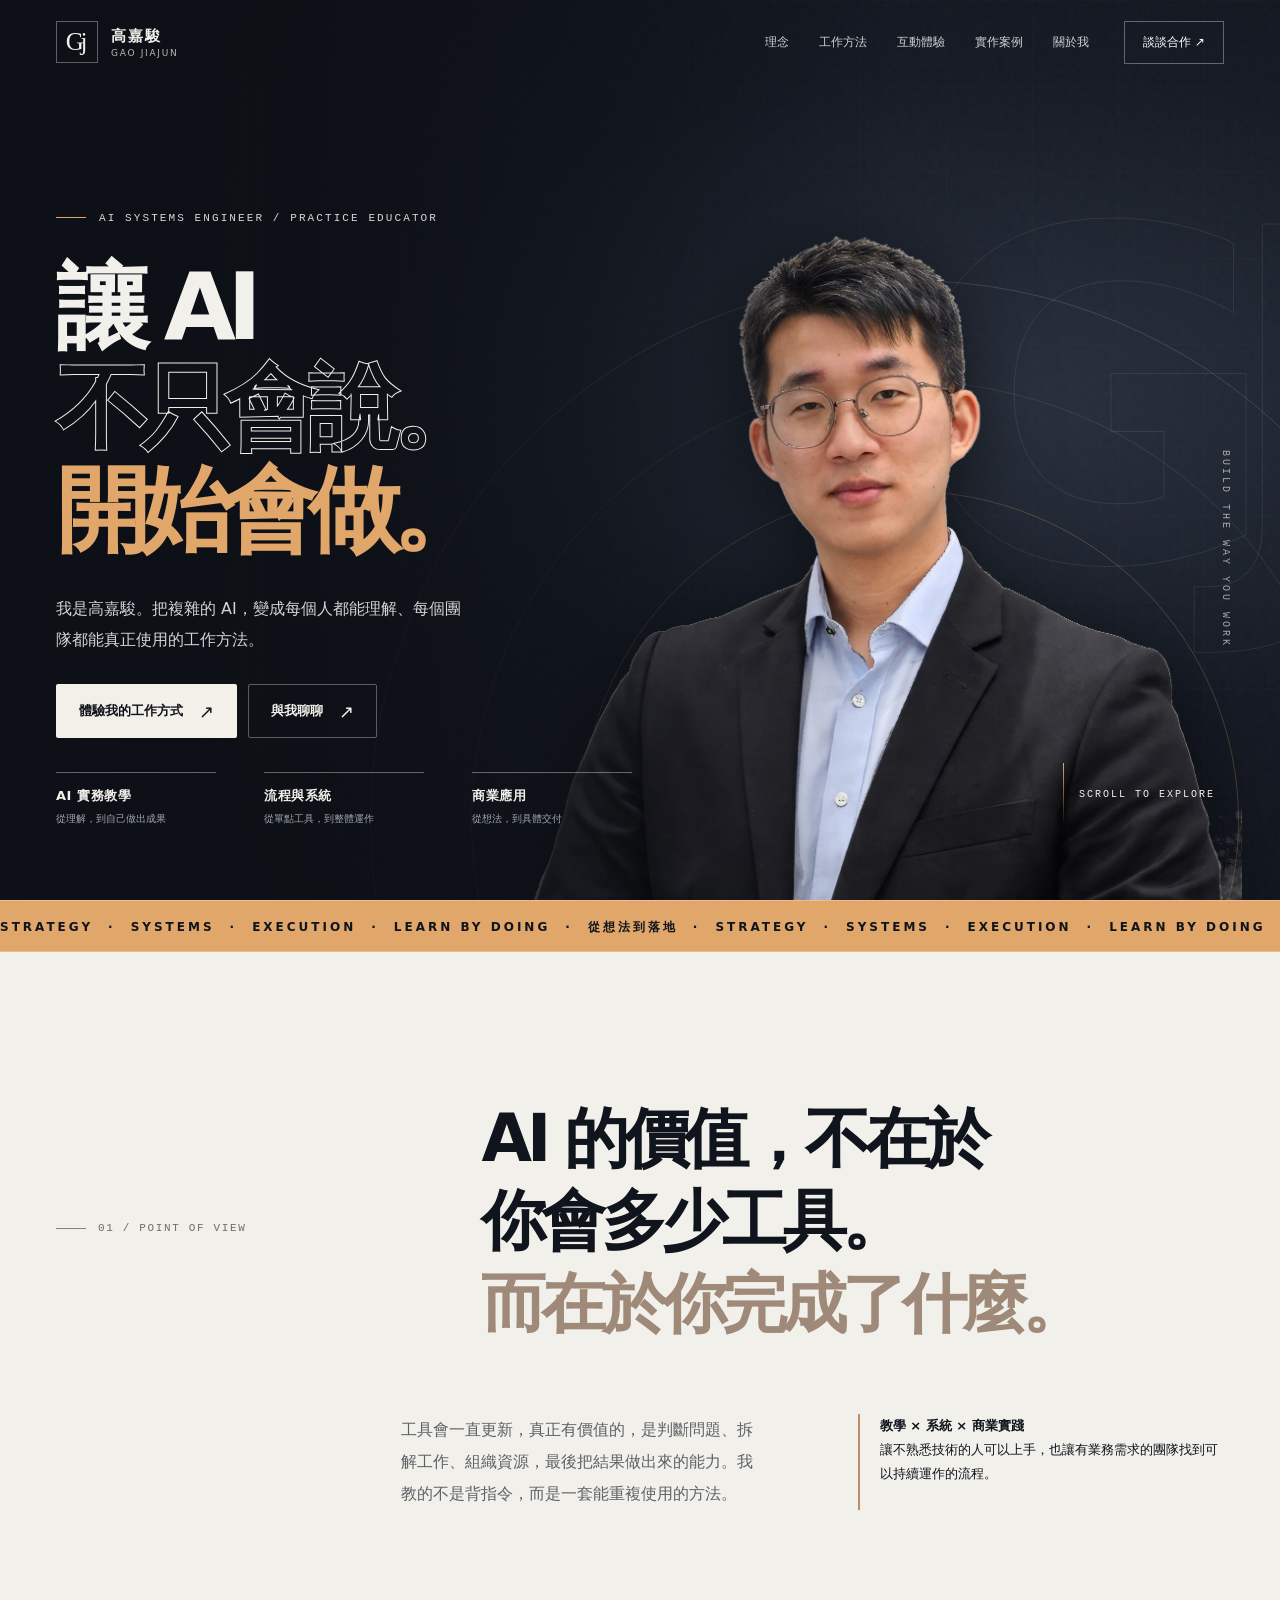
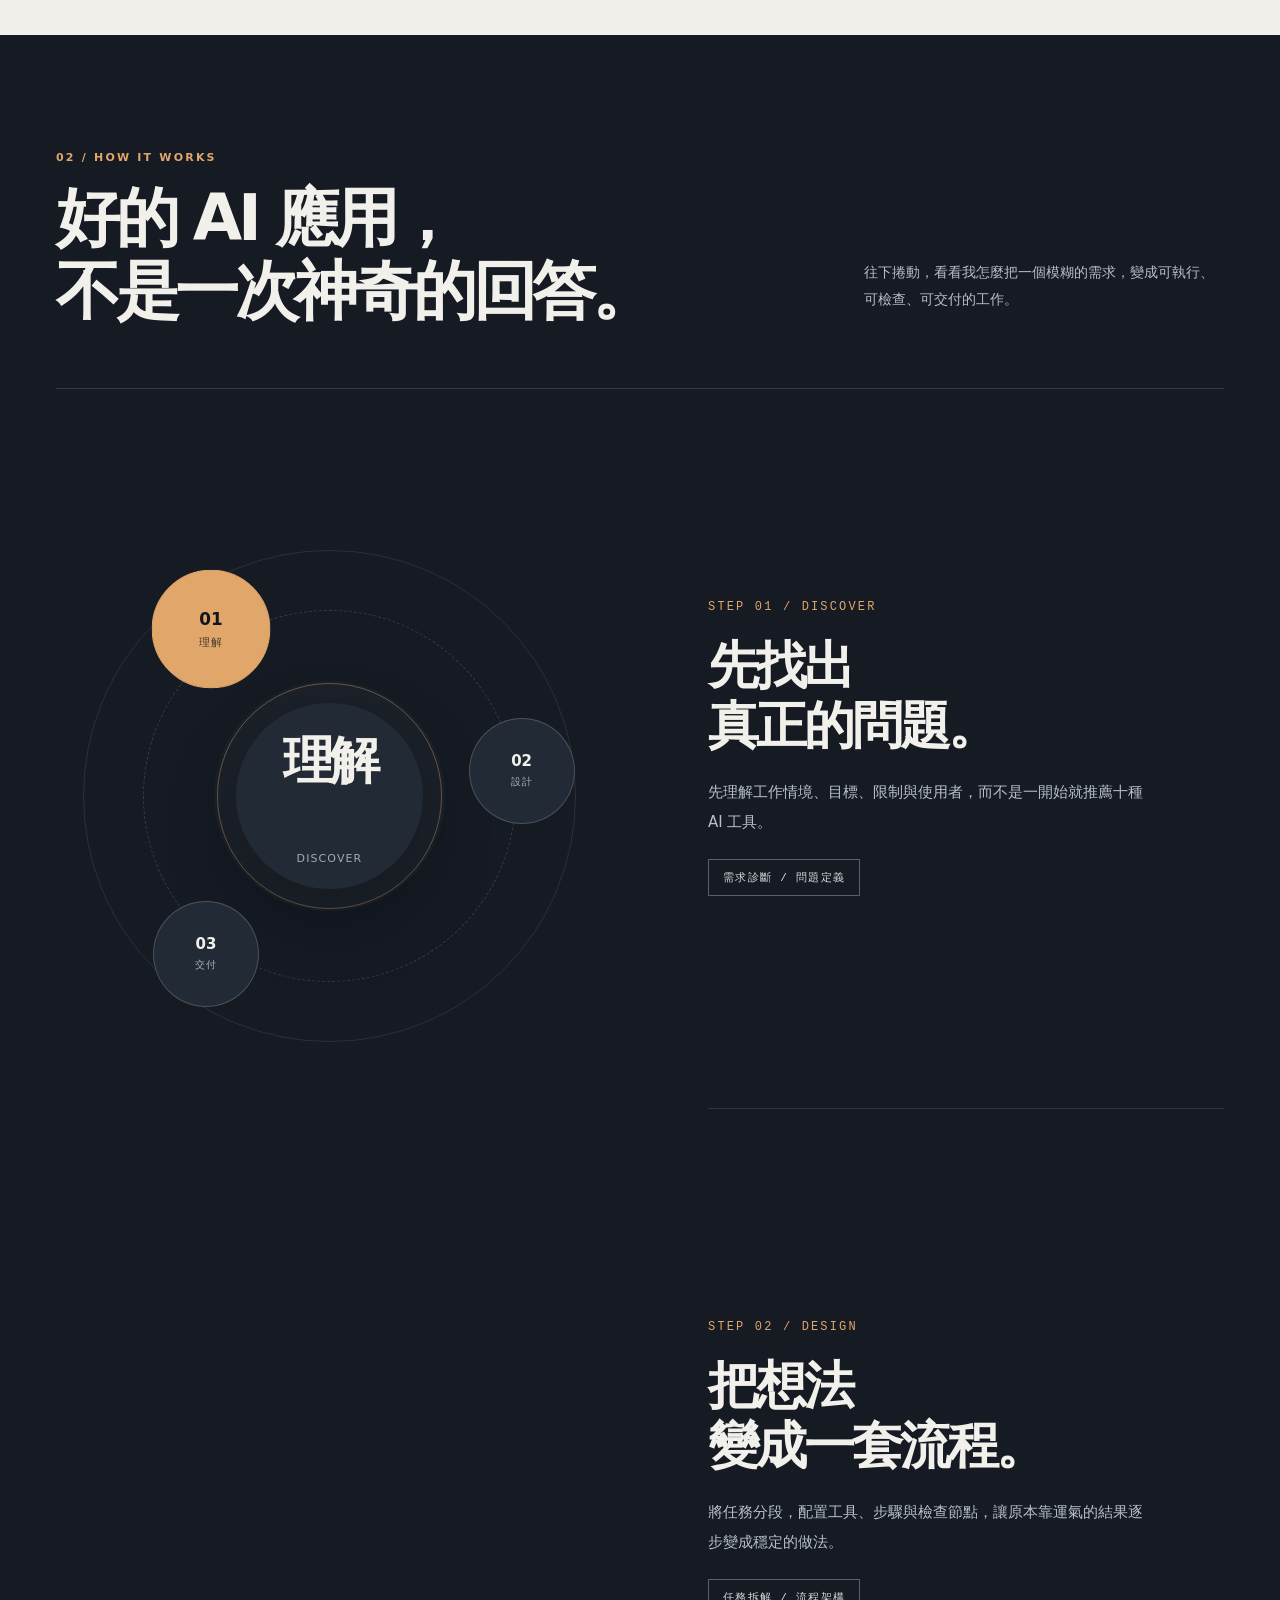
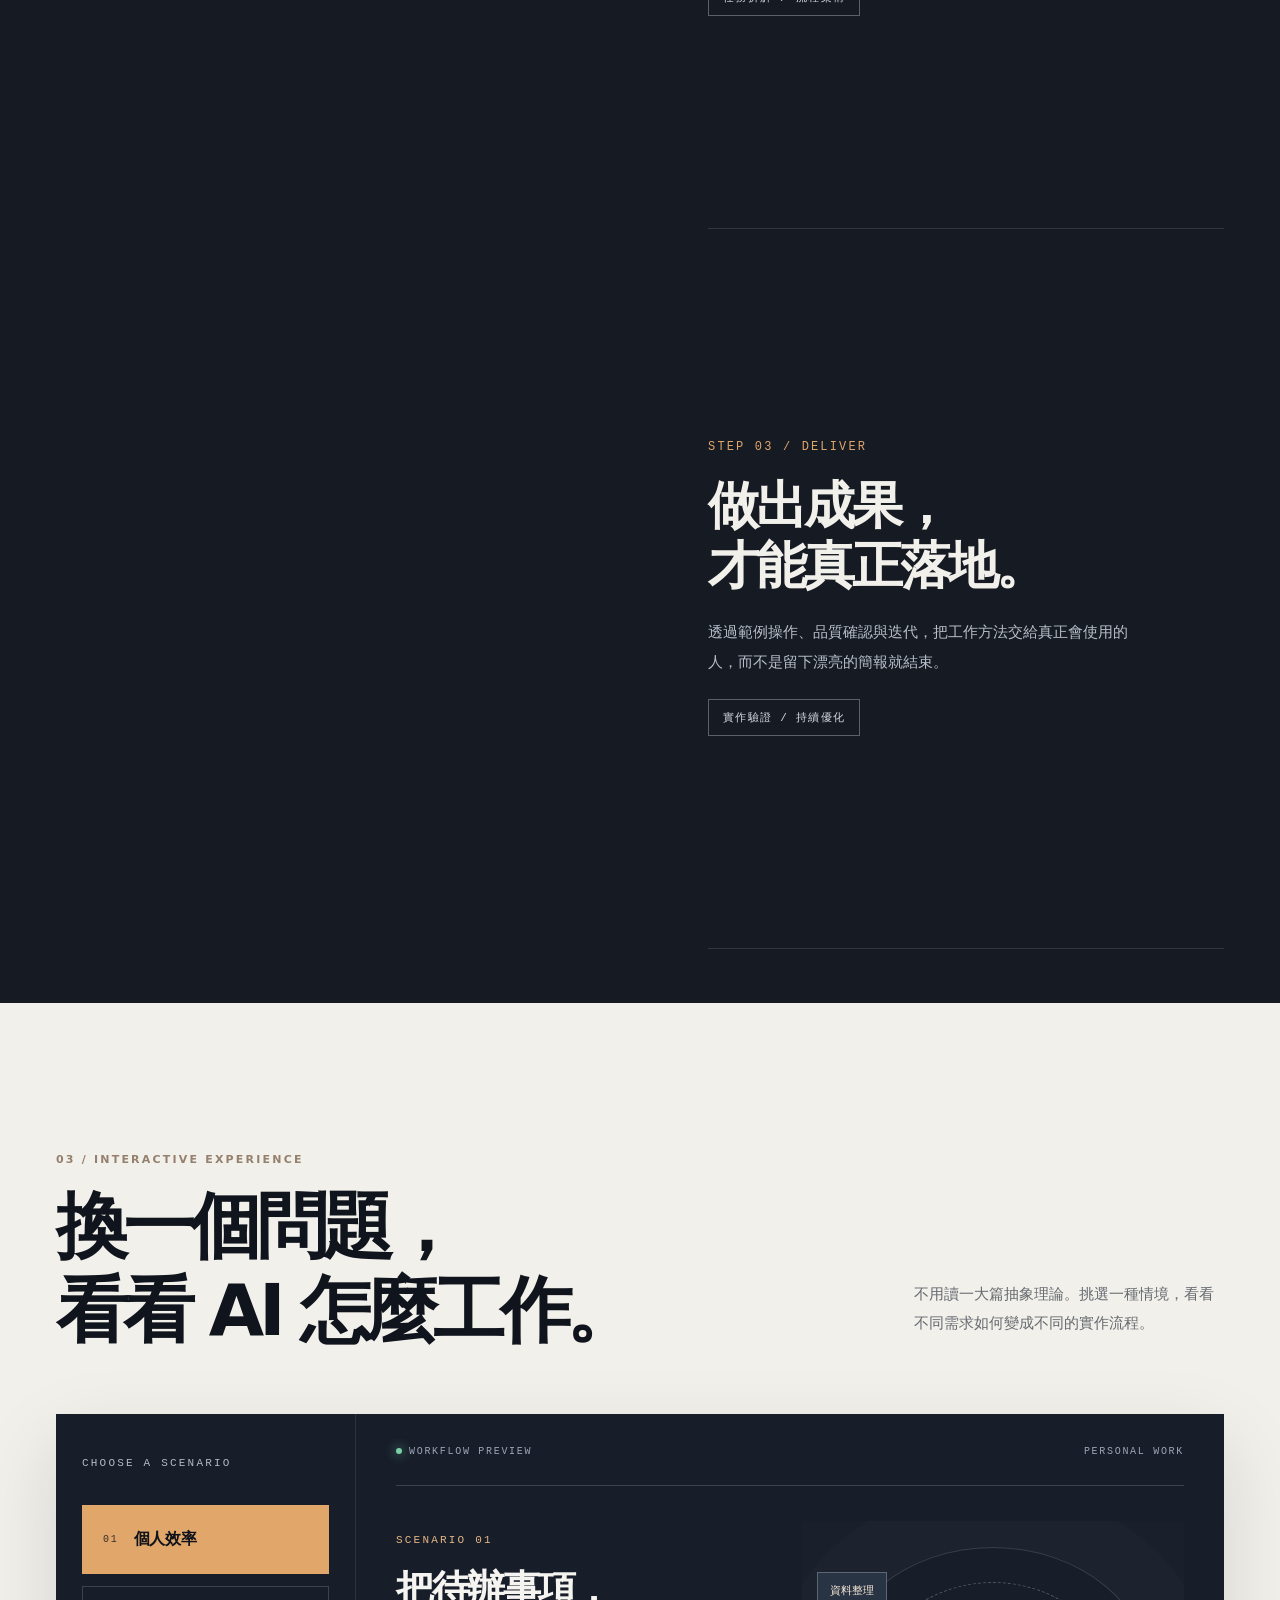
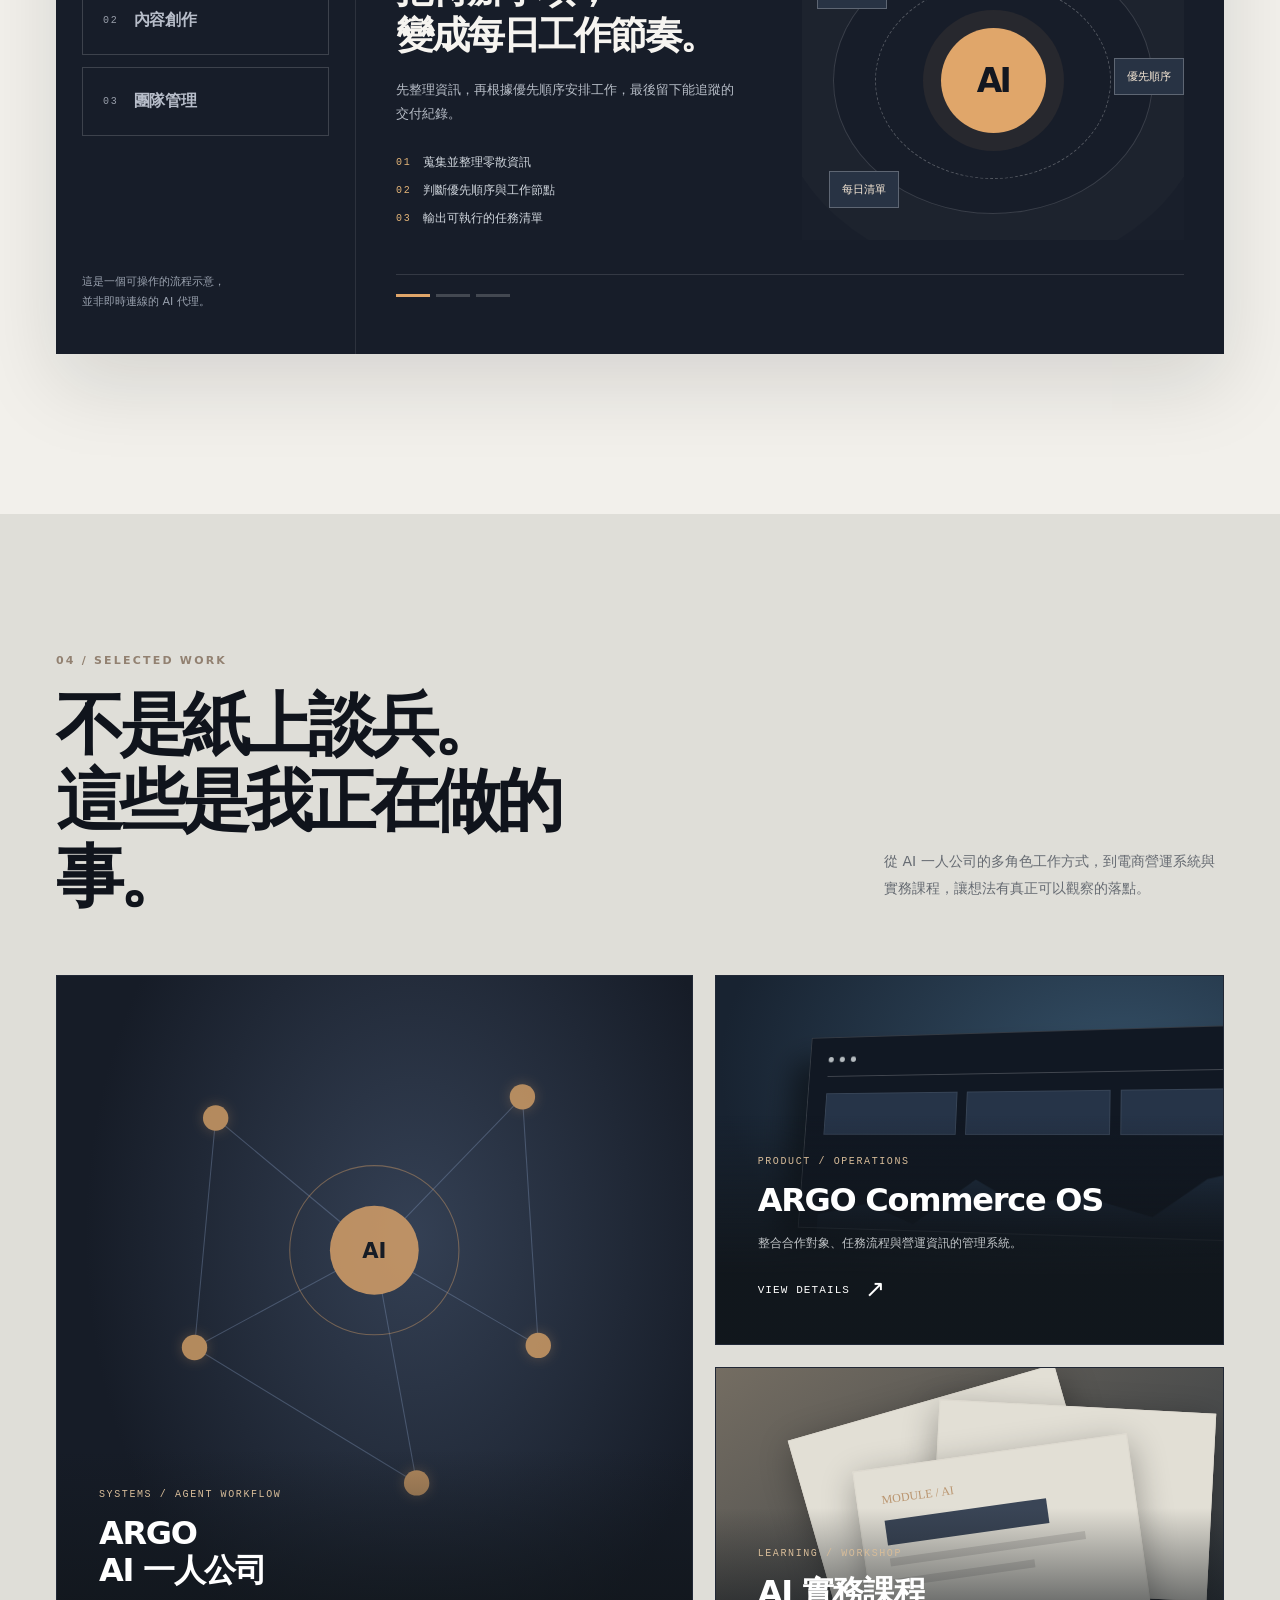
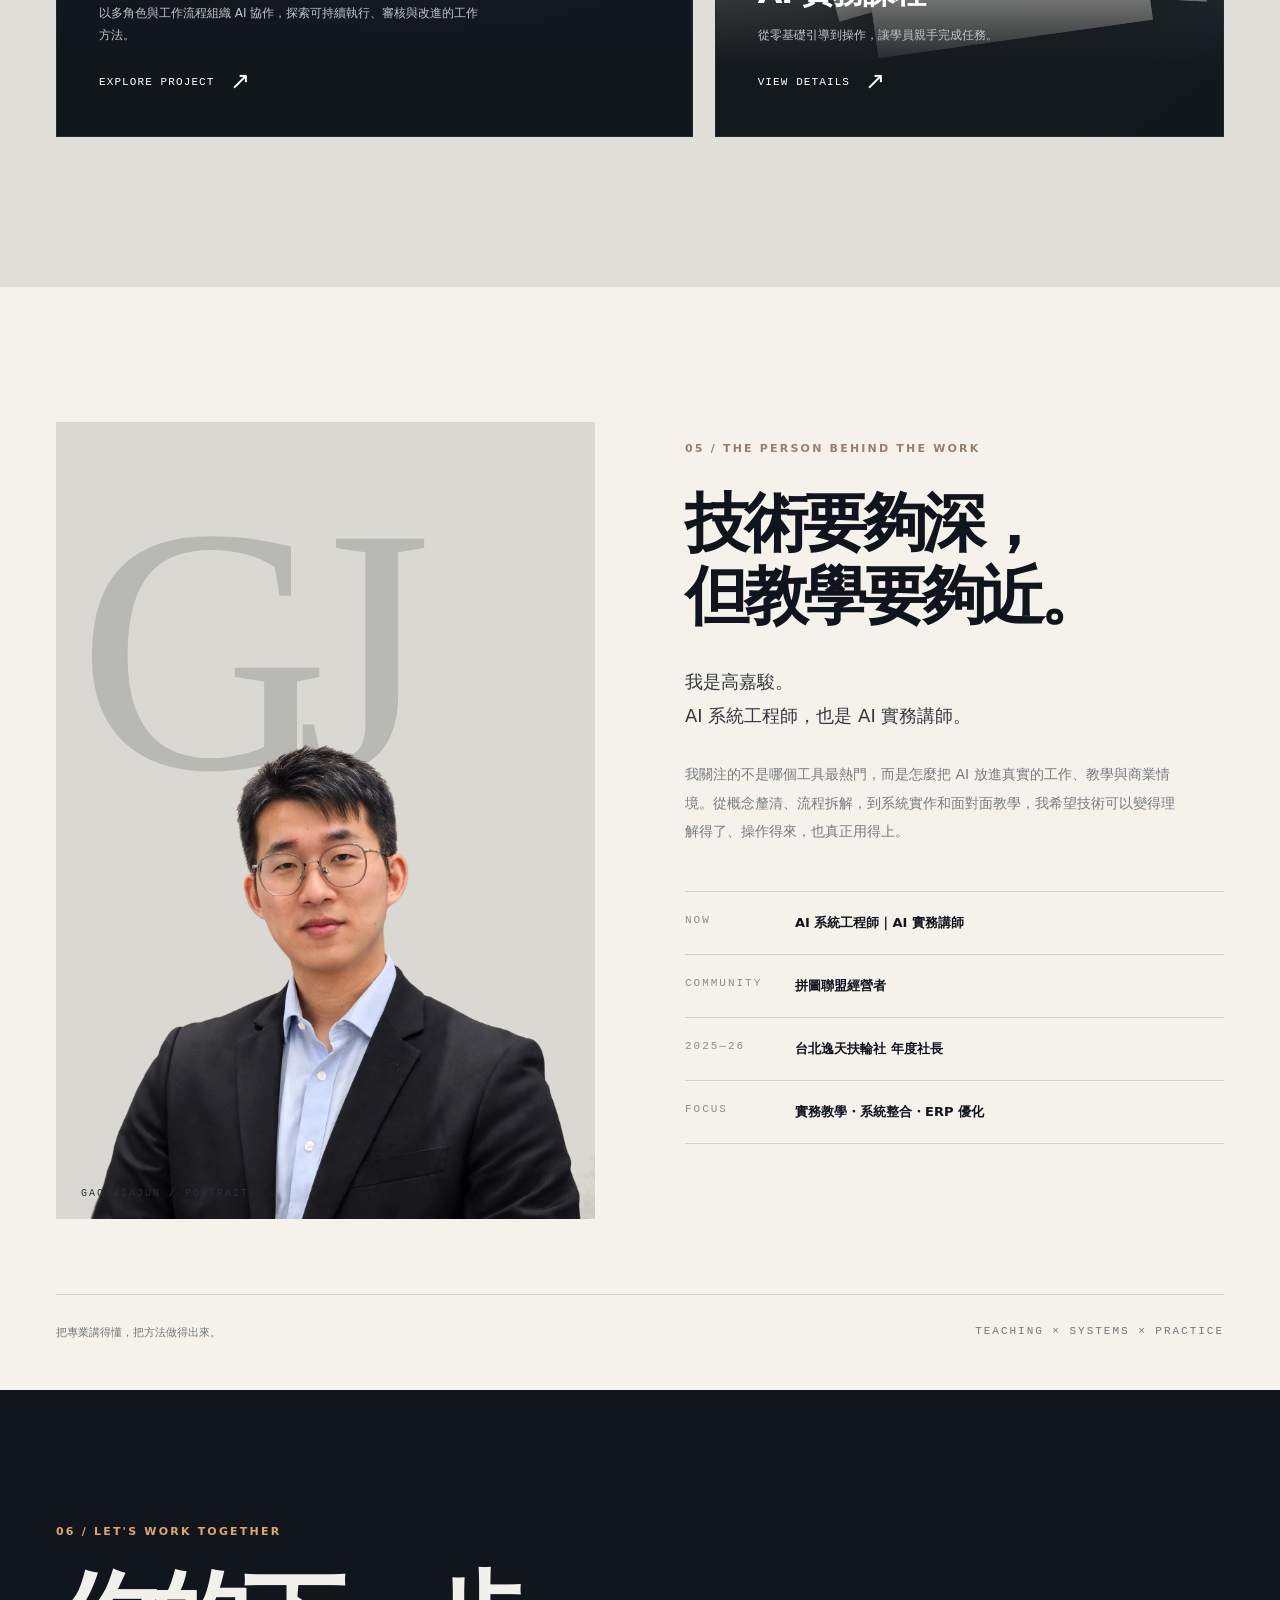
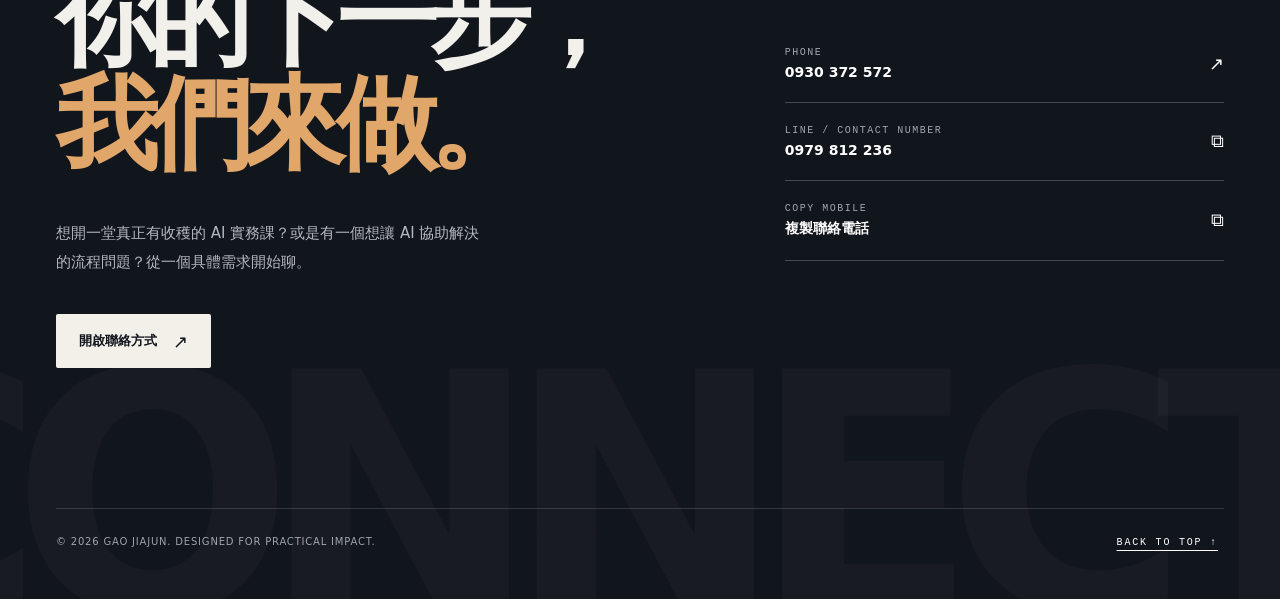
==== index.html @ 8fab2242 "Refresh stylesheet after layout fix" ====
<!DOCTYPE html>
<html lang="zh-Hant"><head><meta charset="UTF-8"><meta name="viewport" content="width=device-width, initial-scale=1, viewport-fit=cover"><meta name="theme-color" content="#11141a"><meta name="description" content="高嘉駿｜AI 系統工程師與 AI 實務講師。從 AI 教學、工作流程到系統整合，協助個人與企業讓 AI 真正落地。"><title>高嘉駿 Gao Jiajun｜AI 系統工程師・實務講師</title><link rel="canonical" href="https://kuen0411.github.io/gao-jiajun-website/"><meta property="og:url" content="https://kuen0411.github.io/gao-jiajun-website/"><meta property="og:type" content="website"><meta property="og:locale" content="zh_TW"><meta property="og:title" content="高嘉駿｜把 AI 變成真正的工作力"><meta property="og:description" content="AI 系統工程師與 AI 實務講師。從教學、工作流程到系統整合，讓 AI 真正用在工作中。"><meta property="og:image" content="https://kuen0411.github.io/gao-jiajun-website/assets/portrait.png"><link rel="icon" href="assets/favicon.svg" type="image/svg+xml"><link rel="stylesheet" href="assets/style.css?v=20261028b"><noscript><style>.reveal{opacity:1;transform:none}</style></noscript></head><body><a class="skipLink" href="#main">跳至主要內容</a>
<div id="progress"></div>
<header class="nav" id="nav"><div class="wrap navin"><a href="#top" class="brand" aria-label="回到首頁"><div class="monogram">Gj</div><div class="brandname"><strong>高嘉駿</strong><small>GAO JIAJUN</small></div></a><nav class="navlinks" aria-label="主選單"><a href="#philosophy">理念</a><a href="#method">工作方法</a><a href="#lab">互動體驗</a><a href="#projects">實作案例</a><a href="#about">關於我</a></nav><button class="navcta" data-contact>談談合作 ↗</button><button class="menuBtn" id="menuBtn" aria-expanded="false" aria-controls="mobileNav" aria-label="開啟導覽選單"><span></span><span></span></button></div><nav class="mobileNav" id="mobileNav" aria-label="手機選單"><a href="#philosophy">理念</a><a href="#method">工作方法</a><a href="#lab">互動體驗</a><a href="#projects">實作案例</a><a href="#about">關於我</a><button data-contact>談談合作 ↗</button></nav></header>
<main id="main">
<section class="hero" id="top"><div class="heroNoise"></div><div class="heroGeo" id="heroGeo"></div><div class="heroGhost">GJ</div><img class="heroPhoto" id="heroPhoto" fetchpriority="high" decoding="async" alt="高嘉駿的真實形象照去背版本" src="assets/portrait.png"><div class="heroPhotoShade"></div><div class="wrap heroContent"><div class="eyebrow fine">AI SYSTEMS ENGINEER / PRACTICE EDUCATOR</div><h1 class="heroTitle">讓 AI<br><span class="outline">不只會說。</span><br><span class="splash">開始會做。</span></h1><p class="heroSub">我是高嘉駿。把複雜的 AI，變成每個人都能理解、每個團隊都能真正使用的工作方法。</p><div class="heroActions"><a href="#lab" class="btn solid">體驗我的工作方式 <span class="arrow">↗</span></a><button class="btn ghost" data-contact>與我聊聊 <span class="arrow">↗</span></button></div><div class="heroMeta"><div><strong>AI 實務教學</strong><small>從理解，到自己做出成果</small></div><div><strong>流程與系統</strong><small>從單點工具，到整體運作</small></div><div><strong>商業應用</strong><small>從想法，到具體交付</small></div></div></div><div class="heroSide fine">BUILD THE WAY YOU WORK</div><a href="#philosophy" class="heroScroll fine"><span class="scrollLine"></span>SCROLL TO EXPLORE</a></section>
<div class="ribbon" aria-hidden="true"><span>STRATEGY　·　SYSTEMS　·　EXECUTION　·　LEARN BY DOING　·　從想法到落地　·　STRATEGY　·　SYSTEMS　·　EXECUTION　·　LEARN BY DOING　·　從想法到落地　·　STRATEGY　·　SYSTEMS　·　EXECUTION　·　</span></div>
<section class="intro" id="philosophy"><div class="wrap"><div class="introTop"><div class="sectionMark fine reveal">01 / POINT OF VIEW</div><h2 class="reveal">AI 的價值，不在於<br>你會多少工具。<br><em>而在於你完成了什麼。</em></h2></div><div class="introBottom"><p class="reveal">工具會一直更新，真正有價值的，是判斷問題、拆解工作、組織資源，最後把結果做出來的能力。我教的不是背指令，而是一套能重複使用的方法。</p><div class="introAside reveal"><strong>教學 × 系統 × 商業實踐</strong><br>讓不熟悉技術的人可以上手，也讓有業務需求的團隊找到可以持續運作的流程。</div></div></div></section>
<section class="story" id="method"><div class="wrap"><div class="storyHeader"><div><div class="kicker gold">02 / HOW IT WORKS</div><h2 class="reveal">好的 AI 應用，<br>不是一次神奇的回答。</h2></div><p>往下捲動，看看我怎麼把一個模糊的需求，變成可執行、可檢查、可交付的工作。</p></div><div class="storyGrid"><div class="storyVisual"><div class="storyOrbit" id="storyOrbit"><div class="orbitCenter"><div id="orbitText">理解</div><small id="orbitSub">DISCOVER</small></div><div class="orbitNode active" data-node="0"><b>01</b><small>理解</small></div><div class="orbitNode" data-node="1"><b>02</b><small>設計</small></div><div class="orbitNode" data-node="2"><b>03</b><small>交付</small></div></div></div><div class="storySteps"><article class="storyStep active" data-step="0"><div class="storyNum fine">STEP 01 / DISCOVER</div><h3>先找出<br>真正的問題。</h3><p>先理解工作情境、目標、限制與使用者，而不是一開始就推薦十種 AI 工具。</p><span class="storyTag fine">需求診斷 / 問題定義</span></article><article class="storyStep" data-step="1"><div class="storyNum fine">STEP 02 / DESIGN</div><h3>把想法<br>變成一套流程。</h3><p>將任務分段，配置工具、步驟與檢查節點，讓原本靠運氣的結果逐步變成穩定的做法。</p><span class="storyTag fine">任務拆解 / 流程架構</span></article><article class="storyStep" data-step="2"><div class="storyNum fine">STEP 03 / DELIVER</div><h3>做出成果，<br>才能真正落地。</h3><p>透過範例操作、品質確認與迭代，把工作方法交給真正會使用的人，而不是留下漂亮的簡報就結束。</p><span class="storyTag fine">實作驗證 / 持續優化</span></article></div></div></div></section>
<section class="lab" id="lab"><div class="wrap"><div class="labTop"><div><div class="kicker" style="color:#95806e">03 / INTERACTIVE EXPERIENCE</div><h2 class="reveal">換一個問題，<br>看看 AI 怎麼工作。</h2></div><p class="labIntro">不用讀一大篇抽象理論。挑選一種情境，看看不同需求如何變成不同的實作流程。</p></div><div class="workbench reveal"><div class="labMenu"><div class="labMenuTitle fine">CHOOSE A SCENARIO</div><button class="labTab active" data-tab="0" aria-pressed="true"><span class="tabNumber fine">01</span><span class="tabText">個人效率</span></button><button class="labTab" data-tab="1" aria-pressed="false"><span class="tabNumber fine">02</span><span class="tabText">內容創作</span></button><button class="labTab" data-tab="2" aria-pressed="false"><span class="tabNumber fine">03</span><span class="tabText">團隊管理</span></button><div class="labMenuFoot">這是一個可操作的流程示意，<br>並非即時連線的 AI 代理。</div></div><div class="labScreen"><div class="screenTop fine"><div><span class="liveDot"></span>WORKFLOW PREVIEW</div><div id="screenTag">PERSONAL WORK</div></div><div class="screenContent"><div class="screenWords" id="screenWords"><div class="screenIndex fine" id="screenIndex">SCENARIO 01</div><h3 id="screenTitle">把待辦事項，<br>變成每日工作節奏。</h3><p id="screenDesc">先整理資訊，再根據優先順序安排工作，最後留下能追蹤的交付紀錄。</p><div class="stepList" id="stepList"></div></div><div class="screenDiagram"><div class="diagramMain" id="diagramMain">AI</div><span class="diagramSat a" id="satA">需求</span><span class="diagramSat b" id="satB">流程</span><span class="diagramSat c" id="satC">成果</span></div></div><div class="screenFooter" id="screenFooter"><span class="active"></span><span></span><span></span></div></div></div></div></section>
<section class="work" id="projects"><div class="wrap"><div class="workHeader"><div><div class="kicker" style="color:#928171">04 / SELECTED WORK</div><h2 class="reveal">不是紙上談兵。<br>這些是我正在做的事。</h2></div><p>從 AI 一人公司的多角色工作方式，到電商營運系統與實務課程，讓想法有真正可以觀察的落點。</p></div><div class="caseGrid"><article class="case large reveal" role="button" tabindex="0" data-case="argo" aria-label="查看 ARGO 一人公司詳情"><div class="caseUI"><svg class="network" viewBox="0 0 600 720" preserveAspectRatio="xMidYMid slice" aria-hidden="true"><g id="networkScene"><line class="netline" x1="300" y1="260" x2="150" y2="135"/><line class="netline" x1="300" y1="260" x2="440" y2="115"/><line class="netline" x1="300" y1="260" x2="130" y2="352"/><line class="netline" x1="300" y1="260" x2="455" y2="350"/><line class="netline" x1="300" y1="260" x2="340" y2="480"/><line class="netline" x1="440" y1="115" x2="455" y2="350"/><line class="netline" x1="150" y1="135" x2="130" y2="352"/><line class="netline" x1="130" y1="352" x2="340" y2="480"/><circle cx="300" cy="260" r="80" fill="none" stroke="#e0a66a" stroke-opacity=".5"/><circle cx="300" cy="260" r="42" fill="#e0a66a"/><text x="300" y="267" fill="#11151b" text-anchor="middle" font-size="20" font-weight="800">AI</text><circle class="netnode" cx="150" cy="135" r="12"/><circle class="netnode" cx="440" cy="115" r="12"/><circle class="netnode" cx="130" cy="352" r="12"/><circle class="netnode" cx="455" cy="350" r="12"/><circle class="netnode" cx="340" cy="480" r="12"/></g></svg></div><div class="caseContent"><div class="caseType fine">SYSTEMS / AGENT WORKFLOW</div><h3>ARGO<br>AI 一人公司</h3><p>以多角色與工作流程組織 AI 協作，探索可持續執行、審核與改進的工作方法。</p><div class="case-link fine">EXPLORE PROJECT <span class="arrow">↗</span></div></div></article><article class="case reveal" role="button" tabindex="0" data-case="commerce" aria-label="查看 ARGO Commerce OS 詳情"><div class="caseUI" style="background:radial-gradient(ellipse at 80% 25%,#344f66,#182331 70%)"><div class="commerceUI"><div class="miniheader"><span></span><span></span><span></span></div><div class="ministats"><i></i><i></i><i></i></div><div class="minichart"></div></div></div><div class="caseContent"><div class="caseType fine">PRODUCT / OPERATIONS</div><h3>ARGO Commerce OS</h3><p>整合合作對象、任務流程與營運資訊的管理系統。</p><div class="case-link fine">VIEW DETAILS <span class="arrow">↗</span></div></div></article><article class="case reveal" role="button" tabindex="0" data-case="course" aria-label="查看 AI 實務課程詳情"><div class="caseUI" style="background:linear-gradient(145deg,#746d62,#252e38)"><div class="courseUI"><div class="paperCard"></div><div class="paperCard"></div><div class="paperCard"><div class="littleNumber">MODULE / AI</div><div class="fakeLine bold"></div><div class="fakeLine" style="width:87%"></div><div class="fakeLine" style="width:63%"></div></div></div></div><div class="caseContent"><div class="caseType fine">LEARNING / WORKSHOP</div><h3>AI 實務課程</h3><p>從零基礎引導到操作，讓學員親手完成任務。</p><div class="case-link fine">VIEW DETAILS <span class="arrow">↗</span></div></div></article></div></div></section>
<section class="about" id="about"><div class="wrap"><div class="aboutGrid"><div class="aboutPhoto reveal"><img src="assets/portrait.png" loading="lazy" decoding="async" alt="高嘉駿本人去背專業形象照"><div class="aboutCap fine">GAO JIAJUN / PORTRAIT</div></div><div class="aboutWords"><div class="kicker" style="color:#95806e">05 / THE PERSON BEHIND THE WORK</div><h2 class="reveal">技術要夠深，<br>但教學要夠近。</h2><p class="aboutLead">我是高嘉駿。<br>AI 系統工程師，也是 AI 實務講師。</p><p class="aboutDesc">我關注的不是哪個工具最熱門，而是怎麼把 AI 放進真實的工作、教學與商業情境。從概念釐清、流程拆解，到系統實作和面對面教學，我希望技術可以變得理解得了、操作得來，也真正用得上。</p><div class="career"><div class="careerRow"><span class="fine">NOW</span><strong>AI 系統工程師｜AI 實務講師</strong></div><div class="careerRow"><span class="fine">COMMUNITY</span><strong>拼圖聯盟經營者</strong></div><div class="careerRow"><span class="fine">2025—26</span><strong>台北逸天扶輪社 年度社長</strong></div><div class="careerRow"><span class="fine">FOCUS</span><strong>實務教學・系統整合・ERP 優化</strong></div></div></div></div><div class="aboutFoot"><span>把專業講得懂，把方法做得出來。</span><span class="fine">TEACHING × SYSTEMS × PRACTICE</span></div></div></section>
<section class="contact" id="contact"><div class="wrap"><div class="contactGrid"><div><div class="kicker gold">06 / LET'S WORK TOGETHER</div><h2 class="reveal">你的下一步，<br><span>我們來做。</span></h2><p>想開一堂真正有收穫的 AI 實務課？或是有一個想讓 AI 協助解決的流程問題？從一個具體需求開始聊。</p><button class="btn solid" style="margin-top:22px" data-contact>開啟聯絡方式 <span class="arrow">↗</span></button></div><div class="contactDetails"><a href="tel:+886930372572"><span><small class="fine">PHONE</small><b>0930 372 572</b></span><span class="arrow">↗</span></a><button data-copy="0979812236"><span><small class="fine">LINE / CONTACT NUMBER</small><b>0979 812 236</b></span><span class="arrow">⧉</span></button><button data-copy="0930372572"><span><small class="fine">COPY MOBILE</small><b>複製聯絡電話</b></span><span class="arrow">⧉</span></button></div></div><div class="foot"><div>© 2026 GAO JIAJUN. DESIGNED FOR PRACTICAL IMPACT.</div><button class="backTop fine" id="backTop">BACK TO TOP ↑</button></div></div></section>
</main>
<div class="modalOverlay" id="modalOverlay" role="presentation"><div class="modal" role="dialog" aria-modal="true" aria-labelledby="modalTitle" tabindex="-1"><button class="modalClose" id="modalClose" aria-label="關閉視窗">×</button><div class="kicker" style="color:#9b8064" id="modalKicker">PROJECT / DETAIL</div><h2 id="modalTitle">專案資訊</h2><p id="modalDesc"></p><div class="modalList" id="modalList"></div><button class="modalAction" id="modalAction">聯絡討論 <span>↗</span></button></div></div><div class="toast" id="toast" role="status" aria-live="polite">已複製</div>
<script src="assets/main.js" defer></script></body></html>
---- assets/style.css ----
:root{--ink:#10141c;--deep:#11151c;--night:#0d1016;--paper:#f2f0eb;--sand:#e7e3da;--line:rgba(20,24,33,.14);--lightline:rgba(255,255,255,.16);--muted:#a5a7ad;--accent:#e0a66a;--blue:#9aaacf;--max:1480px;--ease:cubic-bezier(.22,1,.36,1)}*{box-sizing:border-box}html{scroll-behavior:smooth}body{margin:0;background:var(--night);color:var(--paper);font-family:Inter,"Noto Sans TC","PingFang TC","Microsoft JhengHei",system-ui,sans-serif;-webkit-font-smoothing:antialiased}button,a{font:inherit}button{cursor:pointer}a{color:inherit;text-decoration:none}button:focus-visible,a:focus-visible{outline:2px solid #f1b56c;outline-offset:4px}::selection{background:var(--accent);color:var(--ink)}.wrap{width:min(calc(100% - 112px),var(--max));margin-inline:auto}.fine{font-family:ui-monospace,SFMono-Regular,Menlo,monospace;letter-spacing:.18em;font-weight:500;text-transform:uppercase}.kicker{font-size:11px;letter-spacing:.2em;text-transform:uppercase;font-weight:700}.muted{color:#9da0a8}.ink{color:var(--ink)}.gold{color:var(--accent)}.divider{height:1px;background:var(--lightline)}.display{font-weight:750;letter-spacing:-.075em;line-height:1.07}.btn{display:inline-flex;align-items:center;justify-content:center;gap:16px;border:1px solid transparent;border-radius:2px;min-height:54px;padding:0 22px;font-weight:650;font-size:13px;transition:background .25s,color .25s,transform .35s var(--ease),border .25s}.btn:hover{transform:translateY(-3px)}.btn.solid{background:#f3f0e9;color:var(--ink)}.btn.solid:hover{background:var(--accent)}.btn.ghost{color:var(--paper);background:transparent;border-color:#ffffff52}.btn.ghost:hover{border-color:#fff;background:#ffffff12}.arrow{font-size:18px;font-weight:400;transition:transform .25s}.btn:hover .arrow,.case-link:hover .arrow{transform:translate(4px,-4px)}
#progress{height:2px;width:0;position:fixed;z-index:90;left:0;top:0;background:var(--accent);pointer-events:none}.nav{position:fixed;inset:0 0 auto;z-index:80;border-bottom:1px solid transparent;transition:background .3s,border .3s;backdrop-filter:blur(0);-webkit-backdrop-filter:blur(0)}.nav.scrolled{background:rgba(13,16,22,.88);border-color:#ffffff1b;backdrop-filter:blur(17px);-webkit-backdrop-filter:blur(17px)}.navin{height:84px;display:flex;align-items:center;gap:35px}.brand{display:flex;align-items:center;gap:13px;white-space:nowrap}.monogram{width:42px;height:42px;display:grid;place-items:center;border:1px solid #fff5;font:25px Georgia,serif;letter-spacing:-.13em;padding-right:4px}.brandname{display:grid;gap:2px}.brandname strong{font-size:15px;letter-spacing:.13em}.brandname small{font-size:9px;letter-spacing:.19em;color:#b7b8b9}.navlinks{display:flex;margin-left:auto;gap:30px;align-items:center}.navlinks a{font-size:12px;color:#d0d0cf;transition:color .2s}.navlinks a:hover{color:var(--accent)}.navcta{border:1px solid #fff5;background:transparent;color:#fff;padding:12px 18px;font-size:12px;transition:background .2s}.navcta:hover{background:#fff;color:#111}.menuBtn{display:none;background:transparent;border:1px solid #fff5;color:#fff;height:42px;width:44px}.menuBtn span{display:block;width:18px;height:1px;background:currentColor;margin:5px auto;transition:transform .2s}.mobileNav{display:none}.mobileNav.open{display:flex}
.hero{height:min(940px,100svh);min-height:730px;position:relative;overflow:hidden;isolation:isolate;background:radial-gradient(ellipse at 78% 44%,#29303d 0%,#141923 46%,#0d1016 100%)}.hero:before{content:"";position:absolute;inset:0;opacity:.17;background-image:linear-gradient(#ffffff14 1px,transparent 1px),linear-gradient(90deg,#ffffff14 1px,transparent 1px);background-size:86px 86px;mask-image:linear-gradient(90deg,transparent 10%,black 65%)}.heroNoise{position:absolute;inset:0;pointer-events:none;opacity:.15;background:url('data:image/svg+xml,%3Csvg viewBox="0 0 180 180" xmlns="http://www.w3.org/2000/svg"%3E%3Cfilter id="n"%3E%3CfeTurbulence type="fractalNoise" baseFrequency=".85" numOctaves="3" stitchTiles="stitch"/%3E%3C/filter%3E%3Crect width="100%25" height="100%25" filter="url(%23n)" opacity=".2"/%3E%3C/svg%3E')}.heroGeo{position:absolute;inset:auto -170px -460px auto;width:1080px;height:1080px;border-radius:50%;border:1px solid rgba(220,223,231,.16);transform:translateY(var(--scroll-hero,0px));pointer-events:none}.heroGeo:before,.heroGeo:after{content:"";position:absolute;border-radius:50%;inset:100px;border:1px solid rgba(220,223,231,.10)}.heroGeo:after{inset:210px;border-color:#e0a66a44}.heroGhost{position:absolute;right:0;top:19%;font-size:clamp(200px,36vw,570px);font-weight:800;line-height:1;letter-spacing:-.13em;color:transparent;-webkit-text-stroke:1px #ffffff15;user-select:none;pointer-events:none;transform:translateX(12%)}.heroContent{position:relative;z-index:4;height:100%;display:flex;flex-direction:column;justify-content:center;padding-top:50px}.eyebrow{display:flex;align-items:center;gap:13px;color:#d6d8d9;font-size:11px;letter-spacing:.19em}.eyebrow:before{content:"";display:block;width:30px;height:1px;background:var(--accent)}.heroTitle{margin:32px 0 0;max-width:860px;font-size:clamp(59px,7.3vw,116px);font-weight:760;letter-spacing:-.095em;line-height:1.09;position:relative;z-index:4}.heroTitle .outline{color:transparent;-webkit-text-stroke:1px #f1eee8;text-shadow:none}.heroTitle .splash{display:inline-block;color:var(--accent)}.heroSub{margin:32px 0 29px;font-size:16px;line-height:1.95;color:#d3d4d5;max-width:420px}.heroActions{display:flex;gap:11px;flex-wrap:wrap}.heroMeta{position:absolute;left:0;bottom:74px;display:flex;gap:48px;align-items:flex-start}.heroMeta > div{min-width:160px;border-top:1px solid #ffffff5a;padding-top:14px}.heroMeta strong{display:block;font-size:13px;font-weight:600;letter-spacing:.04em}.heroMeta small{display:block;margin-top:7px;color:#a1a7b0;font-size:10px}.heroPhoto{position:absolute;pointer-events:none;bottom:-1px;right:3%;height:min(95%,860px);width:auto;max-width:59%;object-fit:contain;object-position:bottom center;z-index:2;filter:drop-shadow(0 15px 40px #0009);transform:translate3d(var(--parallax-x,0px),var(--parallax-y,0px),0);transition:transform .4s ease-out}.heroPhotoShade{position:absolute;pointer-events:none;inset:0;z-index:3;background:linear-gradient(90deg,#0d1016 0%,#0d1016ef 24%,#0d101690 46%,transparent 69%)}.heroSide{position:absolute;right:49px;top:50%;writing-mode:vertical-rl;letter-spacing:.3em;font-size:10px;color:#fff9;z-index:5}.heroScroll{position:absolute;bottom:75px;right:65px;z-index:6;display:flex;align-items:center;gap:15px;font-size:10px;letter-spacing:.2em;color:#f3f0e9}.scrollLine{height:62px;width:1px;background:linear-gradient(var(--accent),transparent);animation:scrollPulse 2s infinite}@keyframes scrollPulse{50%{opacity:.3;transform:translateY(7px)}}.ribbon{background:var(--accent);color:var(--ink);border-block:1px solid #efbd8b;overflow:hidden;white-space:nowrap;padding:15px 0}.ribbon span{display:inline-block;animation:moveText 28s linear infinite;font-size:12px;font-weight:750;letter-spacing:.25em}@keyframes moveText{to{transform:translateX(-50%)}}
.intro{background:var(--paper);color:var(--ink);padding:145px 0 125px;overflow:hidden}.introTop{display:grid;grid-template-columns:1fr 2.15fr;gap:80px}.sectionMark{font-size:11px;letter-spacing:.15em;color:#6c6d6e;padding-top:16px;display:flex;align-items:center;gap:12px}.sectionMark:before{content:"";height:1px;width:30px;background:#878179}.intro h2{font-weight:720;letter-spacing:-.075em;font-size:clamp(41px,5.1vw,76px);line-height:1.26;margin:0}.intro h2 em{font-style:normal;color:#9f8978}.introBottom{display:grid;grid-template-columns:1fr 1fr;gap:90px;margin-top:70px;margin-left:calc((100% - 80px)/3.15)}.introBottom p{font-size:16px;line-height:2.0;color:#5d6267;margin:0}.introBottom .introAside{border-left:2px solid #bb8c66;padding-left:20px;font-size:13px;line-height:1.85}.introBottom strong{color:var(--ink)}
.story{background:#151a23;position:relative;overflow:clip}.storyHeader{padding:116px 0 60px;display:flex;justify-content:space-between;align-items:end;gap:50px;border-bottom:1px solid #fff2}.storyHeader h2{font-size:clamp(43px,5vw,76px);letter-spacing:-.07em;line-height:1.14;margin:18px 0 0}.storyHeader p{font-size:14px;line-height:1.95;color:#b8bdc7;max-width:360px}.storyGrid{display:grid;grid-template-columns:1.06fr 1fr;gap:9%;position:relative}.storyVisual{height:calc(100vh - 85px);min-height:620px;position:sticky;top:85px;display:flex;align-items:center;justify-content:center}.storyOrbit{width:min(90%,560px);aspect-ratio:1;position:relative;border-radius:50%;border:1px solid #ffffff19;display:grid;place-items:center;transform:rotate(calc(var(--story-progress,0) * 15deg));transition:transform .1s linear}.storyOrbit:before{content:"";inset:12%;position:absolute;border:1px dashed #ffffff25;border-radius:50%}.storyOrbit:after{content:"";inset:27%;position:absolute;border:1px solid #e0a66a66;border-radius:50%}.orbitCenter{width:38%;aspect-ratio:1;border-radius:50%;background:#222a36;display:grid;place-items:center;text-align:center;z-index:2;box-shadow:0 0 0 22px #ffffff07,0 30px 70px #0004}.orbitCenter div{font-weight:750;font-size:clamp(26px,4vw,51px);letter-spacing:-.08em}.orbitCenter small{display:block;margin-top:8px;color:#a1a9b6;font-size:11px;letter-spacing:.1em}.orbitNode{position:absolute;width:106px;height:106px;border-radius:50%;background:#222a36;border:1px solid #ffffff30;display:flex;align-items:center;justify-content:center;flex-direction:column;gap:5px;z-index:4;transition:background .5s,transform .5s,border .5s}.orbitNode b{font-size:15px}.orbitNode small{font-size:10px;color:#adb4bc;letter-spacing:.1em}.orbitNode.active{background:#e0a66a;color:#11151c;border-color:#e0a66a;transform:scale(1.12)}.orbitNode.active small{color:#463a2d}.orbitNode:nth-child(2){top:5%;left:15%}.orbitNode:nth-child(3){right:0;top:34%}.orbitNode:nth-child(4){bottom:7%;left:14%}.storySteps{padding:0 0 6vh}.storyStep{min-height:80vh;display:flex;flex-direction:column;justify-content:center;gap:22px;border-bottom:1px solid #ffffff20;opacity:.35;transition:opacity .5s}.storyStep.active{opacity:1}.storyNum{font:12px ui-monospace,monospace;color:var(--accent)}.storyStep h3{font-size:clamp(36px,4vw,63px);line-height:1.16;margin:0;letter-spacing:-.06em}.storyStep p{font-size:15px;line-height:2;color:#b8bfca;max-width:435px;margin:0}.storyTag{border:1px solid #ffffff4d;width:max-content;padding:10px 14px;font-size:11px;color:#d7dadd;letter-spacing:.12em}
.lab{background:var(--paper);color:var(--ink);padding:150px 0 160px}.labTop{display:flex;justify-content:space-between;gap:35px;align-items:end}.lab h2{font-size:clamp(44px,5.6vw,84px);letter-spacing:-.075em;line-height:1.17;margin:19px 0 0}.labIntro{font-size:15px;line-height:1.9;color:#666b70;max-width:310px}.workbench{margin-top:62px;background:#171d29;min-height:540px;display:grid;grid-template-columns:300px 1fr;box-shadow:0 30px 75px #13151b20}.labMenu{padding:43px 26px;border-right:1px solid #ffffff18;display:flex;flex-direction:column;gap:12px}.labMenuTitle{color:#b4bac1;font-size:11px;letter-spacing:.2em;margin-bottom:24px}.labTab{border:1px solid #ffffff2a;background:transparent;padding:23px 20px;display:flex;text-align:left;align-items:center;gap:15px;color:#b7bdc9;transition:background .25s,color .25s,border-color .25s}.labTab:hover{border-color:#f4d2ab}.labTab.active{color:#10131a;background:var(--accent);border-color:var(--accent)}.labTab .tabNumber{font-size:10px;opacity:.8}.labTab .tabText{font-size:16px;font-weight:700;letter-spacing:-.02em}.labMenuFoot{margin-top:auto;font-size:11px;color:#9ba3b0;line-height:1.8}.labScreen{padding:32px 40px 38px;position:relative;overflow:hidden;color:#f6f4f0}.screenTop{height:40px;display:flex;align-items:flex-start;justify-content:space-between;border-bottom:1px solid #ffffff2b;font-size:10px;letter-spacing:.17em;color:#9da6b6}.liveDot{width:6px;height:6px;background:#78d1a5;border-radius:50%;display:inline-block;margin-right:7px;box-shadow:0 0 12px #78d1a5}.screenContent{display:grid;grid-template-columns:1fr 1fr;gap:24px;align-items:center;min-height:388px}.screenWords .screenIndex{font-size:11px;letter-spacing:.2em;color:#e4b784}.screenWords h3{font-size:clamp(30px,3vw,48px);line-height:1.2;letter-spacing:-.065em;margin:20px 0}.screenWords p{font-size:13px;color:#b7bdc7;line-height:1.9;max-width:340px}.stepList{display:grid;gap:11px;margin-top:27px}.stepLine{display:flex;gap:11px;align-items:center;font-size:12px;color:#d0d6dd}.stepLine i{font-style:normal;color:#e3b478;font-size:10px}.screenDiagram{aspect-ratio:1.2;position:relative;display:grid;place-items:center;overflow:hidden;min-height:280px}.screenDiagram:before{content:"";position:absolute;inset:8%;border:1px solid #ffffff25;border-radius:50%;box-shadow:0 0 0 60px #ffffff04,0 0 0 120px #ffffff02;animation:spin 24s linear infinite}.screenDiagram:after{content:"";position:absolute;inset:19%;border:1px dashed #ffffff42;border-radius:50%;animation:spin 30s linear infinite reverse}@keyframes spin{to{transform:rotate(360deg)}}.diagramMain{height:105px;width:105px;border-radius:50%;background:var(--accent);color:#131720;font-size:33px;font-weight:800;letter-spacing:-.08em;display:grid;place-items:center;z-index:3;box-shadow:0 0 0 18px #e0a66a14}.diagramSat{position:absolute;z-index:4;background:#283344;border:1px solid #ffffff40;color:#f5e7d5;padding:10px 12px;font-size:11px;white-space:nowrap;transition:all .6s var(--ease)}.diagramSat.a{left:4%;top:16%}.diagramSat.b{right:0;top:43%}.diagramSat.c{bottom:10%;left:7%}.screenFooter{display:flex;gap:6px;border-top:1px solid #ffffff20;padding-top:19px}.screenFooter span{height:3px;width:34px;background:#ffffff30;transition:background .2s}.screenFooter span.active{background:var(--accent)}
.work{background:#dfded8;color:var(--ink);padding:140px 0 150px}.workHeader{display:grid;grid-template-columns:1fr 1fr;align-items:end;gap:35px;margin-bottom:60px}.work h2{font-size:clamp(47px,5.3vw,81px);letter-spacing:-.075em;line-height:1.12;margin:20px 0 0}.workHeader p{max-width:340px;justify-self:end;line-height:1.9;color:#666b72;font-size:14px}.caseGrid{display:grid;grid-template-columns:1.25fr 1fr;gap:22px}.case{min-height:370px;position:relative;overflow:hidden;border:1px solid #28303b22;background:#202735;color:#fff;cursor:pointer;transition:transform .4s var(--ease),box-shadow .4s}.case:hover{transform:translateY(-5px);box-shadow:0 24px 35px #15151525}.case.large{grid-row:span 2;min-height:760px}.caseContent{position:absolute;inset:auto 0 0;padding:40px 42px;z-index:2;background:linear-gradient(transparent,#11161bf0 70%)}.case .caseType{font-size:10px;color:#d7bc99;letter-spacing:.16em}.case h3{font-size:clamp(23px,2.5vw,37px);line-height:1.18;letter-spacing:-.04em;margin:15px 0 13px}.case p{font-size:12px;line-height:1.8;color:#c2c6c9;max-width:385px}.case-link{margin-top:21px;display:flex;gap:15px;align-items:center;font-size:11px;letter-spacing:.1em}.case-link .arrow{font-size:24px}.caseUI{position:absolute;inset:0;overflow:hidden}.network{width:100%;height:100%;opacity:.8}.netline{stroke:#91a8ce;stroke-width:1;opacity:.4}.netnode{fill:#d9a368;filter:drop-shadow(0 0 6px #e0a66a55)}.case.large .caseUI{background:radial-gradient(ellipse at 56% 34%,#344054,#161c27 65%)}.commerceUI{position:absolute;left:13%;top:14%;right:-13%;height:56%;background:#111823;border:1px solid #ffffff25;transform:perspective(700px) rotateY(-12deg) rotateX(8deg);box-shadow:-20px 25px 30px #0007;padding:21px}.miniheader{height:22px;border-bottom:1px solid #fff3;display:flex;gap:7px}.miniheader span{width:6px;height:6px;background:#b5bbbf;border-radius:50%}.ministats{display:flex;gap:10px;margin:18px 0}.ministats i{height:45px;flex:1;background:#263448;border:1px solid #ffffff14}.minichart{height:95px;background:linear-gradient(180deg,#6397d044,transparent);clip-path:polygon(0 70%,12% 57%,23% 78%,37% 29%,48% 58%,59% 42%,75% 64%,86% 25%,100% 8%,100% 100%,0 100%)}.courseUI{position:absolute;right:2%;top:6%;width:79%;height:68%;transform:rotate(-8deg)}.courseUI .paperCard{position:absolute;background:#e2dfd5;border:1px solid #dedad0;width:69%;height:75%;box-shadow:0 10px 35px #0005;padding:24px;color:#1d2633}.paperCard:first-child{left:0;top:0;transform:rotate(-8deg)}.paperCard:nth-child(2){right:0;top:25px;transform:rotate(11deg)}.paperCard:last-child{left:12%;top:60px}.fakeLine{height:8px;background:#c7c4bc;margin:13px 0}.fakeLine.bold{height:25px;background:#3a4556;width:72%}.paperCard .littleNumber{font:12px ui-monospace;color:#ba956f}
.about{background:#f5f2ec;color:var(--ink);padding:135px 0 0;overflow:hidden}.aboutGrid{display:grid;grid-template-columns:1fr 1fr;gap:90px}.aboutPhoto{background:#dad8d2;min-height:650px;position:relative;display:flex;justify-content:center;align-items:end;overflow:hidden}.aboutPhoto:before{content:"GJ";font:350px/.8 Georgia,serif;color:#b8b9b4;letter-spacing:-.1em;position:absolute;top:11%;left:4%}.aboutPhoto img{width:100%;height:auto;max-height:660px;object-fit:contain;object-position:bottom;position:relative;z-index:1;filter:contrast(1.03)}.aboutCap{position:absolute;z-index:2;bottom:20px;left:25px;color:#28313a;font-size:10px;letter-spacing:.2em}.aboutWords{padding:20px 0 75px}.aboutWords h2{font-size:clamp(49px,5vw,77px);line-height:1.14;letter-spacing:-.075em;margin:32px 0}.aboutLead{font-size:18px;line-height:1.85;color:#34383e;max-width:490px}.aboutDesc{font-size:14px;line-height:2.05;color:#777b80;max-width:490px;margin:28px 0 45px}.career{border-top:1px solid #1c212529}.careerRow{padding:22px 0;border-bottom:1px solid #1c212529;display:grid;grid-template-columns:90px 1fr;gap:20px;font-size:13px}.careerRow span{color:#8d8c86;font-size:11px}.careerRow strong{font-weight:650}.aboutFoot{margin-top:75px;padding:30px 0 50px;border-top:1px solid var(--line);font-size:11px;color:#72777a;display:flex;justify-content:space-between;gap:20px}
.contact{background:#11151c;color:var(--paper);position:relative;overflow:hidden;padding:135px 0 50px}.contact:after{content:"CONNECT";position:absolute;font-weight:800;right:-70px;bottom:-90px;font-size:clamp(150px,26vw,420px);letter-spacing:-.1em;color:#ffffff07;pointer-events:none}.contactGrid{position:relative;z-index:1;display:grid;grid-template-columns:1.5fr 1fr;gap:70px}.contact h2{font-size:clamp(63px,8vw,138px);letter-spacing:-.085em;line-height:1.02;margin:30px 0 42px}.contact h2 span{color:var(--accent)}.contact p{font-size:15px;line-height:1.95;color:#b5b9be;max-width:425px}.contactDetails{padding-top:100px;display:grid;align-content:start;gap:0}.contactDetails a,.contactDetails button{border:0;border-bottom:1px solid #ffffff38;background:transparent;color:#fff;display:flex;align-items:center;justify-content:space-between;text-align:left;padding:22px 0;font-size:14px}.contactDetails a:hover,.contactDetails button:hover{color:var(--accent)}.contactDetails small{font-size:10px;color:#a0a7b0;letter-spacing:.15em;display:block;margin-bottom:6px}.contactDetails b{font-weight:600}.foot{border-top:1px solid #ffffff24;margin-top:140px;display:flex;justify-content:space-between;gap:30px;padding-top:27px;color:#9da3ac;font-size:10px;letter-spacing:.08em}.backTop{background:none;border:0;color:#fff;text-decoration:underline;text-underline-offset:5px}
.modalOverlay{display:none;position:fixed;inset:0;z-index:120;background:#080b10bd;backdrop-filter:blur(12px);-webkit-backdrop-filter:blur(12px);padding:24px;align-items:center;justify-content:center}.modalOverlay.open{display:flex}.modal{background:#f1efe9;color:#161d26;width:min(100%,680px);max-height:min(85vh,850px);overflow-y:auto;padding:50px;box-shadow:0 30px 80px #0008;position:relative;animation:modalIn .32s var(--ease)}@keyframes modalIn{from{opacity:0;transform:translateY(20px) scale(.97)}to{opacity:1;transform:none}}.modal h2{font-size:clamp(30px,4vw,52px);letter-spacing:-.07em;line-height:1.2;margin:12px 0 19px}.modal p{line-height:2;color:#60676e;font-size:14px}.modalClose{position:absolute;top:18px;right:18px;height:36px;width:36px;background:transparent;border:1px solid #2a30363a;color:#161d26;font-size:20px}.modalList{margin-top:27px;border-top:1px solid #0002}.modalRow{display:grid;grid-template-columns:110px 1fr;gap:15px;border-bottom:1px solid #0002;padding:17px 0;font-size:13px}.modalRow span{color:#8d8e8d}.modalRow strong{font-weight:550}.modalAction{background:#171d27;color:#fff;padding:15px 19px;border:0;margin-top:24px;display:inline-flex;gap:30px;align-items:center}.toast{position:fixed;bottom:28px;right:28px;background:#f0d0a3;color:#15191e;font-size:13px;padding:15px 21px;z-index:140;transform:translateY(120px);opacity:0;transition:all .3s}.toast.show{transform:none;opacity:1}.reveal{opacity:0;transform:translateY(35px);transition:opacity .9s var(--ease),transform .9s var(--ease)}.reveal.visible{opacity:1;transform:none}
@media(max-width:1100px){.wrap{width:min(calc(100% - 72px),var(--max))}.heroPhoto{right:-6%;max-width:67%;height:88%}.heroTitle{font-size:clamp(56px,7.8vw,90px)}.heroMeta{gap:18px}.heroMeta>div{min-width:130px}.heroSide{display:none}.storyGrid{gap:3%}.workbench{grid-template-columns:240px 1fr}.aboutGrid{gap:45px}.introBottom{margin-left:0}}
@media(max-width:800px){.navin{height:70px}.navlinks,.navcta{display:none}.menuBtn{display:block;margin-left:auto}.mobileNav{display:none;flex-direction:column;gap:0;padding:4px 36px 24px;background:#11151cf5;border-top:1px solid #ffffff24}.mobileNav a,.mobileNav button{background:none;border:0;border-bottom:1px solid #ffffff2b;padding:19px 0;font-size:16px;color:#fff;text-align:left}.hero{min-height:730px;height:100svh;max-height:940px}.heroPhoto{right:-22%;height:74%;max-width:none;bottom:0;opacity:.98}.heroPhotoShade{background:linear-gradient(90deg,#0d1016 0%,#0d1016dd 39%,transparent 89%),linear-gradient(0deg,#0d101620 0%,transparent 35%)}.heroContent{justify-content:flex-start;padding-top:19vh}.heroTitle{font-size:clamp(53px,8vw,78px)}.heroSub{font-size:14px;max-width:350px}.heroMeta{bottom:46px;gap:15px}.heroMeta>div{min-width:0;width:155px}.heroScroll{right:15px;bottom:36px}.intro{padding:100px 0}.introTop{grid-template-columns:1fr;gap:23px}.introBottom{grid-template-columns:1fr 1fr;gap:35px;margin-top:40px}.storyHeader{padding:90px 0 40px}.storyGrid{grid-template-columns:1fr}.storyVisual{position:sticky;top:70px;height:340px;min-height:340px;z-index:2;background:linear-gradient(180deg,#151a23 0%,#151a23ed 90%,transparent)}.storyOrbit{width:290px}.orbitNode{width:64px;height:64px}.orbitNode b{font-size:10px}.orbitNode small{font-size:8px}.storySteps{position:relative;z-index:1}.storyStep{min-height:62vh;padding:25px 0 0}.lab{padding:100px 0}.labTop{display:block}.labIntro{margin-top:25px}.workbench{grid-template-columns:1fr}.labMenu{flex-direction:row;gap:7px;padding:18px;border:0;border-bottom:1px solid #fff3}.labMenuTitle,.labMenuFoot{display:none}.labTab{padding:16px 12px;flex:1;gap:8px}.labTab .tabText{font-size:13px}.labScreen{padding:22px}.screenContent{min-height:375px}.work{padding:100px 0}.workHeader{grid-template-columns:1fr}.workHeader p{justify-self:start}.caseGrid{gap:14px}.case.large{min-height:600px}.case{min-height:330px}.caseContent{padding:24px}.about{padding-top:100px}.aboutGrid{grid-template-columns:1fr}.aboutPhoto{max-width:590px;min-height:470px;grid-row:2}.aboutWords{padding-bottom:0}.aboutFoot{margin-top:40px}.contact{padding-top:100px}.contactGrid{grid-template-columns:1fr;gap:0}.contactDetails{padding-top:15px}.foot{margin-top:100px}}
@media(max-width:560px){.wrap{width:calc(100% - 40px)}.navin{height:66px}.brandname strong{font-size:13px}.monogram{width:37px;height:37px;font-size:23px}.mobileNav{padding-left:20px;padding-right:20px}.hero{min-height:730px;max-height:850px}.heroContent{padding-top:15vh}.heroTitle{font-size:clamp(46px,13.1vw,69px);line-height:1.11;max-width:100%}.heroTitle .outline{-webkit-text-stroke:.8px #f1eee8}.heroSub{font-size:13px;max-width:280px;line-height:1.8;margin:23px 0}.heroPhoto{right:-28%;height:52%;max-width:none}.heroPhotoShade{background:linear-gradient(90deg,#0d1016 0%,#0d1016df 20%,#0d10166b 52%,transparent 100%),linear-gradient(0deg,#0d101678 0%,transparent 22%)}.heroGhost{font-size:300px;top:37%}.eyebrow{font-size:9px;letter-spacing:.12em}.heroActions{gap:8px}.btn{min-height:49px;padding:0 13px;font-size:11px;gap:9px}.heroMeta{bottom:31px;left:0;right:0;gap:10px}.heroMeta>div{width:33.333%;min-width:0}.heroMeta strong{font-size:10px}.heroMeta small{font-size:9px;line-height:1.55}.heroScroll{display:none}.intro{padding:87px 0 80px}.intro h2{font-size:clamp(36px,10vw,52px)}.introBottom{grid-template-columns:1fr;gap:20px}.introBottom p{font-size:14px}.storyHeader{display:block;padding:78px 0 35px}.storyHeader h2{font-size:42px}.storyHeader p{font-size:12px}.storyVisual{height:290px;min-height:290px;top:66px}.storyOrbit{width:255px}.orbitCenter div{font-size:28px}.orbitCenter small{font-size:8px}.orbitNode:nth-child(3){right:-2%}.storyStep{min-height:63vh;padding-top:30px}.storyStep h3{font-size:42px}.storyStep p{font-size:13px}.lab{padding:83px 0}.lab h2,.work h2,.aboutWords h2{font-size:43px}.labMenu{padding:9px;gap:5px}.labTab{display:grid;justify-items:start;min-height:70px;padding:11px 9px}.labTab .tabText{font-size:12px}.labScreen{padding:18px}.screenContent{grid-template-columns:1fr;min-height:0}.screenWords h3{font-size:33px;margin:14px 0}.screenWords p{font-size:12px;line-height:1.8}.stepList{margin-top:17px}.screenDiagram{min-height:210px;max-height:220px}.diagramMain{height:77px;width:77px;font-size:22px}.diagramSat{font-size:9px;padding:8px}.screenFooter{padding-top:11px}.work{padding:83px 0}.workHeader{gap:9px;margin-bottom:33px}.caseGrid{grid-template-columns:1fr}.case,.case.large{min-height:390px;grid-row:auto}.caseContent{padding:30px}.case h3{font-size:28px}.about{padding-top:83px}.aboutPhoto{min-height:370px}.aboutPhoto:before{font-size:260px}.aboutPhoto img{max-height:410px}.aboutWords h2{margin:23px 0}.aboutLead{font-size:16px}.aboutDesc{font-size:13px}.careerRow{grid-template-columns:60px 1fr}.aboutFoot{display:block;font-size:10px;line-height:2}.contact{padding:87px 0 32px}.contact h2{font-size:clamp(58px,14vw,85px)}.contact p{font-size:13px}.contactDetails a,.contactDetails button{font-size:13px}.foot{margin-top:87px;display:block;line-height:2}.modalOverlay{padding:12px}.modal{padding:42px 22px 29px}.modalRow{grid-template-columns:78px 1fr}.toast{left:20px;right:20px;bottom:15px}}
@media(prefers-reduced-motion:reduce){html{scroll-behavior:auto}*,*:before,*:after{animation-duration:.01ms!important;transition-duration:.01ms!important}.reveal{opacity:1;transform:none}}
.skipLink{position:fixed;top:8px;left:8px;z-index:200;transform:translateY(-160%);background:var(--accent);color:var(--ink);padding:12px 18px;font-weight:700}.skipLink:focus{transform:none}
@media(min-width:801px) and (max-height:780px){.hero{min-height:860px}}
@media(max-width:360px){.heroPhoto{height:46%;right:-32%}}
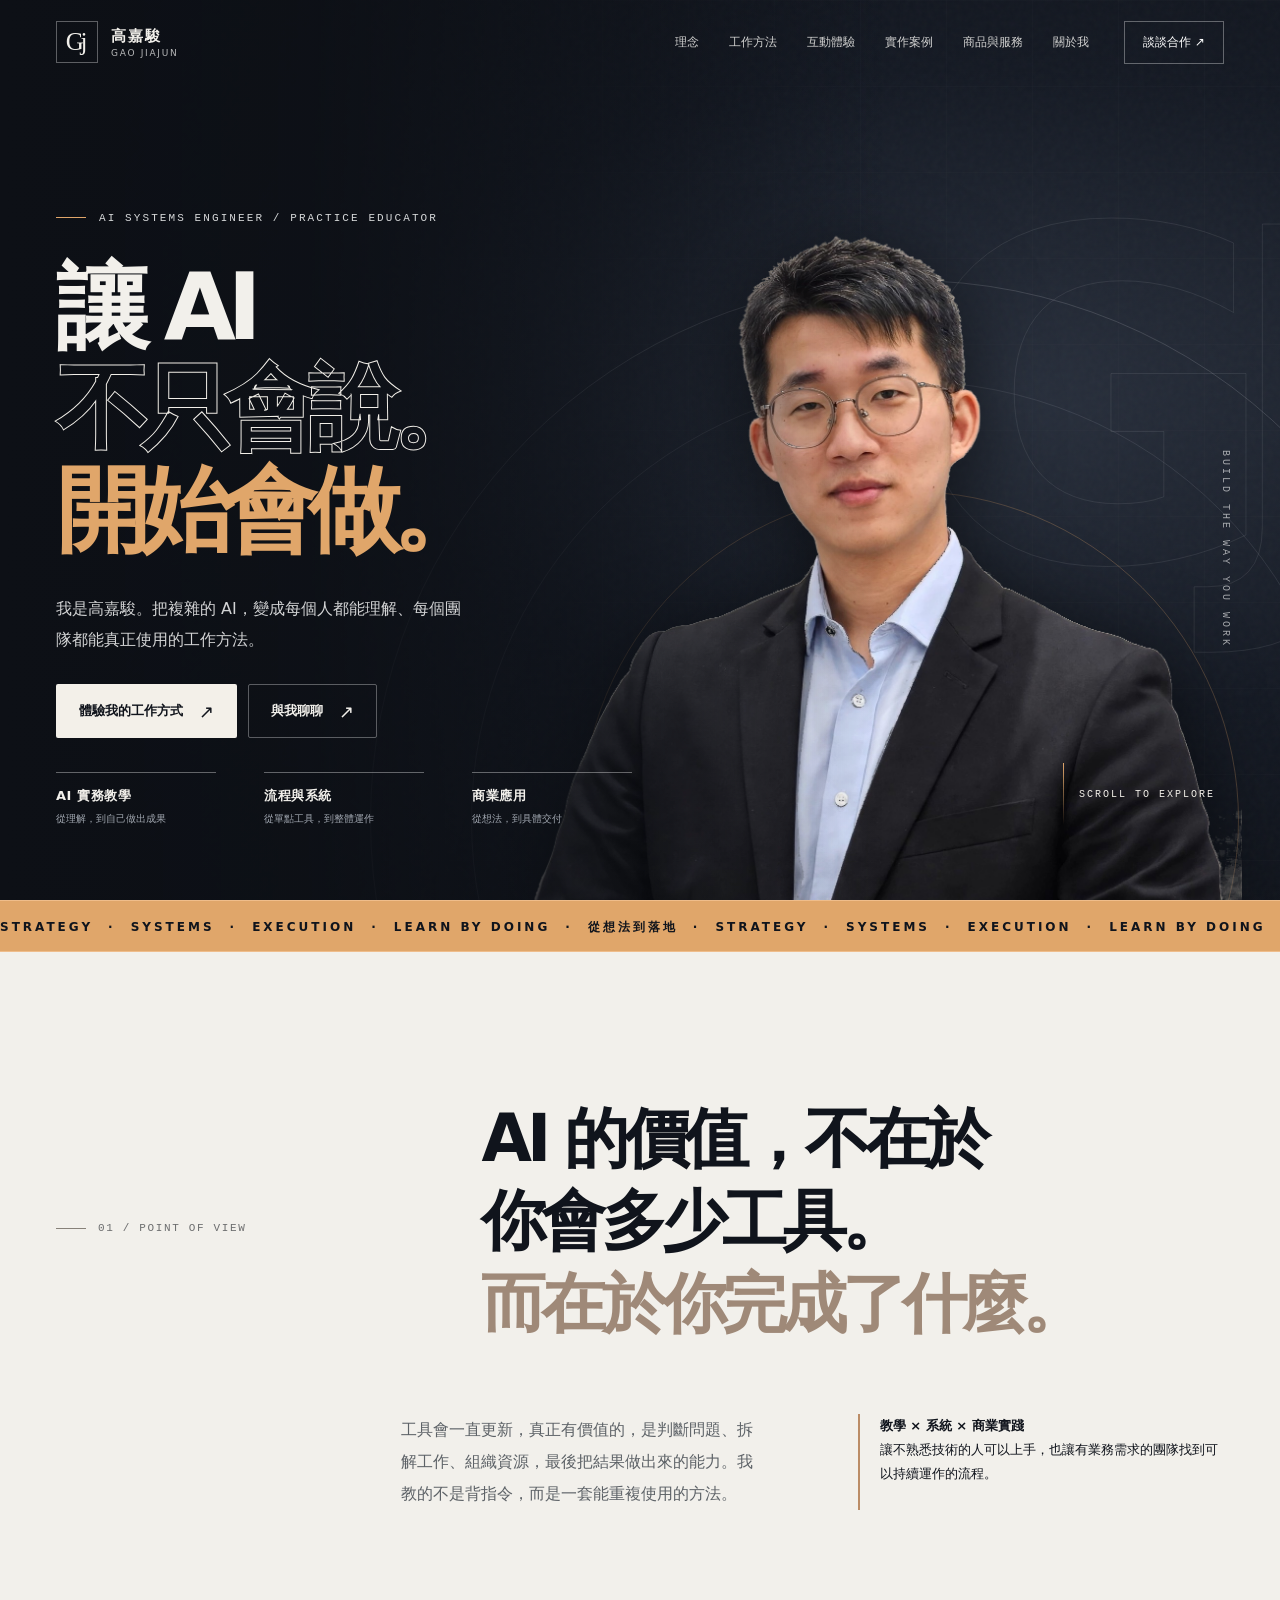
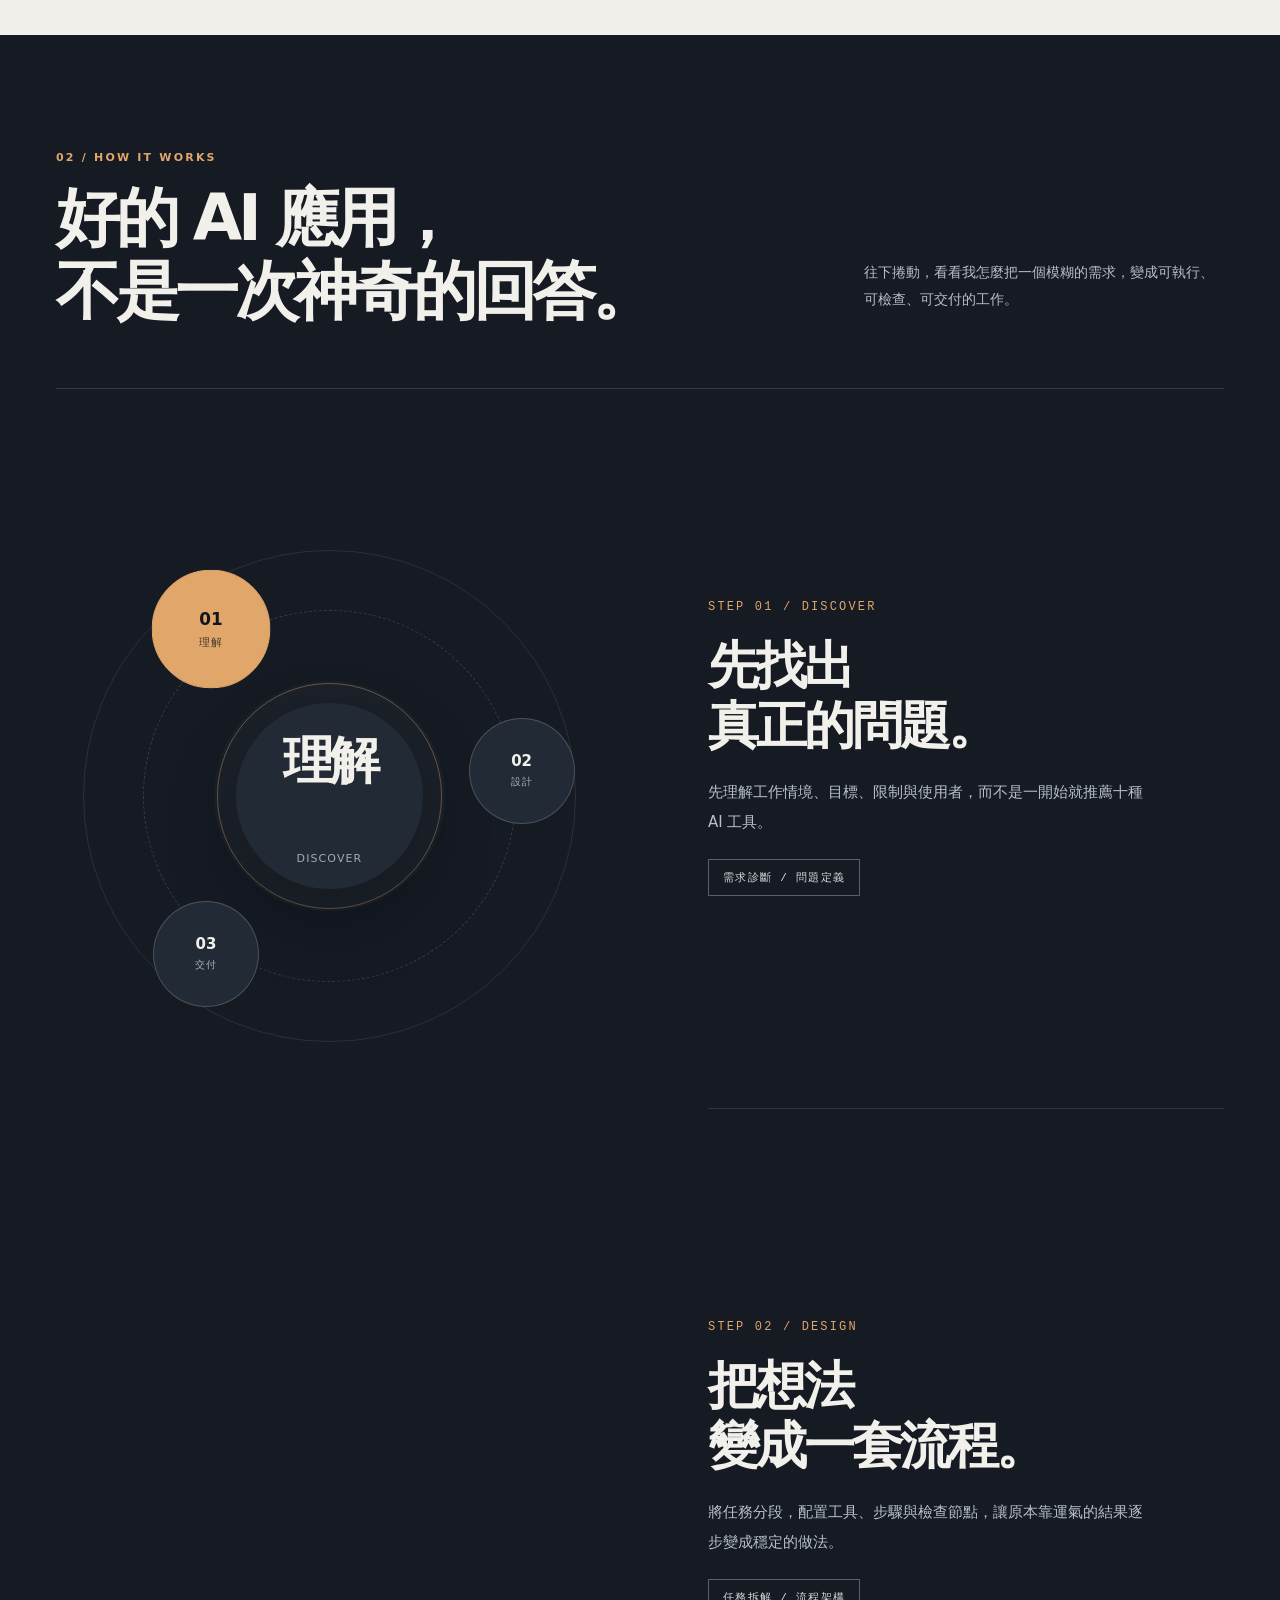
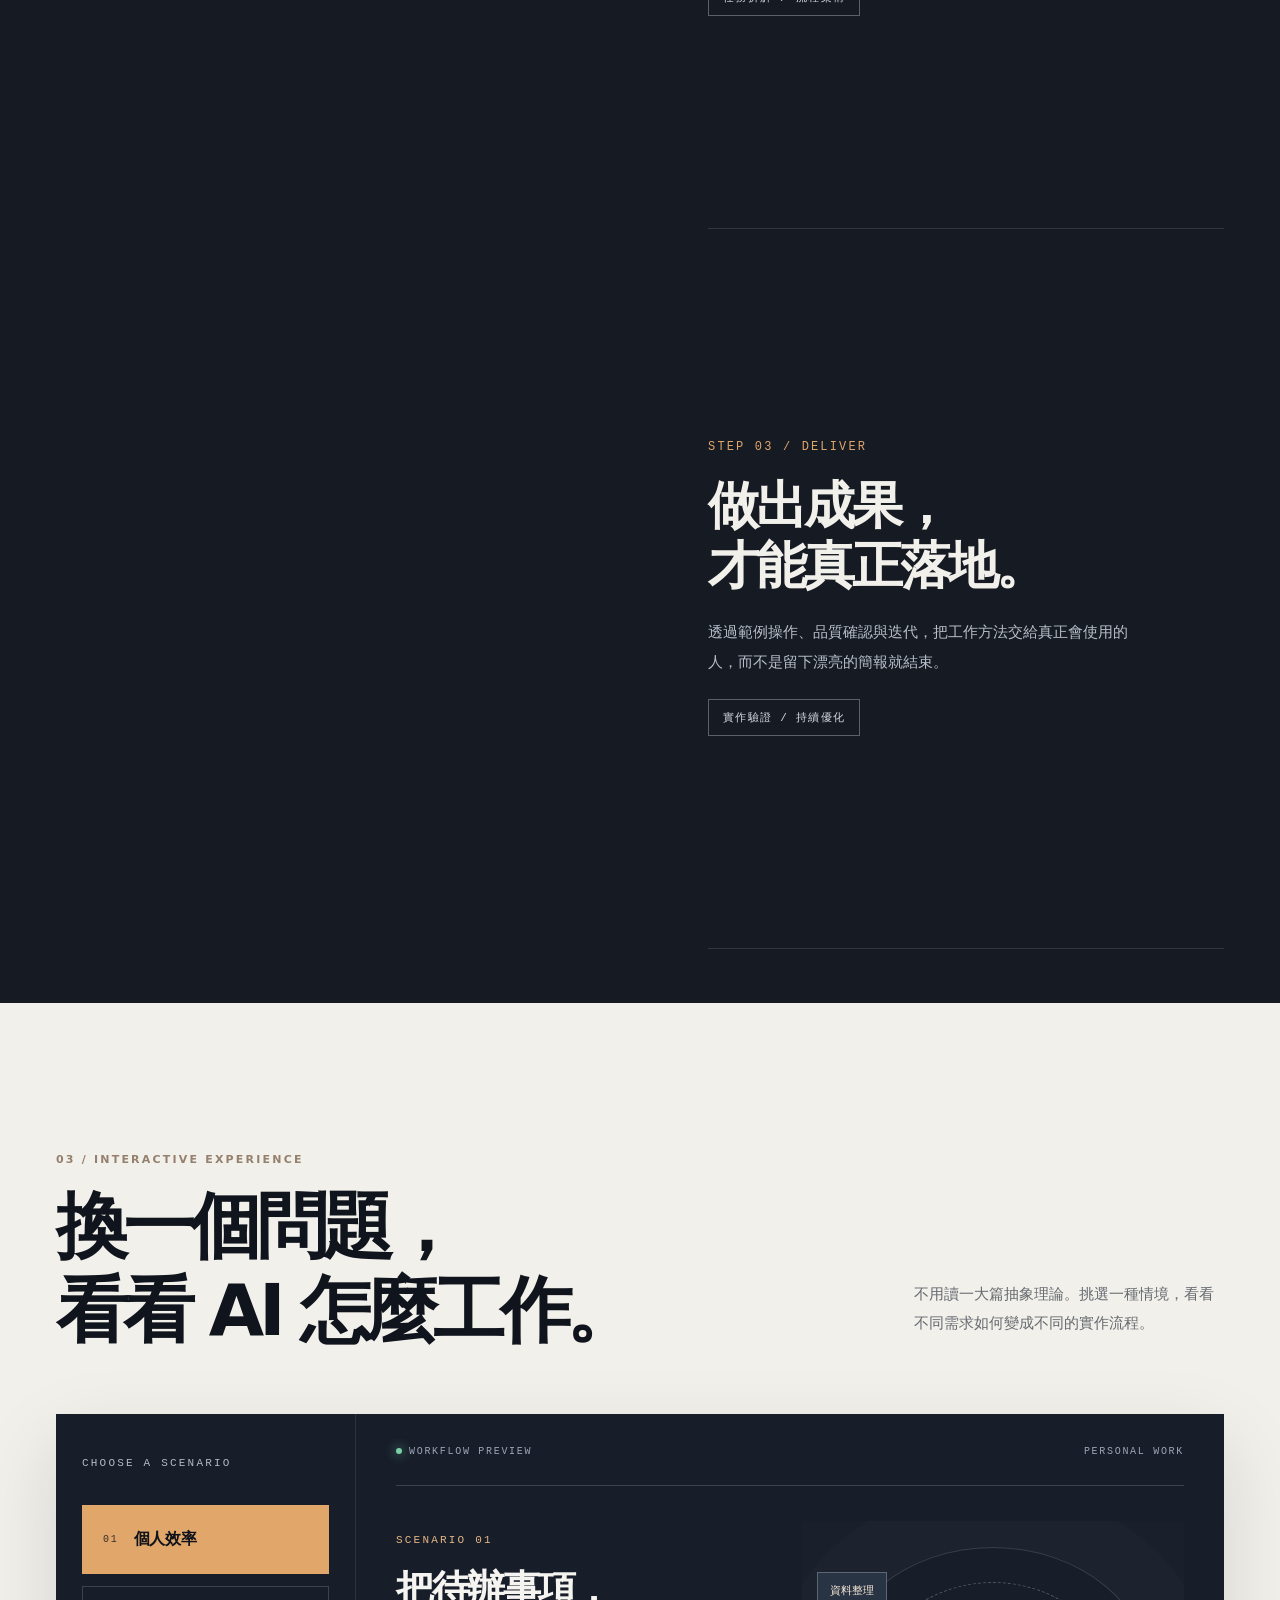
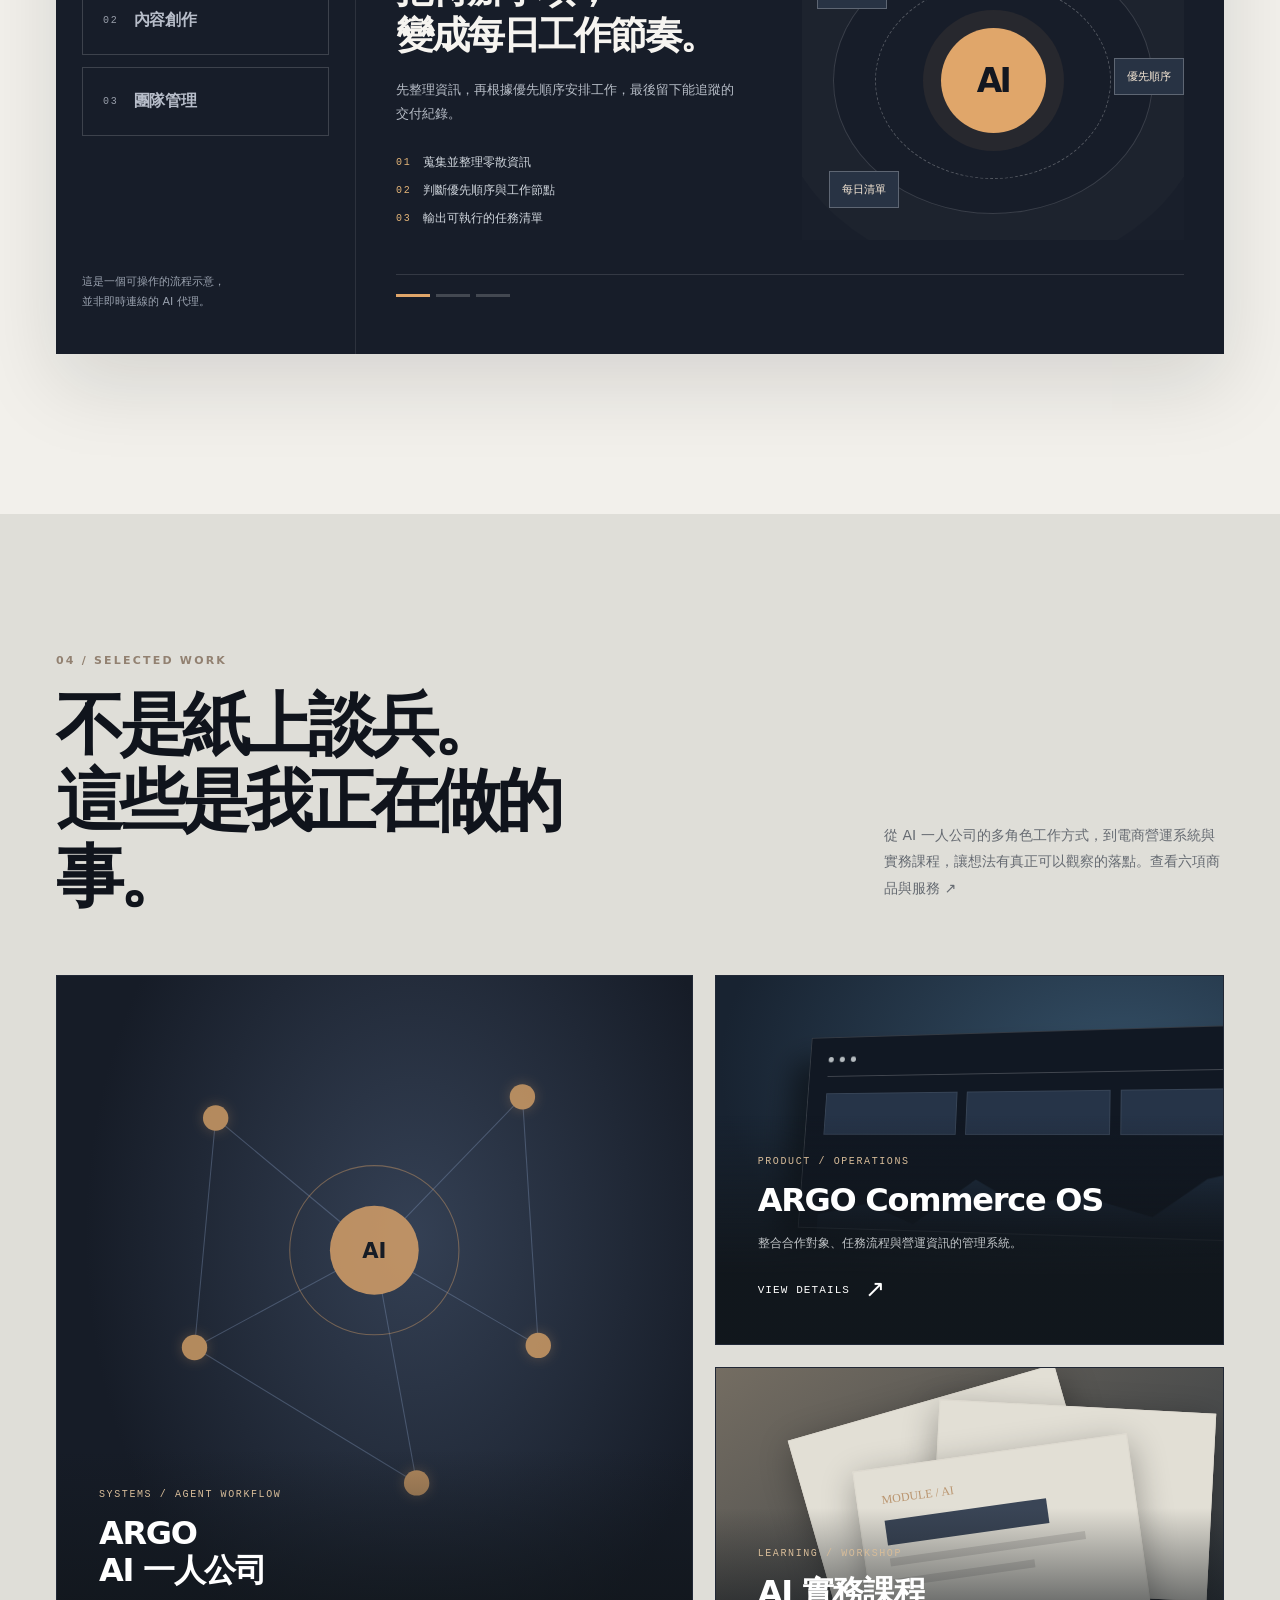
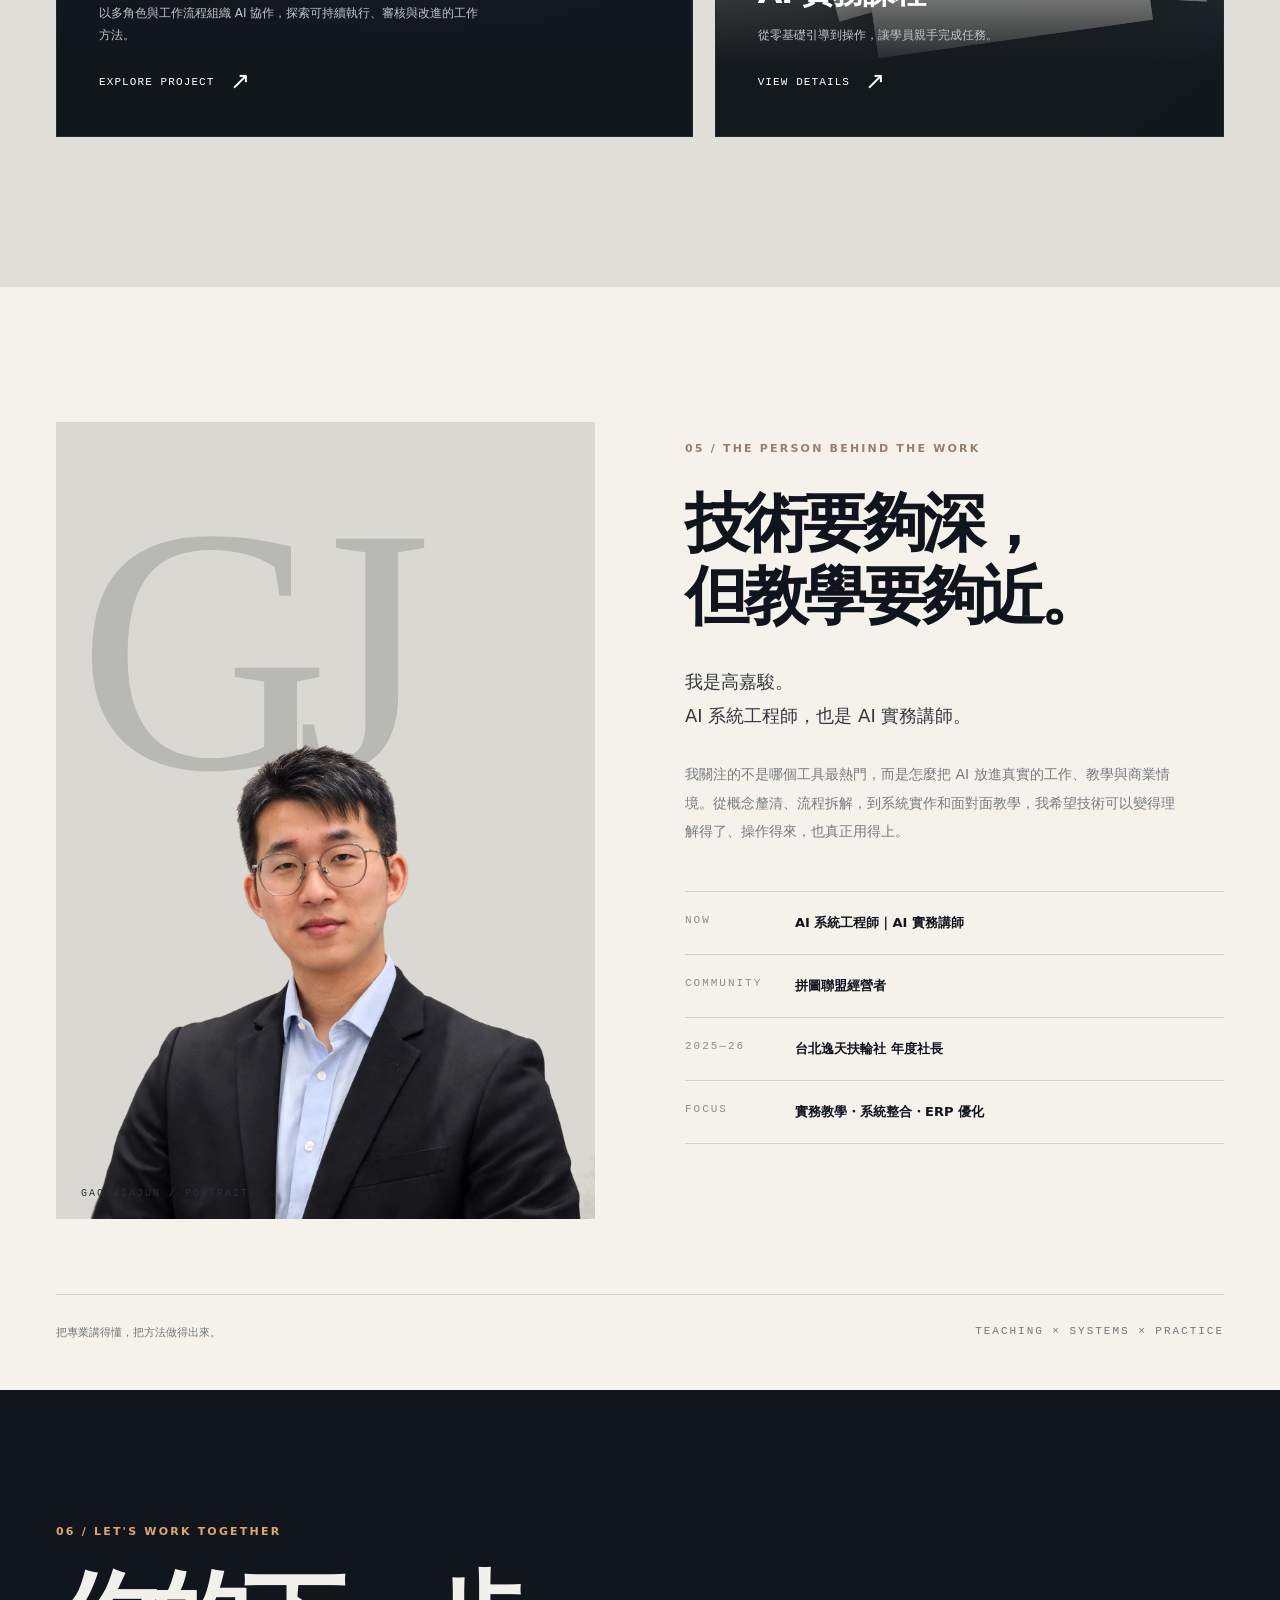
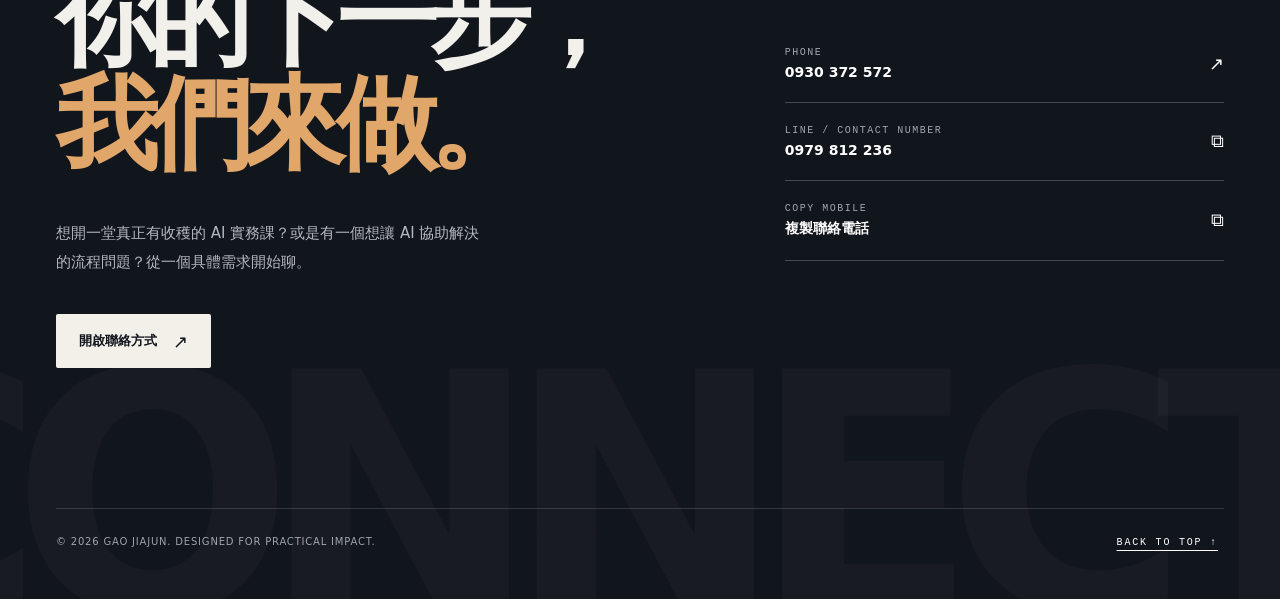
==== commit 44f7b092: "Link personal site to service catalog" ====
--- a/index.html
+++ b/index.html
@@ -1,14 +1,14 @@
 <!DOCTYPE html>
-<html lang="zh-Hant"><head><meta charset="UTF-8"><meta name="viewport" content="width=device-width, initial-scale=1, viewport-fit=cover"><meta name="theme-color" content="#11141a"><meta name="description" content="高嘉駿｜AI 系統工程師與 AI 實務講師。從 AI 教學、工作流程到系統整合，協助個人與企業讓 AI 真正落地。"><title>高嘉駿 Gao Jiajun｜AI 系統工程師・實務講師</title><link rel="canonical" href="https://kuen0411.github.io/gao-jiajun-website/"><meta property="og:url" content="https://kuen0411.github.io/gao-jiajun-website/"><meta property="og:type" content="website"><meta property="og:locale" content="zh_TW"><meta property="og:title" content="高嘉駿｜把 AI 變成真正的工作力"><meta property="og:description" content="AI 系統工程師與 AI 實務講師。從教學、工作流程到系統整合，讓 AI 真正用在工作中。"><meta property="og:image" content="https://kuen0411.github.io/gao-jiajun-website/assets/portrait.png"><link rel="icon" href="assets/favicon.svg" type="image/svg+xml"><link rel="stylesheet" href="assets/style.css?v=20261028b"><noscript><style>.reveal{opacity:1;transform:none}</style></noscript></head><body><a class="skipLink" href="#main">跳至主要內容</a>
+<html lang="zh-Hant"><head><meta charset="UTF-8"><meta name="viewport" content="width=device-width, initial-scale=1, viewport-fit=cover"><meta name="theme-color" content="#11141a"><meta name="description" content="高嘉駿｜AI 系統工程師與 AI 實務講師。從 AI 教學、工作流程到系統整合，協助個人與企業讓 AI 真正落地。"><title>高嘉駿 Gao Jiajun｜AI 系統工程師・實務講師</title><link rel="canonical" href="https://kuen0411.github.io/gao-jiajun-website/"><meta property="og:url" content="https://kuen0411.github.io/gao-jiajun-website/"><meta property="og:type" content="website"><meta property="og:locale" content="zh_TW"><meta property="og:title" content="高嘉駿｜把 AI 變成真正的工作力"><meta property="og:description" content="AI 系統工程師與 AI 實務講師。從教學、工作流程到系統整合，讓 AI 真正用在工作中。"><meta property="og:image" content="https://kuen0411.github.io/gao-jiajun-website/assets/portrait.png"><link rel="icon" href="assets/favicon.svg" type="image/svg+xml"><link rel="stylesheet" href="assets/style.css?v=20261030"><noscript><style>.reveal{opacity:1;transform:none}</style></noscript></head><body><a class="skipLink" href="#main">跳至主要內容</a>
 <div id="progress"></div>
-<header class="nav" id="nav"><div class="wrap navin"><a href="#top" class="brand" aria-label="回到首頁"><div class="monogram">Gj</div><div class="brandname"><strong>高嘉駿</strong><small>GAO JIAJUN</small></div></a><nav class="navlinks" aria-label="主選單"><a href="#philosophy">理念</a><a href="#method">工作方法</a><a href="#lab">互動體驗</a><a href="#projects">實作案例</a><a href="#about">關於我</a></nav><button class="navcta" data-contact>談談合作 ↗</button><button class="menuBtn" id="menuBtn" aria-expanded="false" aria-controls="mobileNav" aria-label="開啟導覽選單"><span></span><span></span></button></div><nav class="mobileNav" id="mobileNav" aria-label="手機選單"><a href="#philosophy">理念</a><a href="#method">工作方法</a><a href="#lab">互動體驗</a><a href="#projects">實作案例</a><a href="#about">關於我</a><button data-contact>談談合作 ↗</button></nav></header>
+<header class="nav" id="nav"><div class="wrap navin"><a href="#top" class="brand" aria-label="回到首頁"><div class="monogram">Gj</div><div class="brandname"><strong>高嘉駿</strong><small>GAO JIAJUN</small></div></a><nav class="navlinks" aria-label="主選單"><a href="#philosophy">理念</a><a href="#method">工作方法</a><a href="#lab">互動體驗</a><a href="#projects">實作案例</a><a href="catalog/">商品與服務</a><a href="#about">關於我</a></nav><button class="navcta" data-contact>談談合作 ↗</button><button class="menuBtn" id="menuBtn" aria-expanded="false" aria-controls="mobileNav" aria-label="開啟導覽選單"><span></span><span></span></button></div><nav class="mobileNav" id="mobileNav" aria-label="手機選單"><a href="#philosophy">理念</a><a href="#method">工作方法</a><a href="#lab">互動體驗</a><a href="#projects">實作案例</a><a href="catalog/">商品與服務</a><a href="#about">關於我</a><button data-contact>談談合作 ↗</button></nav></header>
 <main id="main">
 <section class="hero" id="top"><div class="heroNoise"></div><div class="heroGeo" id="heroGeo"></div><div class="heroGhost">GJ</div><img class="heroPhoto" id="heroPhoto" fetchpriority="high" decoding="async" alt="高嘉駿的真實形象照去背版本" src="assets/portrait.png"><div class="heroPhotoShade"></div><div class="wrap heroContent"><div class="eyebrow fine">AI SYSTEMS ENGINEER / PRACTICE EDUCATOR</div><h1 class="heroTitle">讓 AI<br><span class="outline">不只會說。</span><br><span class="splash">開始會做。</span></h1><p class="heroSub">我是高嘉駿。把複雜的 AI，變成每個人都能理解、每個團隊都能真正使用的工作方法。</p><div class="heroActions"><a href="#lab" class="btn solid">體驗我的工作方式 <span class="arrow">↗</span></a><button class="btn ghost" data-contact>與我聊聊 <span class="arrow">↗</span></button></div><div class="heroMeta"><div><strong>AI 實務教學</strong><small>從理解，到自己做出成果</small></div><div><strong>流程與系統</strong><small>從單點工具，到整體運作</small></div><div><strong>商業應用</strong><small>從想法，到具體交付</small></div></div></div><div class="heroSide fine">BUILD THE WAY YOU WORK</div><a href="#philosophy" class="heroScroll fine"><span class="scrollLine"></span>SCROLL TO EXPLORE</a></section>
 <div class="ribbon" aria-hidden="true"><span>STRATEGY　·　SYSTEMS　·　EXECUTION　·　LEARN BY DOING　·　從想法到落地　·　STRATEGY　·　SYSTEMS　·　EXECUTION　·　LEARN BY DOING　·　從想法到落地　·　STRATEGY　·　SYSTEMS　·　EXECUTION　·　</span></div>
 <section class="intro" id="philosophy"><div class="wrap"><div class="introTop"><div class="sectionMark fine reveal">01 / POINT OF VIEW</div><h2 class="reveal">AI 的價值，不在於<br>你會多少工具。<br><em>而在於你完成了什麼。</em></h2></div><div class="introBottom"><p class="reveal">工具會一直更新，真正有價值的，是判斷問題、拆解工作、組織資源，最後把結果做出來的能力。我教的不是背指令，而是一套能重複使用的方法。</p><div class="introAside reveal"><strong>教學 × 系統 × 商業實踐</strong><br>讓不熟悉技術的人可以上手，也讓有業務需求的團隊找到可以持續運作的流程。</div></div></div></section>
 <section class="story" id="method"><div class="wrap"><div class="storyHeader"><div><div class="kicker gold">02 / HOW IT WORKS</div><h2 class="reveal">好的 AI 應用，<br>不是一次神奇的回答。</h2></div><p>往下捲動，看看我怎麼把一個模糊的需求，變成可執行、可檢查、可交付的工作。</p></div><div class="storyGrid"><div class="storyVisual"><div class="storyOrbit" id="storyOrbit"><div class="orbitCenter"><div id="orbitText">理解</div><small id="orbitSub">DISCOVER</small></div><div class="orbitNode active" data-node="0"><b>01</b><small>理解</small></div><div class="orbitNode" data-node="1"><b>02</b><small>設計</small></div><div class="orbitNode" data-node="2"><b>03</b><small>交付</small></div></div></div><div class="storySteps"><article class="storyStep active" data-step="0"><div class="storyNum fine">STEP 01 / DISCOVER</div><h3>先找出<br>真正的問題。</h3><p>先理解工作情境、目標、限制與使用者，而不是一開始就推薦十種 AI 工具。</p><span class="storyTag fine">需求診斷 / 問題定義</span></article><article class="storyStep" data-step="1"><div class="storyNum fine">STEP 02 / DESIGN</div><h3>把想法<br>變成一套流程。</h3><p>將任務分段，配置工具、步驟與檢查節點，讓原本靠運氣的結果逐步變成穩定的做法。</p><span class="storyTag fine">任務拆解 / 流程架構</span></article><article class="storyStep" data-step="2"><div class="storyNum fine">STEP 03 / DELIVER</div><h3>做出成果，<br>才能真正落地。</h3><p>透過範例操作、品質確認與迭代，把工作方法交給真正會使用的人，而不是留下漂亮的簡報就結束。</p><span class="storyTag fine">實作驗證 / 持續優化</span></article></div></div></div></section>
 <section class="lab" id="lab"><div class="wrap"><div class="labTop"><div><div class="kicker" style="color:#95806e">03 / INTERACTIVE EXPERIENCE</div><h2 class="reveal">換一個問題，<br>看看 AI 怎麼工作。</h2></div><p class="labIntro">不用讀一大篇抽象理論。挑選一種情境，看看不同需求如何變成不同的實作流程。</p></div><div class="workbench reveal"><div class="labMenu"><div class="labMenuTitle fine">CHOOSE A SCENARIO</div><button class="labTab active" data-tab="0" aria-pressed="true"><span class="tabNumber fine">01</span><span class="tabText">個人效率</span></button><button class="labTab" data-tab="1" aria-pressed="false"><span class="tabNumber fine">02</span><span class="tabText">內容創作</span></button><button class="labTab" data-tab="2" aria-pressed="false"><span class="tabNumber fine">03</span><span class="tabText">團隊管理</span></button><div class="labMenuFoot">這是一個可操作的流程示意，<br>並非即時連線的 AI 代理。</div></div><div class="labScreen"><div class="screenTop fine"><div><span class="liveDot"></span>WORKFLOW PREVIEW</div><div id="screenTag">PERSONAL WORK</div></div><div class="screenContent"><div class="screenWords" id="screenWords"><div class="screenIndex fine" id="screenIndex">SCENARIO 01</div><h3 id="screenTitle">把待辦事項，<br>變成每日工作節奏。</h3><p id="screenDesc">先整理資訊，再根據優先順序安排工作，最後留下能追蹤的交付紀錄。</p><div class="stepList" id="stepList"></div></div><div class="screenDiagram"><div class="diagramMain" id="diagramMain">AI</div><span class="diagramSat a" id="satA">需求</span><span class="diagramSat b" id="satB">流程</span><span class="diagramSat c" id="satC">成果</span></div></div><div class="screenFooter" id="screenFooter"><span class="active"></span><span></span><span></span></div></div></div></div></section>
-<section class="work" id="projects"><div class="wrap"><div class="workHeader"><div><div class="kicker" style="color:#928171">04 / SELECTED WORK</div><h2 class="reveal">不是紙上談兵。<br>這些是我正在做的事。</h2></div><p>從 AI 一人公司的多角色工作方式，到電商營運系統與實務課程，讓想法有真正可以觀察的落點。</p></div><div class="caseGrid"><article class="case large reveal" role="button" tabindex="0" data-case="argo" aria-label="查看 ARGO 一人公司詳情"><div class="caseUI"><svg class="network" viewBox="0 0 600 720" preserveAspectRatio="xMidYMid slice" aria-hidden="true"><g id="networkScene"><line class="netline" x1="300" y1="260" x2="150" y2="135"/><line class="netline" x1="300" y1="260" x2="440" y2="115"/><line class="netline" x1="300" y1="260" x2="130" y2="352"/><line class="netline" x1="300" y1="260" x2="455" y2="350"/><line class="netline" x1="300" y1="260" x2="340" y2="480"/><line class="netline" x1="440" y1="115" x2="455" y2="350"/><line class="netline" x1="150" y1="135" x2="130" y2="352"/><line class="netline" x1="130" y1="352" x2="340" y2="480"/><circle cx="300" cy="260" r="80" fill="none" stroke="#e0a66a" stroke-opacity=".5"/><circle cx="300" cy="260" r="42" fill="#e0a66a"/><text x="300" y="267" fill="#11151b" text-anchor="middle" font-size="20" font-weight="800">AI</text><circle class="netnode" cx="150" cy="135" r="12"/><circle class="netnode" cx="440" cy="115" r="12"/><circle class="netnode" cx="130" cy="352" r="12"/><circle class="netnode" cx="455" cy="350" r="12"/><circle class="netnode" cx="340" cy="480" r="12"/></g></svg></div><div class="caseContent"><div class="caseType fine">SYSTEMS / AGENT WORKFLOW</div><h3>ARGO<br>AI 一人公司</h3><p>以多角色與工作流程組織 AI 協作，探索可持續執行、審核與改進的工作方法。</p><div class="case-link fine">EXPLORE PROJECT <span class="arrow">↗</span></div></div></article><article class="case reveal" role="button" tabindex="0" data-case="commerce" aria-label="查看 ARGO Commerce OS 詳情"><div class="caseUI" style="background:radial-gradient(ellipse at 80% 25%,#344f66,#182331 70%)"><div class="commerceUI"><div class="miniheader"><span></span><span></span><span></span></div><div class="ministats"><i></i><i></i><i></i></div><div class="minichart"></div></div></div><div class="caseContent"><div class="caseType fine">PRODUCT / OPERATIONS</div><h3>ARGO Commerce OS</h3><p>整合合作對象、任務流程與營運資訊的管理系統。</p><div class="case-link fine">VIEW DETAILS <span class="arrow">↗</span></div></div></article><article class="case reveal" role="button" tabindex="0" data-case="course" aria-label="查看 AI 實務課程詳情"><div class="caseUI" style="background:linear-gradient(145deg,#746d62,#252e38)"><div class="courseUI"><div class="paperCard"></div><div class="paperCard"></div><div class="paperCard"><div class="littleNumber">MODULE / AI</div><div class="fakeLine bold"></div><div class="fakeLine" style="width:87%"></div><div class="fakeLine" style="width:63%"></div></div></div></div><div class="caseContent"><div class="caseType fine">LEARNING / WORKSHOP</div><h3>AI 實務課程</h3><p>從零基礎引導到操作，讓學員親手完成任務。</p><div class="case-link fine">VIEW DETAILS <span class="arrow">↗</span></div></div></article></div></div></section>
+<section class="work" id="projects"><div class="wrap"><div class="workHeader"><div><div class="kicker" style="color:#928171">04 / SELECTED WORK</div><h2 class="reveal">不是紙上談兵。<br>這些是我正在做的事。</h2></div><p>從 AI 一人公司的多角色工作方式，到電商營運系統與實務課程，讓想法有真正可以觀察的落點。<a class="catalogInline" href="catalog/">查看六項商品與服務 <span aria-hidden="true">↗</span></a></p></div><div class="caseGrid"><article class="case large reveal" role="button" tabindex="0" data-case="argo" aria-label="查看 ARGO 一人公司詳情"><div class="caseUI"><svg class="network" viewBox="0 0 600 720" preserveAspectRatio="xMidYMid slice" aria-hidden="true"><g id="networkScene"><line class="netline" x1="300" y1="260" x2="150" y2="135"/><line class="netline" x1="300" y1="260" x2="440" y2="115"/><line class="netline" x1="300" y1="260" x2="130" y2="352"/><line class="netline" x1="300" y1="260" x2="455" y2="350"/><line class="netline" x1="300" y1="260" x2="340" y2="480"/><line class="netline" x1="440" y1="115" x2="455" y2="350"/><line class="netline" x1="150" y1="135" x2="130" y2="352"/><line class="netline" x1="130" y1="352" x2="340" y2="480"/><circle cx="300" cy="260" r="80" fill="none" stroke="#e0a66a" stroke-opacity=".5"/><circle cx="300" cy="260" r="42" fill="#e0a66a"/><text x="300" y="267" fill="#11151b" text-anchor="middle" font-size="20" font-weight="800">AI</text><circle class="netnode" cx="150" cy="135" r="12"/><circle class="netnode" cx="440" cy="115" r="12"/><circle class="netnode" cx="130" cy="352" r="12"/><circle class="netnode" cx="455" cy="350" r="12"/><circle class="netnode" cx="340" cy="480" r="12"/></g></svg></div><div class="caseContent"><div class="caseType fine">SYSTEMS / AGENT WORKFLOW</div><h3>ARGO<br>AI 一人公司</h3><p>以多角色與工作流程組織 AI 協作，探索可持續執行、審核與改進的工作方法。</p><div class="case-link fine">EXPLORE PROJECT <span class="arrow">↗</span></div></div></article><article class="case reveal" role="button" tabindex="0" data-case="commerce" aria-label="查看 ARGO Commerce OS 詳情"><div class="caseUI" style="background:radial-gradient(ellipse at 80% 25%,#344f66,#182331 70%)"><div class="commerceUI"><div class="miniheader"><span></span><span></span><span></span></div><div class="ministats"><i></i><i></i><i></i></div><div class="minichart"></div></div></div><div class="caseContent"><div class="caseType fine">PRODUCT / OPERATIONS</div><h3>ARGO Commerce OS</h3><p>整合合作對象、任務流程與營運資訊的管理系統。</p><div class="case-link fine">VIEW DETAILS <span class="arrow">↗</span></div></div></article><article class="case reveal" role="button" tabindex="0" data-case="course" aria-label="查看 AI 實務課程詳情"><div class="caseUI" style="background:linear-gradient(145deg,#746d62,#252e38)"><div class="courseUI"><div class="paperCard"></div><div class="paperCard"></div><div class="paperCard"><div class="littleNumber">MODULE / AI</div><div class="fakeLine bold"></div><div class="fakeLine" style="width:87%"></div><div class="fakeLine" style="width:63%"></div></div></div></div><div class="caseContent"><div class="caseType fine">LEARNING / WORKSHOP</div><h3>AI 實務課程</h3><p>從零基礎引導到操作，讓學員親手完成任務。</p><div class="case-link fine">VIEW DETAILS <span class="arrow">↗</span></div></div></article></div></div></section>
 <section class="about" id="about"><div class="wrap"><div class="aboutGrid"><div class="aboutPhoto reveal"><img src="assets/portrait.png" loading="lazy" decoding="async" alt="高嘉駿本人去背專業形象照"><div class="aboutCap fine">GAO JIAJUN / PORTRAIT</div></div><div class="aboutWords"><div class="kicker" style="color:#95806e">05 / THE PERSON BEHIND THE WORK</div><h2 class="reveal">技術要夠深，<br>但教學要夠近。</h2><p class="aboutLead">我是高嘉駿。<br>AI 系統工程師，也是 AI 實務講師。</p><p class="aboutDesc">我關注的不是哪個工具最熱門，而是怎麼把 AI 放進真實的工作、教學與商業情境。從概念釐清、流程拆解，到系統實作和面對面教學，我希望技術可以變得理解得了、操作得來，也真正用得上。</p><div class="career"><div class="careerRow"><span class="fine">NOW</span><strong>AI 系統工程師｜AI 實務講師</strong></div><div class="careerRow"><span class="fine">COMMUNITY</span><strong>拼圖聯盟經營者</strong></div><div class="careerRow"><span class="fine">2025—26</span><strong>台北逸天扶輪社 年度社長</strong></div><div class="careerRow"><span class="fine">FOCUS</span><strong>實務教學・系統整合・ERP 優化</strong></div></div></div></div><div class="aboutFoot"><span>把專業講得懂，把方法做得出來。</span><span class="fine">TEACHING × SYSTEMS × PRACTICE</span></div></div></section>
 <section class="contact" id="contact"><div class="wrap"><div class="contactGrid"><div><div class="kicker gold">06 / LET'S WORK TOGETHER</div><h2 class="reveal">你的下一步，<br><span>我們來做。</span></h2><p>想開一堂真正有收穫的 AI 實務課？或是有一個想讓 AI 協助解決的流程問題？從一個具體需求開始聊。</p><button class="btn solid" style="margin-top:22px" data-contact>開啟聯絡方式 <span class="arrow">↗</span></button></div><div class="contactDetails"><a href="tel:+886930372572"><span><small class="fine">PHONE</small><b>0930 372 572</b></span><span class="arrow">↗</span></a><button data-copy="0979812236"><span><small class="fine">LINE / CONTACT NUMBER</small><b>0979 812 236</b></span><span class="arrow">⧉</span></button><button data-copy="0930372572"><span><small class="fine">COPY MOBILE</small><b>複製聯絡電話</b></span><span class="arrow">⧉</span></button></div></div><div class="foot"><div>© 2026 GAO JIAJUN. DESIGNED FOR PRACTICAL IMPACT.</div><button class="backTop fine" id="backTop">BACK TO TOP ↑</button></div></div></section>
 </main>
--- a/assets/style.css
+++ b/assets/style.css
@@ -14,5 +14,5 @@
 @media(max-width:560px){.wrap{width:calc(100% - 40px)}.navin{height:66px}.brandname strong{font-size:13px}.monogram{width:37px;height:37px;font-size:23px}.mobileNav{padding-left:20px;padding-right:20px}.hero{min-height:730px;max-height:850px}.heroContent{padding-top:15vh}.heroTitle{font-size:clamp(46px,13.1vw,69px);line-height:1.11;max-width:100%}.heroTitle .outline{-webkit-text-stroke:.8px #f1eee8}.heroSub{font-size:13px;max-width:280px;line-height:1.8;margin:23px 0}.heroPhoto{right:-28%;height:52%;max-width:none}.heroPhotoShade{background:linear-gradient(90deg,#0d1016 0%,#0d1016df 20%,#0d10166b 52%,transparent 100%),linear-gradient(0deg,#0d101678 0%,transparent 22%)}.heroGhost{font-size:300px;top:37%}.eyebrow{font-size:9px;letter-spacing:.12em}.heroActions{gap:8px}.btn{min-height:49px;padding:0 13px;font-size:11px;gap:9px}.heroMeta{bottom:31px;left:0;right:0;gap:10px}.heroMeta>div{width:33.333%;min-width:0}.heroMeta strong{font-size:10px}.heroMeta small{font-size:9px;line-height:1.55}.heroScroll{display:none}.intro{padding:87px 0 80px}.intro h2{font-size:clamp(36px,10vw,52px)}.introBottom{grid-template-columns:1fr;gap:20px}.introBottom p{font-size:14px}.storyHeader{display:block;padding:78px 0 35px}.storyHeader h2{font-size:42px}.storyHeader p{font-size:12px}.storyVisual{height:290px;min-height:290px;top:66px}.storyOrbit{width:255px}.orbitCenter div{font-size:28px}.orbitCenter small{font-size:8px}.orbitNode:nth-child(3){right:-2%}.storyStep{min-height:63vh;padding-top:30px}.storyStep h3{font-size:42px}.storyStep p{font-size:13px}.lab{padding:83px 0}.lab h2,.work h2,.aboutWords h2{font-size:43px}.labMenu{padding:9px;gap:5px}.labTab{display:grid;justify-items:start;min-height:70px;padding:11px 9px}.labTab .tabText{font-size:12px}.labScreen{padding:18px}.screenContent{grid-template-columns:1fr;min-height:0}.screenWords h3{font-size:33px;margin:14px 0}.screenWords p{font-size:12px;line-height:1.8}.stepList{margin-top:17px}.screenDiagram{min-height:210px;max-height:220px}.diagramMain{height:77px;width:77px;font-size:22px}.diagramSat{font-size:9px;padding:8px}.screenFooter{padding-top:11px}.work{padding:83px 0}.workHeader{gap:9px;margin-bottom:33px}.caseGrid{grid-template-columns:1fr}.case,.case.large{min-height:390px;grid-row:auto}.caseContent{padding:30px}.case h3{font-size:28px}.about{padding-top:83px}.aboutPhoto{min-height:370px}.aboutPhoto:before{font-size:260px}.aboutPhoto img{max-height:410px}.aboutWords h2{margin:23px 0}.aboutLead{font-size:16px}.aboutDesc{font-size:13px}.careerRow{grid-template-columns:60px 1fr}.aboutFoot{display:block;font-size:10px;line-height:2}.contact{padding:87px 0 32px}.contact h2{font-size:clamp(58px,14vw,85px)}.contact p{font-size:13px}.contactDetails a,.contactDetails button{font-size:13px}.foot{margin-top:87px;display:block;line-height:2}.modalOverlay{padding:12px}.modal{padding:42px 22px 29px}.modalRow{grid-template-columns:78px 1fr}.toast{left:20px;right:20px;bottom:15px}}
 @media(prefers-reduced-motion:reduce){html{scroll-behavior:auto}*,*:before,*:after{animation-duration:.01ms!important;transition-duration:.01ms!important}.reveal{opacity:1;transform:none}}
 .skipLink{position:fixed;top:8px;left:8px;z-index:200;transform:translateY(-160%);background:var(--accent);color:var(--ink);padding:12px 18px;font-weight:700}.skipLink:focus{transform:none}
-@media(min-width:801px) and (max-height:780px){.hero{min-height:860px}}
+@media(min-width:801px) and (max-height:780px){.hero{min-height:860px}.heroContent{justify-content:flex-start;padding-top:125px}}
 @media(max-width:360px){.heroPhoto{height:46%;right:-32%}}
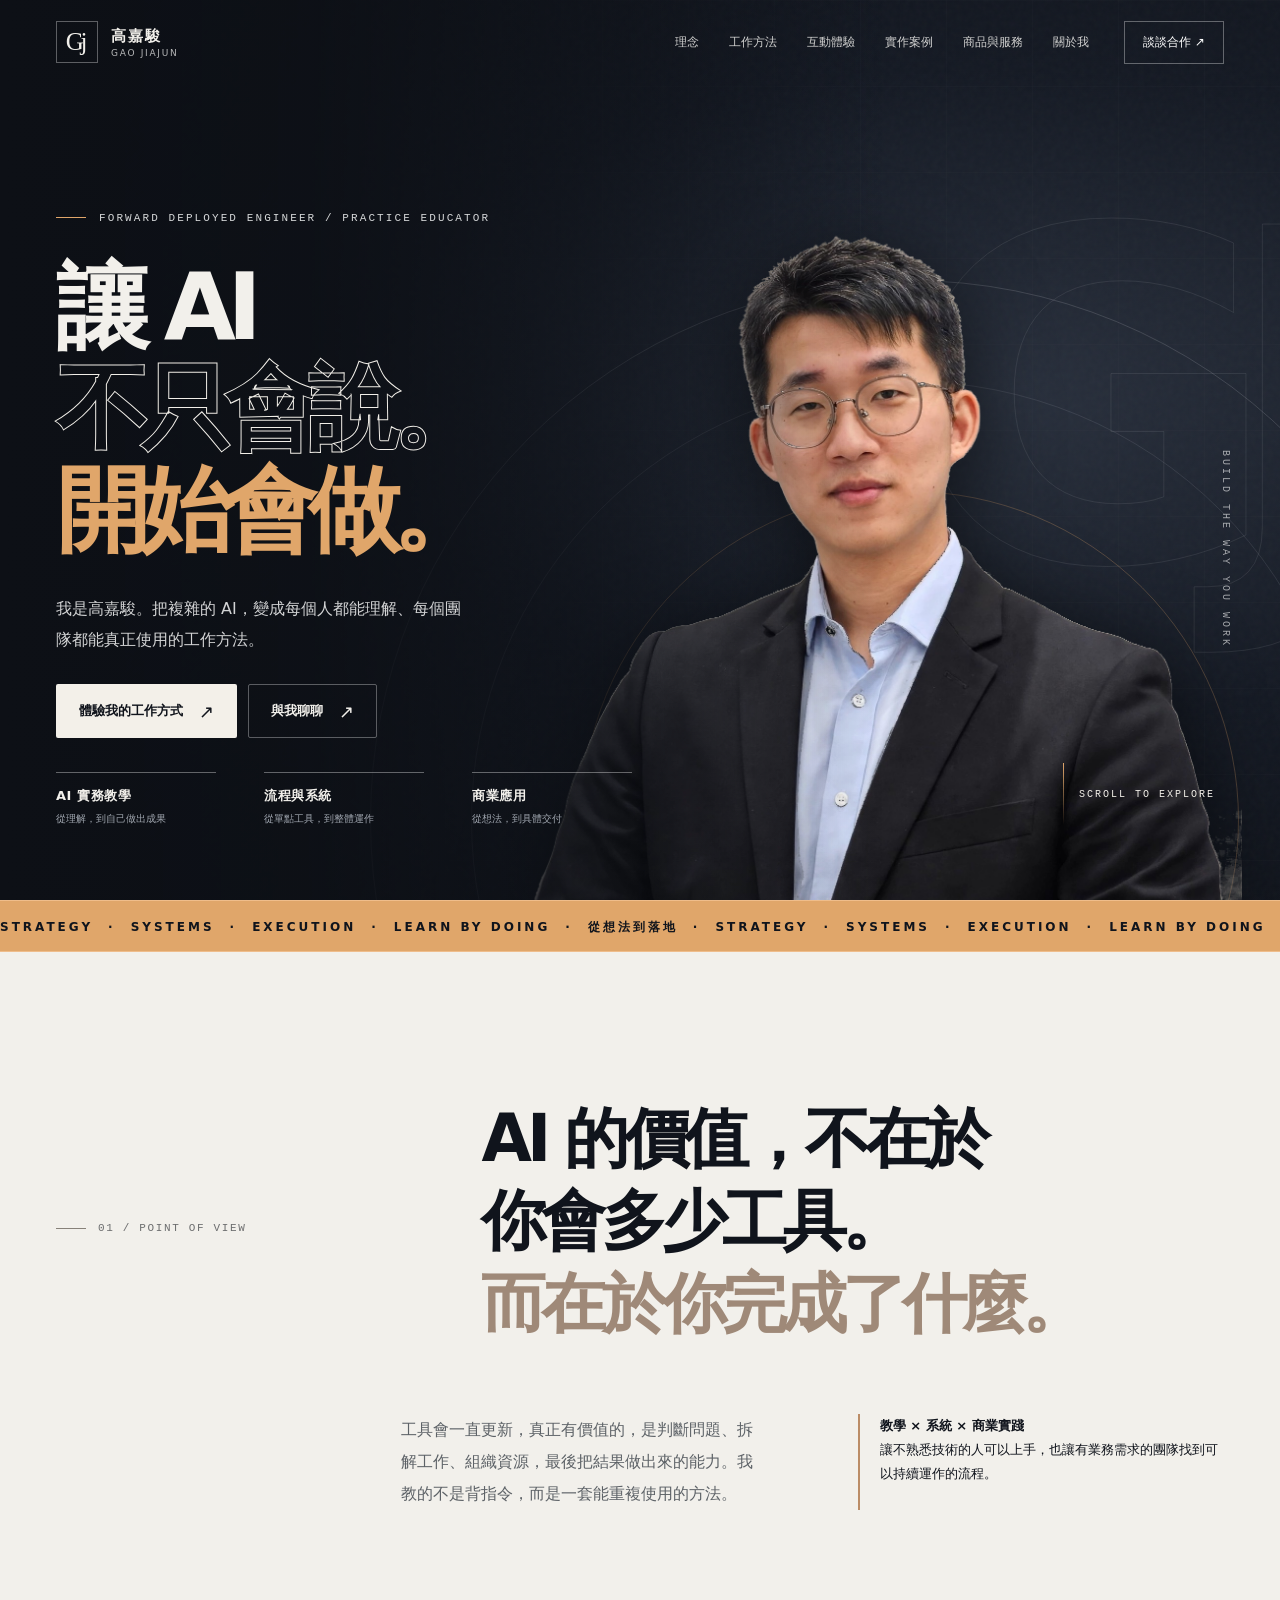
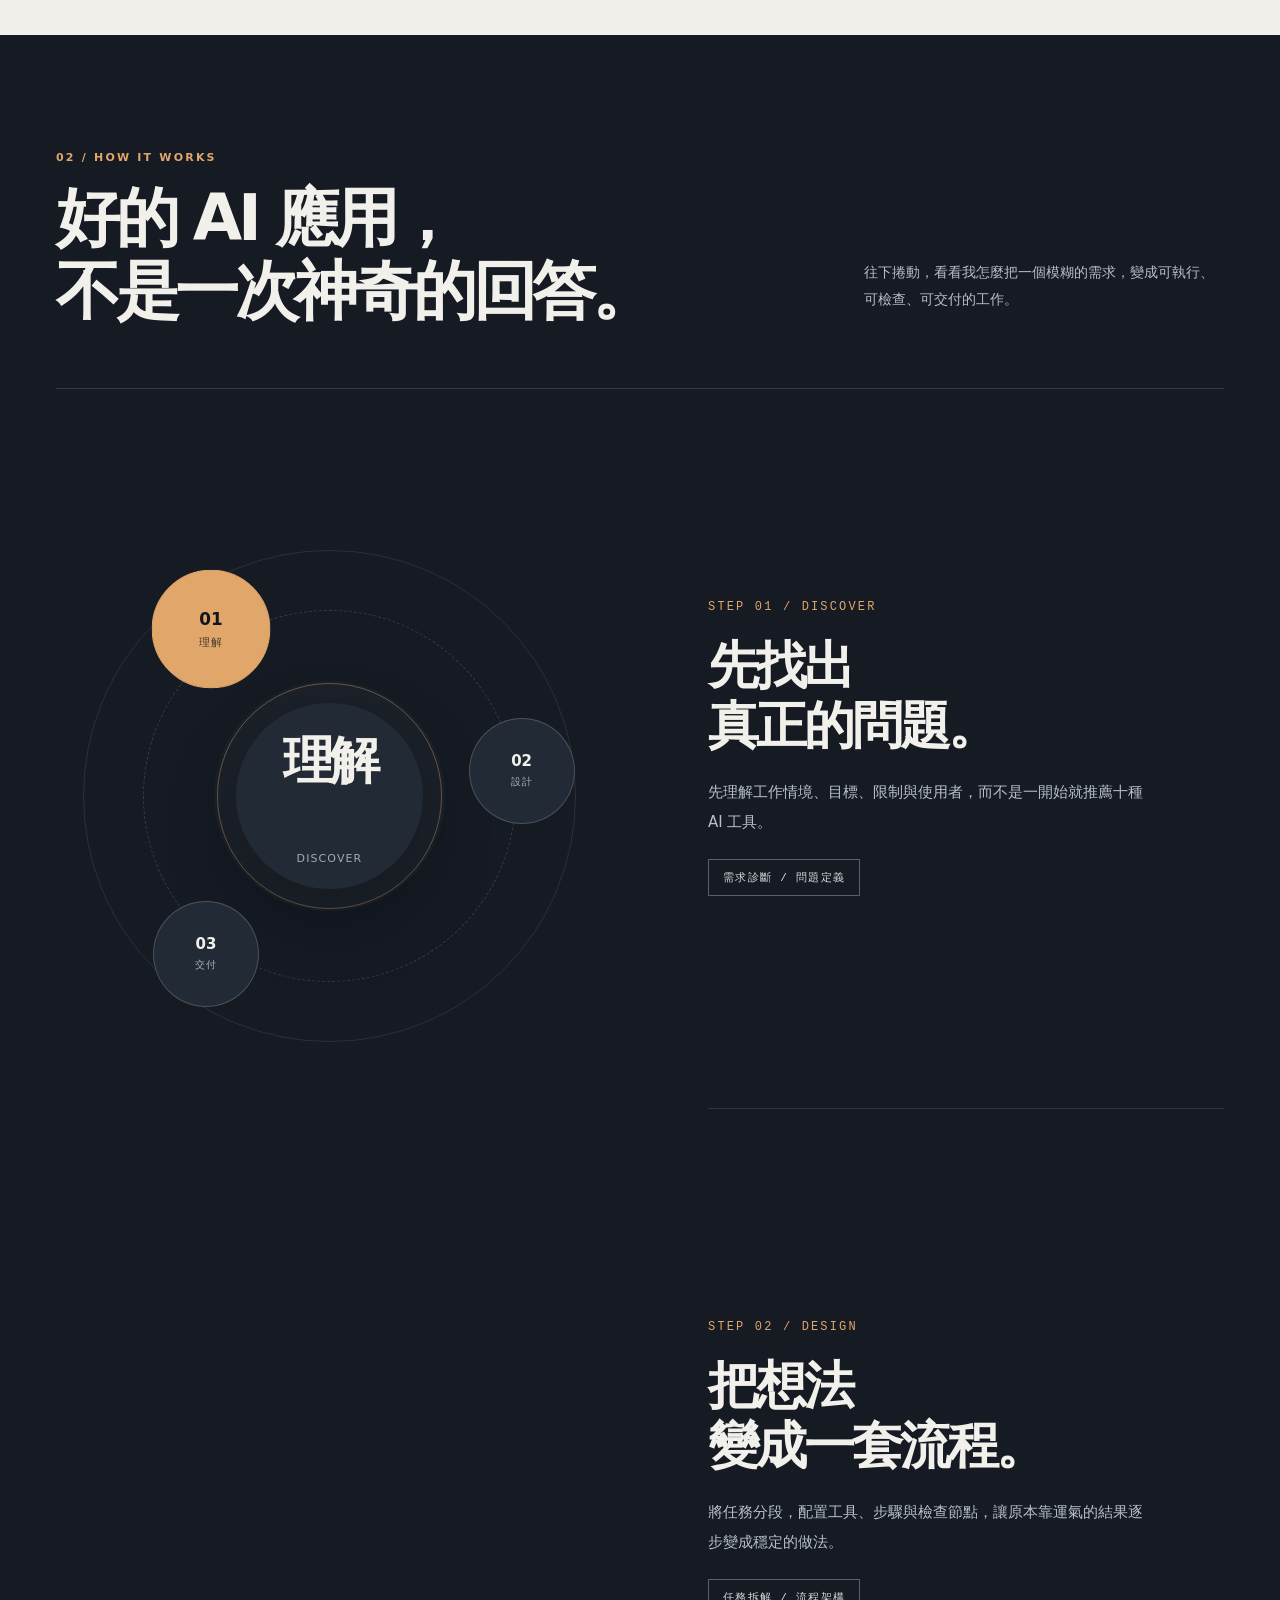
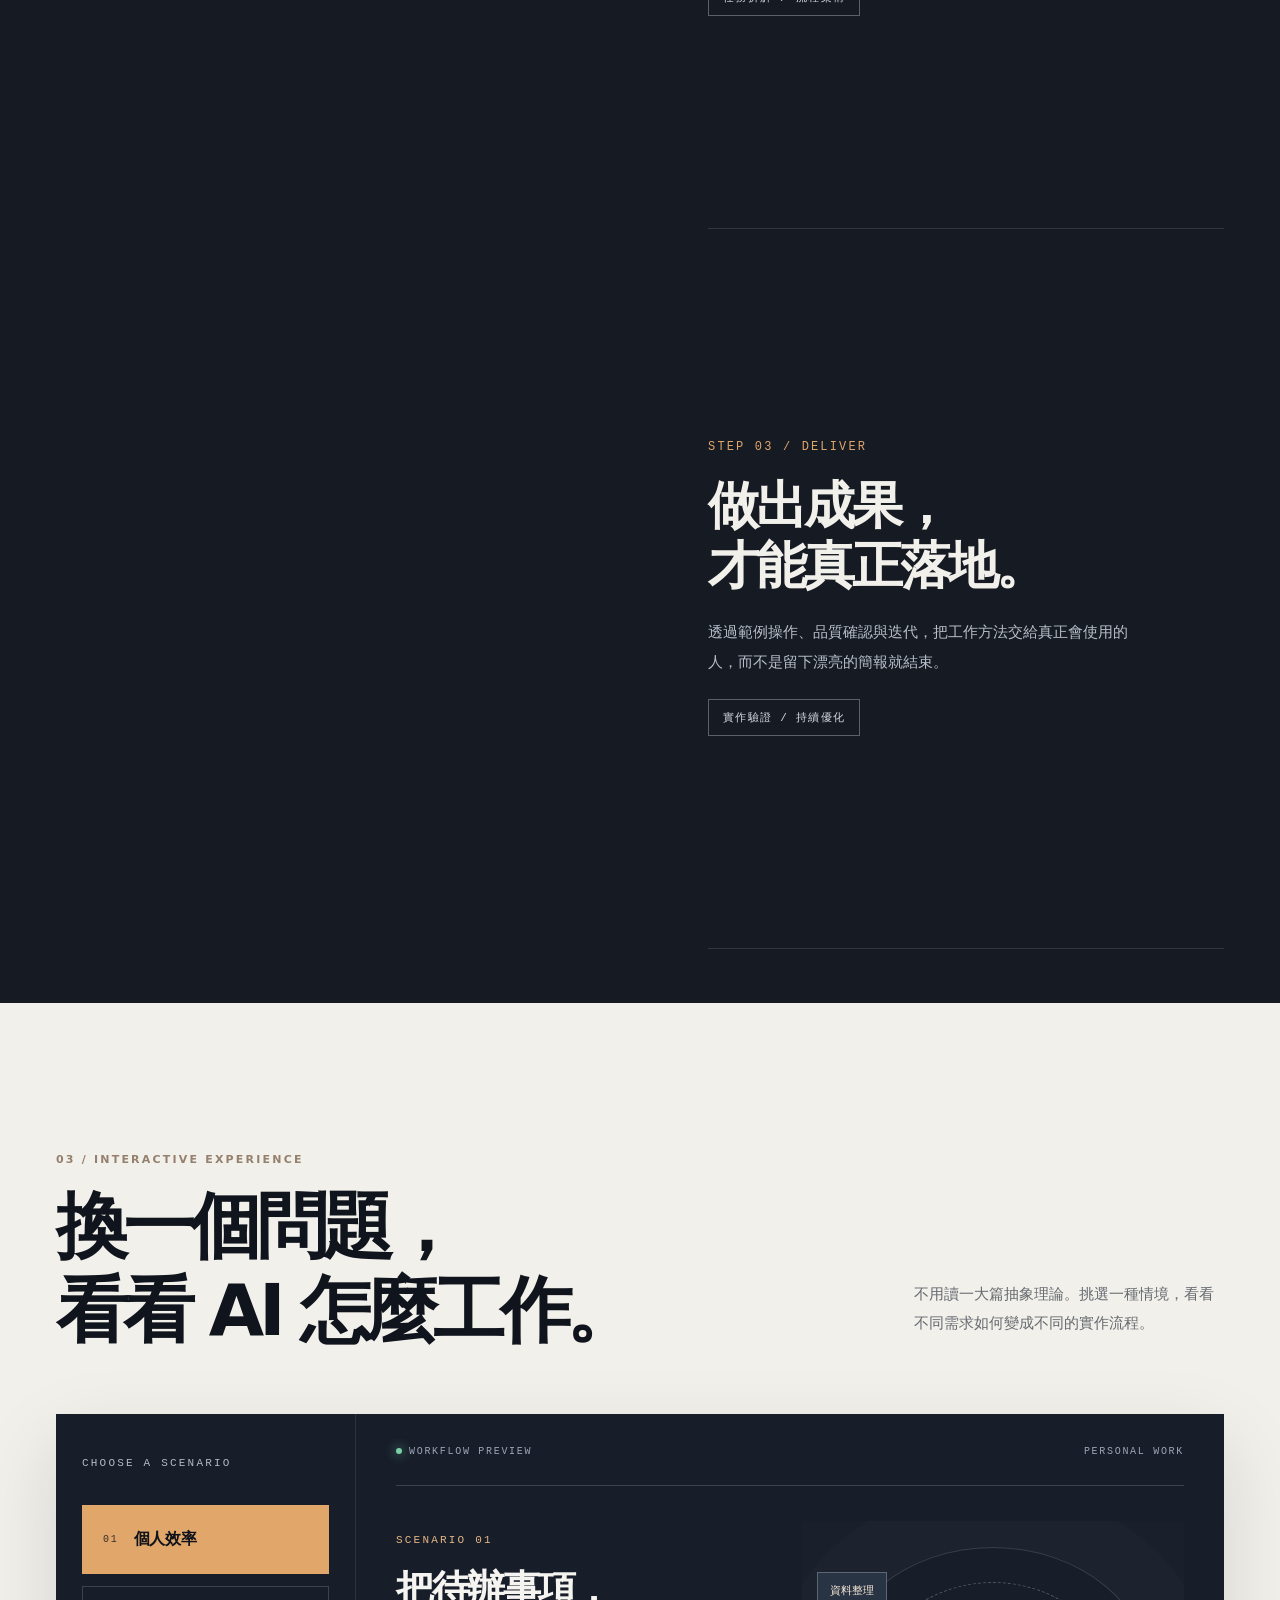
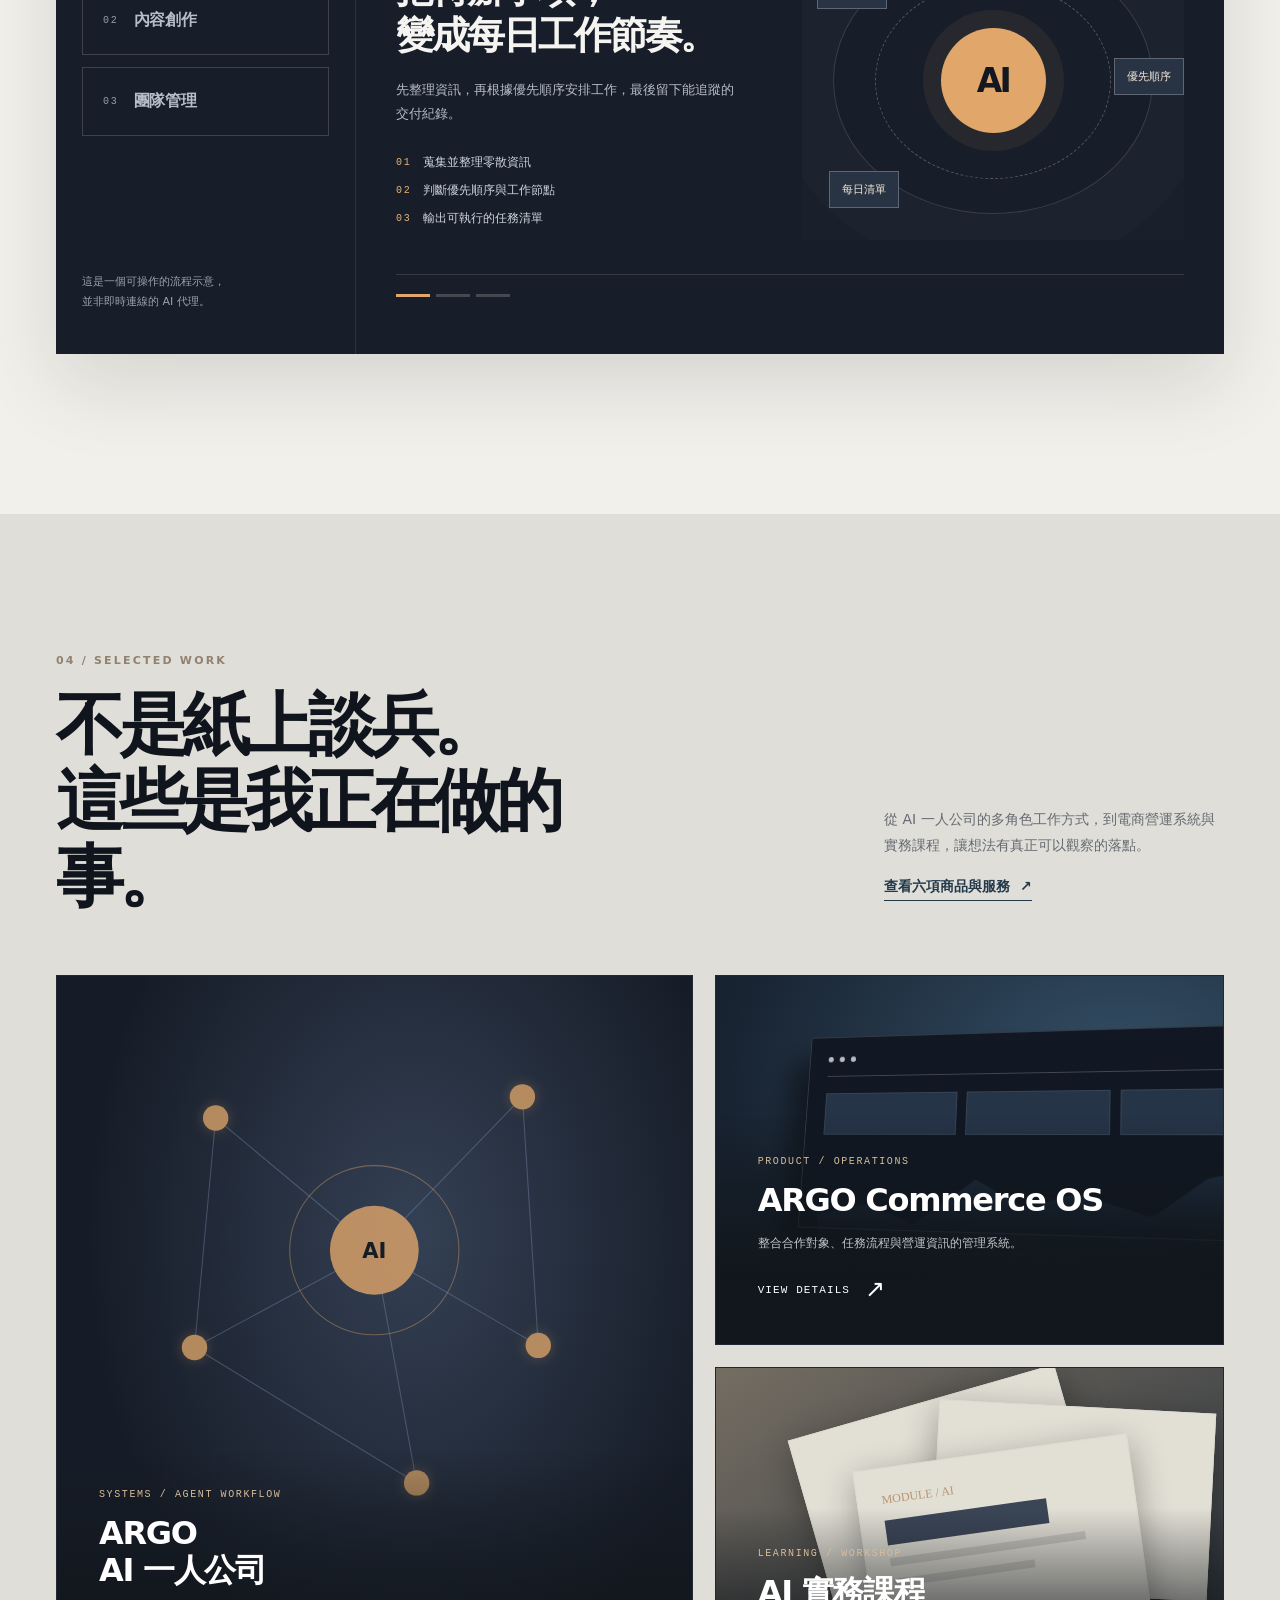
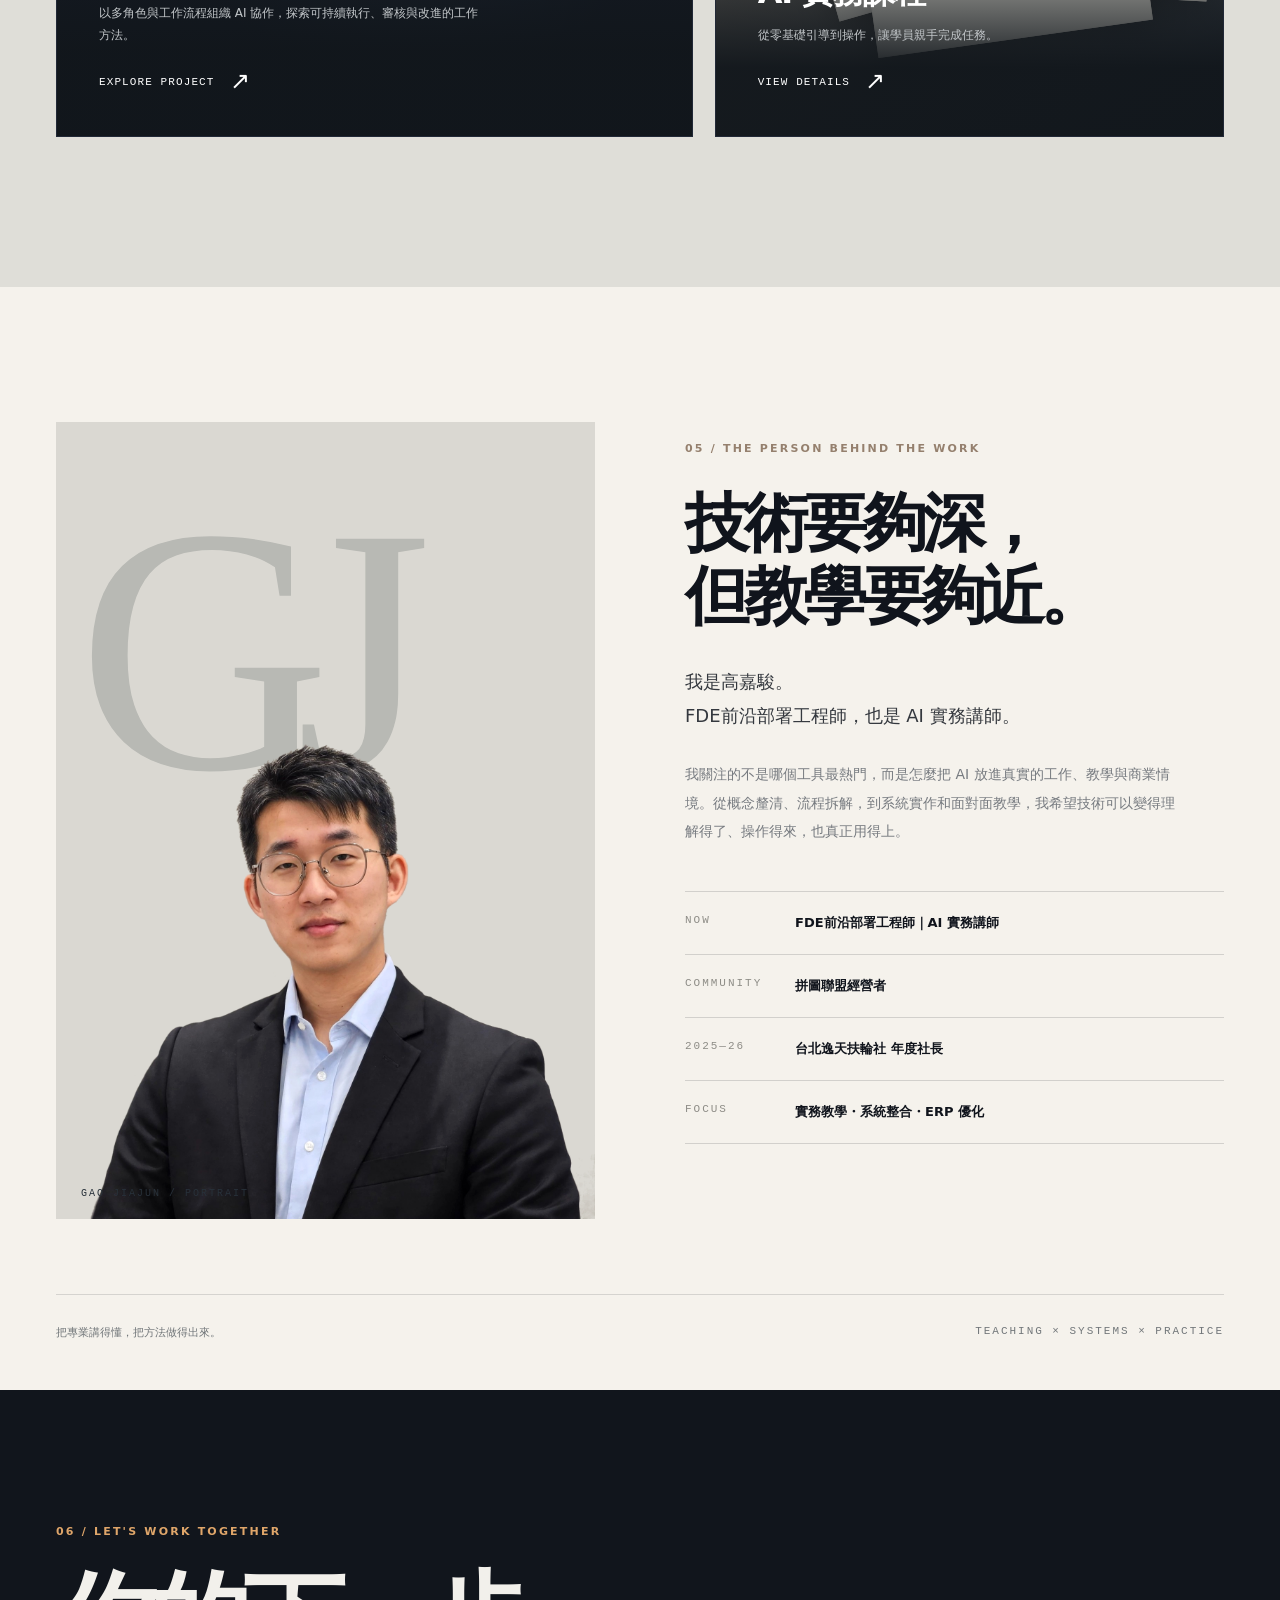
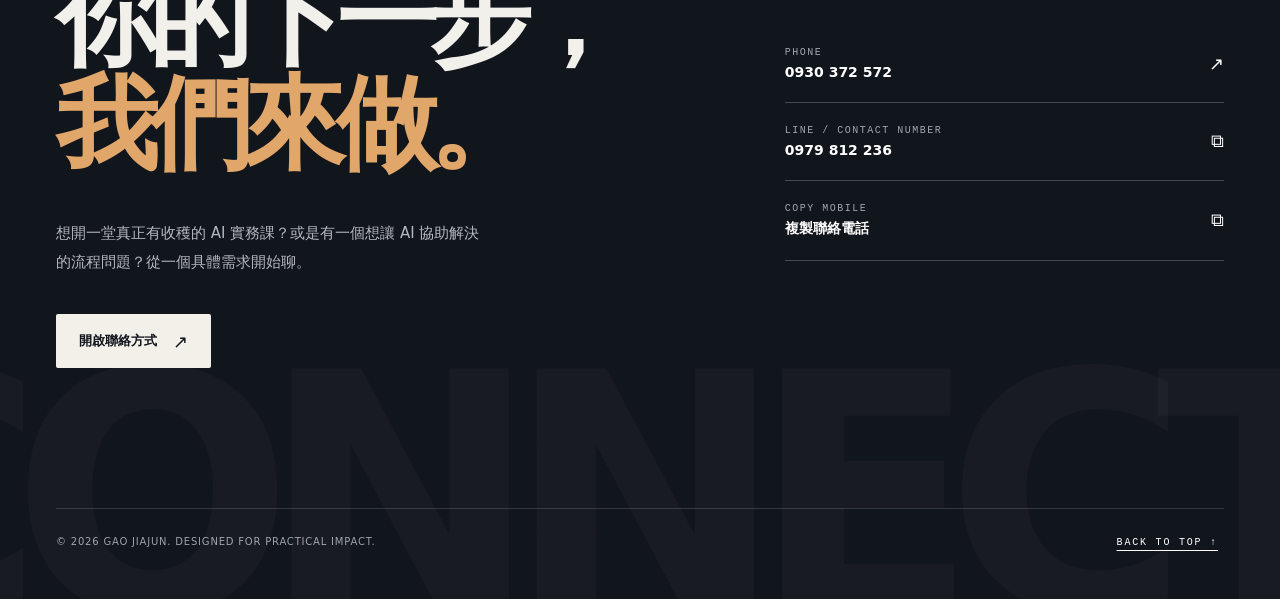
==== commit d43ca31f: "fix(profile): update title to forward deployed engineer" ====
--- a/index.html
+++ b/index.html
@@ -1,15 +1,15 @@
 <!DOCTYPE html>
-<html lang="zh-Hant"><head><meta charset="UTF-8"><meta name="viewport" content="width=device-width, initial-scale=1, viewport-fit=cover"><meta name="theme-color" content="#11141a"><meta name="description" content="高嘉駿｜AI 系統工程師與 AI 實務講師。從 AI 教學、工作流程到系統整合，協助個人與企業讓 AI 真正落地。"><title>高嘉駿 Gao Jiajun｜AI 系統工程師・實務講師</title><link rel="canonical" href="https://kuen0411.github.io/gao-jiajun-website/"><meta property="og:url" content="https://kuen0411.github.io/gao-jiajun-website/"><meta property="og:type" content="website"><meta property="og:locale" content="zh_TW"><meta property="og:title" content="高嘉駿｜把 AI 變成真正的工作力"><meta property="og:description" content="AI 系統工程師與 AI 實務講師。從教學、工作流程到系統整合，讓 AI 真正用在工作中。"><meta property="og:image" content="https://kuen0411.github.io/gao-jiajun-website/assets/portrait.png"><link rel="icon" href="assets/favicon.svg" type="image/svg+xml"><link rel="stylesheet" href="assets/style.css?v=20261030"><noscript><style>.reveal{opacity:1;transform:none}</style></noscript></head><body><a class="skipLink" href="#main">跳至主要內容</a>
+<html lang="zh-Hant"><head><meta charset="UTF-8"><meta name="viewport" content="width=device-width, initial-scale=1, viewport-fit=cover"><meta name="theme-color" content="#11141a"><meta name="description" content="高嘉駿｜FDE前沿部署工程師與 AI 實務講師。從 AI 教學、工作流程到系統整合，協助個人與企業讓 AI 真正落地。"><title>高嘉駿 Gao Jiajun｜FDE前沿部署工程師・實務講師</title><link rel="canonical" href="https://kuen0411.github.io/gao-jiajun-website/"><meta property="og:url" content="https://kuen0411.github.io/gao-jiajun-website/"><meta property="og:type" content="website"><meta property="og:locale" content="zh_TW"><meta property="og:title" content="高嘉駿｜把 AI 變成真正的工作力"><meta property="og:description" content="FDE前沿部署工程師與 AI 實務講師。從教學、工作流程到系統整合，讓 AI 真正用在工作中。"><meta property="og:image" content="https://kuen0411.github.io/gao-jiajun-website/assets/portrait.png"><link rel="icon" href="assets/favicon.svg" type="image/svg+xml"><link rel="stylesheet" href="assets/style.css?v=20261030"><noscript><style>.reveal{opacity:1;transform:none}</style></noscript></head><body><a class="skipLink" href="#main">跳至主要內容</a>
 <div id="progress"></div>
 <header class="nav" id="nav"><div class="wrap navin"><a href="#top" class="brand" aria-label="回到首頁"><div class="monogram">Gj</div><div class="brandname"><strong>高嘉駿</strong><small>GAO JIAJUN</small></div></a><nav class="navlinks" aria-label="主選單"><a href="#philosophy">理念</a><a href="#method">工作方法</a><a href="#lab">互動體驗</a><a href="#projects">實作案例</a><a href="catalog/">商品與服務</a><a href="#about">關於我</a></nav><button class="navcta" data-contact>談談合作 ↗</button><button class="menuBtn" id="menuBtn" aria-expanded="false" aria-controls="mobileNav" aria-label="開啟導覽選單"><span></span><span></span></button></div><nav class="mobileNav" id="mobileNav" aria-label="手機選單"><a href="#philosophy">理念</a><a href="#method">工作方法</a><a href="#lab">互動體驗</a><a href="#projects">實作案例</a><a href="catalog/">商品與服務</a><a href="#about">關於我</a><button data-contact>談談合作 ↗</button></nav></header>
 <main id="main">
-<section class="hero" id="top"><div class="heroNoise"></div><div class="heroGeo" id="heroGeo"></div><div class="heroGhost">GJ</div><img class="heroPhoto" id="heroPhoto" fetchpriority="high" decoding="async" alt="高嘉駿的真實形象照去背版本" src="assets/portrait.png"><div class="heroPhotoShade"></div><div class="wrap heroContent"><div class="eyebrow fine">AI SYSTEMS ENGINEER / PRACTICE EDUCATOR</div><h1 class="heroTitle">讓 AI<br><span class="outline">不只會說。</span><br><span class="splash">開始會做。</span></h1><p class="heroSub">我是高嘉駿。把複雜的 AI，變成每個人都能理解、每個團隊都能真正使用的工作方法。</p><div class="heroActions"><a href="#lab" class="btn solid">體驗我的工作方式 <span class="arrow">↗</span></a><button class="btn ghost" data-contact>與我聊聊 <span class="arrow">↗</span></button></div><div class="heroMeta"><div><strong>AI 實務教學</strong><small>從理解，到自己做出成果</small></div><div><strong>流程與系統</strong><small>從單點工具，到整體運作</small></div><div><strong>商業應用</strong><small>從想法，到具體交付</small></div></div></div><div class="heroSide fine">BUILD THE WAY YOU WORK</div><a href="#philosophy" class="heroScroll fine"><span class="scrollLine"></span>SCROLL TO EXPLORE</a></section>
+<section class="hero" id="top"><div class="heroNoise"></div><div class="heroGeo" id="heroGeo"></div><div class="heroGhost">GJ</div><img class="heroPhoto" id="heroPhoto" fetchpriority="high" decoding="async" alt="高嘉駿的真實形象照去背版本" src="assets/portrait.png"><div class="heroPhotoShade"></div><div class="wrap heroContent"><div class="eyebrow fine">FORWARD DEPLOYED ENGINEER / PRACTICE EDUCATOR</div><h1 class="heroTitle">讓 AI<br><span class="outline">不只會說。</span><br><span class="splash">開始會做。</span></h1><p class="heroSub">我是高嘉駿。把複雜的 AI，變成每個人都能理解、每個團隊都能真正使用的工作方法。</p><div class="heroActions"><a href="#lab" class="btn solid">體驗我的工作方式 <span class="arrow">↗</span></a><button class="btn ghost" data-contact>與我聊聊 <span class="arrow">↗</span></button></div><div class="heroMeta"><div><strong>AI 實務教學</strong><small>從理解，到自己做出成果</small></div><div><strong>流程與系統</strong><small>從單點工具，到整體運作</small></div><div><strong>商業應用</strong><small>從想法，到具體交付</small></div></div></div><div class="heroSide fine">BUILD THE WAY YOU WORK</div><a href="#philosophy" class="heroScroll fine"><span class="scrollLine"></span>SCROLL TO EXPLORE</a></section>
 <div class="ribbon" aria-hidden="true"><span>STRATEGY　·　SYSTEMS　·　EXECUTION　·　LEARN BY DOING　·　從想法到落地　·　STRATEGY　·　SYSTEMS　·　EXECUTION　·　LEARN BY DOING　·　從想法到落地　·　STRATEGY　·　SYSTEMS　·　EXECUTION　·　</span></div>
 <section class="intro" id="philosophy"><div class="wrap"><div class="introTop"><div class="sectionMark fine reveal">01 / POINT OF VIEW</div><h2 class="reveal">AI 的價值，不在於<br>你會多少工具。<br><em>而在於你完成了什麼。</em></h2></div><div class="introBottom"><p class="reveal">工具會一直更新，真正有價值的，是判斷問題、拆解工作、組織資源，最後把結果做出來的能力。我教的不是背指令，而是一套能重複使用的方法。</p><div class="introAside reveal"><strong>教學 × 系統 × 商業實踐</strong><br>讓不熟悉技術的人可以上手，也讓有業務需求的團隊找到可以持續運作的流程。</div></div></div></section>
 <section class="story" id="method"><div class="wrap"><div class="storyHeader"><div><div class="kicker gold">02 / HOW IT WORKS</div><h2 class="reveal">好的 AI 應用，<br>不是一次神奇的回答。</h2></div><p>往下捲動，看看我怎麼把一個模糊的需求，變成可執行、可檢查、可交付的工作。</p></div><div class="storyGrid"><div class="storyVisual"><div class="storyOrbit" id="storyOrbit"><div class="orbitCenter"><div id="orbitText">理解</div><small id="orbitSub">DISCOVER</small></div><div class="orbitNode active" data-node="0"><b>01</b><small>理解</small></div><div class="orbitNode" data-node="1"><b>02</b><small>設計</small></div><div class="orbitNode" data-node="2"><b>03</b><small>交付</small></div></div></div><div class="storySteps"><article class="storyStep active" data-step="0"><div class="storyNum fine">STEP 01 / DISCOVER</div><h3>先找出<br>真正的問題。</h3><p>先理解工作情境、目標、限制與使用者，而不是一開始就推薦十種 AI 工具。</p><span class="storyTag fine">需求診斷 / 問題定義</span></article><article class="storyStep" data-step="1"><div class="storyNum fine">STEP 02 / DESIGN</div><h3>把想法<br>變成一套流程。</h3><p>將任務分段，配置工具、步驟與檢查節點，讓原本靠運氣的結果逐步變成穩定的做法。</p><span class="storyTag fine">任務拆解 / 流程架構</span></article><article class="storyStep" data-step="2"><div class="storyNum fine">STEP 03 / DELIVER</div><h3>做出成果，<br>才能真正落地。</h3><p>透過範例操作、品質確認與迭代，把工作方法交給真正會使用的人，而不是留下漂亮的簡報就結束。</p><span class="storyTag fine">實作驗證 / 持續優化</span></article></div></div></div></section>
 <section class="lab" id="lab"><div class="wrap"><div class="labTop"><div><div class="kicker" style="color:#95806e">03 / INTERACTIVE EXPERIENCE</div><h2 class="reveal">換一個問題，<br>看看 AI 怎麼工作。</h2></div><p class="labIntro">不用讀一大篇抽象理論。挑選一種情境，看看不同需求如何變成不同的實作流程。</p></div><div class="workbench reveal"><div class="labMenu"><div class="labMenuTitle fine">CHOOSE A SCENARIO</div><button class="labTab active" data-tab="0" aria-pressed="true"><span class="tabNumber fine">01</span><span class="tabText">個人效率</span></button><button class="labTab" data-tab="1" aria-pressed="false"><span class="tabNumber fine">02</span><span class="tabText">內容創作</span></button><button class="labTab" data-tab="2" aria-pressed="false"><span class="tabNumber fine">03</span><span class="tabText">團隊管理</span></button><div class="labMenuFoot">這是一個可操作的流程示意，<br>並非即時連線的 AI 代理。</div></div><div class="labScreen"><div class="screenTop fine"><div><span class="liveDot"></span>WORKFLOW PREVIEW</div><div id="screenTag">PERSONAL WORK</div></div><div class="screenContent"><div class="screenWords" id="screenWords"><div class="screenIndex fine" id="screenIndex">SCENARIO 01</div><h3 id="screenTitle">把待辦事項，<br>變成每日工作節奏。</h3><p id="screenDesc">先整理資訊，再根據優先順序安排工作，最後留下能追蹤的交付紀錄。</p><div class="stepList" id="stepList"></div></div><div class="screenDiagram"><div class="diagramMain" id="diagramMain">AI</div><span class="diagramSat a" id="satA">需求</span><span class="diagramSat b" id="satB">流程</span><span class="diagramSat c" id="satC">成果</span></div></div><div class="screenFooter" id="screenFooter"><span class="active"></span><span></span><span></span></div></div></div></div></section>
 <section class="work" id="projects"><div class="wrap"><div class="workHeader"><div><div class="kicker" style="color:#928171">04 / SELECTED WORK</div><h2 class="reveal">不是紙上談兵。<br>這些是我正在做的事。</h2></div><p>從 AI 一人公司的多角色工作方式，到電商營運系統與實務課程，讓想法有真正可以觀察的落點。<a class="catalogInline" href="catalog/">查看六項商品與服務 <span aria-hidden="true">↗</span></a></p></div><div class="caseGrid"><article class="case large reveal" role="button" tabindex="0" data-case="argo" aria-label="查看 ARGO 一人公司詳情"><div class="caseUI"><svg class="network" viewBox="0 0 600 720" preserveAspectRatio="xMidYMid slice" aria-hidden="true"><g id="networkScene"><line class="netline" x1="300" y1="260" x2="150" y2="135"/><line class="netline" x1="300" y1="260" x2="440" y2="115"/><line class="netline" x1="300" y1="260" x2="130" y2="352"/><line class="netline" x1="300" y1="260" x2="455" y2="350"/><line class="netline" x1="300" y1="260" x2="340" y2="480"/><line class="netline" x1="440" y1="115" x2="455" y2="350"/><line class="netline" x1="150" y1="135" x2="130" y2="352"/><line class="netline" x1="130" y1="352" x2="340" y2="480"/><circle cx="300" cy="260" r="80" fill="none" stroke="#e0a66a" stroke-opacity=".5"/><circle cx="300" cy="260" r="42" fill="#e0a66a"/><text x="300" y="267" fill="#11151b" text-anchor="middle" font-size="20" font-weight="800">AI</text><circle class="netnode" cx="150" cy="135" r="12"/><circle class="netnode" cx="440" cy="115" r="12"/><circle class="netnode" cx="130" cy="352" r="12"/><circle class="netnode" cx="455" cy="350" r="12"/><circle class="netnode" cx="340" cy="480" r="12"/></g></svg></div><div class="caseContent"><div class="caseType fine">SYSTEMS / AGENT WORKFLOW</div><h3>ARGO<br>AI 一人公司</h3><p>以多角色與工作流程組織 AI 協作，探索可持續執行、審核與改進的工作方法。</p><div class="case-link fine">EXPLORE PROJECT <span class="arrow">↗</span></div></div></article><article class="case reveal" role="button" tabindex="0" data-case="commerce" aria-label="查看 ARGO Commerce OS 詳情"><div class="caseUI" style="background:radial-gradient(ellipse at 80% 25%,#344f66,#182331 70%)"><div class="commerceUI"><div class="miniheader"><span></span><span></span><span></span></div><div class="ministats"><i></i><i></i><i></i></div><div class="minichart"></div></div></div><div class="caseContent"><div class="caseType fine">PRODUCT / OPERATIONS</div><h3>ARGO Commerce OS</h3><p>整合合作對象、任務流程與營運資訊的管理系統。</p><div class="case-link fine">VIEW DETAILS <span class="arrow">↗</span></div></div></article><article class="case reveal" role="button" tabindex="0" data-case="course" aria-label="查看 AI 實務課程詳情"><div class="caseUI" style="background:linear-gradient(145deg,#746d62,#252e38)"><div class="courseUI"><div class="paperCard"></div><div class="paperCard"></div><div class="paperCard"><div class="littleNumber">MODULE / AI</div><div class="fakeLine bold"></div><div class="fakeLine" style="width:87%"></div><div class="fakeLine" style="width:63%"></div></div></div></div><div class="caseContent"><div class="caseType fine">LEARNING / WORKSHOP</div><h3>AI 實務課程</h3><p>從零基礎引導到操作，讓學員親手完成任務。</p><div class="case-link fine">VIEW DETAILS <span class="arrow">↗</span></div></div></article></div></div></section>
-<section class="about" id="about"><div class="wrap"><div class="aboutGrid"><div class="aboutPhoto reveal"><img src="assets/portrait.png" loading="lazy" decoding="async" alt="高嘉駿本人去背專業形象照"><div class="aboutCap fine">GAO JIAJUN / PORTRAIT</div></div><div class="aboutWords"><div class="kicker" style="color:#95806e">05 / THE PERSON BEHIND THE WORK</div><h2 class="reveal">技術要夠深，<br>但教學要夠近。</h2><p class="aboutLead">我是高嘉駿。<br>AI 系統工程師，也是 AI 實務講師。</p><p class="aboutDesc">我關注的不是哪個工具最熱門，而是怎麼把 AI 放進真實的工作、教學與商業情境。從概念釐清、流程拆解，到系統實作和面對面教學，我希望技術可以變得理解得了、操作得來，也真正用得上。</p><div class="career"><div class="careerRow"><span class="fine">NOW</span><strong>AI 系統工程師｜AI 實務講師</strong></div><div class="careerRow"><span class="fine">COMMUNITY</span><strong>拼圖聯盟經營者</strong></div><div class="careerRow"><span class="fine">2025—26</span><strong>台北逸天扶輪社 年度社長</strong></div><div class="careerRow"><span class="fine">FOCUS</span><strong>實務教學・系統整合・ERP 優化</strong></div></div></div></div><div class="aboutFoot"><span>把專業講得懂，把方法做得出來。</span><span class="fine">TEACHING × SYSTEMS × PRACTICE</span></div></div></section>
+<section class="about" id="about"><div class="wrap"><div class="aboutGrid"><div class="aboutPhoto reveal"><img src="assets/portrait.png" loading="lazy" decoding="async" alt="高嘉駿本人去背專業形象照"><div class="aboutCap fine">GAO JIAJUN / PORTRAIT</div></div><div class="aboutWords"><div class="kicker" style="color:#95806e">05 / THE PERSON BEHIND THE WORK</div><h2 class="reveal">技術要夠深，<br>但教學要夠近。</h2><p class="aboutLead">我是高嘉駿。<br>FDE前沿部署工程師，也是 AI 實務講師。</p><p class="aboutDesc">我關注的不是哪個工具最熱門，而是怎麼把 AI 放進真實的工作、教學與商業情境。從概念釐清、流程拆解，到系統實作和面對面教學，我希望技術可以變得理解得了、操作得來，也真正用得上。</p><div class="career"><div class="careerRow"><span class="fine">NOW</span><strong>FDE前沿部署工程師｜AI 實務講師</strong></div><div class="careerRow"><span class="fine">COMMUNITY</span><strong>拼圖聯盟經營者</strong></div><div class="careerRow"><span class="fine">2025—26</span><strong>台北逸天扶輪社 年度社長</strong></div><div class="careerRow"><span class="fine">FOCUS</span><strong>實務教學・系統整合・ERP 優化</strong></div></div></div></div><div class="aboutFoot"><span>把專業講得懂，把方法做得出來。</span><span class="fine">TEACHING × SYSTEMS × PRACTICE</span></div></div></section>
 <section class="contact" id="contact"><div class="wrap"><div class="contactGrid"><div><div class="kicker gold">06 / LET'S WORK TOGETHER</div><h2 class="reveal">你的下一步，<br><span>我們來做。</span></h2><p>想開一堂真正有收穫的 AI 實務課？或是有一個想讓 AI 協助解決的流程問題？從一個具體需求開始聊。</p><button class="btn solid" style="margin-top:22px" data-contact>開啟聯絡方式 <span class="arrow">↗</span></button></div><div class="contactDetails"><a href="tel:+886930372572"><span><small class="fine">PHONE</small><b>0930 372 572</b></span><span class="arrow">↗</span></a><button data-copy="0979812236"><span><small class="fine">LINE / CONTACT NUMBER</small><b>0979 812 236</b></span><span class="arrow">⧉</span></button><button data-copy="0930372572"><span><small class="fine">COPY MOBILE</small><b>複製聯絡電話</b></span><span class="arrow">⧉</span></button></div></div><div class="foot"><div>© 2026 GAO JIAJUN. DESIGNED FOR PRACTICAL IMPACT.</div><button class="backTop fine" id="backTop">BACK TO TOP ↑</button></div></div></section>
 </main>
 <div class="modalOverlay" id="modalOverlay" role="presentation"><div class="modal" role="dialog" aria-modal="true" aria-labelledby="modalTitle" tabindex="-1"><button class="modalClose" id="modalClose" aria-label="關閉視窗">×</button><div class="kicker" style="color:#9b8064" id="modalKicker">PROJECT / DETAIL</div><h2 id="modalTitle">專案資訊</h2><p id="modalDesc"></p><div class="modalList" id="modalList"></div><button class="modalAction" id="modalAction">聯絡討論 <span>↗</span></button></div></div><div class="toast" id="toast" role="status" aria-live="polite">已複製</div>
--- a/assets/style.css
+++ b/assets/style.css
@@ -16,3 +16,6 @@
 .skipLink{position:fixed;top:8px;left:8px;z-index:200;transform:translateY(-160%);background:var(--accent);color:var(--ink);padding:12px 18px;font-weight:700}.skipLink:focus{transform:none}
 @media(min-width:801px) and (max-height:780px){.hero{min-height:860px}.heroContent{justify-content:flex-start;padding-top:125px}}
 @media(max-width:360px){.heroPhoto{height:46%;right:-32%}}
+
+.catalogInline{display:inline-flex;align-items:center;gap:10px;margin-top:18px;padding-bottom:4px;border-bottom:1px solid currentColor;color:#23394a;font-weight:700;line-height:1.4;transition:color .2s}
+.catalogInline:hover{color:#a47543}
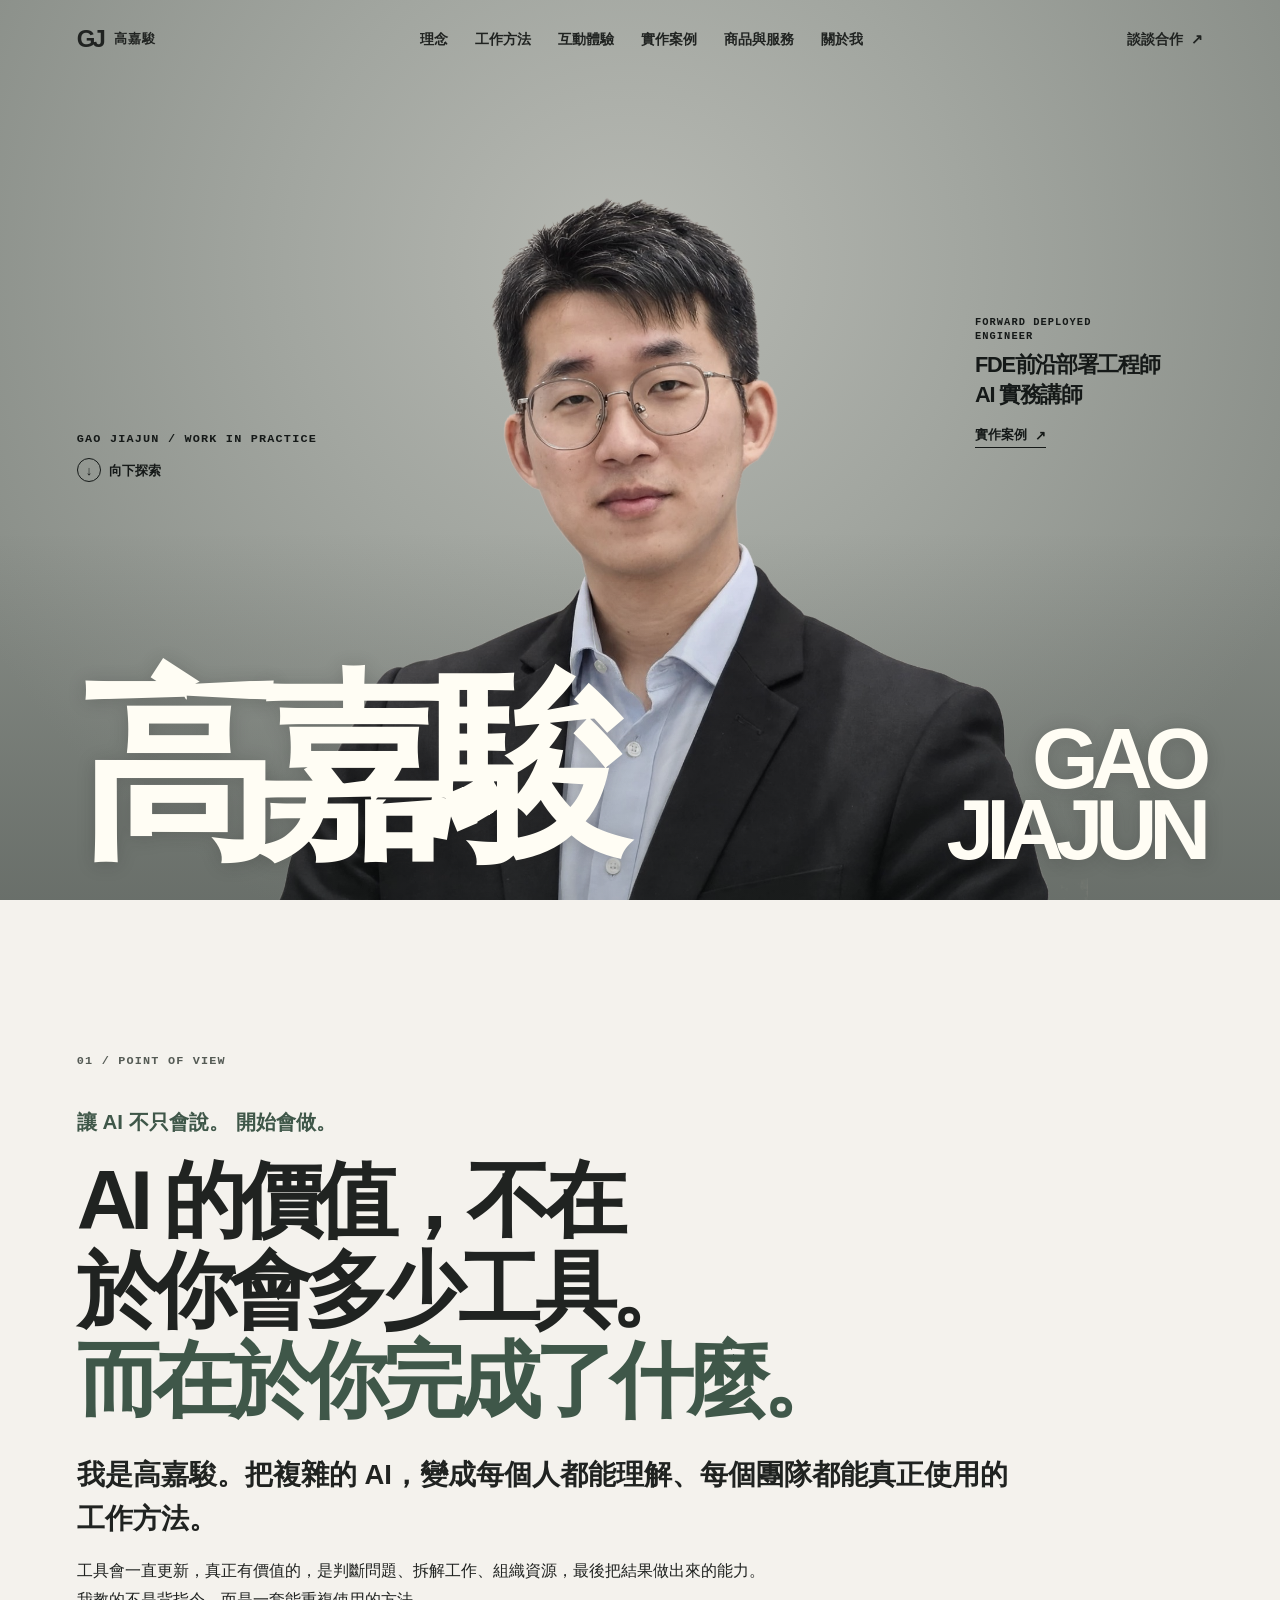
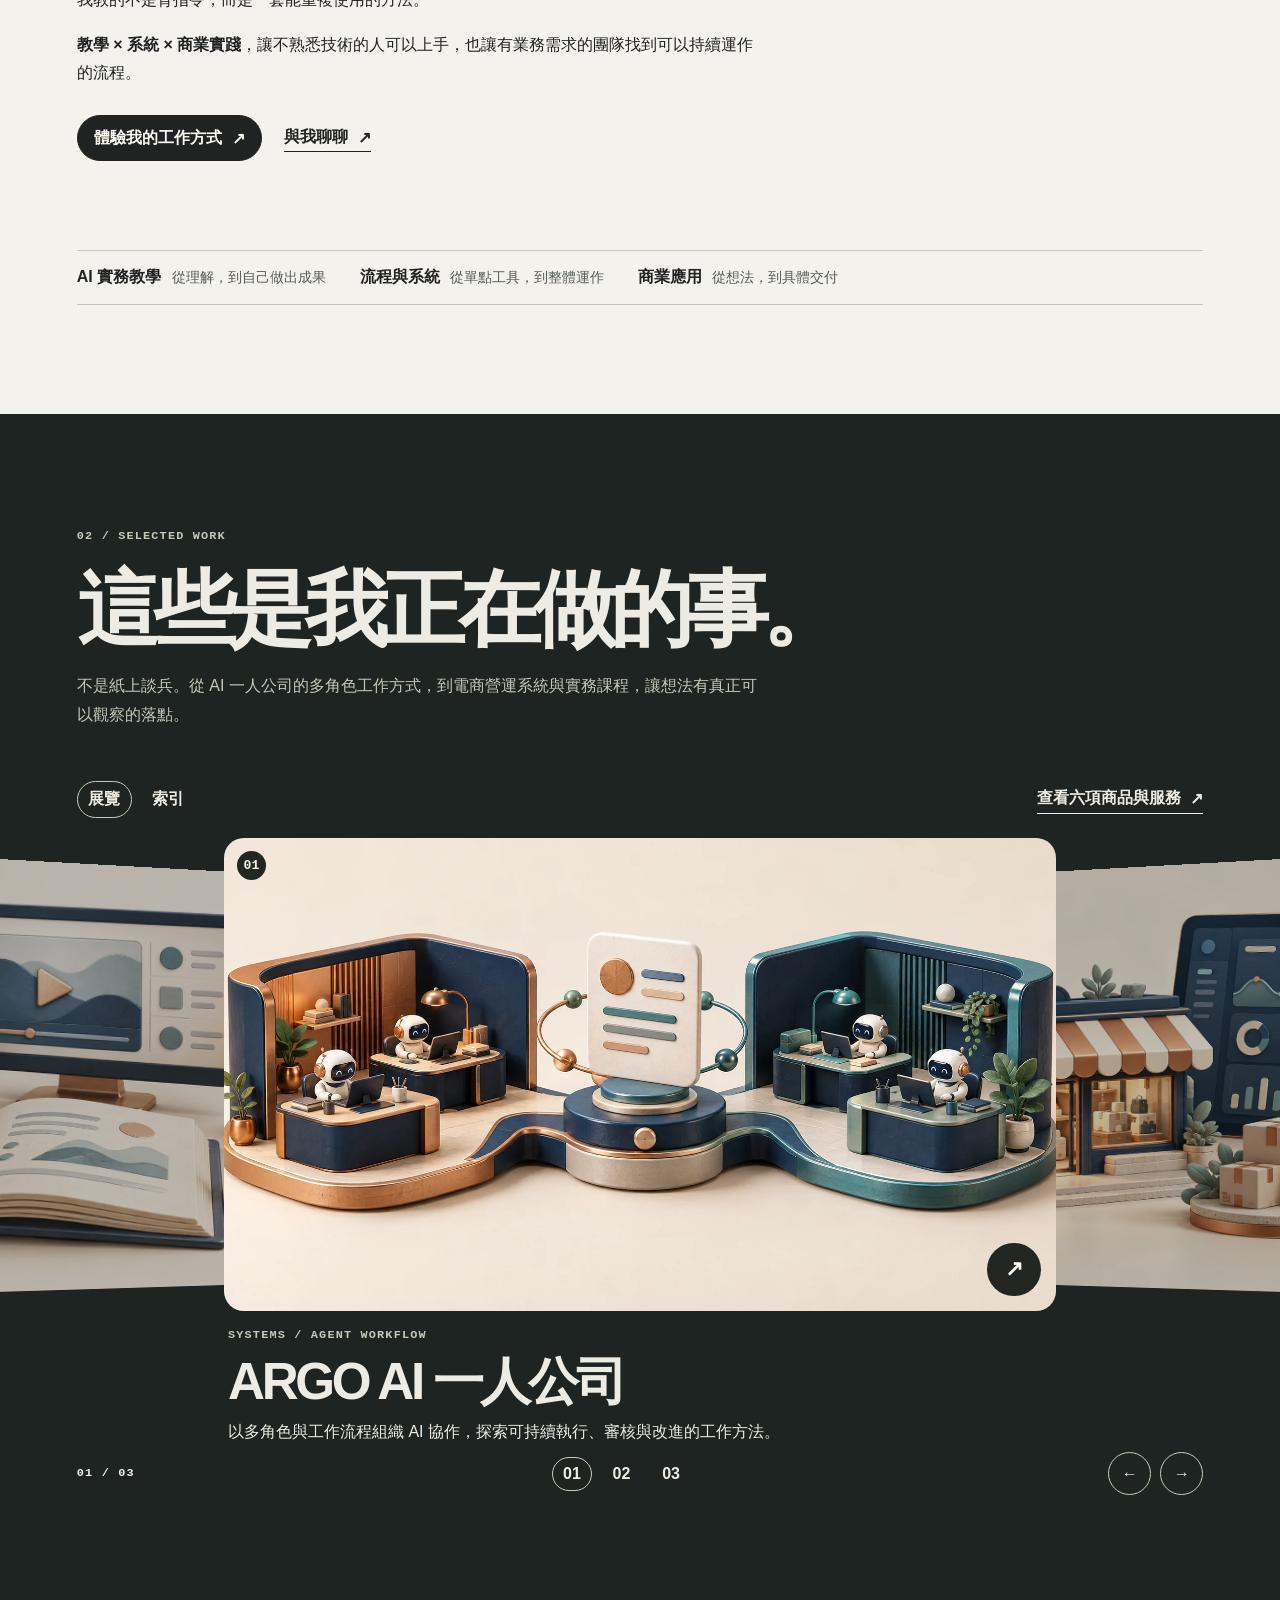
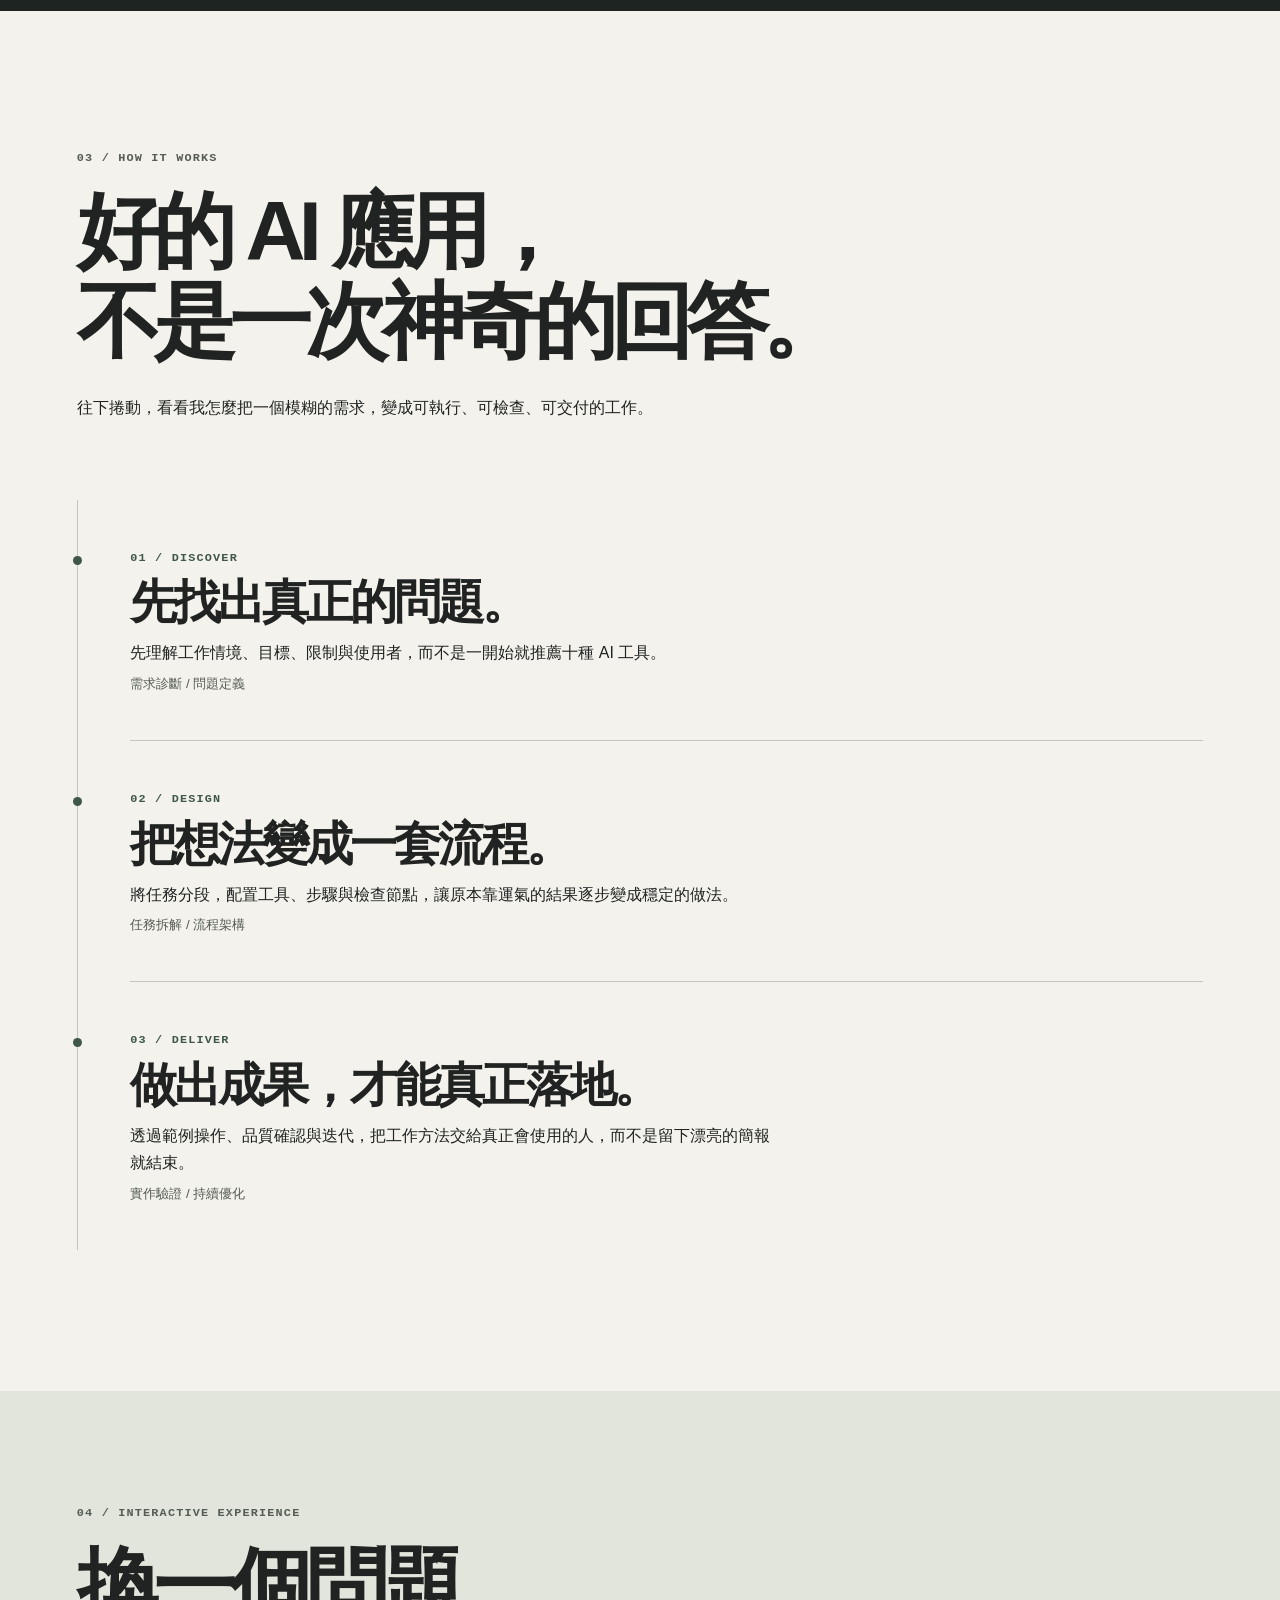
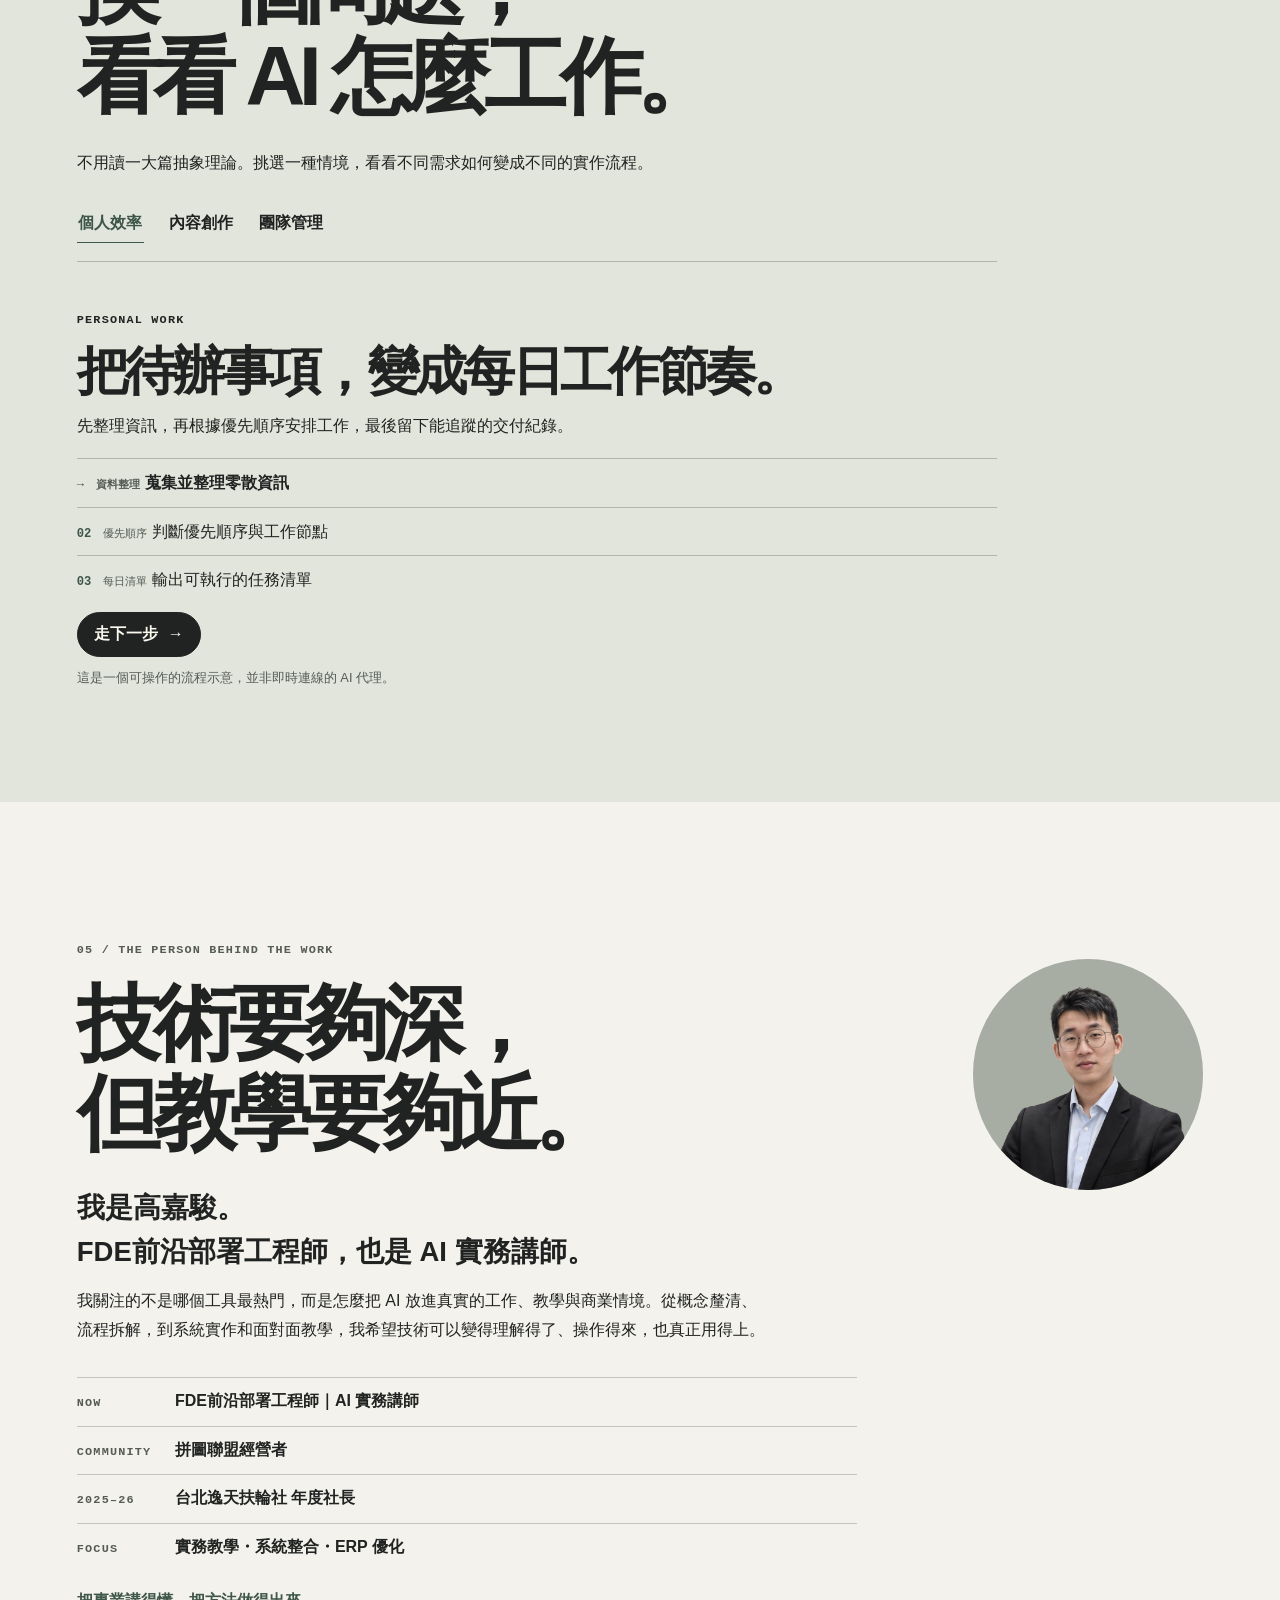
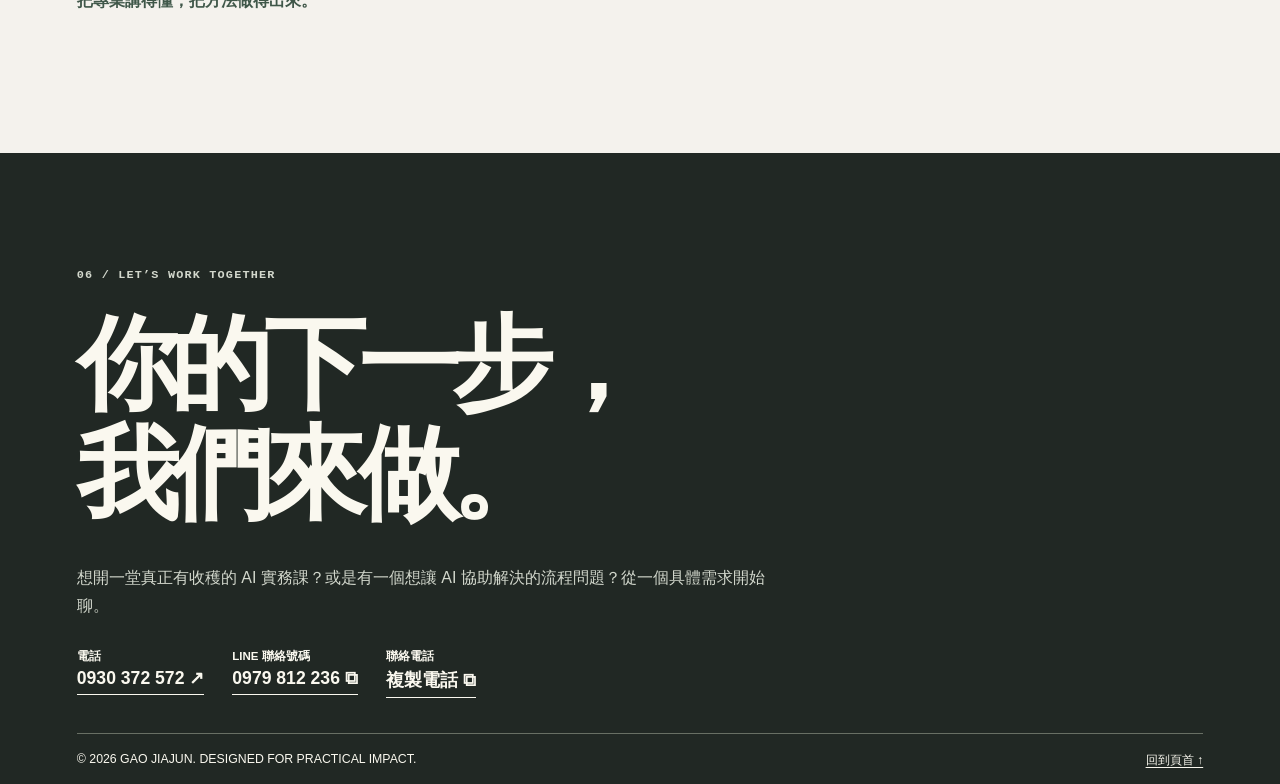
==== commit 2c79baa5: "fix(website): redesign portrait, case gallery and service catalog" ====
--- a/index.html
+++ b/index.html
@@ -1,16 +1,254 @@
-<!DOCTYPE html>
-<html lang="zh-Hant"><head><meta charset="UTF-8"><meta name="viewport" content="width=device-width, initial-scale=1, viewport-fit=cover"><meta name="theme-color" content="#11141a"><meta name="description" content="高嘉駿｜FDE前沿部署工程師與 AI 實務講師。從 AI 教學、工作流程到系統整合，協助個人與企業讓 AI 真正落地。"><title>高嘉駿 Gao Jiajun｜FDE前沿部署工程師・實務講師</title><link rel="canonical" href="https://kuen0411.github.io/gao-jiajun-website/"><meta property="og:url" content="https://kuen0411.github.io/gao-jiajun-website/"><meta property="og:type" content="website"><meta property="og:locale" content="zh_TW"><meta property="og:title" content="高嘉駿｜把 AI 變成真正的工作力"><meta property="og:description" content="FDE前沿部署工程師與 AI 實務講師。從教學、工作流程到系統整合，讓 AI 真正用在工作中。"><meta property="og:image" content="https://kuen0411.github.io/gao-jiajun-website/assets/portrait.png"><link rel="icon" href="assets/favicon.svg" type="image/svg+xml"><link rel="stylesheet" href="assets/style.css?v=20261030"><noscript><style>.reveal{opacity:1;transform:none}</style></noscript></head><body><a class="skipLink" href="#main">跳至主要內容</a>
-<div id="progress"></div>
-<header class="nav" id="nav"><div class="wrap navin"><a href="#top" class="brand" aria-label="回到首頁"><div class="monogram">Gj</div><div class="brandname"><strong>高嘉駿</strong><small>GAO JIAJUN</small></div></a><nav class="navlinks" aria-label="主選單"><a href="#philosophy">理念</a><a href="#method">工作方法</a><a href="#lab">互動體驗</a><a href="#projects">實作案例</a><a href="catalog/">商品與服務</a><a href="#about">關於我</a></nav><button class="navcta" data-contact>談談合作 ↗</button><button class="menuBtn" id="menuBtn" aria-expanded="false" aria-controls="mobileNav" aria-label="開啟導覽選單"><span></span><span></span></button></div><nav class="mobileNav" id="mobileNav" aria-label="手機選單"><a href="#philosophy">理念</a><a href="#method">工作方法</a><a href="#lab">互動體驗</a><a href="#projects">實作案例</a><a href="catalog/">商品與服務</a><a href="#about">關於我</a><button data-contact>談談合作 ↗</button></nav></header>
-<main id="main">
-<section class="hero" id="top"><div class="heroNoise"></div><div class="heroGeo" id="heroGeo"></div><div class="heroGhost">GJ</div><img class="heroPhoto" id="heroPhoto" fetchpriority="high" decoding="async" alt="高嘉駿的真實形象照去背版本" src="assets/portrait.png"><div class="heroPhotoShade"></div><div class="wrap heroContent"><div class="eyebrow fine">FORWARD DEPLOYED ENGINEER / PRACTICE EDUCATOR</div><h1 class="heroTitle">讓 AI<br><span class="outline">不只會說。</span><br><span class="splash">開始會做。</span></h1><p class="heroSub">我是高嘉駿。把複雜的 AI，變成每個人都能理解、每個團隊都能真正使用的工作方法。</p><div class="heroActions"><a href="#lab" class="btn solid">體驗我的工作方式 <span class="arrow">↗</span></a><button class="btn ghost" data-contact>與我聊聊 <span class="arrow">↗</span></button></div><div class="heroMeta"><div><strong>AI 實務教學</strong><small>從理解，到自己做出成果</small></div><div><strong>流程與系統</strong><small>從單點工具，到整體運作</small></div><div><strong>商業應用</strong><small>從想法，到具體交付</small></div></div></div><div class="heroSide fine">BUILD THE WAY YOU WORK</div><a href="#philosophy" class="heroScroll fine"><span class="scrollLine"></span>SCROLL TO EXPLORE</a></section>
-<div class="ribbon" aria-hidden="true"><span>STRATEGY　·　SYSTEMS　·　EXECUTION　·　LEARN BY DOING　·　從想法到落地　·　STRATEGY　·　SYSTEMS　·　EXECUTION　·　LEARN BY DOING　·　從想法到落地　·　STRATEGY　·　SYSTEMS　·　EXECUTION　·　</span></div>
-<section class="intro" id="philosophy"><div class="wrap"><div class="introTop"><div class="sectionMark fine reveal">01 / POINT OF VIEW</div><h2 class="reveal">AI 的價值，不在於<br>你會多少工具。<br><em>而在於你完成了什麼。</em></h2></div><div class="introBottom"><p class="reveal">工具會一直更新，真正有價值的，是判斷問題、拆解工作、組織資源，最後把結果做出來的能力。我教的不是背指令，而是一套能重複使用的方法。</p><div class="introAside reveal"><strong>教學 × 系統 × 商業實踐</strong><br>讓不熟悉技術的人可以上手，也讓有業務需求的團隊找到可以持續運作的流程。</div></div></div></section>
-<section class="story" id="method"><div class="wrap"><div class="storyHeader"><div><div class="kicker gold">02 / HOW IT WORKS</div><h2 class="reveal">好的 AI 應用，<br>不是一次神奇的回答。</h2></div><p>往下捲動，看看我怎麼把一個模糊的需求，變成可執行、可檢查、可交付的工作。</p></div><div class="storyGrid"><div class="storyVisual"><div class="storyOrbit" id="storyOrbit"><div class="orbitCenter"><div id="orbitText">理解</div><small id="orbitSub">DISCOVER</small></div><div class="orbitNode active" data-node="0"><b>01</b><small>理解</small></div><div class="orbitNode" data-node="1"><b>02</b><small>設計</small></div><div class="orbitNode" data-node="2"><b>03</b><small>交付</small></div></div></div><div class="storySteps"><article class="storyStep active" data-step="0"><div class="storyNum fine">STEP 01 / DISCOVER</div><h3>先找出<br>真正的問題。</h3><p>先理解工作情境、目標、限制與使用者，而不是一開始就推薦十種 AI 工具。</p><span class="storyTag fine">需求診斷 / 問題定義</span></article><article class="storyStep" data-step="1"><div class="storyNum fine">STEP 02 / DESIGN</div><h3>把想法<br>變成一套流程。</h3><p>將任務分段，配置工具、步驟與檢查節點，讓原本靠運氣的結果逐步變成穩定的做法。</p><span class="storyTag fine">任務拆解 / 流程架構</span></article><article class="storyStep" data-step="2"><div class="storyNum fine">STEP 03 / DELIVER</div><h3>做出成果，<br>才能真正落地。</h3><p>透過範例操作、品質確認與迭代，把工作方法交給真正會使用的人，而不是留下漂亮的簡報就結束。</p><span class="storyTag fine">實作驗證 / 持續優化</span></article></div></div></div></section>
-<section class="lab" id="lab"><div class="wrap"><div class="labTop"><div><div class="kicker" style="color:#95806e">03 / INTERACTIVE EXPERIENCE</div><h2 class="reveal">換一個問題，<br>看看 AI 怎麼工作。</h2></div><p class="labIntro">不用讀一大篇抽象理論。挑選一種情境，看看不同需求如何變成不同的實作流程。</p></div><div class="workbench reveal"><div class="labMenu"><div class="labMenuTitle fine">CHOOSE A SCENARIO</div><button class="labTab active" data-tab="0" aria-pressed="true"><span class="tabNumber fine">01</span><span class="tabText">個人效率</span></button><button class="labTab" data-tab="1" aria-pressed="false"><span class="tabNumber fine">02</span><span class="tabText">內容創作</span></button><button class="labTab" data-tab="2" aria-pressed="false"><span class="tabNumber fine">03</span><span class="tabText">團隊管理</span></button><div class="labMenuFoot">這是一個可操作的流程示意，<br>並非即時連線的 AI 代理。</div></div><div class="labScreen"><div class="screenTop fine"><div><span class="liveDot"></span>WORKFLOW PREVIEW</div><div id="screenTag">PERSONAL WORK</div></div><div class="screenContent"><div class="screenWords" id="screenWords"><div class="screenIndex fine" id="screenIndex">SCENARIO 01</div><h3 id="screenTitle">把待辦事項，<br>變成每日工作節奏。</h3><p id="screenDesc">先整理資訊，再根據優先順序安排工作，最後留下能追蹤的交付紀錄。</p><div class="stepList" id="stepList"></div></div><div class="screenDiagram"><div class="diagramMain" id="diagramMain">AI</div><span class="diagramSat a" id="satA">需求</span><span class="diagramSat b" id="satB">流程</span><span class="diagramSat c" id="satC">成果</span></div></div><div class="screenFooter" id="screenFooter"><span class="active"></span><span></span><span></span></div></div></div></div></section>
-<section class="work" id="projects"><div class="wrap"><div class="workHeader"><div><div class="kicker" style="color:#928171">04 / SELECTED WORK</div><h2 class="reveal">不是紙上談兵。<br>這些是我正在做的事。</h2></div><p>從 AI 一人公司的多角色工作方式，到電商營運系統與實務課程，讓想法有真正可以觀察的落點。<a class="catalogInline" href="catalog/">查看六項商品與服務 <span aria-hidden="true">↗</span></a></p></div><div class="caseGrid"><article class="case large reveal" role="button" tabindex="0" data-case="argo" aria-label="查看 ARGO 一人公司詳情"><div class="caseUI"><svg class="network" viewBox="0 0 600 720" preserveAspectRatio="xMidYMid slice" aria-hidden="true"><g id="networkScene"><line class="netline" x1="300" y1="260" x2="150" y2="135"/><line class="netline" x1="300" y1="260" x2="440" y2="115"/><line class="netline" x1="300" y1="260" x2="130" y2="352"/><line class="netline" x1="300" y1="260" x2="455" y2="350"/><line class="netline" x1="300" y1="260" x2="340" y2="480"/><line class="netline" x1="440" y1="115" x2="455" y2="350"/><line class="netline" x1="150" y1="135" x2="130" y2="352"/><line class="netline" x1="130" y1="352" x2="340" y2="480"/><circle cx="300" cy="260" r="80" fill="none" stroke="#e0a66a" stroke-opacity=".5"/><circle cx="300" cy="260" r="42" fill="#e0a66a"/><text x="300" y="267" fill="#11151b" text-anchor="middle" font-size="20" font-weight="800">AI</text><circle class="netnode" cx="150" cy="135" r="12"/><circle class="netnode" cx="440" cy="115" r="12"/><circle class="netnode" cx="130" cy="352" r="12"/><circle class="netnode" cx="455" cy="350" r="12"/><circle class="netnode" cx="340" cy="480" r="12"/></g></svg></div><div class="caseContent"><div class="caseType fine">SYSTEMS / AGENT WORKFLOW</div><h3>ARGO<br>AI 一人公司</h3><p>以多角色與工作流程組織 AI 協作，探索可持續執行、審核與改進的工作方法。</p><div class="case-link fine">EXPLORE PROJECT <span class="arrow">↗</span></div></div></article><article class="case reveal" role="button" tabindex="0" data-case="commerce" aria-label="查看 ARGO Commerce OS 詳情"><div class="caseUI" style="background:radial-gradient(ellipse at 80% 25%,#344f66,#182331 70%)"><div class="commerceUI"><div class="miniheader"><span></span><span></span><span></span></div><div class="ministats"><i></i><i></i><i></i></div><div class="minichart"></div></div></div><div class="caseContent"><div class="caseType fine">PRODUCT / OPERATIONS</div><h3>ARGO Commerce OS</h3><p>整合合作對象、任務流程與營運資訊的管理系統。</p><div class="case-link fine">VIEW DETAILS <span class="arrow">↗</span></div></div></article><article class="case reveal" role="button" tabindex="0" data-case="course" aria-label="查看 AI 實務課程詳情"><div class="caseUI" style="background:linear-gradient(145deg,#746d62,#252e38)"><div class="courseUI"><div class="paperCard"></div><div class="paperCard"></div><div class="paperCard"><div class="littleNumber">MODULE / AI</div><div class="fakeLine bold"></div><div class="fakeLine" style="width:87%"></div><div class="fakeLine" style="width:63%"></div></div></div></div><div class="caseContent"><div class="caseType fine">LEARNING / WORKSHOP</div><h3>AI 實務課程</h3><p>從零基礎引導到操作，讓學員親手完成任務。</p><div class="case-link fine">VIEW DETAILS <span class="arrow">↗</span></div></div></article></div></div></section>
-<section class="about" id="about"><div class="wrap"><div class="aboutGrid"><div class="aboutPhoto reveal"><img src="assets/portrait.png" loading="lazy" decoding="async" alt="高嘉駿本人去背專業形象照"><div class="aboutCap fine">GAO JIAJUN / PORTRAIT</div></div><div class="aboutWords"><div class="kicker" style="color:#95806e">05 / THE PERSON BEHIND THE WORK</div><h2 class="reveal">技術要夠深，<br>但教學要夠近。</h2><p class="aboutLead">我是高嘉駿。<br>FDE前沿部署工程師，也是 AI 實務講師。</p><p class="aboutDesc">我關注的不是哪個工具最熱門，而是怎麼把 AI 放進真實的工作、教學與商業情境。從概念釐清、流程拆解，到系統實作和面對面教學，我希望技術可以變得理解得了、操作得來，也真正用得上。</p><div class="career"><div class="careerRow"><span class="fine">NOW</span><strong>FDE前沿部署工程師｜AI 實務講師</strong></div><div class="careerRow"><span class="fine">COMMUNITY</span><strong>拼圖聯盟經營者</strong></div><div class="careerRow"><span class="fine">2025—26</span><strong>台北逸天扶輪社 年度社長</strong></div><div class="careerRow"><span class="fine">FOCUS</span><strong>實務教學・系統整合・ERP 優化</strong></div></div></div></div><div class="aboutFoot"><span>把專業講得懂，把方法做得出來。</span><span class="fine">TEACHING × SYSTEMS × PRACTICE</span></div></div></section>
-<section class="contact" id="contact"><div class="wrap"><div class="contactGrid"><div><div class="kicker gold">06 / LET'S WORK TOGETHER</div><h2 class="reveal">你的下一步，<br><span>我們來做。</span></h2><p>想開一堂真正有收穫的 AI 實務課？或是有一個想讓 AI 協助解決的流程問題？從一個具體需求開始聊。</p><button class="btn solid" style="margin-top:22px" data-contact>開啟聯絡方式 <span class="arrow">↗</span></button></div><div class="contactDetails"><a href="tel:+886930372572"><span><small class="fine">PHONE</small><b>0930 372 572</b></span><span class="arrow">↗</span></a><button data-copy="0979812236"><span><small class="fine">LINE / CONTACT NUMBER</small><b>0979 812 236</b></span><span class="arrow">⧉</span></button><button data-copy="0930372572"><span><small class="fine">COPY MOBILE</small><b>複製聯絡電話</b></span><span class="arrow">⧉</span></button></div></div><div class="foot"><div>© 2026 GAO JIAJUN. DESIGNED FOR PRACTICAL IMPACT.</div><button class="backTop fine" id="backTop">BACK TO TOP ↑</button></div></div></section>
-</main>
-<div class="modalOverlay" id="modalOverlay" role="presentation"><div class="modal" role="dialog" aria-modal="true" aria-labelledby="modalTitle" tabindex="-1"><button class="modalClose" id="modalClose" aria-label="關閉視窗">×</button><div class="kicker" style="color:#9b8064" id="modalKicker">PROJECT / DETAIL</div><h2 id="modalTitle">專案資訊</h2><p id="modalDesc"></p><div class="modalList" id="modalList"></div><button class="modalAction" id="modalAction">聯絡討論 <span>↗</span></button></div></div><div class="toast" id="toast" role="status" aria-live="polite">已複製</div>
-<script src="assets/main.js" defer></script></body></html>+<!doctype html>
+<html lang="zh-Hant">
+<head>
+  <meta charset="UTF-8">
+  <meta name="viewport" content="width=device-width, initial-scale=1, viewport-fit=cover">
+  <meta name="theme-color" content="#858986">
+  <meta name="description" content="高嘉駿｜FDE前沿部署工程師與 AI 實務講師。從 AI 教學、工作流程到系統整合，協助個人與企業讓 AI 真正落地。">
+  <title>高嘉駿 Gao Jiajun｜FDE前沿部署工程師・實務講師</title>
+  <link rel="canonical" href="https://kuen0411.github.io/gao-jiajun-website/">
+  <meta property="og:url" content="https://kuen0411.github.io/gao-jiajun-website/">
+  <meta property="og:type" content="website">
+  <meta property="og:locale" content="zh_TW">
+  <meta property="og:title" content="高嘉駿｜把 AI 變成真正的工作力">
+  <meta property="og:description" content="FDE前沿部署工程師與 AI 實務講師。從教學、工作流程到系統整合，讓 AI 真正用在工作中。">
+  <meta property="og:image" content="https://kuen0411.github.io/gao-jiajun-website/assets/portrait.png">
+  <link rel="icon" href="assets/favicon.svg" type="image/svg+xml">
+  <link rel="stylesheet" href="assets/theme.css">
+  <link rel="stylesheet" href="assets/style.css">
+  <script src="assets/vendor/gsap.min.js" defer></script>
+  <script src="assets/vendor/ScrollTrigger.min.js" defer></script>
+  <script src="assets/main.js" defer></script>
+</head>
+<body>
+  <a class="skip-link" href="#main">跳至主要內容</a>
+  <header class="site-nav">
+    <a class="signature" href="#top" aria-label="高嘉駿，回到首頁">GJ<span>高嘉駿</span></a>
+    <nav class="desktop-nav" aria-label="主選單">
+      <a href="#philosophy">理念</a><a href="#method">工作方法</a><a href="#lab">互動體驗</a>
+      <a href="#projects">實作案例</a><a href="catalog/">商品與服務</a><a href="#about">關於我</a>
+    </nav>
+    <a class="nav-contact" href="#contact" data-contact>談談合作 <span aria-hidden="true">↗</span></a>
+    <details class="mobile-menu">
+      <summary>選單 <span aria-hidden="true">+</span></summary>
+      <nav aria-label="手機選單">
+        <a href="#philosophy">理念</a><a href="#method">工作方法</a><a href="#lab">互動體驗</a>
+        <a href="#projects">實作案例</a><a href="catalog/">商品與服務</a><a href="#about">關於我</a>
+        <a href="#contact" data-contact>談談合作 ↗</a>
+      </nav>
+    </details>
+  </header>
+
+  <main id="main">
+    <section class="hero" id="top" aria-labelledby="hero-name">
+      <div class="portrait-shell">
+        <img class="hero-photo" src="assets/portrait.png" width="1536" height="1536" alt="高嘉駿本人形象照" fetchpriority="high">
+      </div>
+      <div class="hero-role">
+        <p class="label">FORWARD DEPLOYED ENGINEER</p>
+        <p>FDE前沿部署工程師<br>AI 實務講師</p>
+        <a href="#projects" class="line-link">實作案例 <span aria-hidden="true">↗</span></a>
+      </div>
+      <div class="hero-caption">
+        <span class="label">GAO JIAJUN / WORK IN PRACTICE</span>
+        <a href="#philosophy"><span aria-hidden="true">↓</span> 向下探索</a>
+      </div>
+      <h1 class="hero-name" id="hero-name"><span>高嘉駿</span><small>GAO<br>JIAJUN</small></h1>
+    </section>
+
+    <section class="manifesto shell" id="philosophy" aria-labelledby="philosophy-title">
+      <p class="label">01 / POINT OF VIEW</p>
+      <p class="manifesto-kicker">讓 AI 不只會說。<strong>開始會做。</strong></p>
+      <h2 id="philosophy-title">AI 的價值，不在於你會多少工具。<em>而在於你完成了什麼。</em></h2>
+      <p class="lead">我是高嘉駿。把複雜的 AI，變成每個人都能理解、每個團隊都能真正使用的工作方法。</p>
+      <p class="measure">工具會一直更新，真正有價值的，是判斷問題、拆解工作、組織資源，最後把結果做出來的能力。我教的不是背指令，而是一套能重複使用的方法。</p>
+      <p class="measure"><strong>教學 × 系統 × 商業實踐</strong>，讓不熟悉技術的人可以上手，也讓有業務需求的團隊找到可以持續運作的流程。</p>
+      <div class="manifesto-actions">
+        <a href="#lab" class="action">體驗我的工作方式 <span aria-hidden="true">↗</span></a>
+        <a href="#contact" data-contact class="line-link">與我聊聊 <span aria-hidden="true">↗</span></a>
+      </div>
+      <dl class="practices">
+        <div><dt>AI 實務教學</dt><dd>從理解，到自己做出成果</dd></div>
+        <div><dt>流程與系統</dt><dd>從單點工具，到整體運作</dd></div>
+        <div><dt>商業應用</dt><dd>從想法，到具體交付</dd></div>
+      </dl>
+    </section>
+
+    <section class="exhibit" id="projects" aria-labelledby="project-title" data-view="index">
+      <header class="section-heading shell">
+        <p class="label">02 / SELECTED WORK</p>
+        <h2 id="project-title">這些是我正在做的事。</h2>
+        <p class="measure">不是紙上談兵。從 AI 一人公司的多角色工作方式，到電商營運系統與實務課程，讓想法有真正可以觀察的落點。</p>
+      </header>
+      <div class="gallery-top shell">
+        <div class="gallery-modes" role="group" aria-label="作品展示方式" hidden>
+          <button type="button" data-view-choice="gallery" aria-pressed="true">展覽</button>
+          <button type="button" data-view-choice="index" aria-pressed="false">索引</button>
+        </div>
+        <a href="catalog/" class="line-link">查看六項商品與服務 <span aria-hidden="true">↗</span></a>
+      </div>
+      <div class="project-stage" role="region" aria-label="實作案例">
+        <article class="project" data-project="argo" style="--case-tone:#b49a7e">
+          <a class="project-open" href="#case-argo" data-case="argo">
+            <img src="catalog/assets/agents.webp" width="2048" height="1152" alt="AI 多角色協作的情境插圖" loading="lazy">
+            <span class="frame-index" aria-hidden="true">01</span><span class="project-enter" aria-hidden="true">↗</span>
+          </a>
+          <div class="project-text">
+            <p class="label">SYSTEMS / AGENT WORKFLOW</p><h3>ARGO AI 一人公司</h3>
+            <p>以多角色與工作流程組織 AI 協作，探索可持續執行、審核與改進的工作方法。</p>
+          </div>
+        </article>
+        <article class="project" data-project="commerce" style="--case-tone:#a69884">
+          <a class="project-open" href="#case-commerce" data-case="commerce">
+            <img src="catalog/assets/commerce.webp" width="2048" height="1152" alt="店鋪、平台帳號與營運任務的情境插圖" loading="lazy">
+            <span class="frame-index" aria-hidden="true">02</span><span class="project-enter" aria-hidden="true">↗</span>
+          </a>
+          <div class="project-text">
+            <p class="label">PRODUCT / OPERATIONS</p><h3>ARGO Commerce OS</h3>
+            <p>整合合作對象、任務流程與營運資訊的管理系統。</p>
+          </div>
+        </article>
+        <article class="project" data-project="course" style="--case-tone:#b5a891">
+          <a class="project-open" href="#case-course" data-case="course">
+            <img src="catalog/assets/course.webp" width="2048" height="1152" alt="AI 實務課程與工作坊的情境插圖" loading="lazy">
+            <span class="frame-index" aria-hidden="true">03</span><span class="project-enter" aria-hidden="true">↗</span>
+          </a>
+          <div class="project-text">
+            <p class="label">LEARNING / WORKSHOP</p><h3>AI 實務課程</h3>
+            <p>從零基礎引導到操作，讓學員親手完成任務。</p>
+          </div>
+        </article>
+      </div>
+      <div class="gallery-controls shell" hidden>
+        <span class="gallery-position label" aria-hidden="true">01 / 03</span>
+        <div class="gallery-jumps" role="group" aria-label="選擇作品">
+          <button type="button" data-jump="0" aria-label="ARGO AI 一人公司" aria-pressed="true">01</button>
+          <button type="button" data-jump="1" aria-label="ARGO Commerce OS" aria-pressed="false">02</button>
+          <button type="button" data-jump="2" aria-label="AI 實務課程" aria-pressed="false">03</button>
+        </div>
+        <div class="gallery-arrows">
+          <button type="button" data-shift="-1" aria-label="上一個案例">←</button>
+          <button type="button" data-shift="1" aria-label="下一個案例">→</button>
+        </div>
+      </div>
+      <p class="sr-only" id="gallery-status" role="status"></p>
+
+      <details class="case-transcript" id="case-argo">
+        <summary>ARGO｜AI 一人公司</summary>
+        <p>這是持續迭代的多角色 AI 工作方式，目標是讓任務不只停留在對話，還能經過拆解、協作、檢查與交付。</p>
+        <dl><div><dt>核心方向</dt><dd>多角色工作、任務路由、審核機制</dd></div>
+        <div><dt>應用情境</dt><dd>內容、生產力、專案管理與自動化</dd></div>
+        <div><dt>展示狀態</dt><dd>系統概念與流程展示；非對外公開完整部署</dd></div></dl>
+      </details>
+      <details class="case-transcript" id="case-commerce">
+        <summary>ARGO Commerce OS</summary>
+        <p>針對電商合作與營運管理所規劃的管理系統，以合作對象、平台帳號、任務追蹤、營運紀錄與權責協調為核心。</p>
+        <dl><div><dt>服務對象</dt><dd>號主、店主與第三方管理方</dd></div>
+        <div><dt>設計重點</dt><dd>CRM、營運可見性與責任追蹤</dd></div>
+        <div><dt>展示狀態</dt><dd>互動展示及持續優化中的專案</dd></div></dl>
+      </details>
+      <details class="case-transcript" id="case-course">
+        <summary>AI 實務課程與工作坊</summary>
+        <p>以「學員自己做得出來」為核心，從基礎理解到任務拆解、提示詞與工作流程，逐步引導實際操作。</p>
+        <dl><div><dt>教學形式</dt><dd>新手入門、工作坊、實際操作</dd></div>
+        <div><dt>課程主題</dt><dd>AI 助理、工作流程、個人品牌與商業應用</dd></div>
+        <div><dt>教學原則</dt><dd>以實作成果與學員理解為優先</dd></div></dl>
+      </details>
+    </section>
+
+    <section class="method shell" id="method" aria-labelledby="method-title">
+      <header class="section-heading">
+        <p class="label">03 / HOW IT WORKS</p>
+        <h2 id="method-title">好的 AI 應用，<br>不是一次神奇的回答。</h2>
+        <p class="measure">往下捲動，看看我怎麼把一個模糊的需求，變成可執行、可檢查、可交付的工作。</p>
+      </header>
+      <ol class="method-steps">
+        <li><span class="method-number label">01 / DISCOVER</span><h3>先找出真正的問題。</h3><p>先理解工作情境、目標、限制與使用者，而不是一開始就推薦十種 AI 工具。</p><small>需求診斷 / 問題定義</small></li>
+        <li><span class="method-number label">02 / DESIGN</span><h3>把想法變成一套流程。</h3><p>將任務分段，配置工具、步驟與檢查節點，讓原本靠運氣的結果逐步變成穩定的做法。</p><small>任務拆解 / 流程架構</small></li>
+        <li><span class="method-number label">03 / DELIVER</span><h3>做出成果，才能真正落地。</h3><p>透過範例操作、品質確認與迭代，把工作方法交給真正會使用的人，而不是留下漂亮的簡報就結束。</p><small>實作驗證 / 持續優化</small></li>
+      </ol>
+    </section>
+
+    <section class="lab" id="lab" aria-labelledby="lab-title">
+      <div class="shell">
+        <header class="section-heading">
+          <p class="label">04 / INTERACTIVE EXPERIENCE</p>
+          <h2 id="lab-title">換一個問題，<br>看看 AI 怎麼工作。</h2>
+          <p class="measure">不用讀一大篇抽象理論。挑選一種情境，看看不同需求如何變成不同的實作流程。</p>
+        </header>
+        <div class="scenarios" role="group" aria-label="選擇情境" hidden>
+          <button type="button" data-scenario="0" aria-pressed="true">個人效率</button>
+          <button type="button" data-scenario="1" aria-pressed="false">內容創作</button>
+          <button type="button" data-scenario="2" aria-pressed="false">團隊管理</button>
+        </div>
+        <div class="exercise">
+          <div class="exercise-intro" aria-live="polite">
+            <p class="label" id="scenario-type">PERSONAL WORK</p>
+            <h3 id="scenario-title">把待辦事項，變成每日工作節奏。</h3>
+            <p id="scenario-description">先整理資訊，再根據優先順序安排工作，最後留下能追蹤的交付紀錄。</p>
+          </div>
+          <ol class="exercise-steps" id="scenario-steps">
+            <li>蒐集並整理零散資訊</li><li>判斷優先順序與工作節點</li><li>輸出可執行的任務清單</li>
+          </ol>
+          <div class="exercise-tools" hidden>
+            <button type="button" id="exercise-next" class="action">走下一步 <span aria-hidden="true">→</span></button>
+          </div>
+          <p class="sr-only" id="exercise-status" role="status"></p>
+          <p class="exercise-note">這是一個可操作的流程示意，並非即時連線的 AI 代理。</p>
+        </div>
+      </div>
+    </section>
+
+    <section class="about shell" id="about" aria-labelledby="about-title">
+      <p class="label">05 / THE PERSON BEHIND THE WORK</p>
+      <div class="about-portrait"><img src="assets/portrait.png" width="1536" height="1536" alt="高嘉駿本人形象照" loading="lazy"></div>
+      <h2 id="about-title">技術要夠深，<br>但教學要夠近。</h2>
+      <p class="lead">我是高嘉駿。<br>FDE前沿部署工程師，也是 AI 實務講師。</p>
+      <p class="measure">我關注的不是哪個工具最熱門，而是怎麼把 AI 放進真實的工作、教學與商業情境。從概念釐清、流程拆解，到系統實作和面對面教學，我希望技術可以變得理解得了、操作得來，也真正用得上。</p>
+      <dl class="career">
+        <div><dt class="label">NOW</dt><dd>FDE前沿部署工程師｜AI 實務講師</dd></div>
+        <div><dt class="label">COMMUNITY</dt><dd>拼圖聯盟經營者</dd></div>
+        <div><dt class="label">2025–26</dt><dd>台北逸天扶輪社 年度社長</dd></div>
+        <div><dt class="label">FOCUS</dt><dd>實務教學・系統整合・ERP 優化</dd></div>
+      </dl>
+      <p class="about-line">把專業講得懂，把方法做得出來。</p>
+    </section>
+
+    <section class="contact" id="contact" aria-labelledby="contact-title">
+      <div class="shell">
+        <p class="label">06 / LET’S WORK TOGETHER</p>
+        <h2 id="contact-title" tabindex="-1">你的下一步，<br>我們來做。</h2>
+        <p class="measure">想開一堂真正有收穫的 AI 實務課？或是有一個想讓 AI 協助解決的流程問題？從一個具體需求開始聊。</p>
+        <div class="contact-actions">
+          <a href="tel:+886930372572"><small>電話</small>0930 372 572 <span aria-hidden="true">↗</span></a>
+          <button type="button" data-copy="0979812236"><small>LINE 聯絡號碼</small>0979 812 236 <span aria-hidden="true">⧉</span></button>
+          <button type="button" data-copy="0930372572"><small>聯絡電話</small>複製電話 <span aria-hidden="true">⧉</span></button>
+        </div>
+        <footer class="foot"><p>© 2026 GAO JIAJUN. DESIGNED FOR PRACTICAL IMPACT.</p><a href="#top">回到頁首 ↑</a></footer>
+      </div>
+    </section>
+  </main>
+
+  <dialog class="case-dialog" aria-labelledby="case-title">
+    <div class="case-dialog-content">
+      <form method="dialog"><button class="dialog-close" aria-label="關閉案例" autofocus>×</button></form>
+      <div class="case-dialog-media"><img alt="" width="2048" height="1152"></div>
+      <div class="case-dialog-text">
+        <p class="label" id="case-label"></p><h2 id="case-title"></h2><div id="case-body"></div>
+        <a class="action" href="#contact" id="case-contact">聯絡討論 <span aria-hidden="true">↗</span></a>
+      </div>
+    </div>
+  </dialog>
+  <dialog class="contact-dialog" aria-labelledby="connect-title">
+    <form method="dialog"><button class="dialog-close" aria-label="關閉聯絡方式" autofocus>×</button></form>
+    <p class="label">CONNECT / GAO JIAJUN</p><h2 id="connect-title">從你的需求開始聊。</h2>
+    <p>如果你正在規劃 AI 課程、想改善既有工作流程，或需要討論系統整合，可以透過以下方式聯絡我。</p>
+    <div class="contact-actions">
+      <a href="tel:+886930372572"><small>電話</small>0930 372 572 <span aria-hidden="true">↗</span></a>
+      <button type="button" data-copy="0979812236"><small>LINE 聯絡號碼</small>0979 812 236 <span aria-hidden="true">⧉</span></button>
+    </div>
+    <p class="measure">AI 實務課程・工作流程・系統整合</p>
+  </dialog>
+  <p class="toast" role="status" aria-live="polite"></p>
+</body>
+</html>
--- a/assets/theme.css
+++ b/assets/theme.css
@@ -0,0 +1,31 @@
+
+:root {
+  color-scheme: light;
+  --paper: #f4f2ed;
+  --ink: #202321;
+  --muted: #555b55;
+  --line: #c5c6bb;
+  --shade: #e3e5dc;
+  --accent: #3f5749;
+  --display: "Arial", "Microsoft JhengHei", "PingFang TC", sans-serif;
+  --body: "Segoe UI", "Microsoft JhengHei", "PingFang TC", sans-serif;
+  --mono: "Cascadia Code", Consolas, "Microsoft JhengHei", monospace;
+  --edge: clamp(18px, 6vw, 96px);
+  font-family: var(--body);
+  color: var(--ink);
+  background: var(--paper);
+}
+
+*, *::before, *::after { box-sizing: border-box; }
+body, h1, h2, h3, h4, p, dl, dd, figure { margin: 0; }
+a { color: inherit; text-underline-offset: .23em; }
+img { display: block; max-width: 100%; }
+button, textarea, select { font: inherit; color: inherit; }
+button { cursor: pointer; }
+[hidden] { display: none !important; }
+:focus-visible { outline: 2px solid #356494; outline-offset: 4px; }
+.shell { width: min(calc(100% - var(--edge) * 2), 1390px); margin-inline: auto; }
+.label { font: 650 .74rem/1.35 var(--mono); letter-spacing: .1em; }
+.skip-link { position: fixed; top: 12px; left: 12px; z-index: 10; padding: .6em .8em; transform: translateY(-180%); color: var(--ink); background: var(--paper); }
+.skip-link:focus { transform: none; }
+.sr-only { position: absolute; width: 1px; height: 1px; padding: 0; margin: -1px; overflow: hidden; clip-path: inset(50%); white-space: nowrap; }
--- a/assets/style.css
+++ b/assets/style.css
@@ -1,21 +1,276 @@
 
-:root{--ink:#10141c;--deep:#11151c;--night:#0d1016;--paper:#f2f0eb;--sand:#e7e3da;--line:rgba(20,24,33,.14);--lightline:rgba(255,255,255,.16);--muted:#a5a7ad;--accent:#e0a66a;--blue:#9aaacf;--max:1480px;--ease:cubic-bezier(.22,1,.36,1)}*{box-sizing:border-box}html{scroll-behavior:smooth}body{margin:0;background:var(--night);color:var(--paper);font-family:Inter,"Noto Sans TC","PingFang TC","Microsoft JhengHei",system-ui,sans-serif;-webkit-font-smoothing:antialiased}button,a{font:inherit}button{cursor:pointer}a{color:inherit;text-decoration:none}button:focus-visible,a:focus-visible{outline:2px solid #f1b56c;outline-offset:4px}::selection{background:var(--accent);color:var(--ink)}.wrap{width:min(calc(100% - 112px),var(--max));margin-inline:auto}.fine{font-family:ui-monospace,SFMono-Regular,Menlo,monospace;letter-spacing:.18em;font-weight:500;text-transform:uppercase}.kicker{font-size:11px;letter-spacing:.2em;text-transform:uppercase;font-weight:700}.muted{color:#9da0a8}.ink{color:var(--ink)}.gold{color:var(--accent)}.divider{height:1px;background:var(--lightline)}.display{font-weight:750;letter-spacing:-.075em;line-height:1.07}.btn{display:inline-flex;align-items:center;justify-content:center;gap:16px;border:1px solid transparent;border-radius:2px;min-height:54px;padding:0 22px;font-weight:650;font-size:13px;transition:background .25s,color .25s,transform .35s var(--ease),border .25s}.btn:hover{transform:translateY(-3px)}.btn.solid{background:#f3f0e9;color:var(--ink)}.btn.solid:hover{background:var(--accent)}.btn.ghost{color:var(--paper);background:transparent;border-color:#ffffff52}.btn.ghost:hover{border-color:#fff;background:#ffffff12}.arrow{font-size:18px;font-weight:400;transition:transform .25s}.btn:hover .arrow,.case-link:hover .arrow{transform:translate(4px,-4px)}
-#progress{height:2px;width:0;position:fixed;z-index:90;left:0;top:0;background:var(--accent);pointer-events:none}.nav{position:fixed;inset:0 0 auto;z-index:80;border-bottom:1px solid transparent;transition:background .3s,border .3s;backdrop-filter:blur(0);-webkit-backdrop-filter:blur(0)}.nav.scrolled{background:rgba(13,16,22,.88);border-color:#ffffff1b;backdrop-filter:blur(17px);-webkit-backdrop-filter:blur(17px)}.navin{height:84px;display:flex;align-items:center;gap:35px}.brand{display:flex;align-items:center;gap:13px;white-space:nowrap}.monogram{width:42px;height:42px;display:grid;place-items:center;border:1px solid #fff5;font:25px Georgia,serif;letter-spacing:-.13em;padding-right:4px}.brandname{display:grid;gap:2px}.brandname strong{font-size:15px;letter-spacing:.13em}.brandname small{font-size:9px;letter-spacing:.19em;color:#b7b8b9}.navlinks{display:flex;margin-left:auto;gap:30px;align-items:center}.navlinks a{font-size:12px;color:#d0d0cf;transition:color .2s}.navlinks a:hover{color:var(--accent)}.navcta{border:1px solid #fff5;background:transparent;color:#fff;padding:12px 18px;font-size:12px;transition:background .2s}.navcta:hover{background:#fff;color:#111}.menuBtn{display:none;background:transparent;border:1px solid #fff5;color:#fff;height:42px;width:44px}.menuBtn span{display:block;width:18px;height:1px;background:currentColor;margin:5px auto;transition:transform .2s}.mobileNav{display:none}.mobileNav.open{display:flex}
-.hero{height:min(940px,100svh);min-height:730px;position:relative;overflow:hidden;isolation:isolate;background:radial-gradient(ellipse at 78% 44%,#29303d 0%,#141923 46%,#0d1016 100%)}.hero:before{content:"";position:absolute;inset:0;opacity:.17;background-image:linear-gradient(#ffffff14 1px,transparent 1px),linear-gradient(90deg,#ffffff14 1px,transparent 1px);background-size:86px 86px;mask-image:linear-gradient(90deg,transparent 10%,black 65%)}.heroNoise{position:absolute;inset:0;pointer-events:none;opacity:.15;background:url('data:image/svg+xml,%3Csvg viewBox="0 0 180 180" xmlns="http://www.w3.org/2000/svg"%3E%3Cfilter id="n"%3E%3CfeTurbulence type="fractalNoise" baseFrequency=".85" numOctaves="3" stitchTiles="stitch"/%3E%3C/filter%3E%3Crect width="100%25" height="100%25" filter="url(%23n)" opacity=".2"/%3E%3C/svg%3E')}.heroGeo{position:absolute;inset:auto -170px -460px auto;width:1080px;height:1080px;border-radius:50%;border:1px solid rgba(220,223,231,.16);transform:translateY(var(--scroll-hero,0px));pointer-events:none}.heroGeo:before,.heroGeo:after{content:"";position:absolute;border-radius:50%;inset:100px;border:1px solid rgba(220,223,231,.10)}.heroGeo:after{inset:210px;border-color:#e0a66a44}.heroGhost{position:absolute;right:0;top:19%;font-size:clamp(200px,36vw,570px);font-weight:800;line-height:1;letter-spacing:-.13em;color:transparent;-webkit-text-stroke:1px #ffffff15;user-select:none;pointer-events:none;transform:translateX(12%)}.heroContent{position:relative;z-index:4;height:100%;display:flex;flex-direction:column;justify-content:center;padding-top:50px}.eyebrow{display:flex;align-items:center;gap:13px;color:#d6d8d9;font-size:11px;letter-spacing:.19em}.eyebrow:before{content:"";display:block;width:30px;height:1px;background:var(--accent)}.heroTitle{margin:32px 0 0;max-width:860px;font-size:clamp(59px,7.3vw,116px);font-weight:760;letter-spacing:-.095em;line-height:1.09;position:relative;z-index:4}.heroTitle .outline{color:transparent;-webkit-text-stroke:1px #f1eee8;text-shadow:none}.heroTitle .splash{display:inline-block;color:var(--accent)}.heroSub{margin:32px 0 29px;font-size:16px;line-height:1.95;color:#d3d4d5;max-width:420px}.heroActions{display:flex;gap:11px;flex-wrap:wrap}.heroMeta{position:absolute;left:0;bottom:74px;display:flex;gap:48px;align-items:flex-start}.heroMeta > div{min-width:160px;border-top:1px solid #ffffff5a;padding-top:14px}.heroMeta strong{display:block;font-size:13px;font-weight:600;letter-spacing:.04em}.heroMeta small{display:block;margin-top:7px;color:#a1a7b0;font-size:10px}.heroPhoto{position:absolute;pointer-events:none;bottom:-1px;right:3%;height:min(95%,860px);width:auto;max-width:59%;object-fit:contain;object-position:bottom center;z-index:2;filter:drop-shadow(0 15px 40px #0009);transform:translate3d(var(--parallax-x,0px),var(--parallax-y,0px),0);transition:transform .4s ease-out}.heroPhotoShade{position:absolute;pointer-events:none;inset:0;z-index:3;background:linear-gradient(90deg,#0d1016 0%,#0d1016ef 24%,#0d101690 46%,transparent 69%)}.heroSide{position:absolute;right:49px;top:50%;writing-mode:vertical-rl;letter-spacing:.3em;font-size:10px;color:#fff9;z-index:5}.heroScroll{position:absolute;bottom:75px;right:65px;z-index:6;display:flex;align-items:center;gap:15px;font-size:10px;letter-spacing:.2em;color:#f3f0e9}.scrollLine{height:62px;width:1px;background:linear-gradient(var(--accent),transparent);animation:scrollPulse 2s infinite}@keyframes scrollPulse{50%{opacity:.3;transform:translateY(7px)}}.ribbon{background:var(--accent);color:var(--ink);border-block:1px solid #efbd8b;overflow:hidden;white-space:nowrap;padding:15px 0}.ribbon span{display:inline-block;animation:moveText 28s linear infinite;font-size:12px;font-weight:750;letter-spacing:.25em}@keyframes moveText{to{transform:translateX(-50%)}}
-.intro{background:var(--paper);color:var(--ink);padding:145px 0 125px;overflow:hidden}.introTop{display:grid;grid-template-columns:1fr 2.15fr;gap:80px}.sectionMark{font-size:11px;letter-spacing:.15em;color:#6c6d6e;padding-top:16px;display:flex;align-items:center;gap:12px}.sectionMark:before{content:"";height:1px;width:30px;background:#878179}.intro h2{font-weight:720;letter-spacing:-.075em;font-size:clamp(41px,5.1vw,76px);line-height:1.26;margin:0}.intro h2 em{font-style:normal;color:#9f8978}.introBottom{display:grid;grid-template-columns:1fr 1fr;gap:90px;margin-top:70px;margin-left:calc((100% - 80px)/3.15)}.introBottom p{font-size:16px;line-height:2.0;color:#5d6267;margin:0}.introBottom .introAside{border-left:2px solid #bb8c66;padding-left:20px;font-size:13px;line-height:1.85}.introBottom strong{color:var(--ink)}
-.story{background:#151a23;position:relative;overflow:clip}.storyHeader{padding:116px 0 60px;display:flex;justify-content:space-between;align-items:end;gap:50px;border-bottom:1px solid #fff2}.storyHeader h2{font-size:clamp(43px,5vw,76px);letter-spacing:-.07em;line-height:1.14;margin:18px 0 0}.storyHeader p{font-size:14px;line-height:1.95;color:#b8bdc7;max-width:360px}.storyGrid{display:grid;grid-template-columns:1.06fr 1fr;gap:9%;position:relative}.storyVisual{height:calc(100vh - 85px);min-height:620px;position:sticky;top:85px;display:flex;align-items:center;justify-content:center}.storyOrbit{width:min(90%,560px);aspect-ratio:1;position:relative;border-radius:50%;border:1px solid #ffffff19;display:grid;place-items:center;transform:rotate(calc(var(--story-progress,0) * 15deg));transition:transform .1s linear}.storyOrbit:before{content:"";inset:12%;position:absolute;border:1px dashed #ffffff25;border-radius:50%}.storyOrbit:after{content:"";inset:27%;position:absolute;border:1px solid #e0a66a66;border-radius:50%}.orbitCenter{width:38%;aspect-ratio:1;border-radius:50%;background:#222a36;display:grid;place-items:center;text-align:center;z-index:2;box-shadow:0 0 0 22px #ffffff07,0 30px 70px #0004}.orbitCenter div{font-weight:750;font-size:clamp(26px,4vw,51px);letter-spacing:-.08em}.orbitCenter small{display:block;margin-top:8px;color:#a1a9b6;font-size:11px;letter-spacing:.1em}.orbitNode{position:absolute;width:106px;height:106px;border-radius:50%;background:#222a36;border:1px solid #ffffff30;display:flex;align-items:center;justify-content:center;flex-direction:column;gap:5px;z-index:4;transition:background .5s,transform .5s,border .5s}.orbitNode b{font-size:15px}.orbitNode small{font-size:10px;color:#adb4bc;letter-spacing:.1em}.orbitNode.active{background:#e0a66a;color:#11151c;border-color:#e0a66a;transform:scale(1.12)}.orbitNode.active small{color:#463a2d}.orbitNode:nth-child(2){top:5%;left:15%}.orbitNode:nth-child(3){right:0;top:34%}.orbitNode:nth-child(4){bottom:7%;left:14%}.storySteps{padding:0 0 6vh}.storyStep{min-height:80vh;display:flex;flex-direction:column;justify-content:center;gap:22px;border-bottom:1px solid #ffffff20;opacity:.35;transition:opacity .5s}.storyStep.active{opacity:1}.storyNum{font:12px ui-monospace,monospace;color:var(--accent)}.storyStep h3{font-size:clamp(36px,4vw,63px);line-height:1.16;margin:0;letter-spacing:-.06em}.storyStep p{font-size:15px;line-height:2;color:#b8bfca;max-width:435px;margin:0}.storyTag{border:1px solid #ffffff4d;width:max-content;padding:10px 14px;font-size:11px;color:#d7dadd;letter-spacing:.12em}
-.lab{background:var(--paper);color:var(--ink);padding:150px 0 160px}.labTop{display:flex;justify-content:space-between;gap:35px;align-items:end}.lab h2{font-size:clamp(44px,5.6vw,84px);letter-spacing:-.075em;line-height:1.17;margin:19px 0 0}.labIntro{font-size:15px;line-height:1.9;color:#666b70;max-width:310px}.workbench{margin-top:62px;background:#171d29;min-height:540px;display:grid;grid-template-columns:300px 1fr;box-shadow:0 30px 75px #13151b20}.labMenu{padding:43px 26px;border-right:1px solid #ffffff18;display:flex;flex-direction:column;gap:12px}.labMenuTitle{color:#b4bac1;font-size:11px;letter-spacing:.2em;margin-bottom:24px}.labTab{border:1px solid #ffffff2a;background:transparent;padding:23px 20px;display:flex;text-align:left;align-items:center;gap:15px;color:#b7bdc9;transition:background .25s,color .25s,border-color .25s}.labTab:hover{border-color:#f4d2ab}.labTab.active{color:#10131a;background:var(--accent);border-color:var(--accent)}.labTab .tabNumber{font-size:10px;opacity:.8}.labTab .tabText{font-size:16px;font-weight:700;letter-spacing:-.02em}.labMenuFoot{margin-top:auto;font-size:11px;color:#9ba3b0;line-height:1.8}.labScreen{padding:32px 40px 38px;position:relative;overflow:hidden;color:#f6f4f0}.screenTop{height:40px;display:flex;align-items:flex-start;justify-content:space-between;border-bottom:1px solid #ffffff2b;font-size:10px;letter-spacing:.17em;color:#9da6b6}.liveDot{width:6px;height:6px;background:#78d1a5;border-radius:50%;display:inline-block;margin-right:7px;box-shadow:0 0 12px #78d1a5}.screenContent{display:grid;grid-template-columns:1fr 1fr;gap:24px;align-items:center;min-height:388px}.screenWords .screenIndex{font-size:11px;letter-spacing:.2em;color:#e4b784}.screenWords h3{font-size:clamp(30px,3vw,48px);line-height:1.2;letter-spacing:-.065em;margin:20px 0}.screenWords p{font-size:13px;color:#b7bdc7;line-height:1.9;max-width:340px}.stepList{display:grid;gap:11px;margin-top:27px}.stepLine{display:flex;gap:11px;align-items:center;font-size:12px;color:#d0d6dd}.stepLine i{font-style:normal;color:#e3b478;font-size:10px}.screenDiagram{aspect-ratio:1.2;position:relative;display:grid;place-items:center;overflow:hidden;min-height:280px}.screenDiagram:before{content:"";position:absolute;inset:8%;border:1px solid #ffffff25;border-radius:50%;box-shadow:0 0 0 60px #ffffff04,0 0 0 120px #ffffff02;animation:spin 24s linear infinite}.screenDiagram:after{content:"";position:absolute;inset:19%;border:1px dashed #ffffff42;border-radius:50%;animation:spin 30s linear infinite reverse}@keyframes spin{to{transform:rotate(360deg)}}.diagramMain{height:105px;width:105px;border-radius:50%;background:var(--accent);color:#131720;font-size:33px;font-weight:800;letter-spacing:-.08em;display:grid;place-items:center;z-index:3;box-shadow:0 0 0 18px #e0a66a14}.diagramSat{position:absolute;z-index:4;background:#283344;border:1px solid #ffffff40;color:#f5e7d5;padding:10px 12px;font-size:11px;white-space:nowrap;transition:all .6s var(--ease)}.diagramSat.a{left:4%;top:16%}.diagramSat.b{right:0;top:43%}.diagramSat.c{bottom:10%;left:7%}.screenFooter{display:flex;gap:6px;border-top:1px solid #ffffff20;padding-top:19px}.screenFooter span{height:3px;width:34px;background:#ffffff30;transition:background .2s}.screenFooter span.active{background:var(--accent)}
-.work{background:#dfded8;color:var(--ink);padding:140px 0 150px}.workHeader{display:grid;grid-template-columns:1fr 1fr;align-items:end;gap:35px;margin-bottom:60px}.work h2{font-size:clamp(47px,5.3vw,81px);letter-spacing:-.075em;line-height:1.12;margin:20px 0 0}.workHeader p{max-width:340px;justify-self:end;line-height:1.9;color:#666b72;font-size:14px}.caseGrid{display:grid;grid-template-columns:1.25fr 1fr;gap:22px}.case{min-height:370px;position:relative;overflow:hidden;border:1px solid #28303b22;background:#202735;color:#fff;cursor:pointer;transition:transform .4s var(--ease),box-shadow .4s}.case:hover{transform:translateY(-5px);box-shadow:0 24px 35px #15151525}.case.large{grid-row:span 2;min-height:760px}.caseContent{position:absolute;inset:auto 0 0;padding:40px 42px;z-index:2;background:linear-gradient(transparent,#11161bf0 70%)}.case .caseType{font-size:10px;color:#d7bc99;letter-spacing:.16em}.case h3{font-size:clamp(23px,2.5vw,37px);line-height:1.18;letter-spacing:-.04em;margin:15px 0 13px}.case p{font-size:12px;line-height:1.8;color:#c2c6c9;max-width:385px}.case-link{margin-top:21px;display:flex;gap:15px;align-items:center;font-size:11px;letter-spacing:.1em}.case-link .arrow{font-size:24px}.caseUI{position:absolute;inset:0;overflow:hidden}.network{width:100%;height:100%;opacity:.8}.netline{stroke:#91a8ce;stroke-width:1;opacity:.4}.netnode{fill:#d9a368;filter:drop-shadow(0 0 6px #e0a66a55)}.case.large .caseUI{background:radial-gradient(ellipse at 56% 34%,#344054,#161c27 65%)}.commerceUI{position:absolute;left:13%;top:14%;right:-13%;height:56%;background:#111823;border:1px solid #ffffff25;transform:perspective(700px) rotateY(-12deg) rotateX(8deg);box-shadow:-20px 25px 30px #0007;padding:21px}.miniheader{height:22px;border-bottom:1px solid #fff3;display:flex;gap:7px}.miniheader span{width:6px;height:6px;background:#b5bbbf;border-radius:50%}.ministats{display:flex;gap:10px;margin:18px 0}.ministats i{height:45px;flex:1;background:#263448;border:1px solid #ffffff14}.minichart{height:95px;background:linear-gradient(180deg,#6397d044,transparent);clip-path:polygon(0 70%,12% 57%,23% 78%,37% 29%,48% 58%,59% 42%,75% 64%,86% 25%,100% 8%,100% 100%,0 100%)}.courseUI{position:absolute;right:2%;top:6%;width:79%;height:68%;transform:rotate(-8deg)}.courseUI .paperCard{position:absolute;background:#e2dfd5;border:1px solid #dedad0;width:69%;height:75%;box-shadow:0 10px 35px #0005;padding:24px;color:#1d2633}.paperCard:first-child{left:0;top:0;transform:rotate(-8deg)}.paperCard:nth-child(2){right:0;top:25px;transform:rotate(11deg)}.paperCard:last-child{left:12%;top:60px}.fakeLine{height:8px;background:#c7c4bc;margin:13px 0}.fakeLine.bold{height:25px;background:#3a4556;width:72%}.paperCard .littleNumber{font:12px ui-monospace;color:#ba956f}
-.about{background:#f5f2ec;color:var(--ink);padding:135px 0 0;overflow:hidden}.aboutGrid{display:grid;grid-template-columns:1fr 1fr;gap:90px}.aboutPhoto{background:#dad8d2;min-height:650px;position:relative;display:flex;justify-content:center;align-items:end;overflow:hidden}.aboutPhoto:before{content:"GJ";font:350px/.8 Georgia,serif;color:#b8b9b4;letter-spacing:-.1em;position:absolute;top:11%;left:4%}.aboutPhoto img{width:100%;height:auto;max-height:660px;object-fit:contain;object-position:bottom;position:relative;z-index:1;filter:contrast(1.03)}.aboutCap{position:absolute;z-index:2;bottom:20px;left:25px;color:#28313a;font-size:10px;letter-spacing:.2em}.aboutWords{padding:20px 0 75px}.aboutWords h2{font-size:clamp(49px,5vw,77px);line-height:1.14;letter-spacing:-.075em;margin:32px 0}.aboutLead{font-size:18px;line-height:1.85;color:#34383e;max-width:490px}.aboutDesc{font-size:14px;line-height:2.05;color:#777b80;max-width:490px;margin:28px 0 45px}.career{border-top:1px solid #1c212529}.careerRow{padding:22px 0;border-bottom:1px solid #1c212529;display:grid;grid-template-columns:90px 1fr;gap:20px;font-size:13px}.careerRow span{color:#8d8c86;font-size:11px}.careerRow strong{font-weight:650}.aboutFoot{margin-top:75px;padding:30px 0 50px;border-top:1px solid var(--line);font-size:11px;color:#72777a;display:flex;justify-content:space-between;gap:20px}
-.contact{background:#11151c;color:var(--paper);position:relative;overflow:hidden;padding:135px 0 50px}.contact:after{content:"CONNECT";position:absolute;font-weight:800;right:-70px;bottom:-90px;font-size:clamp(150px,26vw,420px);letter-spacing:-.1em;color:#ffffff07;pointer-events:none}.contactGrid{position:relative;z-index:1;display:grid;grid-template-columns:1.5fr 1fr;gap:70px}.contact h2{font-size:clamp(63px,8vw,138px);letter-spacing:-.085em;line-height:1.02;margin:30px 0 42px}.contact h2 span{color:var(--accent)}.contact p{font-size:15px;line-height:1.95;color:#b5b9be;max-width:425px}.contactDetails{padding-top:100px;display:grid;align-content:start;gap:0}.contactDetails a,.contactDetails button{border:0;border-bottom:1px solid #ffffff38;background:transparent;color:#fff;display:flex;align-items:center;justify-content:space-between;text-align:left;padding:22px 0;font-size:14px}.contactDetails a:hover,.contactDetails button:hover{color:var(--accent)}.contactDetails small{font-size:10px;color:#a0a7b0;letter-spacing:.15em;display:block;margin-bottom:6px}.contactDetails b{font-weight:600}.foot{border-top:1px solid #ffffff24;margin-top:140px;display:flex;justify-content:space-between;gap:30px;padding-top:27px;color:#9da3ac;font-size:10px;letter-spacing:.08em}.backTop{background:none;border:0;color:#fff;text-decoration:underline;text-underline-offset:5px}
-.modalOverlay{display:none;position:fixed;inset:0;z-index:120;background:#080b10bd;backdrop-filter:blur(12px);-webkit-backdrop-filter:blur(12px);padding:24px;align-items:center;justify-content:center}.modalOverlay.open{display:flex}.modal{background:#f1efe9;color:#161d26;width:min(100%,680px);max-height:min(85vh,850px);overflow-y:auto;padding:50px;box-shadow:0 30px 80px #0008;position:relative;animation:modalIn .32s var(--ease)}@keyframes modalIn{from{opacity:0;transform:translateY(20px) scale(.97)}to{opacity:1;transform:none}}.modal h2{font-size:clamp(30px,4vw,52px);letter-spacing:-.07em;line-height:1.2;margin:12px 0 19px}.modal p{line-height:2;color:#60676e;font-size:14px}.modalClose{position:absolute;top:18px;right:18px;height:36px;width:36px;background:transparent;border:1px solid #2a30363a;color:#161d26;font-size:20px}.modalList{margin-top:27px;border-top:1px solid #0002}.modalRow{display:grid;grid-template-columns:110px 1fr;gap:15px;border-bottom:1px solid #0002;padding:17px 0;font-size:13px}.modalRow span{color:#8d8e8d}.modalRow strong{font-weight:550}.modalAction{background:#171d27;color:#fff;padding:15px 19px;border:0;margin-top:24px;display:inline-flex;gap:30px;align-items:center}.toast{position:fixed;bottom:28px;right:28px;background:#f0d0a3;color:#15191e;font-size:13px;padding:15px 21px;z-index:140;transform:translateY(120px);opacity:0;transition:all .3s}.toast.show{transform:none;opacity:1}.reveal{opacity:0;transform:translateY(35px);transition:opacity .9s var(--ease),transform .9s var(--ease)}.reveal.visible{opacity:1;transform:none}
-@media(max-width:1100px){.wrap{width:min(calc(100% - 72px),var(--max))}.heroPhoto{right:-6%;max-width:67%;height:88%}.heroTitle{font-size:clamp(56px,7.8vw,90px)}.heroMeta{gap:18px}.heroMeta>div{min-width:130px}.heroSide{display:none}.storyGrid{gap:3%}.workbench{grid-template-columns:240px 1fr}.aboutGrid{gap:45px}.introBottom{margin-left:0}}
-@media(max-width:800px){.navin{height:70px}.navlinks,.navcta{display:none}.menuBtn{display:block;margin-left:auto}.mobileNav{display:none;flex-direction:column;gap:0;padding:4px 36px 24px;background:#11151cf5;border-top:1px solid #ffffff24}.mobileNav a,.mobileNav button{background:none;border:0;border-bottom:1px solid #ffffff2b;padding:19px 0;font-size:16px;color:#fff;text-align:left}.hero{min-height:730px;height:100svh;max-height:940px}.heroPhoto{right:-22%;height:74%;max-width:none;bottom:0;opacity:.98}.heroPhotoShade{background:linear-gradient(90deg,#0d1016 0%,#0d1016dd 39%,transparent 89%),linear-gradient(0deg,#0d101620 0%,transparent 35%)}.heroContent{justify-content:flex-start;padding-top:19vh}.heroTitle{font-size:clamp(53px,8vw,78px)}.heroSub{font-size:14px;max-width:350px}.heroMeta{bottom:46px;gap:15px}.heroMeta>div{min-width:0;width:155px}.heroScroll{right:15px;bottom:36px}.intro{padding:100px 0}.introTop{grid-template-columns:1fr;gap:23px}.introBottom{grid-template-columns:1fr 1fr;gap:35px;margin-top:40px}.storyHeader{padding:90px 0 40px}.storyGrid{grid-template-columns:1fr}.storyVisual{position:sticky;top:70px;height:340px;min-height:340px;z-index:2;background:linear-gradient(180deg,#151a23 0%,#151a23ed 90%,transparent)}.storyOrbit{width:290px}.orbitNode{width:64px;height:64px}.orbitNode b{font-size:10px}.orbitNode small{font-size:8px}.storySteps{position:relative;z-index:1}.storyStep{min-height:62vh;padding:25px 0 0}.lab{padding:100px 0}.labTop{display:block}.labIntro{margin-top:25px}.workbench{grid-template-columns:1fr}.labMenu{flex-direction:row;gap:7px;padding:18px;border:0;border-bottom:1px solid #fff3}.labMenuTitle,.labMenuFoot{display:none}.labTab{padding:16px 12px;flex:1;gap:8px}.labTab .tabText{font-size:13px}.labScreen{padding:22px}.screenContent{min-height:375px}.work{padding:100px 0}.workHeader{grid-template-columns:1fr}.workHeader p{justify-self:start}.caseGrid{gap:14px}.case.large{min-height:600px}.case{min-height:330px}.caseContent{padding:24px}.about{padding-top:100px}.aboutGrid{grid-template-columns:1fr}.aboutPhoto{max-width:590px;min-height:470px;grid-row:2}.aboutWords{padding-bottom:0}.aboutFoot{margin-top:40px}.contact{padding-top:100px}.contactGrid{grid-template-columns:1fr;gap:0}.contactDetails{padding-top:15px}.foot{margin-top:100px}}
-@media(max-width:560px){.wrap{width:calc(100% - 40px)}.navin{height:66px}.brandname strong{font-size:13px}.monogram{width:37px;height:37px;font-size:23px}.mobileNav{padding-left:20px;padding-right:20px}.hero{min-height:730px;max-height:850px}.heroContent{padding-top:15vh}.heroTitle{font-size:clamp(46px,13.1vw,69px);line-height:1.11;max-width:100%}.heroTitle .outline{-webkit-text-stroke:.8px #f1eee8}.heroSub{font-size:13px;max-width:280px;line-height:1.8;margin:23px 0}.heroPhoto{right:-28%;height:52%;max-width:none}.heroPhotoShade{background:linear-gradient(90deg,#0d1016 0%,#0d1016df 20%,#0d10166b 52%,transparent 100%),linear-gradient(0deg,#0d101678 0%,transparent 22%)}.heroGhost{font-size:300px;top:37%}.eyebrow{font-size:9px;letter-spacing:.12em}.heroActions{gap:8px}.btn{min-height:49px;padding:0 13px;font-size:11px;gap:9px}.heroMeta{bottom:31px;left:0;right:0;gap:10px}.heroMeta>div{width:33.333%;min-width:0}.heroMeta strong{font-size:10px}.heroMeta small{font-size:9px;line-height:1.55}.heroScroll{display:none}.intro{padding:87px 0 80px}.intro h2{font-size:clamp(36px,10vw,52px)}.introBottom{grid-template-columns:1fr;gap:20px}.introBottom p{font-size:14px}.storyHeader{display:block;padding:78px 0 35px}.storyHeader h2{font-size:42px}.storyHeader p{font-size:12px}.storyVisual{height:290px;min-height:290px;top:66px}.storyOrbit{width:255px}.orbitCenter div{font-size:28px}.orbitCenter small{font-size:8px}.orbitNode:nth-child(3){right:-2%}.storyStep{min-height:63vh;padding-top:30px}.storyStep h3{font-size:42px}.storyStep p{font-size:13px}.lab{padding:83px 0}.lab h2,.work h2,.aboutWords h2{font-size:43px}.labMenu{padding:9px;gap:5px}.labTab{display:grid;justify-items:start;min-height:70px;padding:11px 9px}.labTab .tabText{font-size:12px}.labScreen{padding:18px}.screenContent{grid-template-columns:1fr;min-height:0}.screenWords h3{font-size:33px;margin:14px 0}.screenWords p{font-size:12px;line-height:1.8}.stepList{margin-top:17px}.screenDiagram{min-height:210px;max-height:220px}.diagramMain{height:77px;width:77px;font-size:22px}.diagramSat{font-size:9px;padding:8px}.screenFooter{padding-top:11px}.work{padding:83px 0}.workHeader{gap:9px;margin-bottom:33px}.caseGrid{grid-template-columns:1fr}.case,.case.large{min-height:390px;grid-row:auto}.caseContent{padding:30px}.case h3{font-size:28px}.about{padding-top:83px}.aboutPhoto{min-height:370px}.aboutPhoto:before{font-size:260px}.aboutPhoto img{max-height:410px}.aboutWords h2{margin:23px 0}.aboutLead{font-size:16px}.aboutDesc{font-size:13px}.careerRow{grid-template-columns:60px 1fr}.aboutFoot{display:block;font-size:10px;line-height:2}.contact{padding:87px 0 32px}.contact h2{font-size:clamp(58px,14vw,85px)}.contact p{font-size:13px}.contactDetails a,.contactDetails button{font-size:13px}.foot{margin-top:87px;display:block;line-height:2}.modalOverlay{padding:12px}.modal{padding:42px 22px 29px}.modalRow{grid-template-columns:78px 1fr}.toast{left:20px;right:20px;bottom:15px}}
-@media(prefers-reduced-motion:reduce){html{scroll-behavior:auto}*,*:before,*:after{animation-duration:.01ms!important;transition-duration:.01ms!important}.reveal{opacity:1;transform:none}}
-.skipLink{position:fixed;top:8px;left:8px;z-index:200;transform:translateY(-160%);background:var(--accent);color:var(--ink);padding:12px 18px;font-weight:700}.skipLink:focus{transform:none}
-@media(min-width:801px) and (max-height:780px){.hero{min-height:860px}.heroContent{justify-content:flex-start;padding-top:125px}}
-@media(max-width:360px){.heroPhoto{height:46%;right:-32%}}
-
-.catalogInline{display:inline-flex;align-items:center;gap:10px;margin-top:18px;padding-bottom:4px;border-bottom:1px solid currentColor;color:#23394a;font-weight:700;line-height:1.4;transition:color .2s}
-.catalogInline:hover{color:#a47543}
+.site-nav {
+  position: absolute; z-index: 3; inset: 0 0 auto; min-height: 78px; padding: 18px var(--edge);
+  display: flex; align-items: center; justify-content: space-between; gap: 20px;
+}
+.signature {
+  display: inline-flex; align-items: center; gap: 11px;
+  text-decoration: none; font-size: 1.5rem; font-weight: 850; letter-spacing: -.12em;
+}
+.signature span { font-size: .84rem; letter-spacing: .07em; font-weight: 750; }
+.desktop-nav { display: flex; justify-content: center; flex-wrap: wrap; gap: 9px clamp(13px, 2.1vw, 36px); }
+.desktop-nav a, .nav-contact { text-decoration: none; font-size: .88rem; font-weight: 700; white-space: nowrap; }
+.desktop-nav a:hover, .nav-contact:hover { text-decoration: underline; }
+.nav-contact { display: inline-flex; align-items: center; gap: .6em; }
+.mobile-menu { display: none; }
+
+.hero {
+  position: relative; isolation: isolate; overflow: clip; min-height: clamp(660px, 100svh, 1060px);
+  color: #151918; background: radial-gradient(ellipse at 49% 29%, #b7b9b3 0%, #a2a6a0 37%, #888d87 81%);
+}
+.portrait-shell { position: absolute; inset: 0; pointer-events: none; }
+.hero-photo {
+  position: absolute; width: min(70vw, calc((100svh - 54px) * 1.16), 1010px); max-width: none; height: auto;
+  left: 50%; bottom: clamp(-117px, -6.8vw, -42px); translate: -50% 0;
+  filter: saturate(.64); user-select: none;
+}
+.hero::after {
+  position: absolute; z-index: 0; content: ""; inset: auto 0 0; height: 41%;
+  background: linear-gradient(transparent, #151d1a44); pointer-events: none;
+}
+.hero-role, .hero-caption { position: absolute; z-index: 1; }
+.hero-role { left: max(75%, calc(100% - 305px)); top: 35%; padding-right: var(--edge); }
+.hero-role .label { font-size: .65rem; max-width: 21ch; margin-bottom: .65em; }
+.hero-role > p:nth-child(2) { font-size: clamp(.96rem, 1.7vw, 1.55rem); line-height: 1.38; font-weight: 750; letter-spacing: -.06em; }
+.hero-role .line-link { margin-top: .95rem; font-size: .79rem; }
+.hero-caption { left: var(--edge); top: 48%; display: grid; gap: 10px; }
+.hero-caption a { width: max-content; text-decoration: none; font-size: .8rem; font-weight: 750; }
+.hero-caption a:hover { text-decoration: underline; }
+.hero-caption a span { display: inline-grid; place-items: center; width: 1.9em; height: 1.9em; margin-right: .35em; border: 1px solid currentColor; border-radius: 50%; }
+.hero-name {
+  position: absolute; z-index: 1; inset: auto var(--edge) clamp(18px, 4vh, 62px);
+  display: flex; align-items: end; justify-content: space-between; gap: 16px; color: #fffdf4;
+  font: 850 clamp(6.3rem, 15.6vw, 15rem)/.95 var(--display); letter-spacing: -.12em;
+  text-shadow: 0 2px 18px #20232135;
+}
+.hero-name span { white-space: nowrap; }
+.hero-name small { font: 730 clamp(2.4rem, 6.7vw, 6.7rem)/.82 var(--display); letter-spacing: -.094em; text-align: right; }
+.hero-name, .hero-role { overflow-wrap: anywhere; }
+
+.section-heading h2, .manifesto h2, .about h2, .contact h2 {
+  margin-block: .24em .33em; font: 760 clamp(2.65rem, 6.5vw, 6.8rem)/1.08 var(--display);
+  letter-spacing: -.082em; text-wrap: balance;
+}
+.section-heading .label, .manifesto > .label, .about > .label { color: var(--muted); }
+.measure { max-width: 43em; line-height: 1.8; }
+.lead { max-width: 34em; font-size: clamp(1.08rem, 2.25vw, 1.72rem); line-height: 1.6; font-weight: 680; }
+.line-link, .action { display: inline-flex; gap: .6em; align-items: center; font-weight: 750; text-decoration: none; }
+.line-link { padding: .18em 0 .24em; border: 0; border-bottom: 1px solid currentColor; background: none; }
+.line-link:hover { border-bottom-width: 2px; padding-bottom: calc(.24em - 1px); }
+.action { padding: .71em 1.02em; border: 1px solid var(--ink); border-radius: 100px; background: var(--ink); color: #faf8ef; }
+.action:hover { background: var(--accent); border-color: var(--accent); }
+
+.manifesto { padding-block: clamp(68px, 12vw, 175px) clamp(62px, 8.5vw, 126px); }
+.manifesto-kicker { margin-top: clamp(19px, 3vw, 46px); color: var(--accent); font-size: clamp(1rem, 1.6vw, 1.36rem); font-weight: 650; }
+.manifesto-kicker strong { margin-left: .35em; }
+.manifesto h2 { max-width: 16em; }
+.manifesto h2 em { display: block; font-style: normal; color: var(--accent); }
+.manifesto > .measure { margin-top: 1em; }
+.manifesto-actions { display: flex; flex-wrap: wrap; gap: 15px 22px; align-items: center; margin-top: 27px; }
+.practices {
+  margin-top: clamp(36px, 7vw, 91px); display: flex; flex-wrap: wrap; gap: 13px 34px;
+  padding-block: 16px; border-block: 1px solid var(--line);
+}
+.practices div { display: flex; flex-wrap: wrap; gap: .35em .65em; align-items: baseline; }
+.practices dt { font-weight: 750; }
+.practices dd { color: var(--muted); font-size: .9rem; }
+
+.exhibit {
+  --gallery-paper: #edece4; padding-block: clamp(62px, 9vw, 130px);
+  background: #1e2421; color: var(--gallery-paper); overflow: clip;
+}
+.exhibit .section-heading .label, .exhibit .measure { color: #c4c9bb; }
+.exhibit .section-heading h2 { margin-bottom: .2em; }
+.gallery-top {
+  display: flex; justify-content: space-between; align-items: center; flex-wrap: wrap; gap: 12px 24px;
+  margin-block: clamp(22px, 4vw, 54px) 20px;
+}
+.gallery-top > a { margin-left: auto; }
+.gallery-modes, .gallery-jumps, .gallery-arrows { display: flex; align-items: center; gap: 9px; }
+.gallery-modes button, .gallery-jumps button {
+  color: inherit; padding: .44em .65em; border: 1px solid transparent; background: transparent;
+  border-radius: 100px; font-weight: 700;
+}
+.gallery-modes button[aria-pressed="true"], .gallery-jumps button[aria-pressed="true"] { border-color: #c5ccba; }
+.gallery-modes button:hover, .gallery-jumps button:hover { background: #ffffff12; }
+.project-stage { position: relative; }
+.project-open { display: block; position: relative; background: var(--case-tone); color: #f9f5ed; overflow: hidden; }
+.project-open img { width: 100%; height: auto; aspect-ratio: 16 / 9; object-fit: cover; }
+.frame-index, .project-enter {
+  position: absolute; display: grid; place-items: center; background: #222724; color: #f7f4ea;
+  font-weight: 750; pointer-events: none;
+}
+.frame-index { top: 13px; left: 13px; min-width: 2.2em; min-height: 2.2em; border-radius: 50%; font: 750 .82rem/1 var(--mono); }
+.project-enter { right: 15px; bottom: 15px; width: clamp(36px, 4.2vw, 55px); aspect-ratio: 1; border-radius: 50%; font-size: clamp(1rem, 1.7vw, 1.4rem); }
+.project-open:hover .project-enter { background: #ece8d9; color: var(--ink); }
+.project-text .label { color: #c4c9bb; }
+.project-text h3 { margin-block: .17em .18em; font: 780 clamp(1.65rem, 4vw, 4rem)/1.12 var(--display); letter-spacing: -.065em; }
+.project-text p:last-child { line-height: 1.55; max-width: 39em; }
+
+[data-view="gallery"] .project-stage {
+  height: calc(clamp(205px, 37vw, 560px) + clamp(118px, 10vw, 148px));
+  perspective: 1600px; touch-action: pan-y;
+}
+[data-view="gallery"] .project {
+  position: absolute; top: 0; left: 50%; width: min(65%, 940px); min-width: 0;
+  z-index: var(--layer, 1);
+  transform: translateX(calc(-50% + var(--offset, 0) * min(53vw, 770px))) rotateY(calc(var(--offset, 0) * -20deg)) scale(var(--scale, .93));
+  transform-origin: center clamp(101px, 18.5vw, 270px);
+  opacity: var(--visibility, .62);
+  transition: transform .68s cubic-bezier(.22,.76,.27,1), opacity .48s ease;
+}
+[data-view="gallery"] .project-open { height: clamp(205px, 37vw, 560px); border-radius: clamp(10px, 1.55vw, 24px); }
+[data-view="gallery"] .project-open img { height: 100%; }
+[data-view="gallery"] .project-text { padding: 17px 4px 0; visibility: hidden; }
+[data-view="gallery"] .project.is-current .project-text { visibility: visible; }
+[data-view="index"] .project-stage { width: min(calc(100% - var(--edge) * 2), 1390px); margin-inline: auto; }
+[data-view="index"] .project { display: flex; align-items: center; gap: clamp(18px, 3.4vw, 51px); border-top: 1px solid #5d655a; padding-block: 18px; }
+[data-view="index"] .project-open { width: clamp(132px, 30vw, 380px); flex: none; border-radius: 8px; }
+[data-view="index"] .project-text h3 { font-size: clamp(1.4rem, 3.1vw, 3.05rem); }
+[data-view="index"] .project-enter { right: 8px; bottom: 8px; width: clamp(27px, 3.5vw, 43px); }
+.gallery-controls { display: flex; align-items: center; justify-content: space-between; gap: 10px; margin-top: 13px; }
+.gallery-arrows button {
+  display: grid; place-items: center; width: 43px; height: 43px; border: 1px solid #c5ccba; border-radius: 50%; color: inherit; background: none;
+}
+.gallery-arrows button:hover { background: #edece4; color: #1e2421; }
+.case-transcript { width: min(calc(100% - var(--edge) * 2), 1390px); margin: 18px auto 0; line-height: 1.65; }
+.case-transcript:target { outline: 1px solid currentColor; outline-offset: 4px; }
+.case-transcript summary { cursor: pointer; }
+
+.method { padding-block: clamp(68px, 11vw, 155px); }
+.method-steps { margin: clamp(27px, 6vw, 81px) 0 0; padding: 0 0 0 clamp(15px, 4.1vw, 62px); list-style: none; border-left: 1px solid var(--line); }
+.method-steps li { position: relative; padding-block: clamp(19px, 3.8vw, 47px); }
+.method-steps li + li { border-top: 1px solid var(--line); }
+.method-steps li::before {
+  content: ""; position: absolute; width: 9px; height: 9px; top: clamp(27px, 4.6vw, 56px);
+  left: calc(-1 * clamp(15px, 4.1vw, 62px) - 5px); background: var(--accent); border-radius: 50%;
+}
+.method-number { color: var(--accent); }
+.method-steps h3 { margin: .2em 0; font: 750 clamp(1.75rem, 3.65vw, 3.75rem)/1.15 var(--display); letter-spacing: -.065em; }
+.method-steps li p { max-width: 40em; line-height: 1.7; }
+.method-steps li small { display: block; margin-top: .65em; color: var(--muted); }
+
+.lab { background: #e1e5db; padding-block: clamp(55px, 9vw, 128px); }
+.scenarios { display: flex; flex-wrap: wrap; gap: 8px 23px; margin: 27px 0 0; }
+.scenarios button { background: none; border: 0; border-bottom: 1px solid transparent; font-weight: 700; padding: .5em .1em; }
+.scenarios button[aria-pressed="true"] { border-color: var(--accent); color: var(--accent); }
+.exercise { max-width: 920px; margin-top: 18px; border-top: 1px solid #aeb7a9; padding-top: clamp(20px, 4vw, 52px); }
+.exercise-intro h3 { margin: .22em 0; font: 780 clamp(1.85rem, 4.1vw, 4.3rem)/1.14 var(--display); letter-spacing: -.07em; }
+.exercise-intro > p:last-child { line-height: 1.7; }
+.exercise-steps { list-style: none; counter-reset: steps; margin: 19px 0 0; padding: 0; }
+.exercise-steps li { counter-increment: steps; display: flex; align-items: baseline; gap: 12px; border-top: 1px solid #aeb7a9; padding: .76em 0; line-height: 1.45; }
+.exercise-steps li::before { content: "0" counter(steps); color: var(--accent); font: 750 .76rem/1 var(--mono); }
+.exercise-steps li[aria-current="step"] { font-weight: 800; }
+.exercise-steps li[aria-current="step"]::before { content: "→"; }
+.exercise-steps small { display: inline-block; margin-right: .45em; font-size: .7em; color: var(--muted); }
+.exercise-tools { display: flex; flex-wrap: wrap; align-items: center; gap: 12px; margin-top: 8px; }
+.exercise-note { margin-top: 13px; color: var(--muted); font-size: .8rem; }
+
+.about { position: relative; padding-block: clamp(72px, 11vw, 164px); }
+.about-portrait { float: right; width: clamp(100px, 18vw, 260px); margin: 0 0 13px 18px; overflow: hidden; border-radius: 50%; background: #a7ada3; }
+.about-portrait img { width: 100%; height: auto; filter: saturate(.66); }
+.about h2 { text-wrap: initial; }
+.about .measure { margin-top: 13px; }
+.career { max-width: 780px; margin-top: 32px; clear: both; }
+.career div { display: flex; flex-wrap: wrap; align-items: baseline; gap: 6px 20px; border-top: 1px solid var(--line); padding: .83rem 0; }
+.career dt { min-width: 11ch; color: var(--muted); }
+.career dd { font-weight: 700; }
+.about-line { margin-top: 20px; color: var(--accent); font-weight: 750; }
+
+.contact { background: #212824; color: #faf8ef; padding-block: clamp(54px, 9vw, 130px) 0; }
+.contact .label, .contact .measure { color: #d2d7cc; }
+.contact h2 { font-size: clamp(3rem, 8vw, 8rem); }
+.contact-actions { display: flex; flex-wrap: wrap; gap: 16px 28px; align-items: start; margin: 28px 0 35px; }
+.contact-actions a, .contact-actions button {
+  text-align: left; min-height: 46px; padding: 0 0 5px; border: 0; border-bottom: 1px solid currentColor;
+  background: transparent; text-decoration: none; color: inherit; font-weight: 740; font-size: 1.1rem;
+}
+.contact-actions a:hover, .contact-actions button:hover { text-decoration: underline; }
+.contact-actions small { display: block; margin-bottom: .3em; font-size: .72rem; font-weight: 650; }
+.foot { display: flex; justify-content: space-between; flex-wrap: wrap; gap: 12px; padding: 18px 0; border-top: 1px solid #686f64; font-size: .77rem; }
+
+dialog { background: var(--paper); color: var(--ink); border: 0; margin: auto; max-height: 94svh; overflow: auto; overscroll-behavior: contain; }
+dialog::backdrop { background: #121613bd; }
+html:has(dialog[open]) { overflow: hidden; }
+.dialog-close {
+  display: grid; place-items: center; width: 43px; height: 43px; border: 1px solid #202321;
+  border-radius: 50%; background: var(--paper); color: var(--ink); font-size: 1.55rem; line-height: 1;
+}
+.dialog-close:hover { background: var(--ink); color: var(--paper); }
+.case-dialog { position: fixed; inset: 0; width: 100%; height: 100%; max-width: none; max-height: none; padding: 0; margin: 0; }
+.case-dialog-content { position: relative; min-height: 100%; }
+.case-dialog form { position: sticky; z-index: 2; top: 14px; display: flex; justify-content: end; height: 0; padding-inline: var(--edge); }
+.case-dialog-media { overflow: clip; height: min(57svh, 620px); background: #b49a7e; transform-origin: top left; }
+.case-dialog-media img { width: 100%; height: 100%; object-fit: cover; }
+.case-dialog-text { width: min(calc(100% - var(--edge) * 2), 950px); margin-inline: auto; padding-block: clamp(24px, 5vw, 72px); }
+.case-dialog-text h2, .contact-dialog h2 { margin: .2em 0 .27em; font: 760 clamp(2rem, 5.5vw, 5rem)/1.08 var(--display); letter-spacing: -.075em; }
+#case-body { line-height: 1.7; }
+#case-body dl { margin: 20px 0; }
+#case-body dl div { display: flex; flex-wrap: wrap; gap: 4px 17px; border-top: 1px solid var(--line); padding-block: .65em; }
+#case-body dt { font-weight: 750; min-width: 4.4em; }
+.contact-dialog { width: min(calc(100% - 32px), 590px); padding: clamp(18px, 4vw, 40px); border-radius: 12px; }
+.contact-dialog form { float: right; margin: -4px -4px 7px 9px; }
+.contact-dialog h2 { font-size: clamp(1.8rem, 4.2vw, 3.3rem); }
+.contact-dialog > p:not(.label) { line-height: 1.65; }
+.contact-dialog .contact-actions { margin-bottom: 9px; }
+.toast {
+  position: fixed; z-index: 5; bottom: 16px; left: 50%; width: max-content; max-width: calc(100% - 32px);
+  transform: translateX(-50%); padding: .67em 1em; background: #202723; color: #fffef1; border-radius: 9px;
+  opacity: 0; pointer-events: none;
+}
+.toast.is-visible { opacity: 1; }
+.contact-dialog .toast { position: static; margin-top: 10px; transform: none; }
+
+@media (max-width: 1020px) {
+  .site-nav { gap: 12px; }
+  .desktop-nav { gap: 8px 13px; }
+  .desktop-nav a { font-size: .8rem; }
+  .hero-photo { width: min(106vw, calc((100svh - 45px) * 1.14), 910px); }
+  .hero-caption .label { max-width: 17ch; }
+  .hero-role { left: auto; right: var(--edge); padding-right: 0; max-width: 21%; }
+}
+@media (max-width: 760px) {
+  .desktop-nav, .nav-contact { display: none; }
+  .site-nav { min-height: 64px; padding-block: 13px; }
+  .mobile-menu { display: block; position: relative; }
+  .mobile-menu summary { display: flex; align-items: center; gap: 10px; list-style: none; cursor: pointer; padding: 7px 10px; border: 1px solid currentColor; border-radius: 50px; font-size: .86rem; font-weight: 750; }
+  .mobile-menu summary::-webkit-details-marker { display: none; }
+  .mobile-menu[open] summary span { transform: rotate(45deg); }
+  .mobile-menu nav { position: absolute; top: calc(100% + 8px); right: 0; width: min(220px, 80vw); background: var(--paper); padding: 8px 14px; box-shadow: 0 10px 22px #141b1735; }
+  .mobile-menu nav a { display: block; padding: .62em 0; font-weight: 700; font-size: .88rem; text-decoration: none; }
+  .mobile-menu nav a + a { border-top: 1px solid var(--line); }
+  .hero { min-height: clamp(600px, 91svh, 780px); }
+  .hero-photo { width: min(112vw, 690px); bottom: -3vw; }
+  .hero-role { top: 18%; max-width: none; left: var(--edge); right: auto; }
+  .hero-role > p:nth-child(2) { font-size: clamp(.96rem, 3.6vw, 1.35rem); }
+  .hero-role .label { font-size: .58rem; }
+  .hero-role .line-link { margin-top: .48em; font-size: .73rem; }
+  .hero-caption { display: none; }
+  .hero-name { inset-inline: var(--edge); gap: 7px; font-size: clamp(4.25rem, 16.8vw, 8rem); }
+  .hero-name small { font-size: clamp(1.45rem, 5.75vw, 3.25rem); }
+  [data-view="gallery"] .project-stage { height: calc(clamp(188px, 48vw, 330px) + 132px); }
+  [data-view="gallery"] .project { width: 79%; transform: translateX(calc(-50% + var(--offset, 0) * 76vw)) rotateY(calc(var(--offset, 0) * -12deg)) scale(var(--scale, .93)); }
+  [data-view="gallery"] .project-open { height: clamp(188px, 48vw, 330px); }
+  [data-view="gallery"] .project-text { padding-top: 12px; }
+  .project-text p:last-child { font-size: .87rem; }
+  .gallery-top > a { margin-left: 0; font-size: .85rem; }
+  .gallery-jumps { gap: 3px; }
+  .gallery-jumps button { font-size: .75rem; }
+  .gallery-arrows { gap: 5px; }
+  .gallery-arrows button { width: 38px; height: 38px; }
+  .case-dialog-media { height: min(44svh, 460px); }
+}
+@media (max-width: 470px) {
+  .hero-role { top: 15%; }
+  .hero-photo { width: 149vw; bottom: -7px; }
+  [data-view="index"] .project { align-items: start; gap: 11px; }
+  [data-view="index"] .project-open { width: 35%; }
+  [data-view="index"] .project-text .label { font-size: .58rem; }
+  [data-view="index"] .project-text h3 { font-size: 1.15rem; }
+  [data-view="index"] .frame-index { top: 5px; left: 5px; font-size: .63rem; }
+  [data-view="index"] .project-enter { display: none; }
+  .about-portrait { margin-top: 16px; }
+}
+@media (prefers-reduced-motion: reduce) {
+  *, *::before, *::after { scroll-behavior: auto !important; transition-duration: 0s !important; animation-duration: 0s !important; }
+}
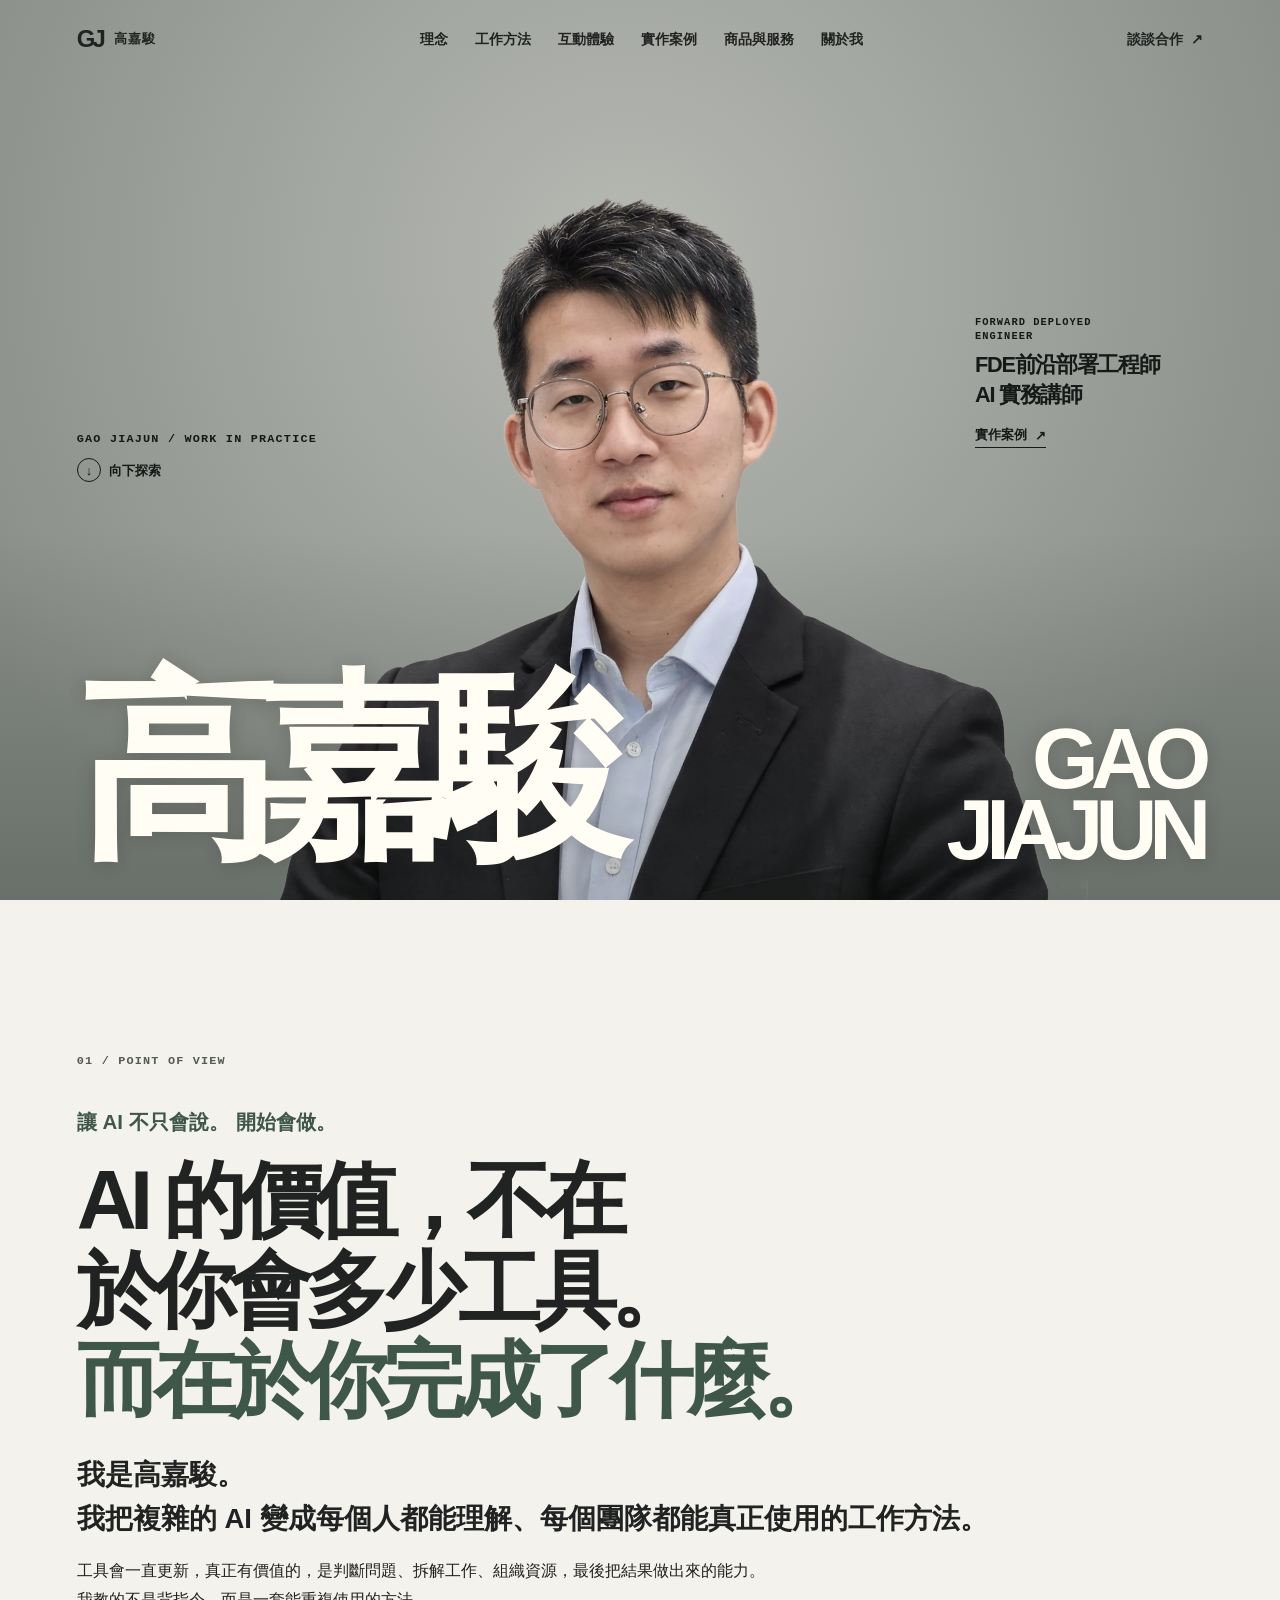
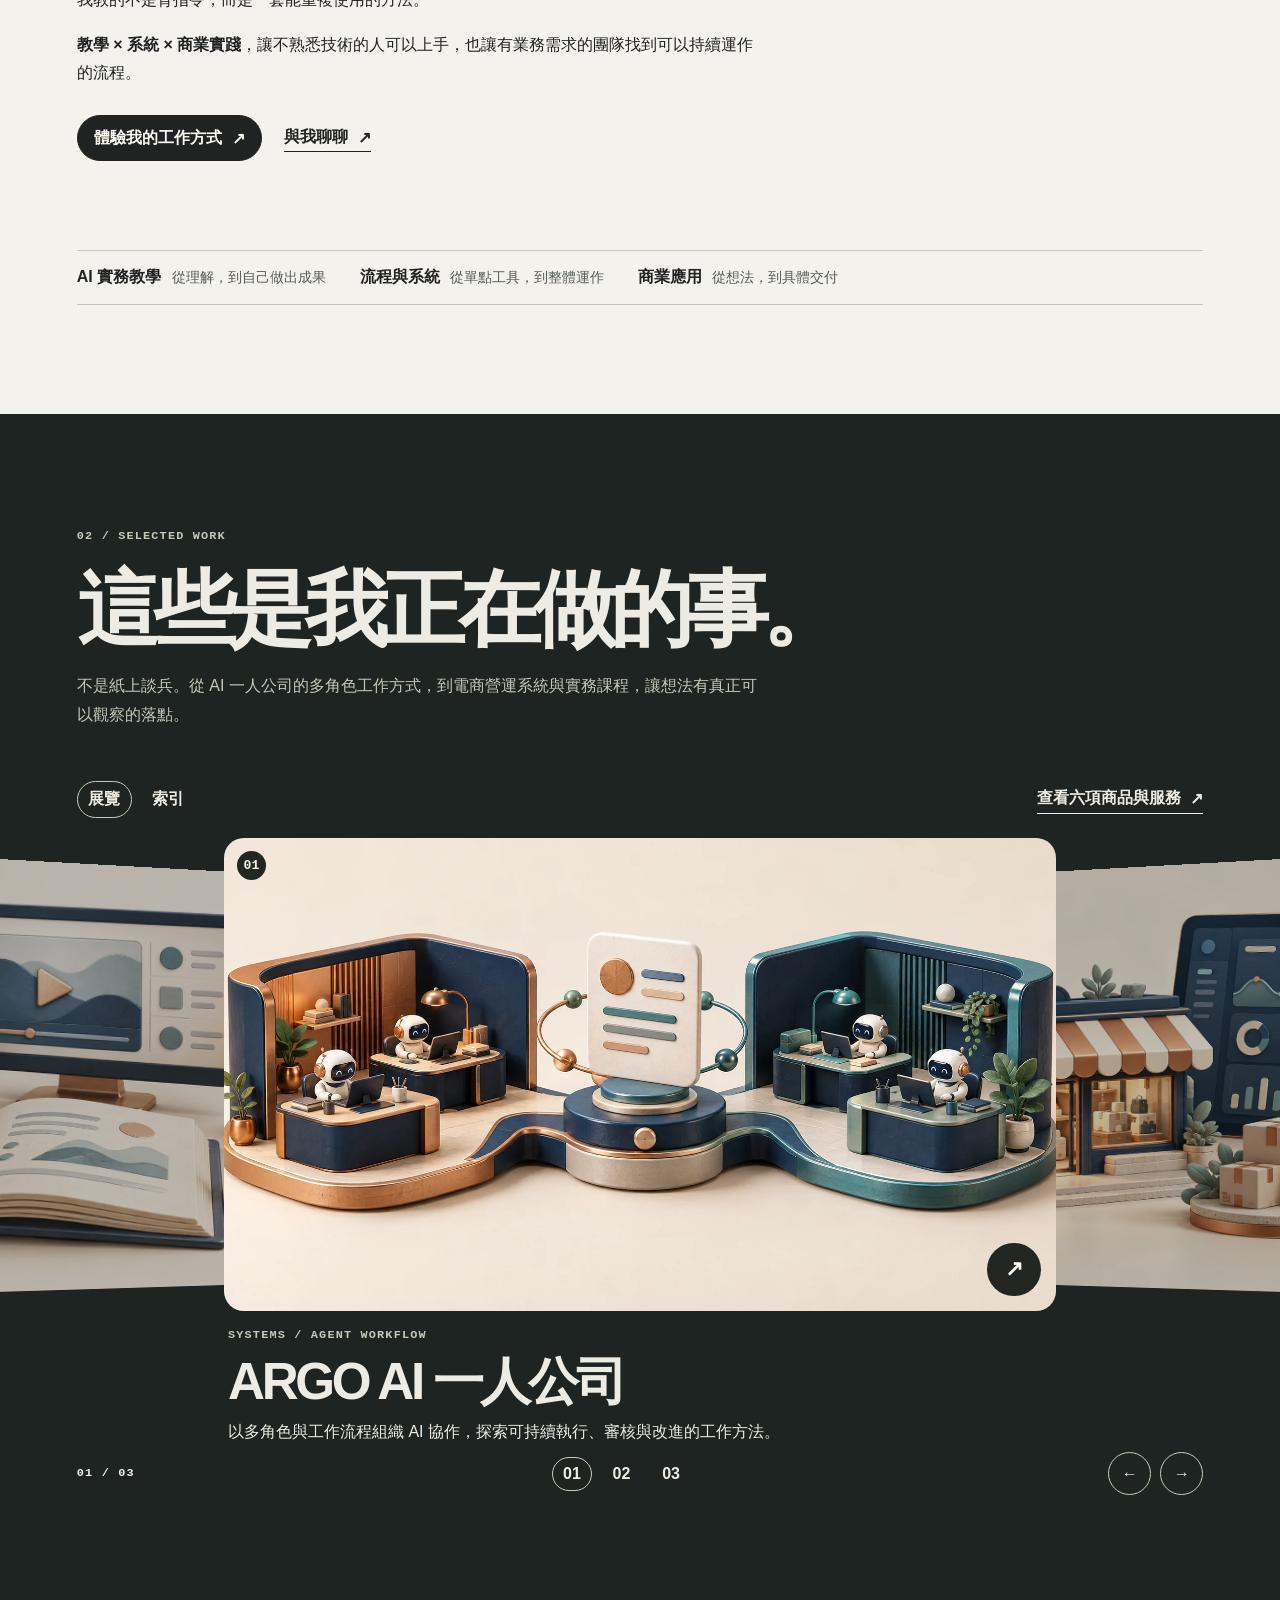
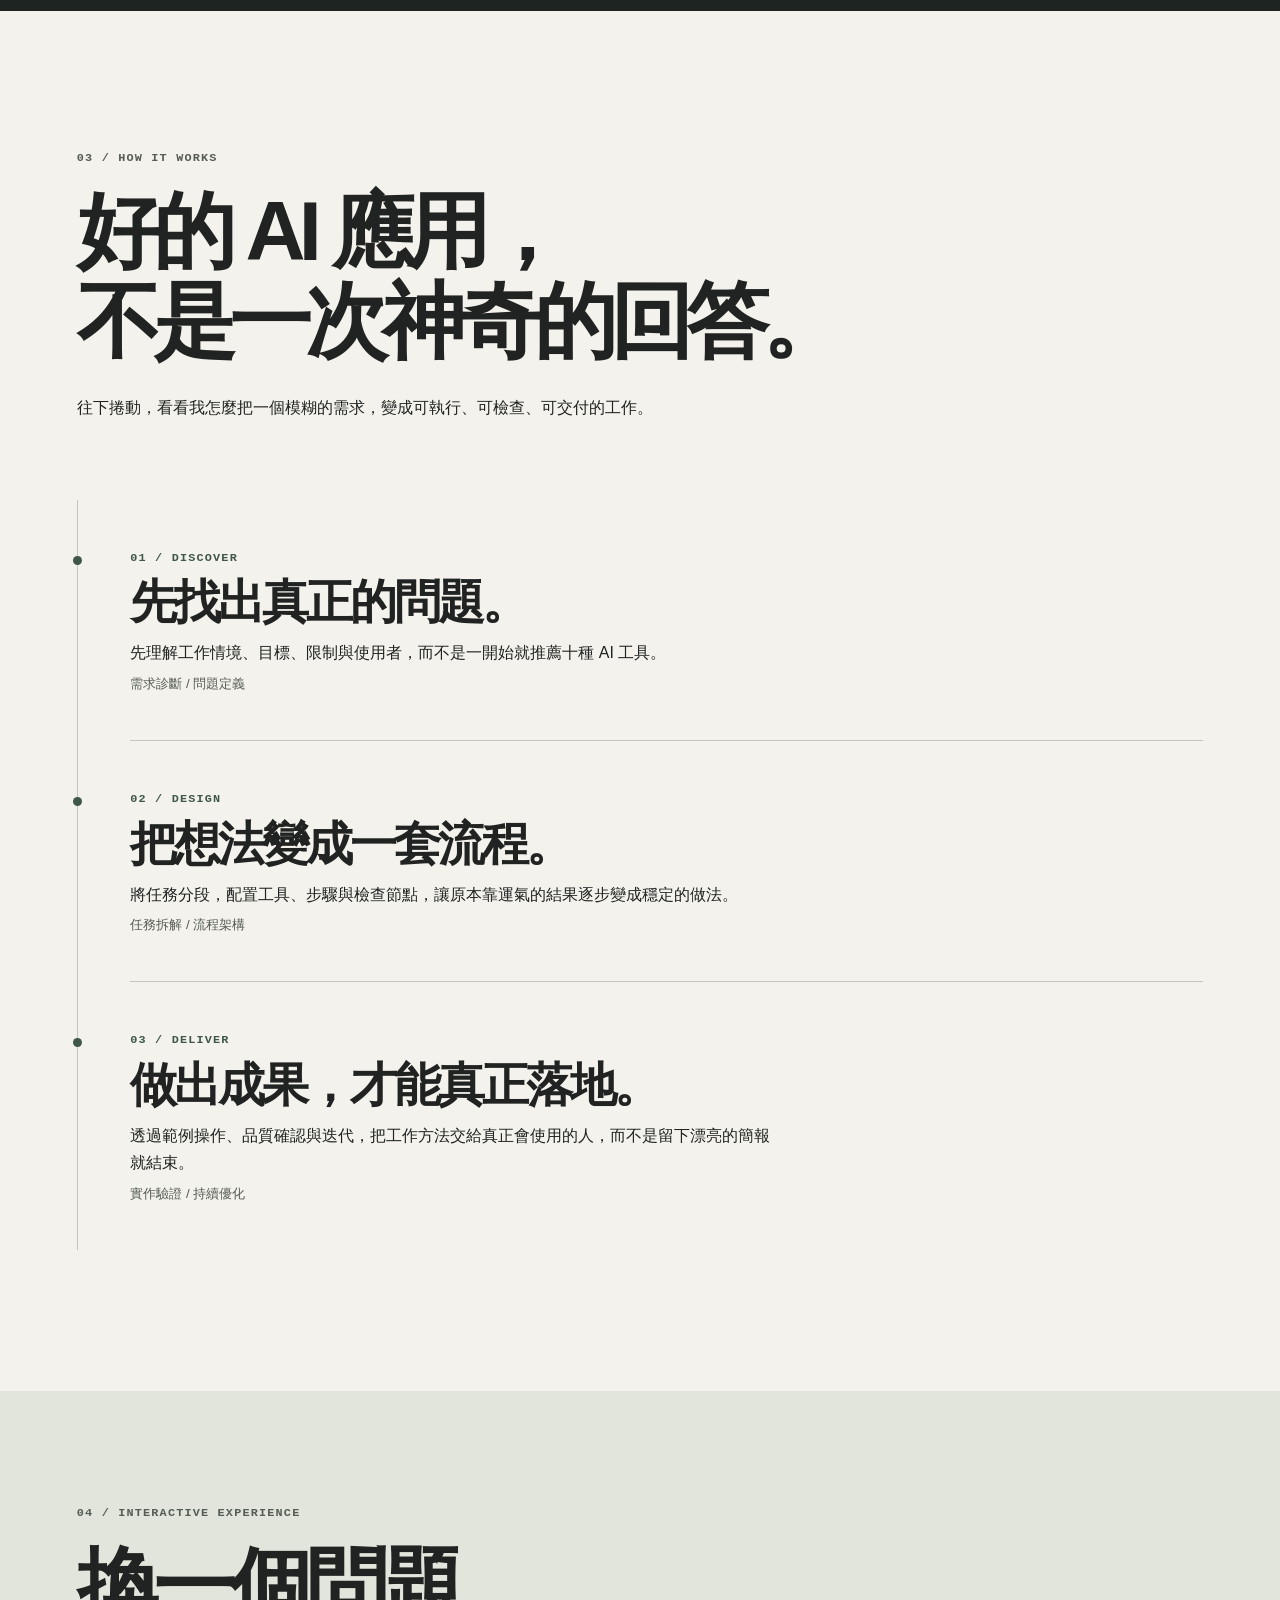
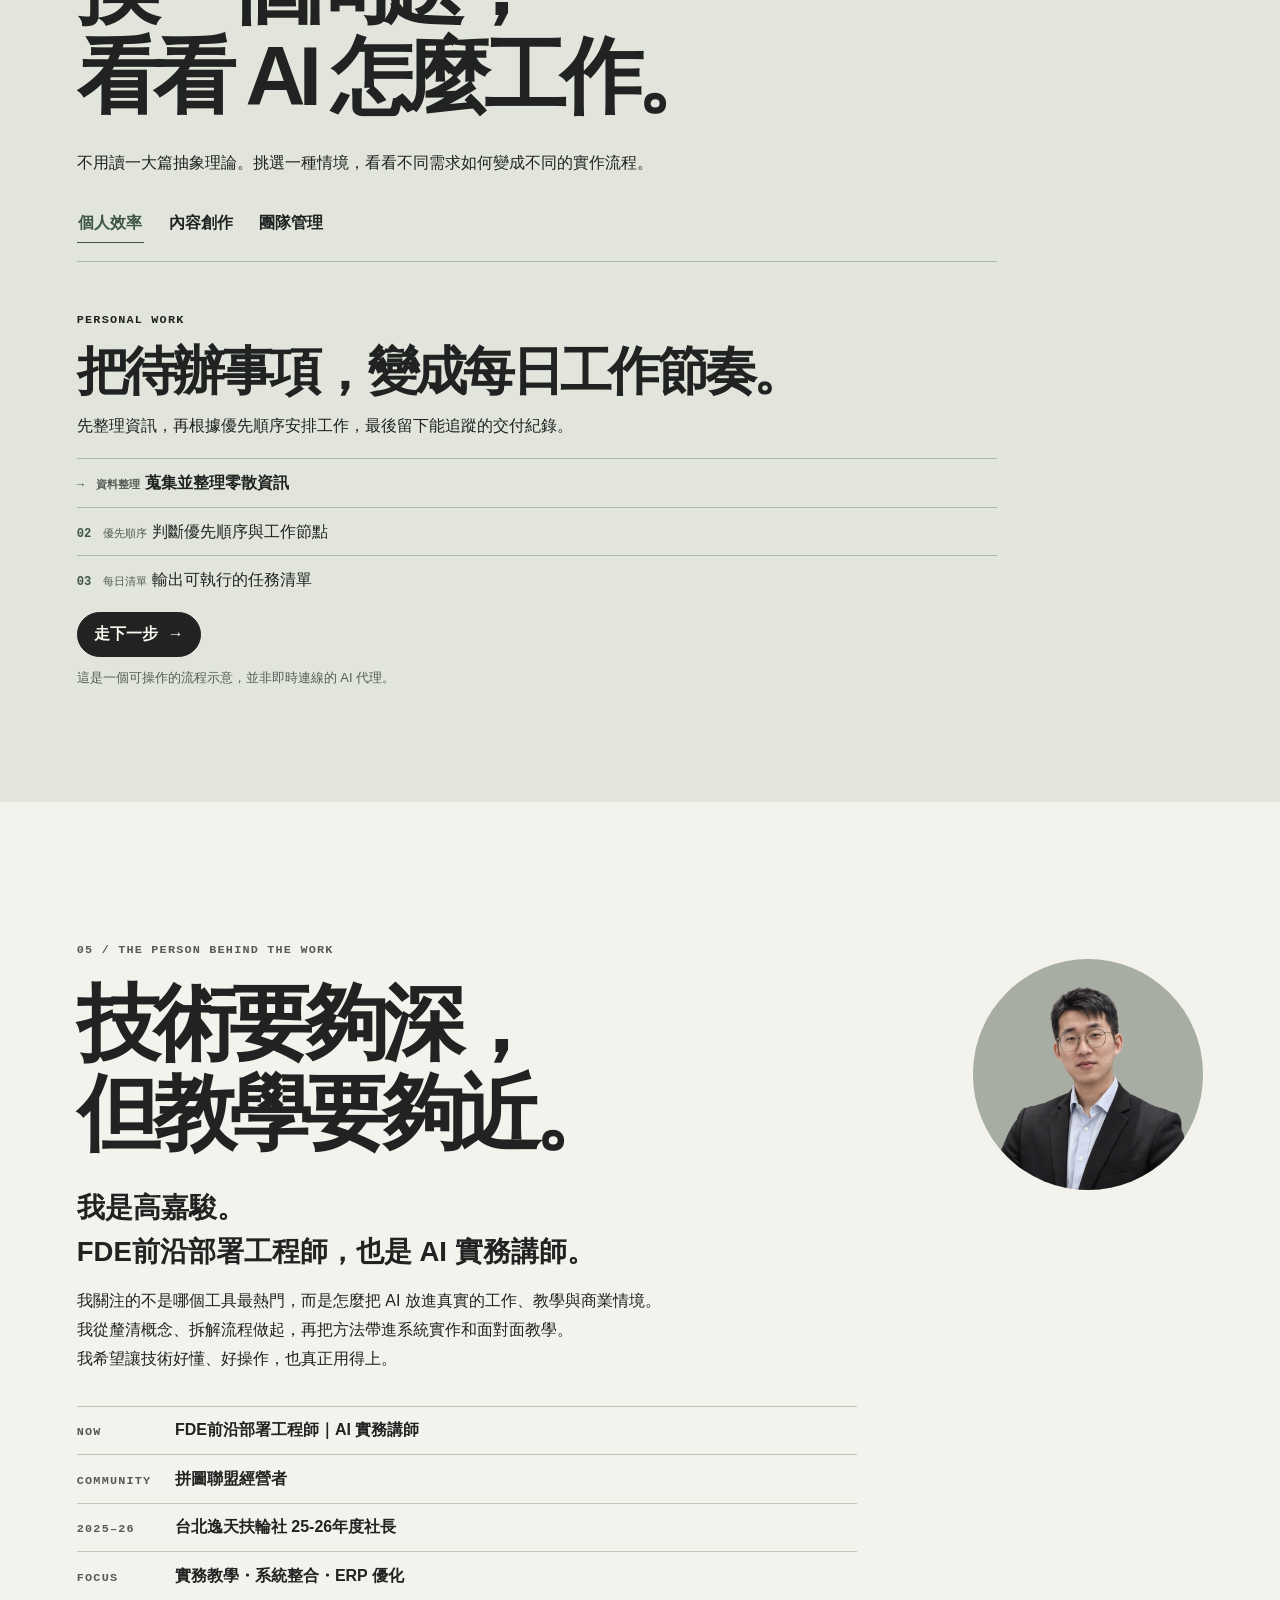
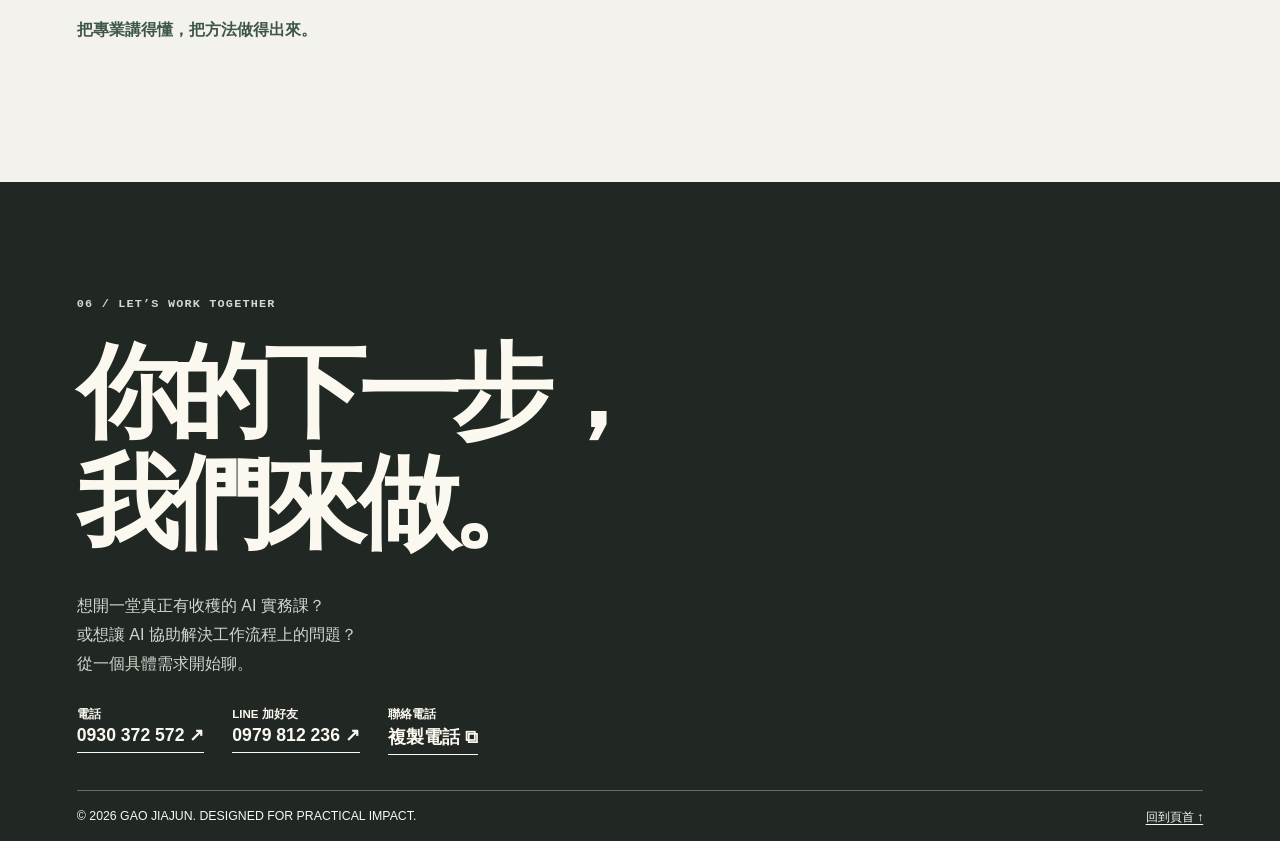
==== commit 05e1da0d: "fix(website): refine mobile layout and LINE contact" ====
--- a/index.html
+++ b/index.html
@@ -60,7 +60,10 @@
       <p class="label">01 / POINT OF VIEW</p>
       <p class="manifesto-kicker">讓 AI 不只會說。<strong>開始會做。</strong></p>
       <h2 id="philosophy-title">AI 的價值，不在於你會多少工具。<em>而在於你完成了什麼。</em></h2>
-      <p class="lead">我是高嘉駿。把複雜的 AI，變成每個人都能理解、每個團隊都能真正使用的工作方法。</p>
+      <p class="lead">
+        <span>我是高嘉駿。</span>
+        <span>我把複雜的 AI 變成每個人都能理解、每個團隊都能真正使用的工作方法。</span>
+      </p>
       <p class="measure">工具會一直更新，真正有價值的，是判斷問題、拆解工作、組織資源，最後把結果做出來的能力。我教的不是背指令，而是一套能重複使用的方法。</p>
       <p class="measure"><strong>教學 × 系統 × 商業實踐</strong>，讓不熟悉技術的人可以上手，也讓有業務需求的團隊找到可以持續運作的流程。</p>
       <div class="manifesto-actions">
@@ -204,11 +207,15 @@
       <div class="about-portrait"><img src="assets/portrait.png" width="1536" height="1536" alt="高嘉駿本人形象照" loading="lazy"></div>
       <h2 id="about-title">技術要夠深，<br>但教學要夠近。</h2>
       <p class="lead">我是高嘉駿。<br>FDE前沿部署工程師，也是 AI 實務講師。</p>
-      <p class="measure">我關注的不是哪個工具最熱門，而是怎麼把 AI 放進真實的工作、教學與商業情境。從概念釐清、流程拆解，到系統實作和面對面教學，我希望技術可以變得理解得了、操作得來，也真正用得上。</p>
+      <p class="measure">
+        <span>我關注的不是哪個工具最熱門，而是怎麼把 AI 放進真實的工作、教學與商業情境。</span>
+        <span>我從釐清概念、拆解流程做起，再把方法帶進系統實作和面對面教學。</span>
+        <span>我希望讓技術好懂、好操作，也真正用得上。</span>
+      </p>
       <dl class="career">
         <div><dt class="label">NOW</dt><dd>FDE前沿部署工程師｜AI 實務講師</dd></div>
         <div><dt class="label">COMMUNITY</dt><dd>拼圖聯盟經營者</dd></div>
-        <div><dt class="label">2025–26</dt><dd>台北逸天扶輪社 年度社長</dd></div>
+        <div><dt class="label">2025–26</dt><dd>台北逸天扶輪社 25-26年度社長</dd></div>
         <div><dt class="label">FOCUS</dt><dd>實務教學・系統整合・ERP 優化</dd></div>
       </dl>
       <p class="about-line">把專業講得懂，把方法做得出來。</p>
@@ -218,10 +225,14 @@
       <div class="shell">
         <p class="label">06 / LET’S WORK TOGETHER</p>
         <h2 id="contact-title" tabindex="-1">你的下一步，<br>我們來做。</h2>
-        <p class="measure">想開一堂真正有收穫的 AI 實務課？或是有一個想讓 AI 協助解決的流程問題？從一個具體需求開始聊。</p>
+        <p class="measure">
+          <span>想開一堂真正有收穫的 AI 實務課？</span>
+          <span>或想讓 AI 協助解決工作流程上的問題？</span>
+          <span>從一個具體需求開始聊。</span>
+        </p>
         <div class="contact-actions">
           <a href="tel:+886930372572"><small>電話</small>0930 372 572 <span aria-hidden="true">↗</span></a>
-          <button type="button" data-copy="0979812236"><small>LINE 聯絡號碼</small>0979 812 236 <span aria-hidden="true">⧉</span></button>
+          <a href="https://line.me/ti/p/6uurTkyff9"><small>LINE 加好友</small>0979 812 236 <span aria-hidden="true">↗</span></a>
           <button type="button" data-copy="0930372572"><small>聯絡電話</small>複製電話 <span aria-hidden="true">⧉</span></button>
         </div>
         <footer class="foot"><p>© 2026 GAO JIAJUN. DESIGNED FOR PRACTICAL IMPACT.</p><a href="#top">回到頁首 ↑</a></footer>
@@ -245,7 +256,7 @@
     <p>如果你正在規劃 AI 課程、想改善既有工作流程，或需要討論系統整合，可以透過以下方式聯絡我。</p>
     <div class="contact-actions">
       <a href="tel:+886930372572"><small>電話</small>0930 372 572 <span aria-hidden="true">↗</span></a>
-      <button type="button" data-copy="0979812236"><small>LINE 聯絡號碼</small>0979 812 236 <span aria-hidden="true">⧉</span></button>
+      <a href="https://line.me/ti/p/6uurTkyff9"><small>LINE 加好友</small>0979 812 236 <span aria-hidden="true">↗</span></a>
     </div>
     <p class="measure">AI 實務課程・工作流程・系統整合</p>
   </dialog>
--- a/assets/style.css
+++ b/assets/style.css
@@ -54,6 +54,9 @@
 .section-heading .label, .manifesto > .label, .about > .label { color: var(--muted); }
 .measure { max-width: 43em; line-height: 1.8; }
 .lead { max-width: 34em; font-size: clamp(1.08rem, 2.25vw, 1.72rem); line-height: 1.6; font-weight: 680; }
+.manifesto .lead > span, .about .measure > span, .contact .measure > span {
+  display: block; text-wrap: balance; line-break: strict;
+}
 .line-link, .action { display: inline-flex; gap: .6em; align-items: center; font-weight: 750; text-decoration: none; }
 .line-link { padding: .18em 0 .24em; border: 0; border-bottom: 1px solid currentColor; background: none; }
 .line-link:hover { border-bottom-width: 2px; padding-bottom: calc(.24em - 1px); }
@@ -239,18 +242,32 @@
   .mobile-menu nav { position: absolute; top: calc(100% + 8px); right: 0; width: min(220px, 80vw); background: var(--paper); padding: 8px 14px; box-shadow: 0 10px 22px #141b1735; }
   .mobile-menu nav a { display: block; padding: .62em 0; font-weight: 700; font-size: .88rem; text-decoration: none; }
   .mobile-menu nav a + a { border-top: 1px solid var(--line); }
-  .hero { min-height: clamp(600px, 91svh, 780px); }
-  .hero-photo { width: min(112vw, 690px); bottom: -3vw; }
-  .hero-role { top: 18%; max-width: none; left: var(--edge); right: auto; }
+  .hero {
+    --portrait-height: clamp(285px, 102vw, 500px);
+    display: grid; grid-template-columns: minmax(0, 1fr); min-height: 0; padding-top: 76px;
+  }
+  .hero::after { display: none; }
+  .portrait-shell { position: relative; inset: auto; grid-row: 2; height: var(--portrait-height); overflow: clip; }
+  .hero-photo { width: min(125vw, calc(var(--portrait-height) * 1.12)); bottom: -6vw; }
+  .hero-role { position: relative; inset: auto; grid-row: 1; max-width: none; padding: 10px var(--edge) 6px; }
   .hero-role > p:nth-child(2) { font-size: clamp(.96rem, 3.6vw, 1.35rem); }
   .hero-role .label { font-size: .58rem; }
   .hero-role .line-link { margin-top: .48em; font-size: .73rem; }
   .hero-caption { display: none; }
-  .hero-name { inset-inline: var(--edge); gap: 7px; font-size: clamp(4.25rem, 16.8vw, 8rem); }
+  .hero-name {
+    position: relative; inset: auto; gap: 12px; padding: 22px var(--edge) 25px;
+    font-size: clamp(3.45rem, 16vw, 7.5rem); color: var(--ink); background: var(--paper);
+    text-shadow: none; border-bottom: 1px solid var(--line);
+  }
   .hero-name small { font-size: clamp(1.45rem, 5.75vw, 3.25rem); }
-  [data-view="gallery"] .project-stage { height: calc(clamp(188px, 48vw, 330px) + 132px); }
-  [data-view="gallery"] .project { width: 79%; transform: translateX(calc(-50% + var(--offset, 0) * 76vw)) rotateY(calc(var(--offset, 0) * -12deg)) scale(var(--scale, .93)); }
+  [data-view="gallery"] .project-stage {
+    height: calc(clamp(188px, 48vw, 330px) + 138px); margin-inline: var(--edge); overflow: clip;
+  }
+  [data-view="gallery"] .project {
+    width: 100%; transform: translateX(calc(-50% + var(--offset, 0) * (100% + 18px)));
+  }
   [data-view="gallery"] .project-open { height: clamp(188px, 48vw, 330px); }
+  [data-view="gallery"] .project-open:focus-visible { outline-offset: -4px; }
   [data-view="gallery"] .project-text { padding-top: 12px; }
   .project-text p:last-child { font-size: .87rem; }
   .gallery-top > a { margin-left: 0; font-size: .85rem; }
@@ -261,15 +278,23 @@
   .case-dialog-media { height: min(44svh, 460px); }
 }
 @media (max-width: 470px) {
-  .hero-role { top: 15%; }
-  .hero-photo { width: 149vw; bottom: -7px; }
+  .section-heading h2, .manifesto h2, .about h2 {
+    font-size: clamp(1.95rem, 8.1vw, 2.6rem); line-height: 1.17; letter-spacing: -.045em; line-break: strict;
+  }
+  .method-steps h3 { font-size: 1.5rem; text-wrap: balance; }
   [data-view="index"] .project { align-items: start; gap: 11px; }
   [data-view="index"] .project-open { width: 35%; }
   [data-view="index"] .project-text .label { font-size: .58rem; }
   [data-view="index"] .project-text h3 { font-size: 1.15rem; }
   [data-view="index"] .frame-index { top: 5px; left: 5px; font-size: .63rem; }
   [data-view="index"] .project-enter { display: none; }
-  .about-portrait { margin-top: 16px; }
+  .about-portrait { float: none; width: 110px; margin: 20px 0 15px; }
+  .career div { display: grid; gap: 5px; }
+  .contact-actions { display: grid; gap: 14px; }
+  .contact-actions a, .contact-actions button {
+    display: grid; grid-template-columns: 1fr auto; align-items: center; gap: 3px 14px; padding-bottom: 9px;
+  }
+  .contact-actions small { grid-column: 1 / -1; margin-bottom: 0; }
 }
 @media (prefers-reduced-motion: reduce) {
   *, *::before, *::after { scroll-behavior: auto !important; transition-duration: 0s !important; animation-duration: 0s !important; }
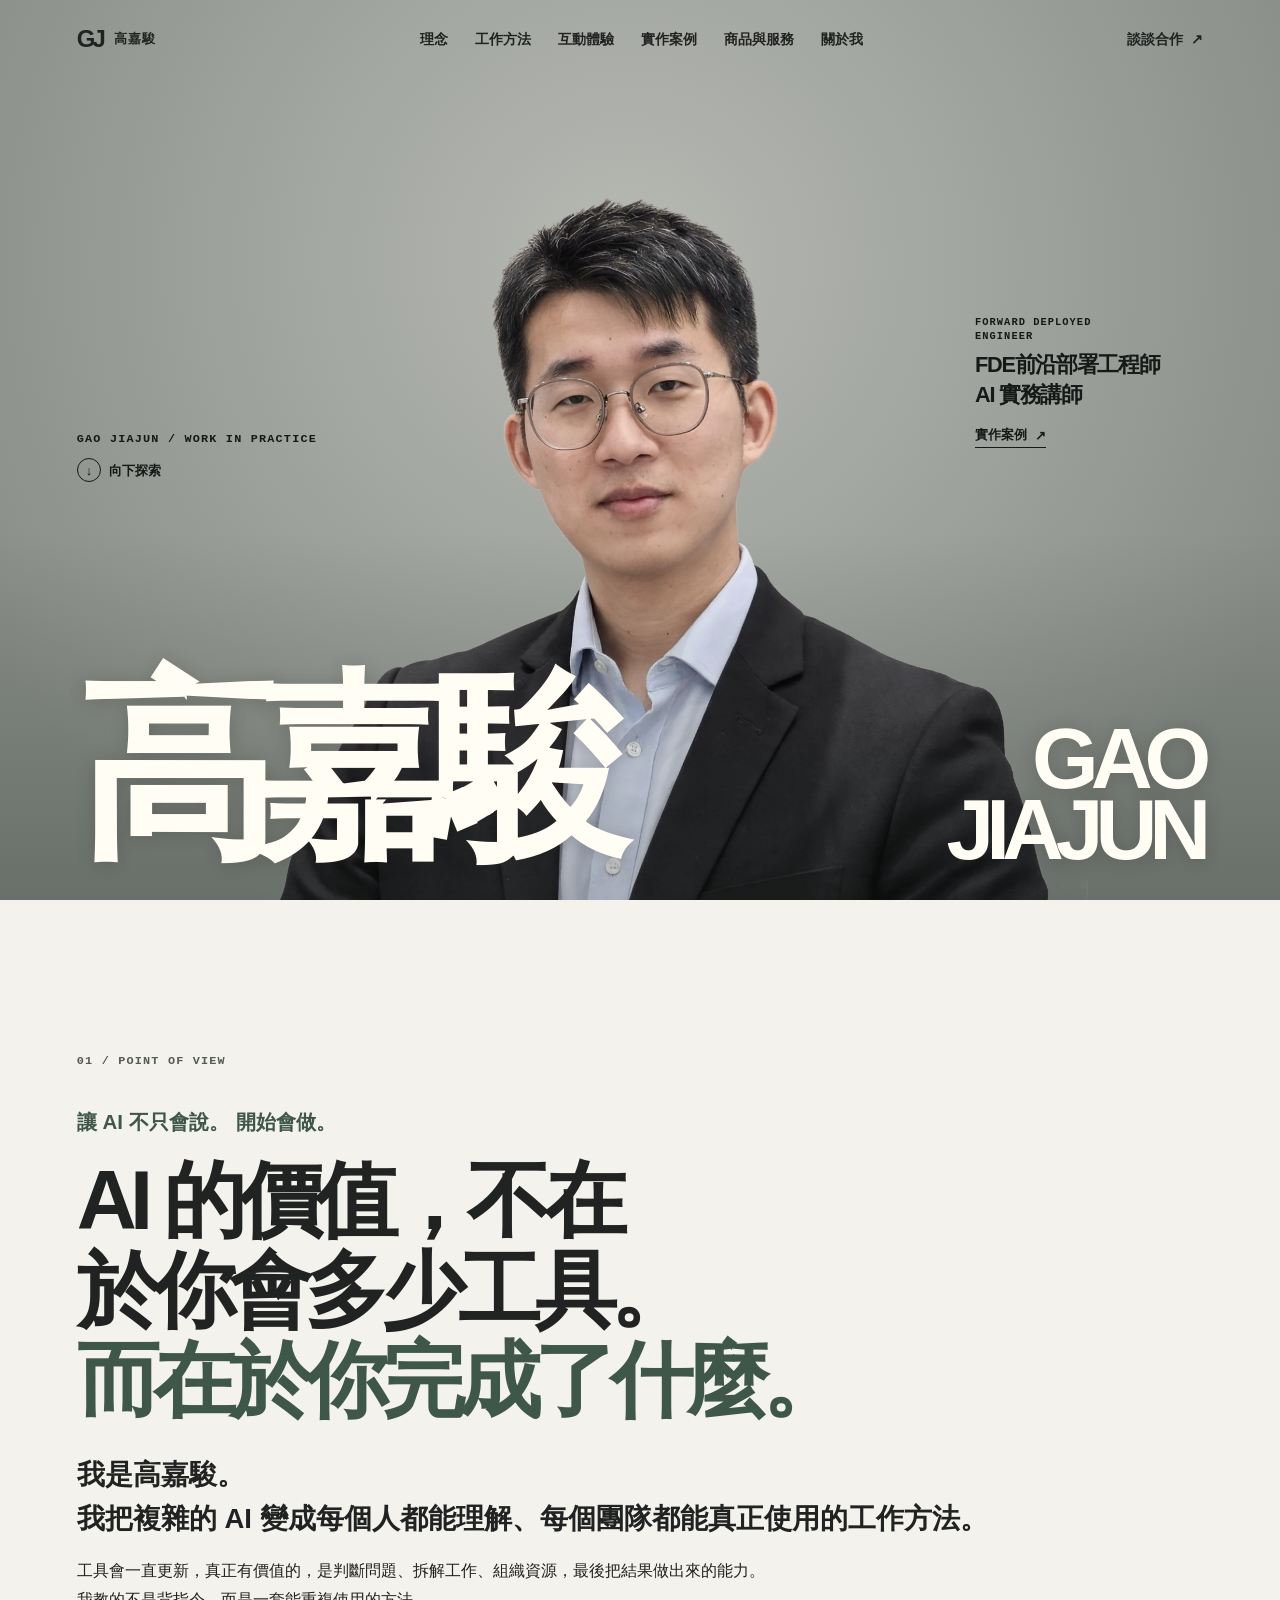
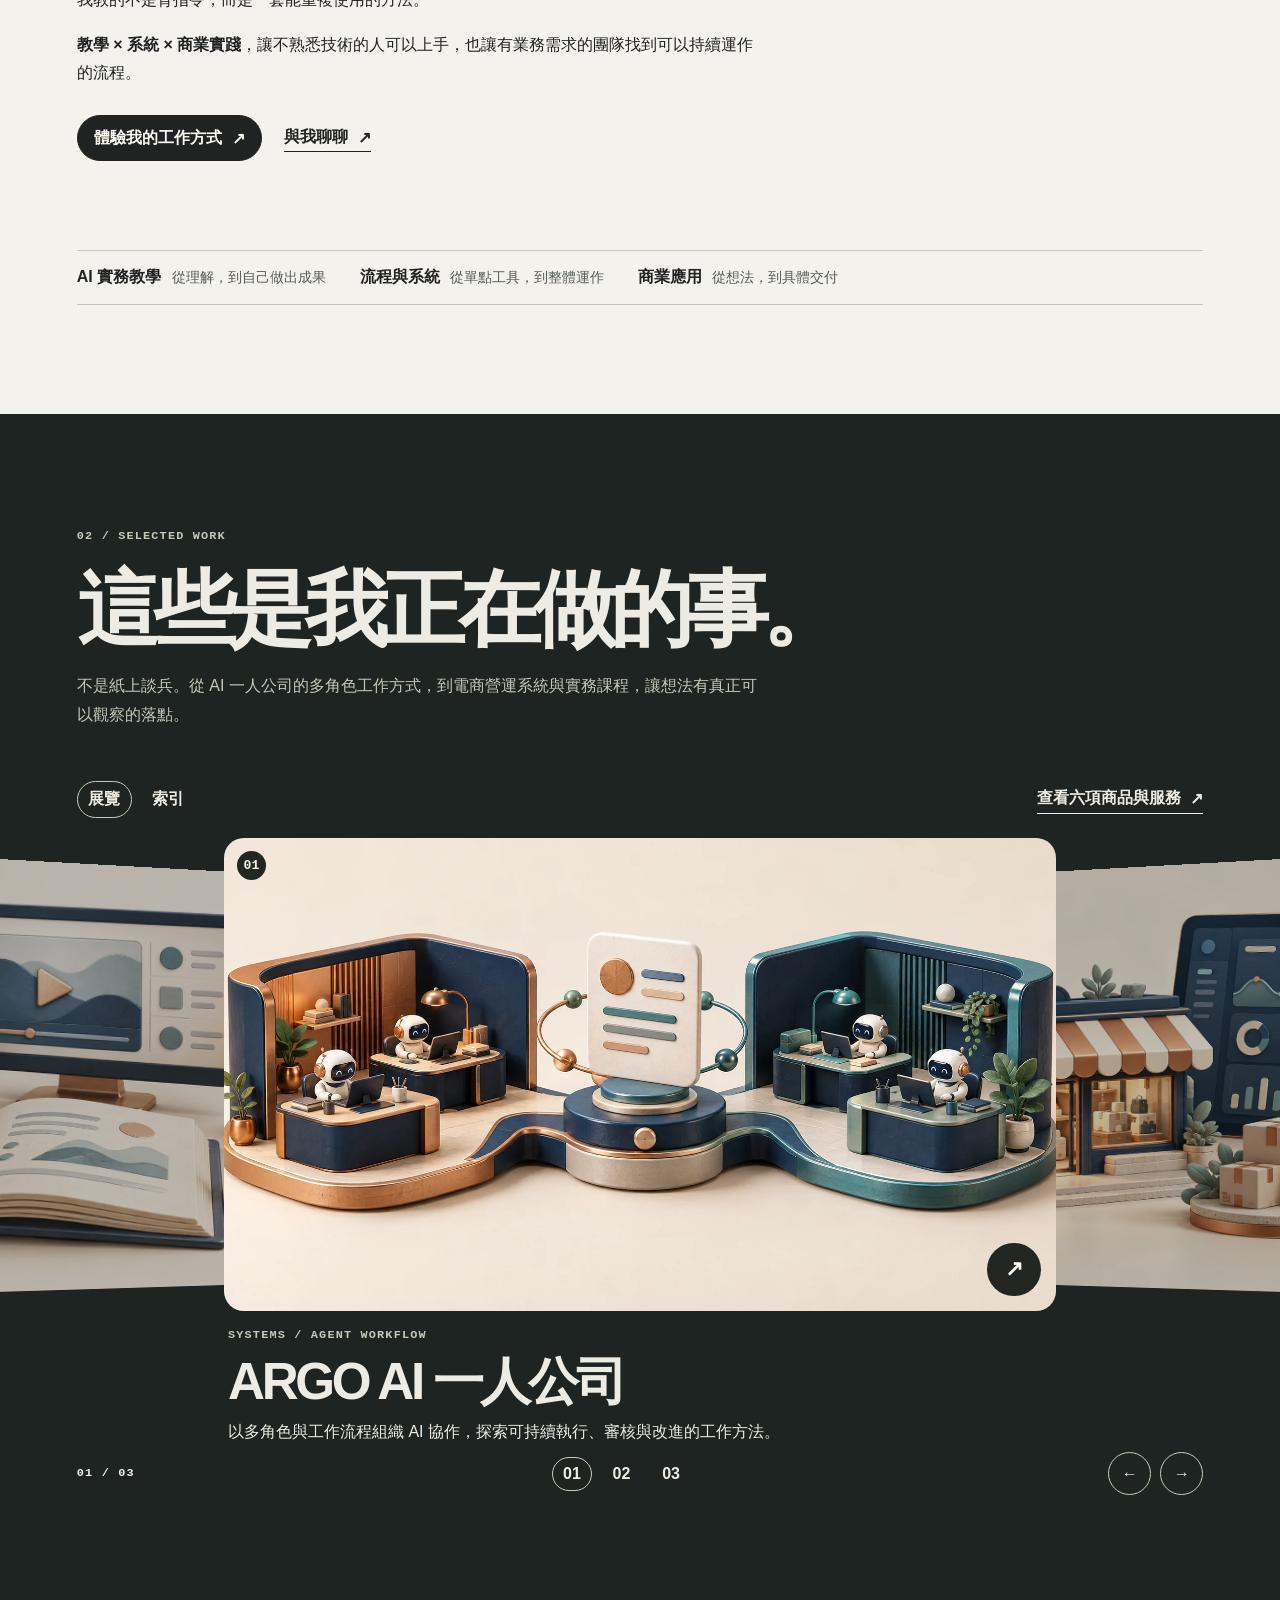
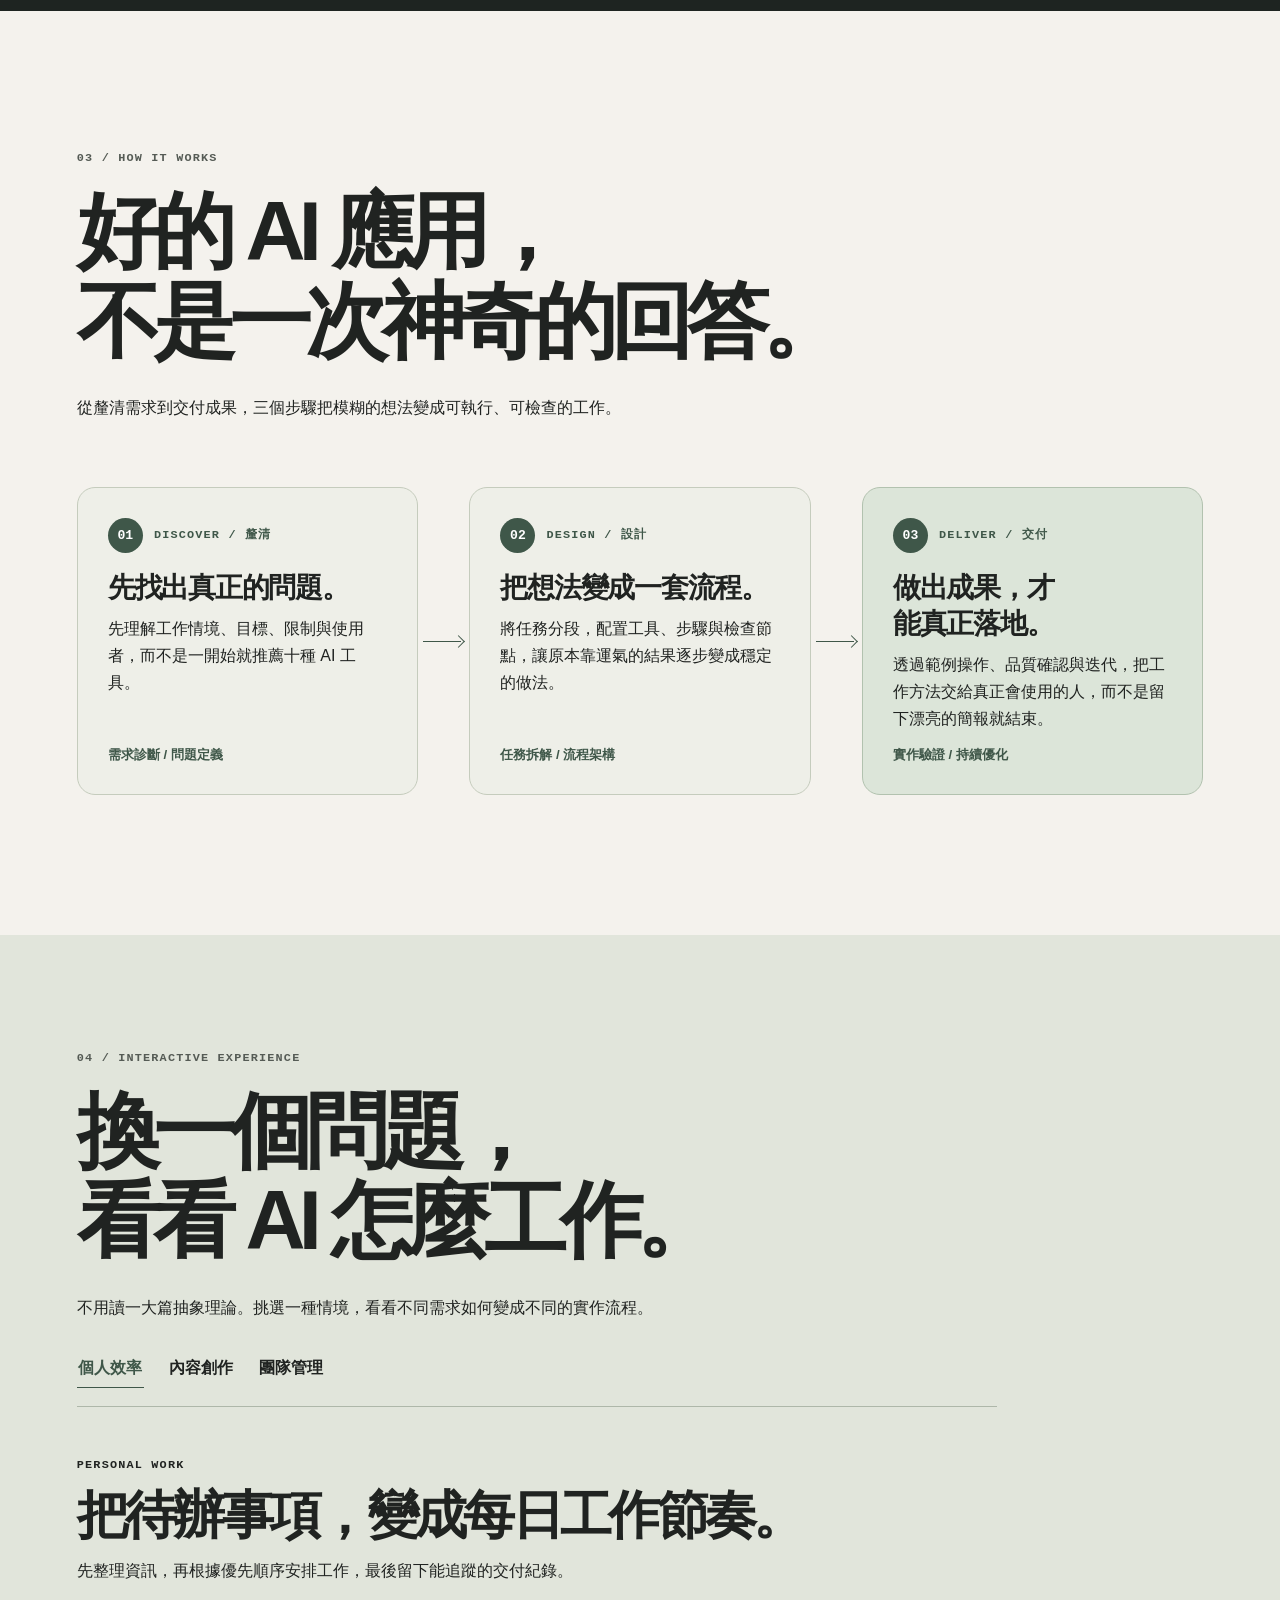
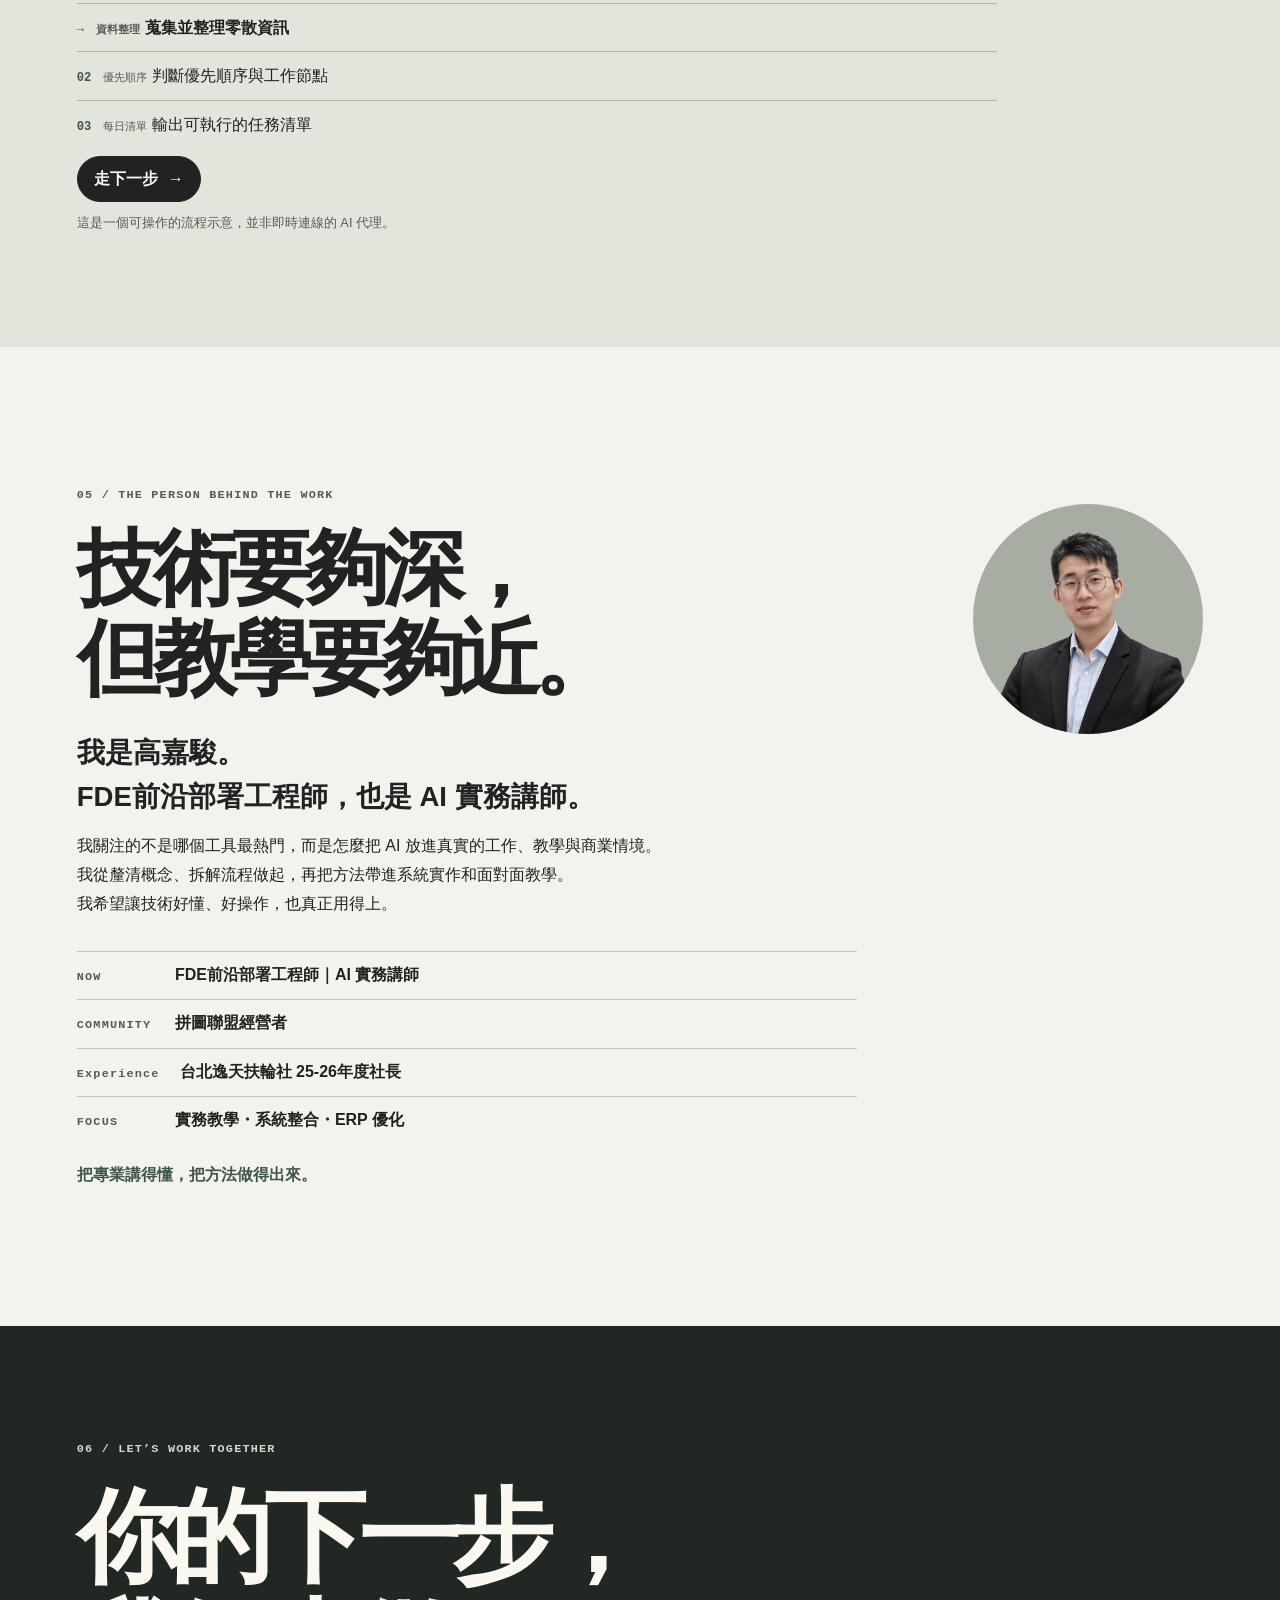
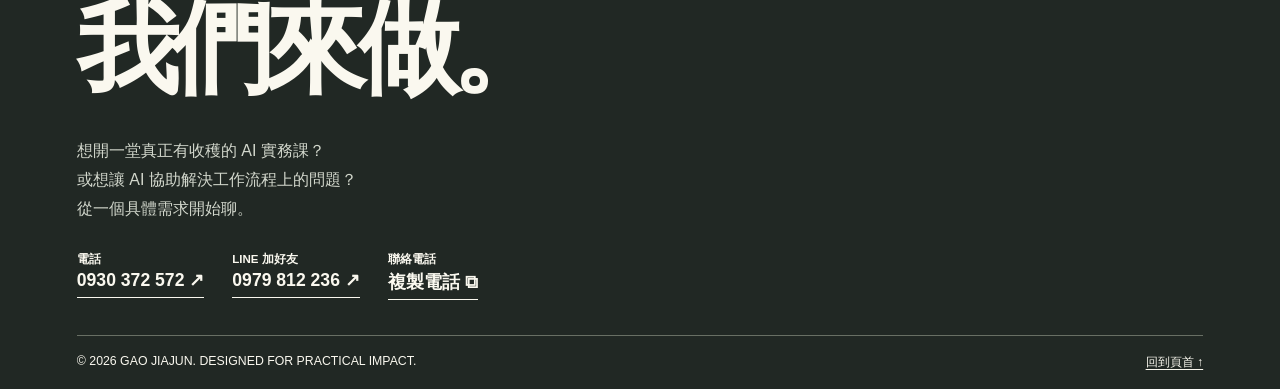
==== commit 41f42f0c: "fix(portfolio): present case cards and a three-step workflow" ====
--- a/index.html
+++ b/index.html
@@ -163,12 +163,27 @@
       <header class="section-heading">
         <p class="label">03 / HOW IT WORKS</p>
         <h2 id="method-title">好的 AI 應用，<br>不是一次神奇的回答。</h2>
-        <p class="measure">往下捲動，看看我怎麼把一個模糊的需求，變成可執行、可檢查、可交付的工作。</p>
+        <p class="measure">從釐清需求到交付成果，三個步驟把模糊的想法變成可執行、可檢查的工作。</p>
       </header>
-      <ol class="method-steps">
-        <li><span class="method-number label">01 / DISCOVER</span><h3>先找出真正的問題。</h3><p>先理解工作情境、目標、限制與使用者，而不是一開始就推薦十種 AI 工具。</p><small>需求診斷 / 問題定義</small></li>
-        <li><span class="method-number label">02 / DESIGN</span><h3>把想法變成一套流程。</h3><p>將任務分段，配置工具、步驟與檢查節點，讓原本靠運氣的結果逐步變成穩定的做法。</p><small>任務拆解 / 流程架構</small></li>
-        <li><span class="method-number label">03 / DELIVER</span><h3>做出成果，才能真正落地。</h3><p>透過範例操作、品質確認與迭代，把工作方法交給真正會使用的人，而不是留下漂亮的簡報就結束。</p><small>實作驗證 / 持續優化</small></li>
+      <ol class="method-steps" role="list" aria-label="三步工作流程">
+        <li>
+          <div class="method-node"><span class="method-number">01</span><span class="label">DISCOVER / 釐清</span></div>
+          <h3>先找出真正的問題。</h3>
+          <p>先理解工作情境、目標、限制與使用者，而不是一開始就推薦十種 AI 工具。</p>
+          <small>需求診斷 / 問題定義</small>
+        </li>
+        <li>
+          <div class="method-node"><span class="method-number">02</span><span class="label">DESIGN / 設計</span></div>
+          <h3>把想法變成一套流程。</h3>
+          <p>將任務分段，配置工具、步驟與檢查節點，讓原本靠運氣的結果逐步變成穩定的做法。</p>
+          <small>任務拆解 / 流程架構</small>
+        </li>
+        <li>
+          <div class="method-node"><span class="method-number">03</span><span class="label">DELIVER / 交付</span></div>
+          <h3>做出成果，才能真正落地。</h3>
+          <p>透過範例操作、品質確認與迭代，把工作方法交給真正會使用的人，而不是留下漂亮的簡報就結束。</p>
+          <small>實作驗證 / 持續優化</small>
+        </li>
       </ol>
     </section>
 
@@ -215,7 +230,7 @@
       <dl class="career">
         <div><dt class="label">NOW</dt><dd>FDE前沿部署工程師｜AI 實務講師</dd></div>
         <div><dt class="label">COMMUNITY</dt><dd>拼圖聯盟經營者</dd></div>
-        <div><dt class="label">2025–26</dt><dd>台北逸天扶輪社 25-26年度社長</dd></div>
+        <div><dt class="label">Experience</dt><dd>台北逸天扶輪社 25-26年度社長</dd></div>
         <div><dt class="label">FOCUS</dt><dd>實務教學・系統整合・ERP 優化</dd></div>
       </dl>
       <p class="about-line">把專業講得懂，把方法做得出來。</p>
--- a/assets/style.css
+++ b/assets/style.css
@@ -141,17 +141,41 @@
 .case-transcript summary { cursor: pointer; }
 
 .method { padding-block: clamp(68px, 11vw, 155px); }
-.method-steps { margin: clamp(27px, 6vw, 81px) 0 0; padding: 0 0 0 clamp(15px, 4.1vw, 62px); list-style: none; border-left: 1px solid var(--line); }
-.method-steps li { position: relative; padding-block: clamp(19px, 3.8vw, 47px); }
-.method-steps li + li { border-top: 1px solid var(--line); }
-.method-steps li::before {
-  content: ""; position: absolute; width: 9px; height: 9px; top: clamp(27px, 4.6vw, 56px);
-  left: calc(-1 * clamp(15px, 4.1vw, 62px) - 5px); background: var(--accent); border-radius: 50%;
-}
-.method-number { color: var(--accent); }
-.method-steps h3 { margin: .2em 0; font: 750 clamp(1.75rem, 3.65vw, 3.75rem)/1.15 var(--display); letter-spacing: -.065em; }
-.method-steps li p { max-width: 40em; line-height: 1.7; }
-.method-steps li small { display: block; margin-top: .65em; color: var(--muted); }
+.method-steps {
+  --flow-gap: 40px;
+  display: grid; gap: var(--flow-gap); max-width: 640px;
+  margin: clamp(27px, 5vw, 65px) auto 0; padding: 0; list-style: none;
+}
+.method-steps li {
+  position: relative; display: flex; flex-direction: column; padding: clamp(17px, 2.35vw, 34px);
+  background: #eeefe8; border: 1px solid #c5ccbd; border-radius: 18px;
+}
+.method-steps li:last-child { background: #dce5d9; border-color: #b2c2af; }
+.method-steps li:not(:last-child)::before, .method-steps li:not(:last-child)::after {
+  content: ""; position: absolute; left: 50%; pointer-events: none;
+}
+.method-steps li:not(:last-child)::before {
+  top: calc(100% + 6px); width: 1px; height: calc(var(--flow-gap) - 13px); background: var(--accent);
+}
+.method-steps li:not(:last-child)::after {
+  top: calc(100% + var(--flow-gap) - 14px); width: 9px; height: 9px;
+  border: solid var(--accent); border-width: 0 1px 1px 0; transform: translateX(-4px) rotate(45deg);
+}
+.method-node { display: flex; gap: 11px; align-items: center; color: var(--accent); }
+.method-number {
+  display: grid; place-items: center; flex: none; width: 35px; height: 35px; border-radius: 50%;
+  background: var(--accent); color: #fff; font: 700 .82rem/1 var(--mono);
+}
+.method-steps h3 { margin: .62em 0 .32em; font: 750 clamp(1.28rem, 2.15vw, 2rem)/1.3 var(--display); letter-spacing: -.045em; text-wrap: balance; }
+.method-steps li p { line-height: 1.7; }
+.method-steps li small { margin-top: auto; padding-top: 1em; color: var(--accent); font-weight: 700; }
+@media (min-width: 900px) {
+  .method-steps { --flow-gap: clamp(34px, 4vw, 64px); grid-template-columns: repeat(3, minmax(0, 1fr)); max-width: none; }
+  .method-steps li:not(:last-child)::before { top: 50%; left: calc(100% + 6px); width: calc(var(--flow-gap) - 13px); height: 1px; }
+  .method-steps li:not(:last-child)::after {
+    top: 50%; left: calc(100% + var(--flow-gap) - 14px); transform: translateY(-4px) rotate(-45deg);
+  }
+}
 
 .lab { background: #e1e5db; padding-block: clamp(55px, 9vw, 128px); }
 .scenarios { display: flex; flex-wrap: wrap; gap: 8px 23px; margin: 27px 0 0; }
@@ -200,13 +224,16 @@
   border-radius: 50%; background: var(--paper); color: var(--ink); font-size: 1.55rem; line-height: 1;
 }
 .dialog-close:hover { background: var(--ink); color: var(--paper); }
-.case-dialog { position: fixed; inset: 0; width: 100%; height: 100%; max-width: none; max-height: none; padding: 0; margin: 0; }
-.case-dialog-content { position: relative; min-height: 100%; }
-.case-dialog form { position: sticky; z-index: 2; top: 14px; display: flex; justify-content: end; height: 0; padding-inline: var(--edge); }
-.case-dialog-media { overflow: clip; height: min(57svh, 620px); background: #b49a7e; transform-origin: top left; }
-.case-dialog-media img { width: 100%; height: 100%; object-fit: cover; }
-.case-dialog-text { width: min(calc(100% - var(--edge) * 2), 950px); margin-inline: auto; padding-block: clamp(24px, 5vw, 72px); }
-.case-dialog-text h2, .contact-dialog h2 { margin: .2em 0 .27em; font: 760 clamp(2rem, 5.5vw, 5rem)/1.08 var(--display); letter-spacing: -.075em; }
+.case-dialog {
+  position: fixed; inset: 0; width: min(calc(100% - 32px), 960px); max-height: calc(100dvh - 32px);
+  padding: 0; border-radius: 22px; box-shadow: 0 24px 72px #10141150;
+}
+.case-dialog-content { display: grid; grid-template-columns: minmax(0, .95fr) minmax(0, 1.05fr); }
+.case-dialog form { position: sticky; z-index: 2; top: 14px; grid-column: 1 / -1; display: flex; justify-content: end; height: 0; padding-inline: 14px; }
+.case-dialog-media { display: grid; place-items: center; padding: clamp(12px, 2vw, 30px); background: #b49a7e; }
+.case-dialog-media img { width: 100%; height: auto; border-radius: 12px; }
+.case-dialog-text { min-width: 0; padding: clamp(21px, 3vw, 44px); padding-top: max(64px, 3vw); }
+.case-dialog-text h2, .contact-dialog h2 { margin: .2em 0 .3em; font: 760 clamp(1.55rem, 3.15vw, 2.8rem)/1.12 var(--display); letter-spacing: -.055em; }
 #case-body { line-height: 1.7; }
 #case-body dl { margin: 20px 0; }
 #case-body dl div { display: flex; flex-wrap: wrap; gap: 4px 17px; border-top: 1px solid var(--line); padding-block: .65em; }
@@ -275,13 +302,15 @@
   .gallery-jumps button { font-size: .75rem; }
   .gallery-arrows { gap: 5px; }
   .gallery-arrows button { width: 38px; height: 38px; }
-  .case-dialog-media { height: min(44svh, 460px); }
+  .case-dialog-content { grid-template-columns: minmax(0, 1fr); }
+  .case-dialog-media { padding: 0; }
+  .case-dialog-media img { max-height: min(32svh, 275px); object-fit: cover; border-radius: 0; }
+  .case-dialog-text { padding: clamp(18px, 4.8vw, 32px); }
 }
 @media (max-width: 470px) {
   .section-heading h2, .manifesto h2, .about h2 {
     font-size: clamp(1.95rem, 8.1vw, 2.6rem); line-height: 1.17; letter-spacing: -.045em; line-break: strict;
   }
-  .method-steps h3 { font-size: 1.5rem; text-wrap: balance; }
   [data-view="index"] .project { align-items: start; gap: 11px; }
   [data-view="index"] .project-open { width: 35%; }
   [data-view="index"] .project-text .label { font-size: .58rem; }
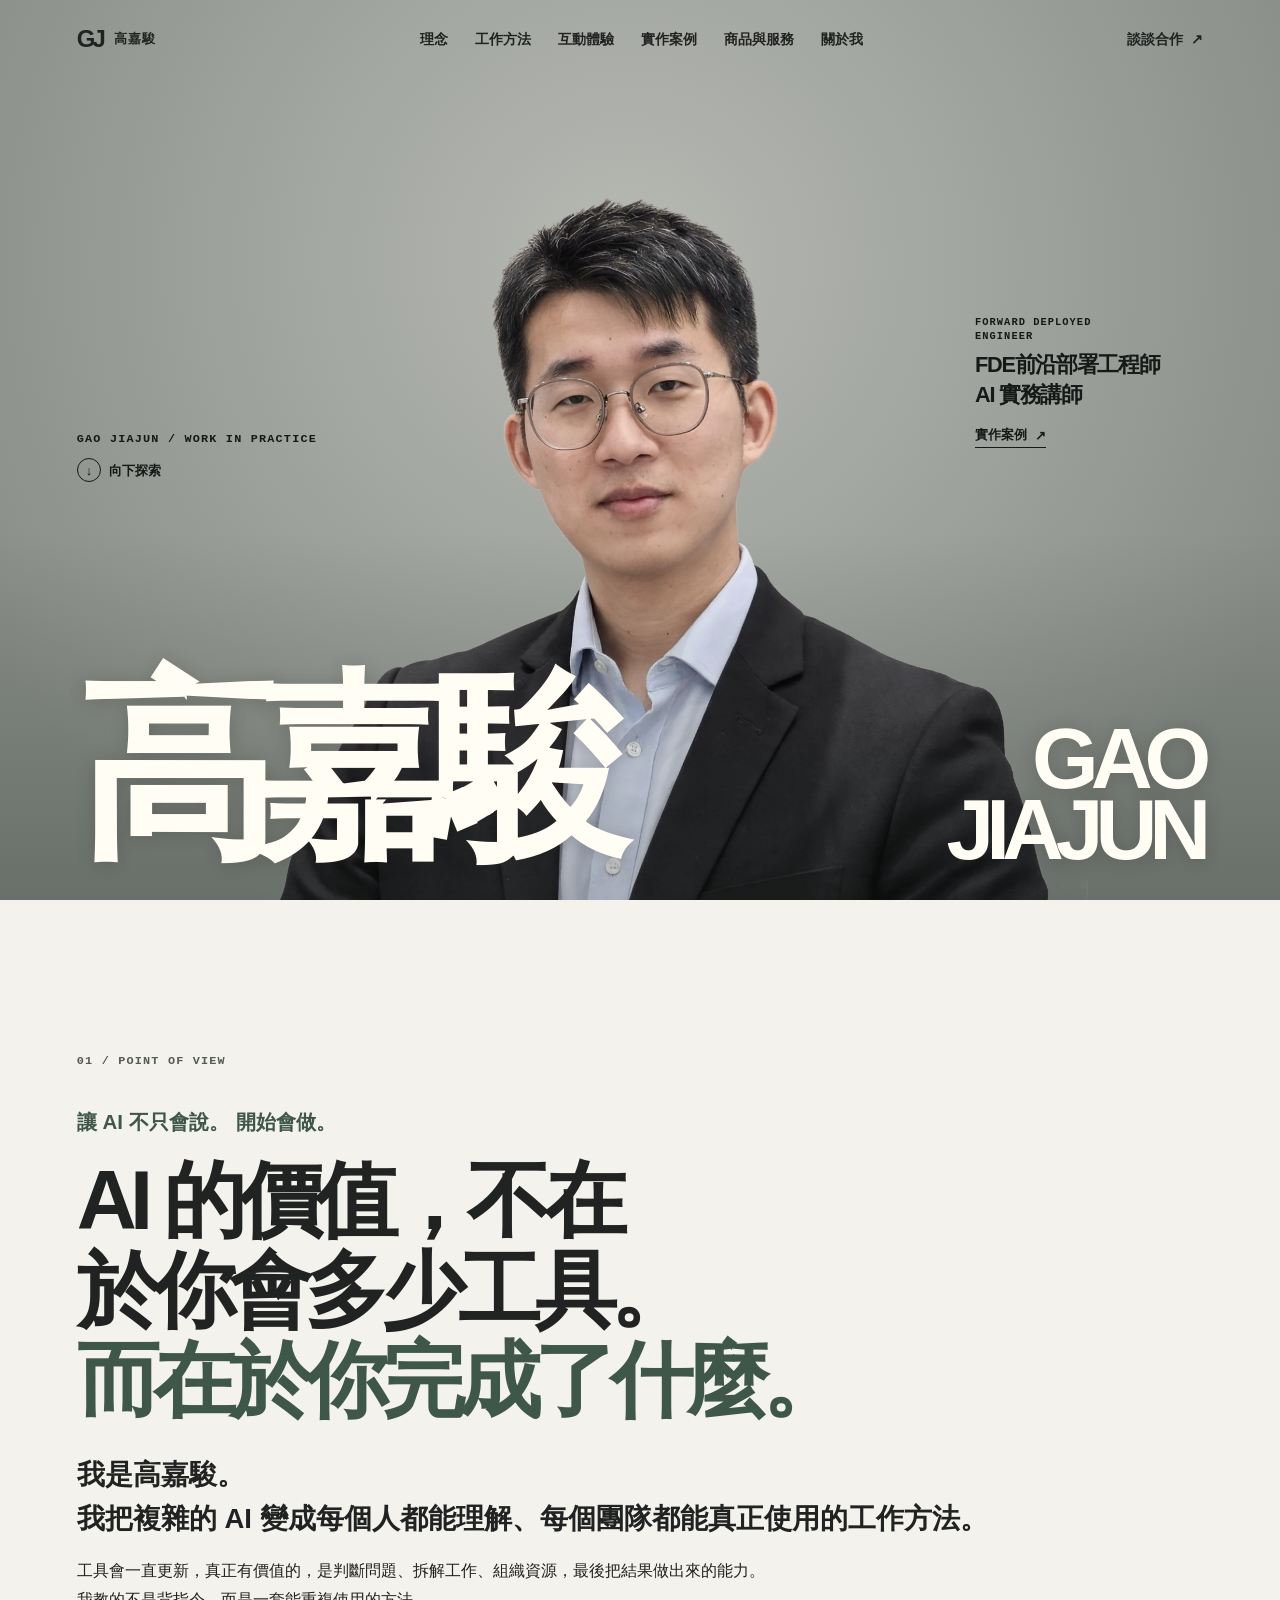
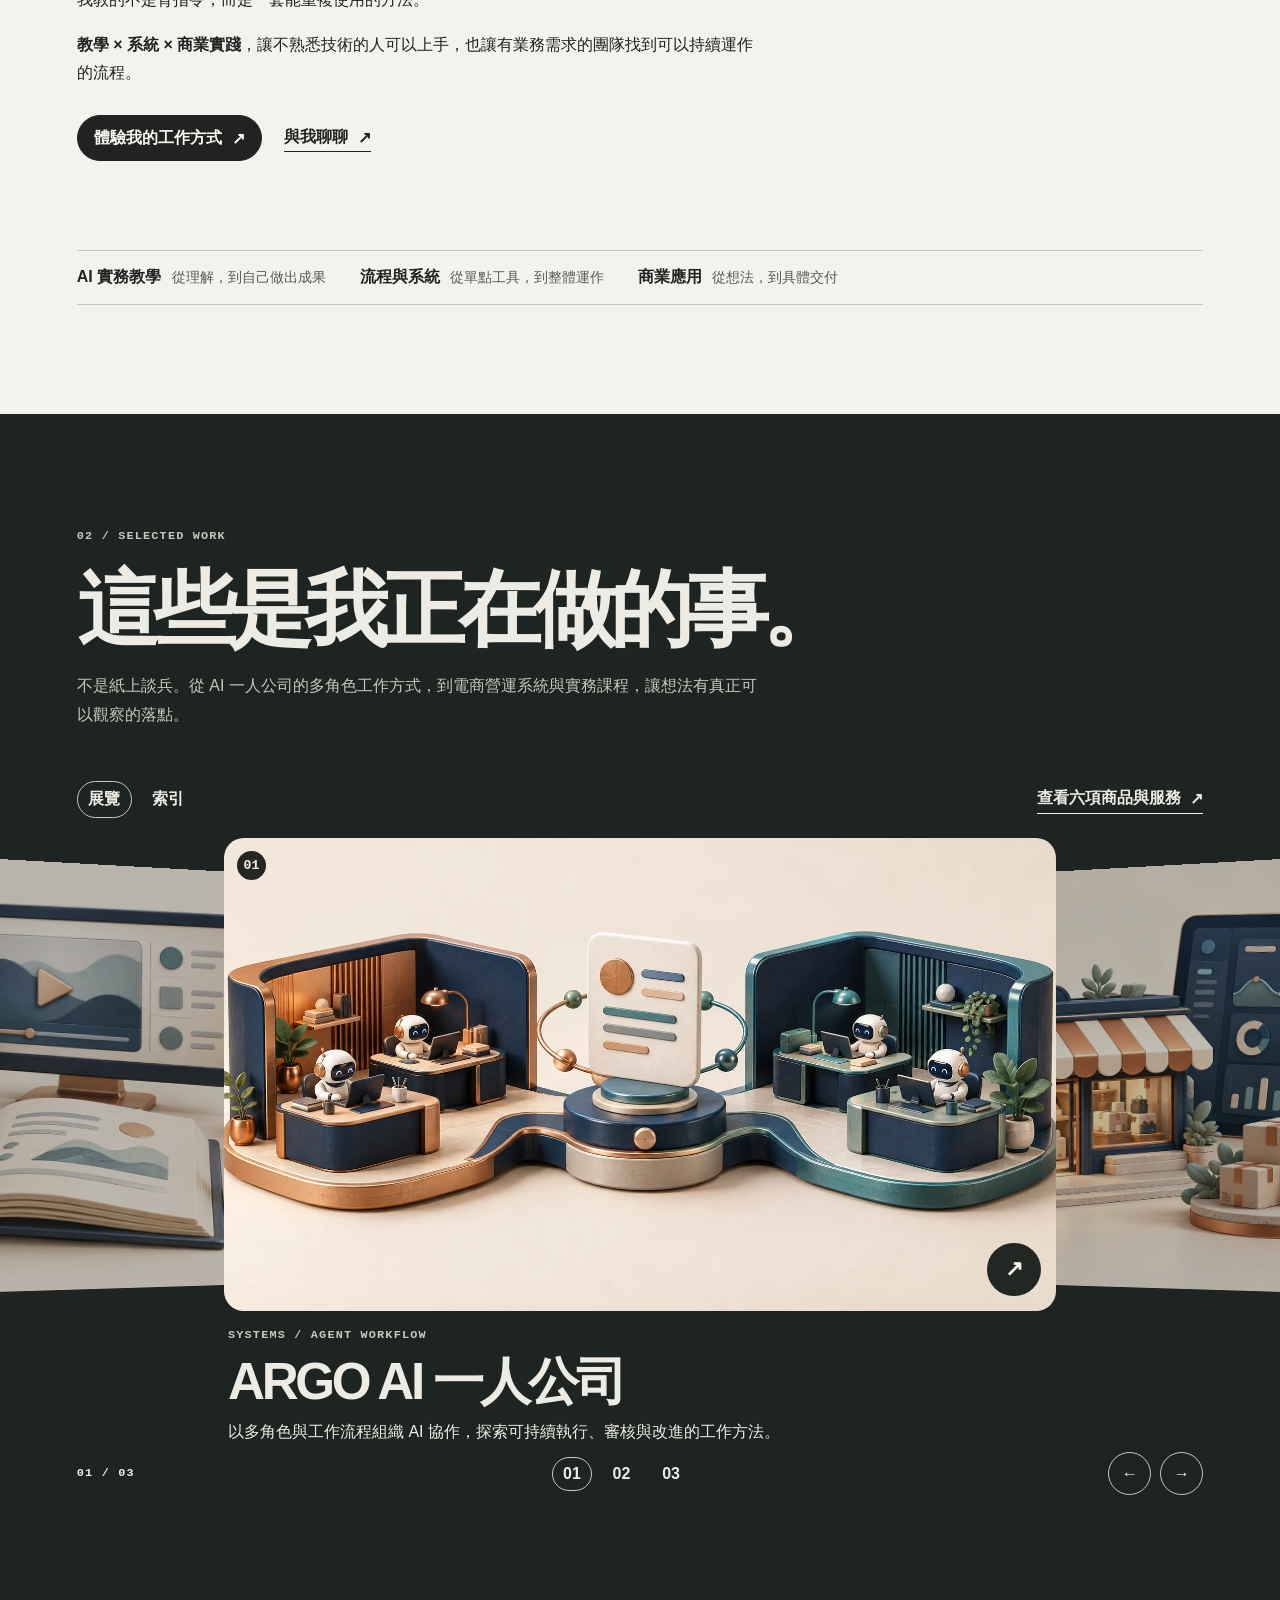
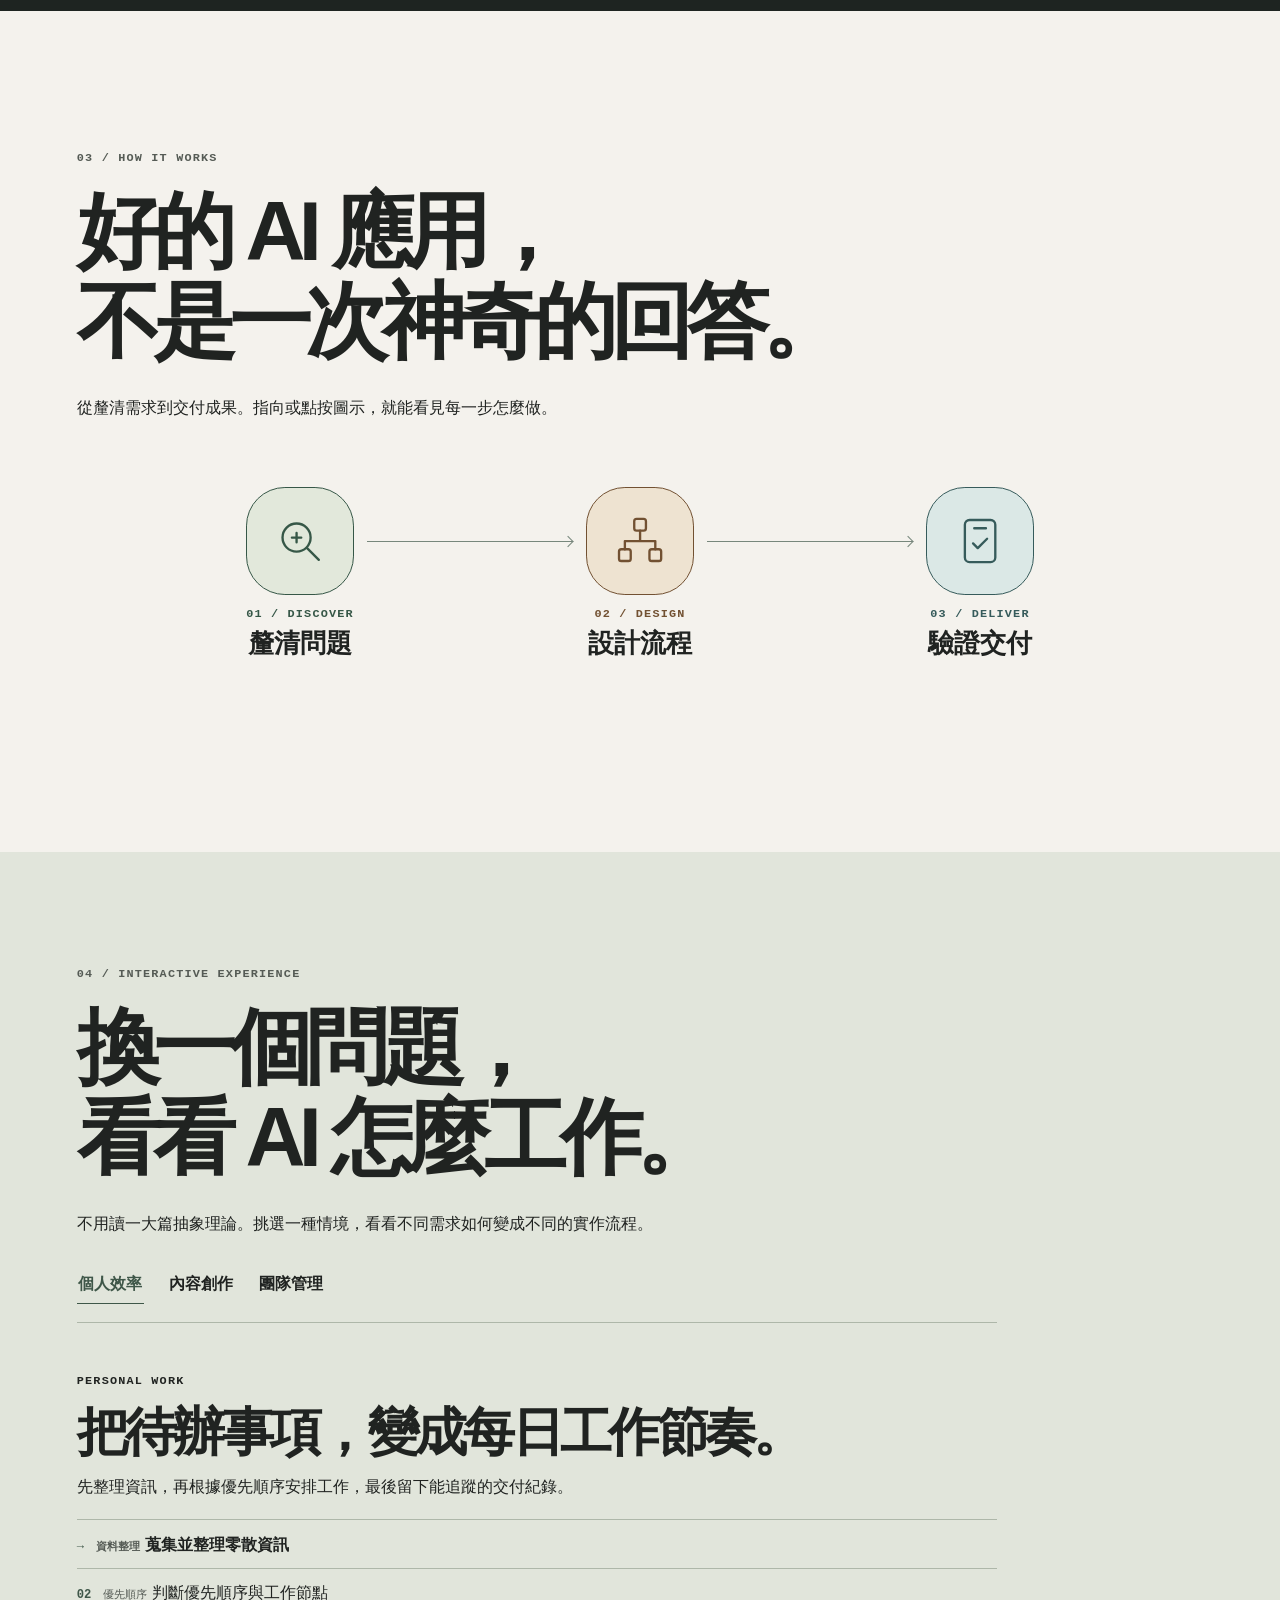
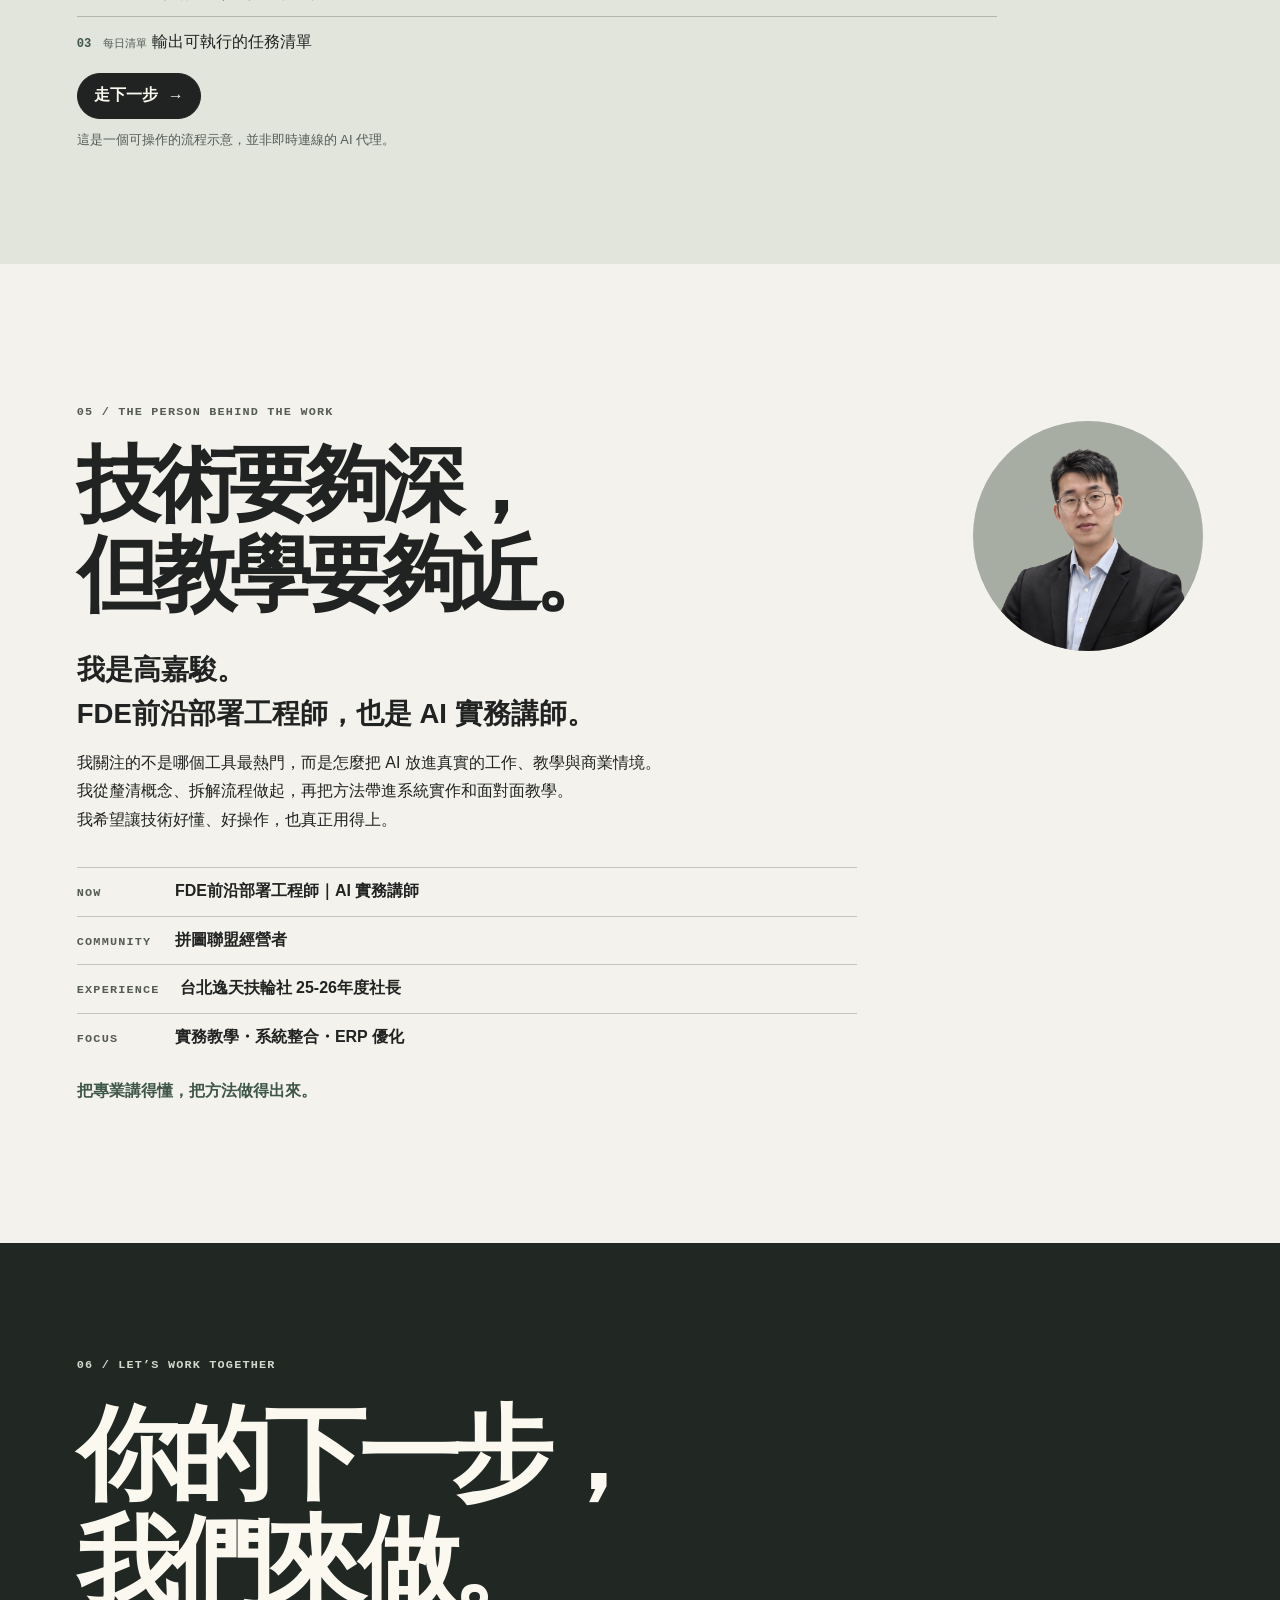
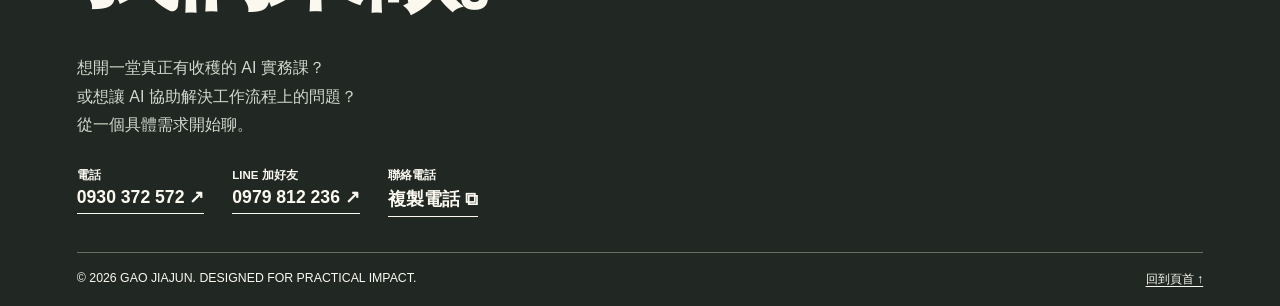
==== commit 2cf79106: "fix(portfolio): reveal workflow notes from icons and preserve case art" ====
--- a/index.html
+++ b/index.html
@@ -163,26 +163,41 @@
       <header class="section-heading">
         <p class="label">03 / HOW IT WORKS</p>
         <h2 id="method-title">好的 AI 應用，<br>不是一次神奇的回答。</h2>
-        <p class="measure">從釐清需求到交付成果，三個步驟把模糊的想法變成可執行、可檢查的工作。</p>
+        <p class="measure">從釐清需求到交付成果。指向或點按圖示，就能看見每一步怎麼做。</p>
       </header>
       <ol class="method-steps" role="list" aria-label="三步工作流程">
         <li>
-          <div class="method-node"><span class="method-number">01</span><span class="label">DISCOVER / 釐清</span></div>
-          <h3>先找出真正的問題。</h3>
-          <p>先理解工作情境、目標、限制與使用者，而不是一開始就推薦十種 AI 工具。</p>
-          <small>需求診斷 / 問題定義</small>
+          <details class="method-step" name="method-flow">
+            <summary>
+              <span class="method-icon" aria-hidden="true">
+                <svg viewBox="0 0 48 48"><circle cx="21" cy="21" r="12"/><path d="m30 30 10 10M17 21h8m-4-4v8"/></svg>
+              </span>
+              <span class="method-label"><span class="label">01 / DISCOVER</span><strong>釐清問題</strong></span>
+            </summary>
+            <div class="method-note"><p>先看工作情境、目標和限制，找出真正需要解決的問題。</p></div>
+          </details>
         </li>
         <li>
-          <div class="method-node"><span class="method-number">02</span><span class="label">DESIGN / 設計</span></div>
-          <h3>把想法變成一套流程。</h3>
-          <p>將任務分段，配置工具、步驟與檢查節點，讓原本靠運氣的結果逐步變成穩定的做法。</p>
-          <small>任務拆解 / 流程架構</small>
+          <details class="method-step" name="method-flow">
+            <summary>
+              <span class="method-icon" aria-hidden="true">
+                <svg viewBox="0 0 48 48"><path d="M24 15v9m-13 7v-7h26v7"/><rect x="19" y="5" width="10" height="10" rx="2"/><rect x="6" y="31" width="10" height="10" rx="2"/><rect x="32" y="31" width="10" height="10" rx="2"/></svg>
+              </span>
+              <span class="method-label"><span class="label">02 / DESIGN</span><strong>設計流程</strong></span>
+            </summary>
+            <div class="method-note"><p>拆解任務，安排工具、操作順序與檢查點。</p></div>
+          </details>
         </li>
         <li>
-          <div class="method-node"><span class="method-number">03</span><span class="label">DELIVER / 交付</span></div>
-          <h3>做出成果，才能真正落地。</h3>
-          <p>透過範例操作、品質確認與迭代，把工作方法交給真正會使用的人，而不是留下漂亮的簡報就結束。</p>
-          <small>實作驗證 / 持續優化</small>
+          <details class="method-step" name="method-flow">
+            <summary>
+              <span class="method-icon" aria-hidden="true">
+                <svg viewBox="0 0 48 48"><rect x="11" y="6" width="26" height="36" rx="4"/><path d="M19 13h10m-11 13 4 4 8-8"/></svg>
+              </span>
+              <span class="method-label"><span class="label">03 / DELIVER</span><strong>驗證交付</strong></span>
+            </summary>
+            <div class="method-note"><p>用範例跑一次，確認結果，再把做法交給使用者。</p></div>
+          </details>
         </li>
       </ol>
     </section>
@@ -230,7 +245,7 @@
       <dl class="career">
         <div><dt class="label">NOW</dt><dd>FDE前沿部署工程師｜AI 實務講師</dd></div>
         <div><dt class="label">COMMUNITY</dt><dd>拼圖聯盟經營者</dd></div>
-        <div><dt class="label">Experience</dt><dd>台北逸天扶輪社 25-26年度社長</dd></div>
+        <div><dt class="label">EXPERIENCE</dt><dd>台北逸天扶輪社 25-26年度社長</dd></div>
         <div><dt class="label">FOCUS</dt><dd>實務教學・系統整合・ERP 優化</dd></div>
       </dl>
       <p class="about-line">把專業講得懂，把方法做得出來。</p>
--- a/assets/style.css
+++ b/assets/style.css
@@ -142,38 +142,59 @@
 
 .method { padding-block: clamp(68px, 11vw, 155px); }
 .method-steps {
-  --flow-gap: 40px;
-  display: grid; gap: var(--flow-gap); max-width: 640px;
-  margin: clamp(27px, 5vw, 65px) auto 0; padding: 0; list-style: none;
-}
-.method-steps li {
-  position: relative; display: flex; flex-direction: column; padding: clamp(17px, 2.35vw, 34px);
-  background: #eeefe8; border: 1px solid #c5ccbd; border-radius: 18px;
-}
-.method-steps li:last-child { background: #dce5d9; border-color: #b2c2af; }
+  --node-size: clamp(74px, 11vw, 108px);
+  display: grid; grid-template-columns: repeat(3, minmax(0, 1fr)); max-width: 1020px;
+  margin: clamp(32px, 5vw, 68px) auto 0; padding: 0 0 50px; list-style: none;
+}
+.method-steps li { position: relative; --node-fill: #e2e8db; --node-ink: #365747; }
+.method-steps li:nth-child(2) { --node-fill: #eee3d1; --node-ink: #725132; }
+.method-steps li:last-child { --node-fill: #dbe8e6; --node-ink: #365b5b; }
 .method-steps li:not(:last-child)::before, .method-steps li:not(:last-child)::after {
-  content: ""; position: absolute; left: 50%; pointer-events: none;
+  content: ""; position: absolute; top: calc(var(--node-size) / 2); pointer-events: none;
 }
 .method-steps li:not(:last-child)::before {
-  top: calc(100% + 6px); width: 1px; height: calc(var(--flow-gap) - 13px); background: var(--accent);
+  left: calc(50% + var(--node-size) / 2 + 13px);
+  width: calc(100% - var(--node-size) - 26px); height: 1px; background: #77877c;
 }
 .method-steps li:not(:last-child)::after {
-  top: calc(100% + var(--flow-gap) - 14px); width: 9px; height: 9px;
-  border: solid var(--accent); border-width: 0 1px 1px 0; transform: translateX(-4px) rotate(45deg);
-}
-.method-node { display: flex; gap: 11px; align-items: center; color: var(--accent); }
-.method-number {
-  display: grid; place-items: center; flex: none; width: 35px; height: 35px; border-radius: 50%;
-  background: var(--accent); color: #fff; font: 700 .82rem/1 var(--mono);
-}
-.method-steps h3 { margin: .62em 0 .32em; font: 750 clamp(1.28rem, 2.15vw, 2rem)/1.3 var(--display); letter-spacing: -.045em; text-wrap: balance; }
-.method-steps li p { line-height: 1.7; }
-.method-steps li small { margin-top: auto; padding-top: 1em; color: var(--accent); font-weight: 700; }
-@media (min-width: 900px) {
-  .method-steps { --flow-gap: clamp(34px, 4vw, 64px); grid-template-columns: repeat(3, minmax(0, 1fr)); max-width: none; }
-  .method-steps li:not(:last-child)::before { top: 50%; left: calc(100% + 6px); width: calc(var(--flow-gap) - 13px); height: 1px; }
+  right: calc(var(--node-size) / 2 + 14px - 50%); width: 8px; height: 8px;
+  border: solid #77877c; border-width: 0 1px 1px 0; transform: translateY(-3.5px) rotate(-45deg);
+}
+.method-step summary {
+  display: grid; justify-items: center; gap: 12px; width: max-content; max-width: 100%;
+  margin-inline: auto; list-style: none; text-align: center; cursor: pointer; border-radius: 16px;
+}
+.method-step summary::-webkit-details-marker { display: none; }
+.method-icon {
+  display: grid; place-items: center; flex: none; width: var(--node-size); aspect-ratio: 1;
+  color: var(--node-ink); background: var(--node-fill); border: 1px solid currentColor;
+  border-radius: 36%; transition: transform .2s ease, background-color .2s ease, color .2s ease;
+}
+.method-icon svg {
+  width: 53%; fill: none; stroke: currentColor; stroke-width: 2;
+  stroke-linecap: round; stroke-linejoin: round;
+}
+.method-step[open] .method-icon { transform: translateY(-3px); color: var(--node-fill); background: var(--node-ink); }
+.method-label .label { display: block; color: var(--node-ink); }
+.method-label strong { display: block; margin-top: 3px; font-size: clamp(1.12rem, 2.15vw, 1.65rem); }
+.method-note {
+  position: absolute; z-index: 1; top: 100%; left: 50%; transform: translateX(-50%);
+  width: min(calc(100% - 10px), 15rem); padding-top: 9px;
+}
+.method-note p {
+  padding: 11px 13px; border: 1px solid var(--node-ink); border-radius: 12px;
+  color: var(--ink); background: var(--node-fill); font-size: .9rem; line-height: 1.6;
+  box-shadow: 0 6px 18px #20232113;
+}
+@media (max-width: 560px) {
+  .method-steps { --node-size: 64px; grid-template-columns: 1fr; gap: 34px; max-width: 330px; padding-bottom: 0; }
+  .method-step summary { display: flex; gap: 16px; width: 100%; margin: 0; text-align: left; align-items: center; }
+  .method-note { position: static; transform: none; width: auto; margin-left: calc(var(--node-size) + 16px); }
+  .method-steps li:not(:last-child)::before {
+    top: calc(100% + 5px); left: calc(var(--node-size) / 2); width: 1px; height: 23px;
+  }
   .method-steps li:not(:last-child)::after {
-    top: 50%; left: calc(100% + var(--flow-gap) - 14px); transform: translateY(-4px) rotate(-45deg);
+    top: calc(100% + 22px); right: auto; left: calc(var(--node-size) / 2 - 3.5px); transform: rotate(45deg);
   }
 }
 
@@ -304,7 +325,7 @@
   .gallery-arrows button { width: 38px; height: 38px; }
   .case-dialog-content { grid-template-columns: minmax(0, 1fr); }
   .case-dialog-media { padding: 0; }
-  .case-dialog-media img { max-height: min(32svh, 275px); object-fit: cover; border-radius: 0; }
+  .case-dialog-media img { max-height: 48svh; object-fit: contain; border-radius: 0; }
   .case-dialog-text { padding: clamp(18px, 4.8vw, 32px); }
 }
 @media (max-width: 470px) {
